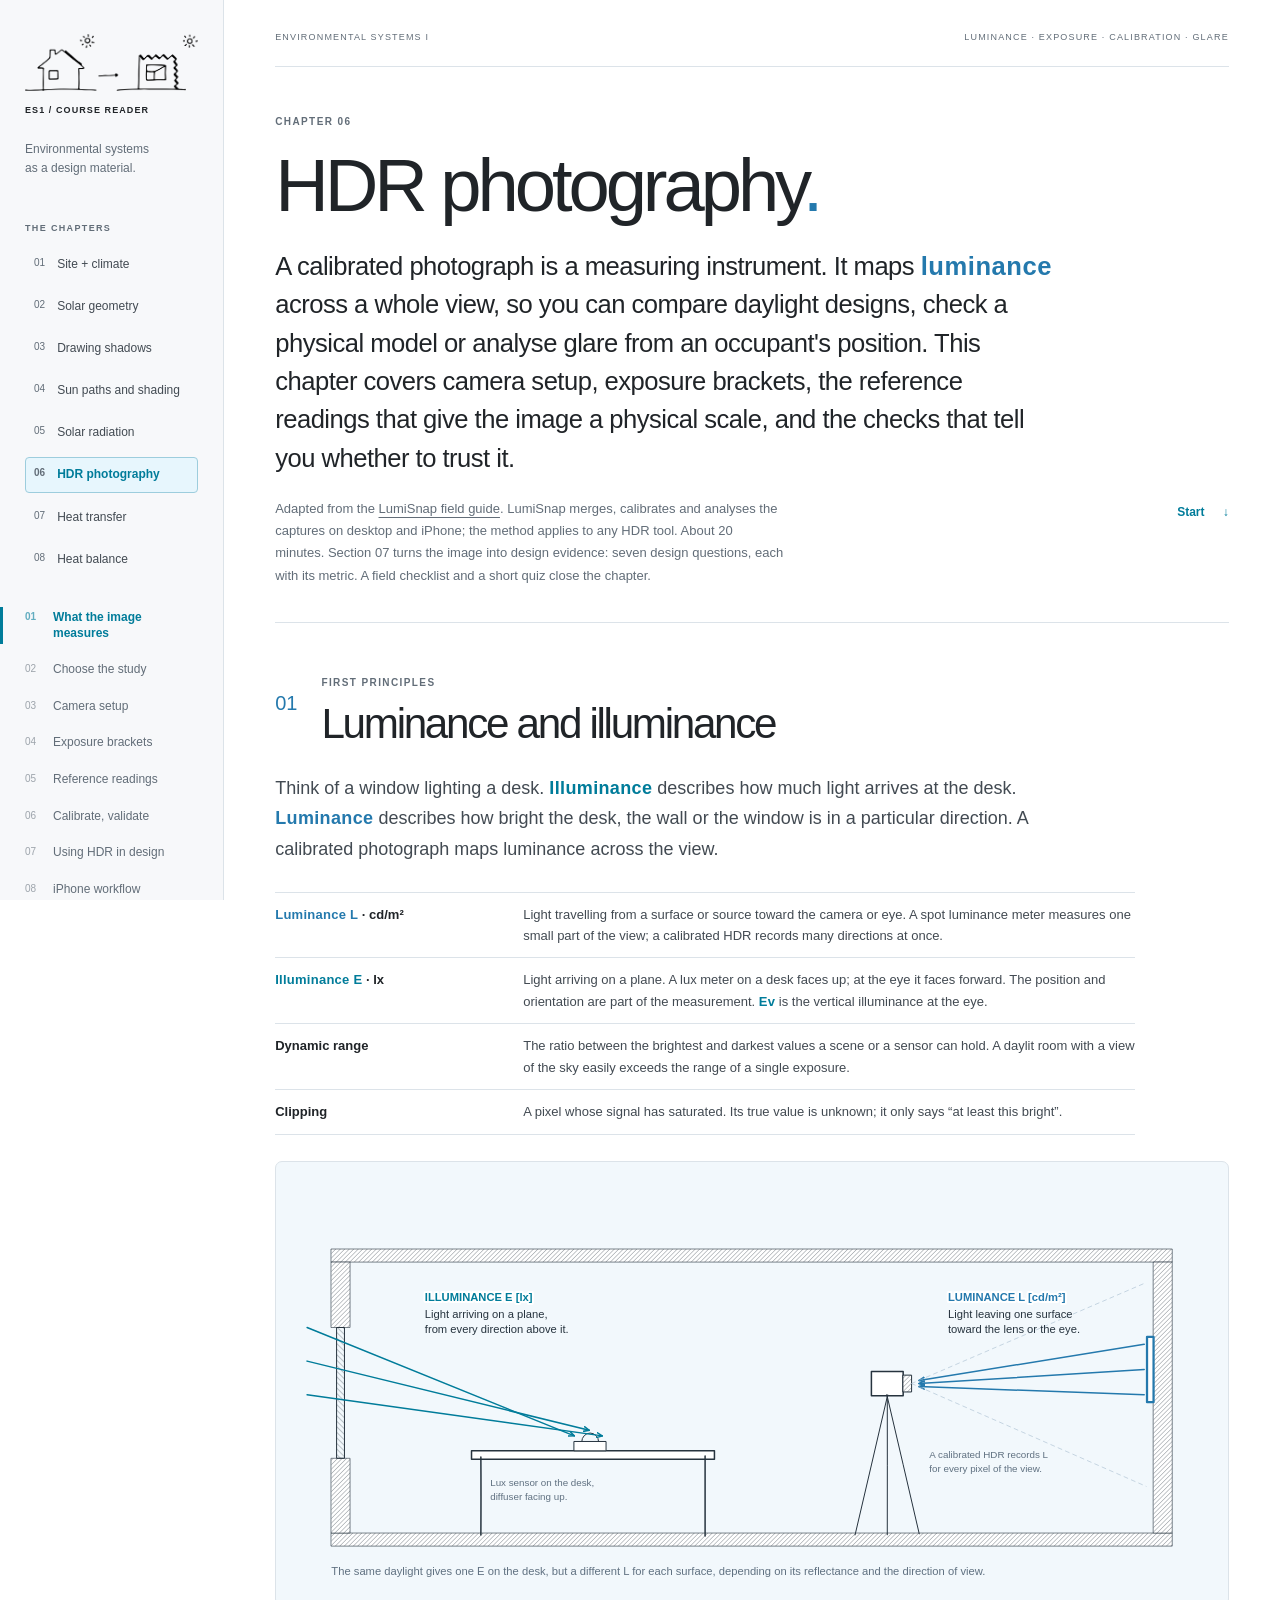
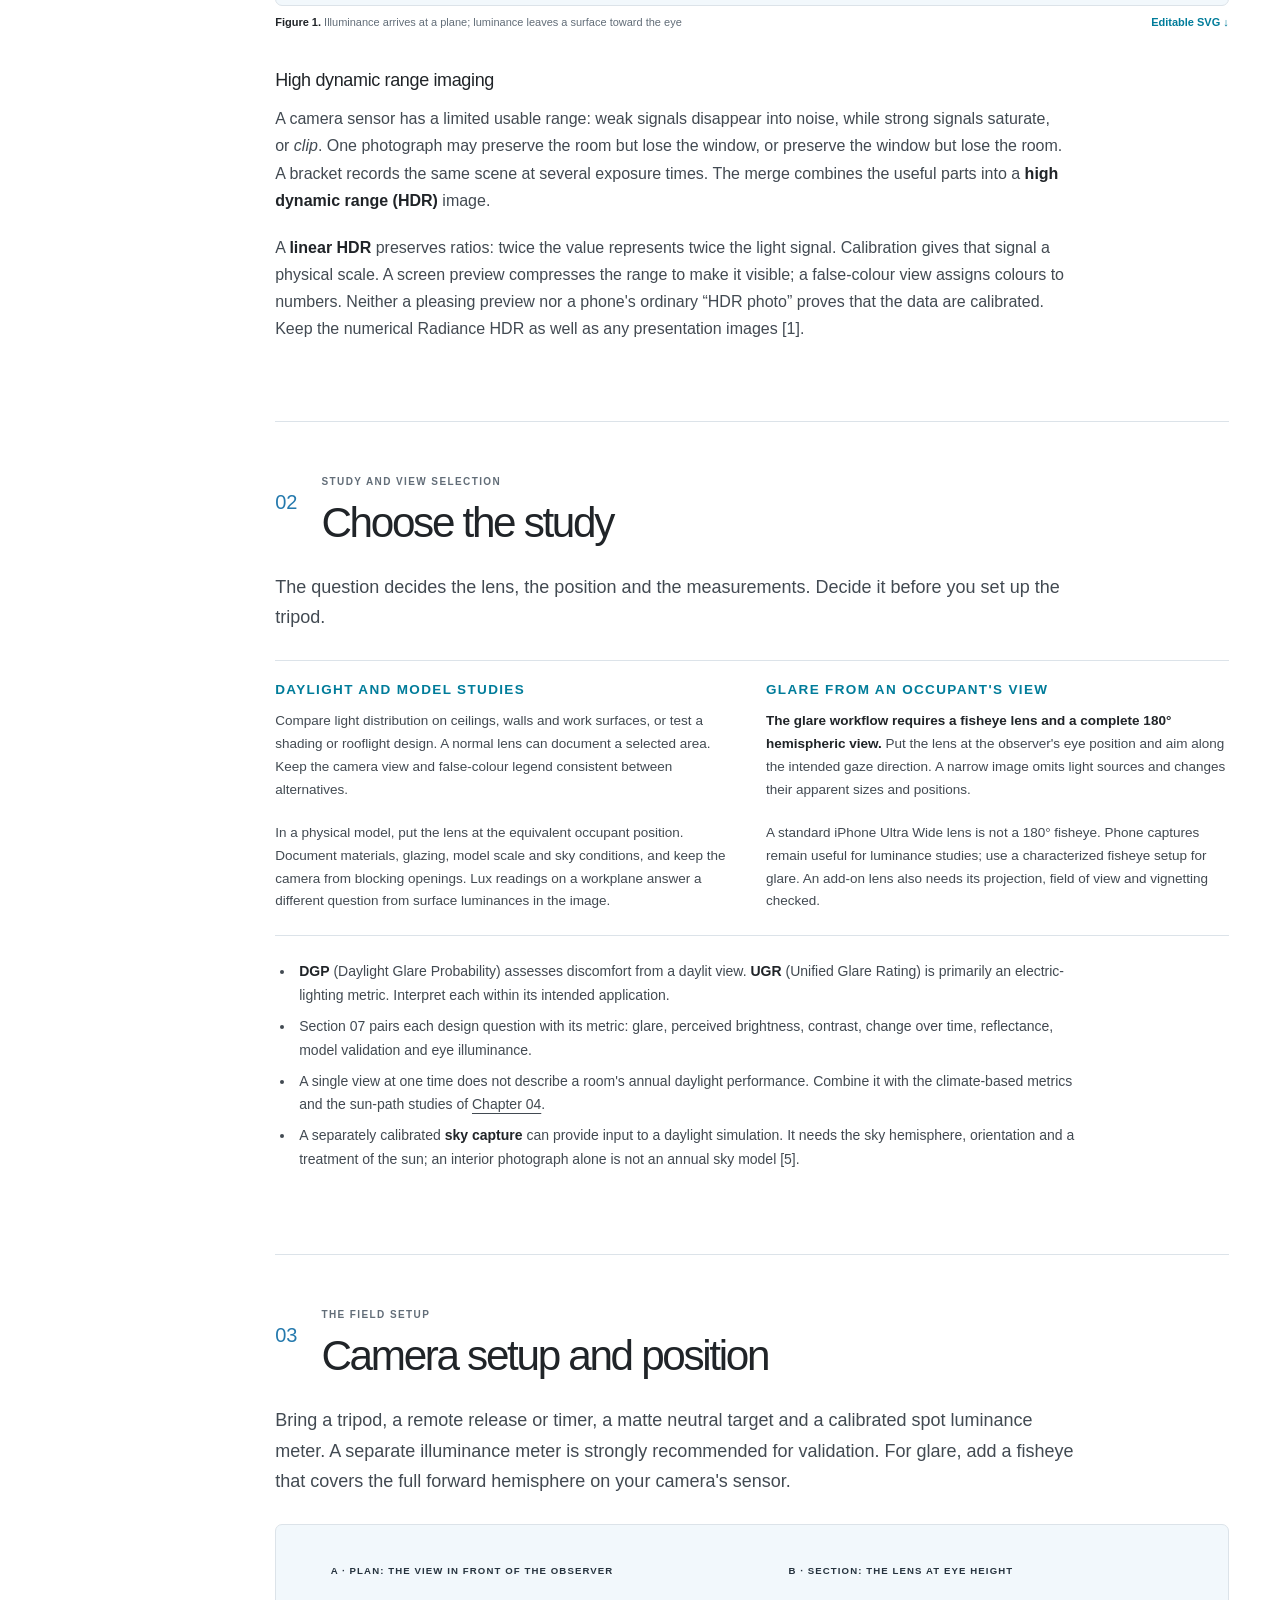
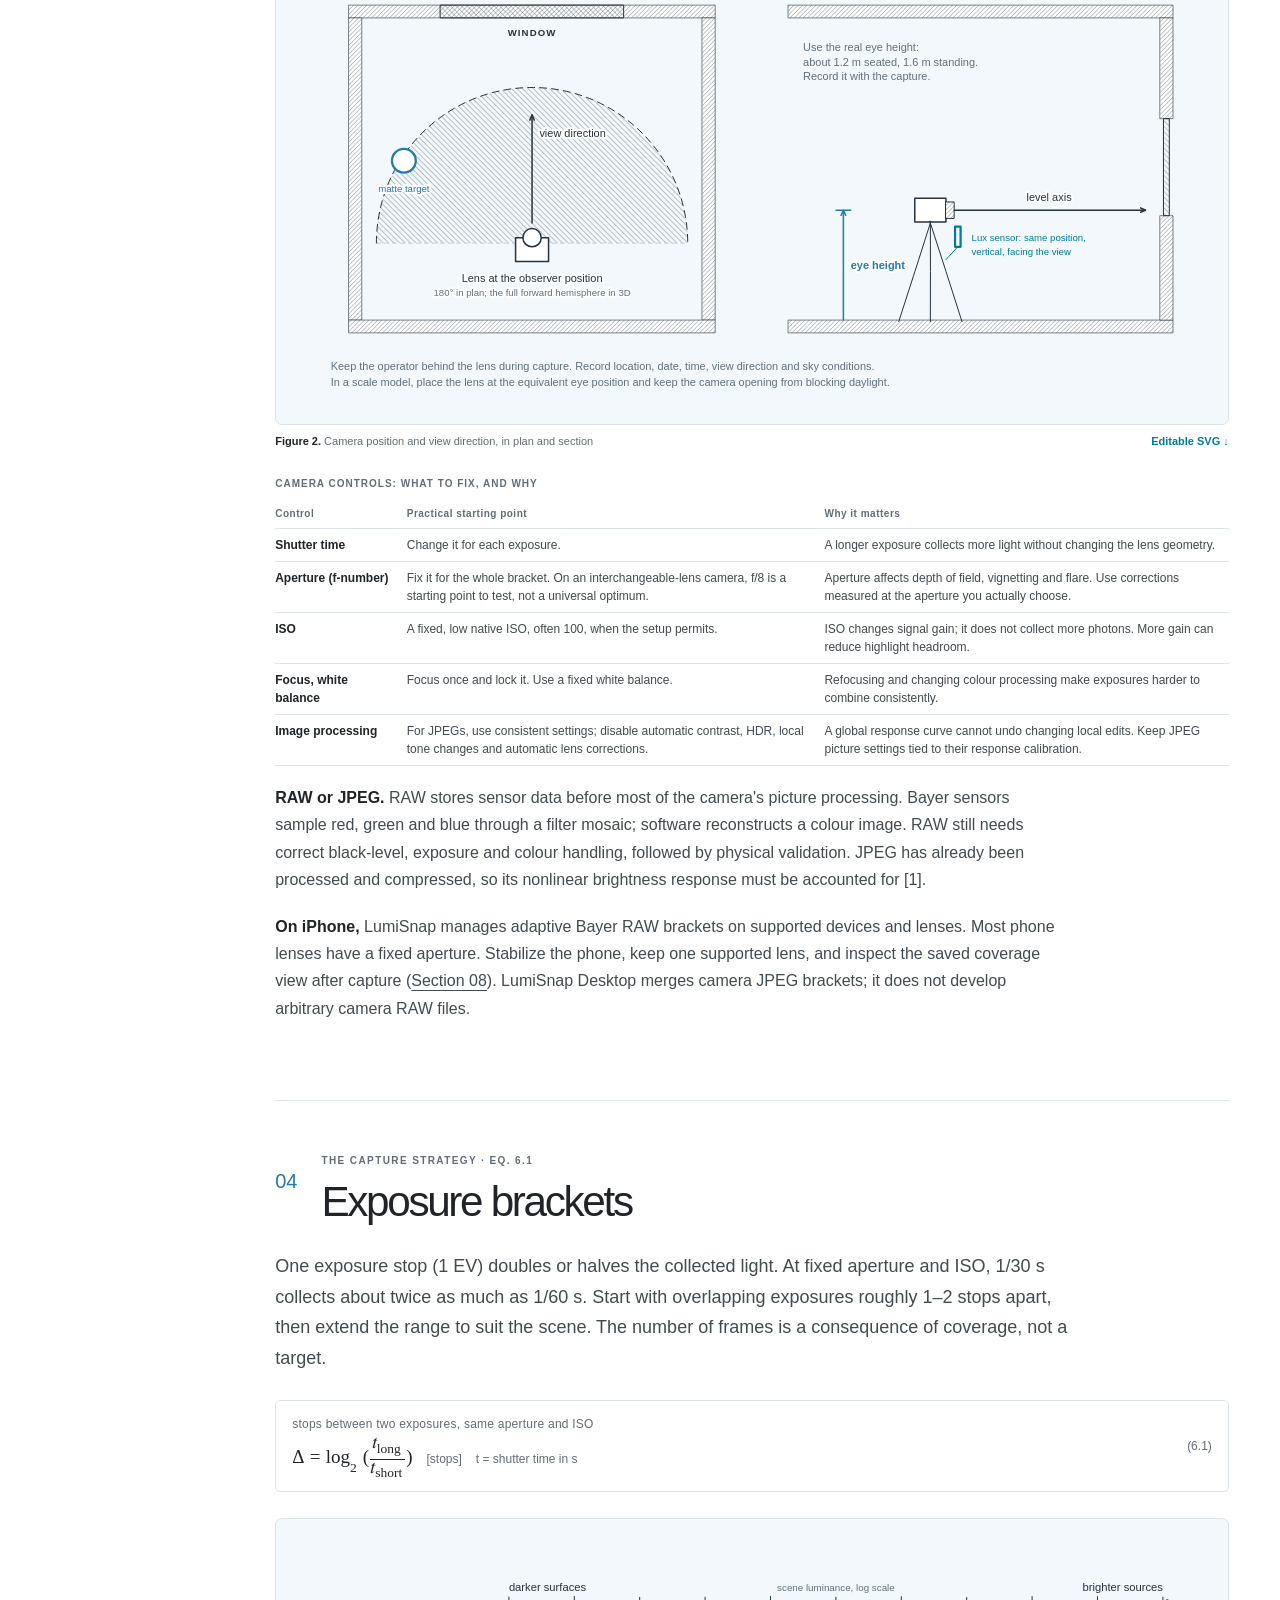
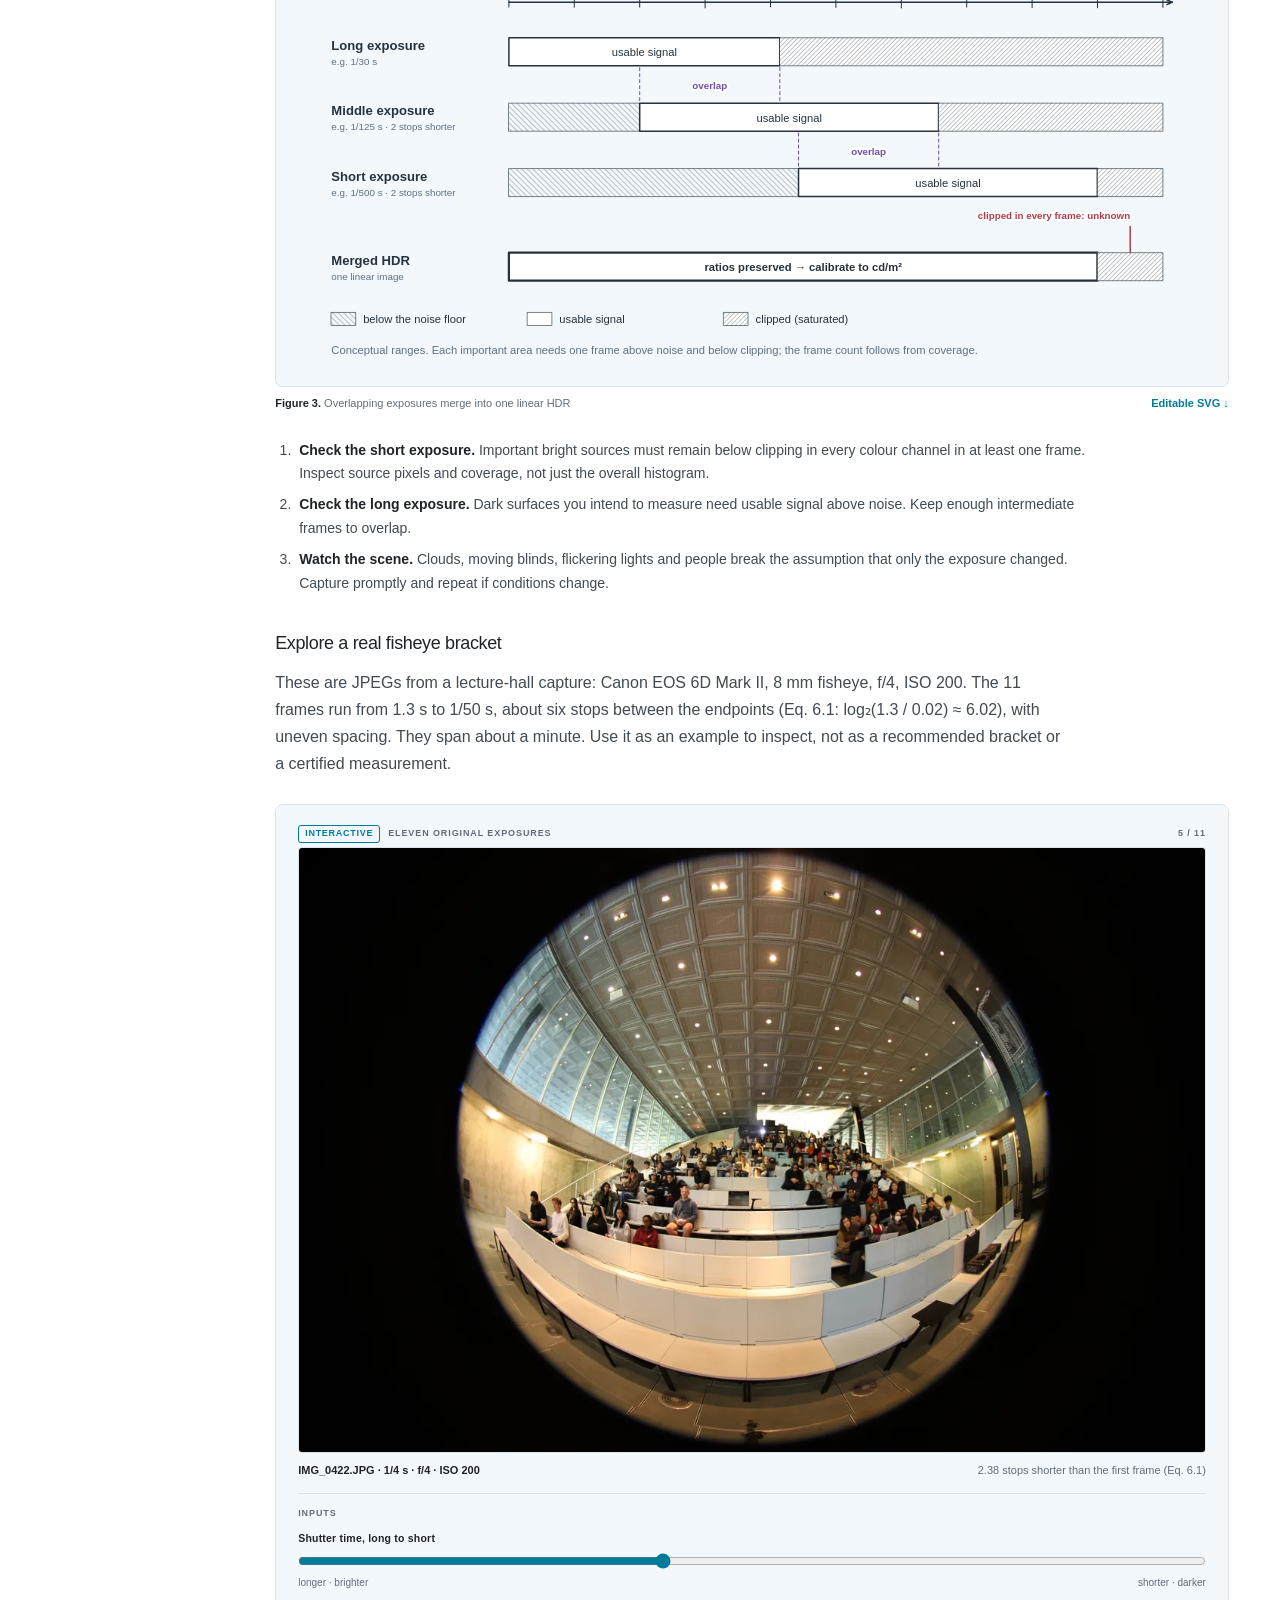
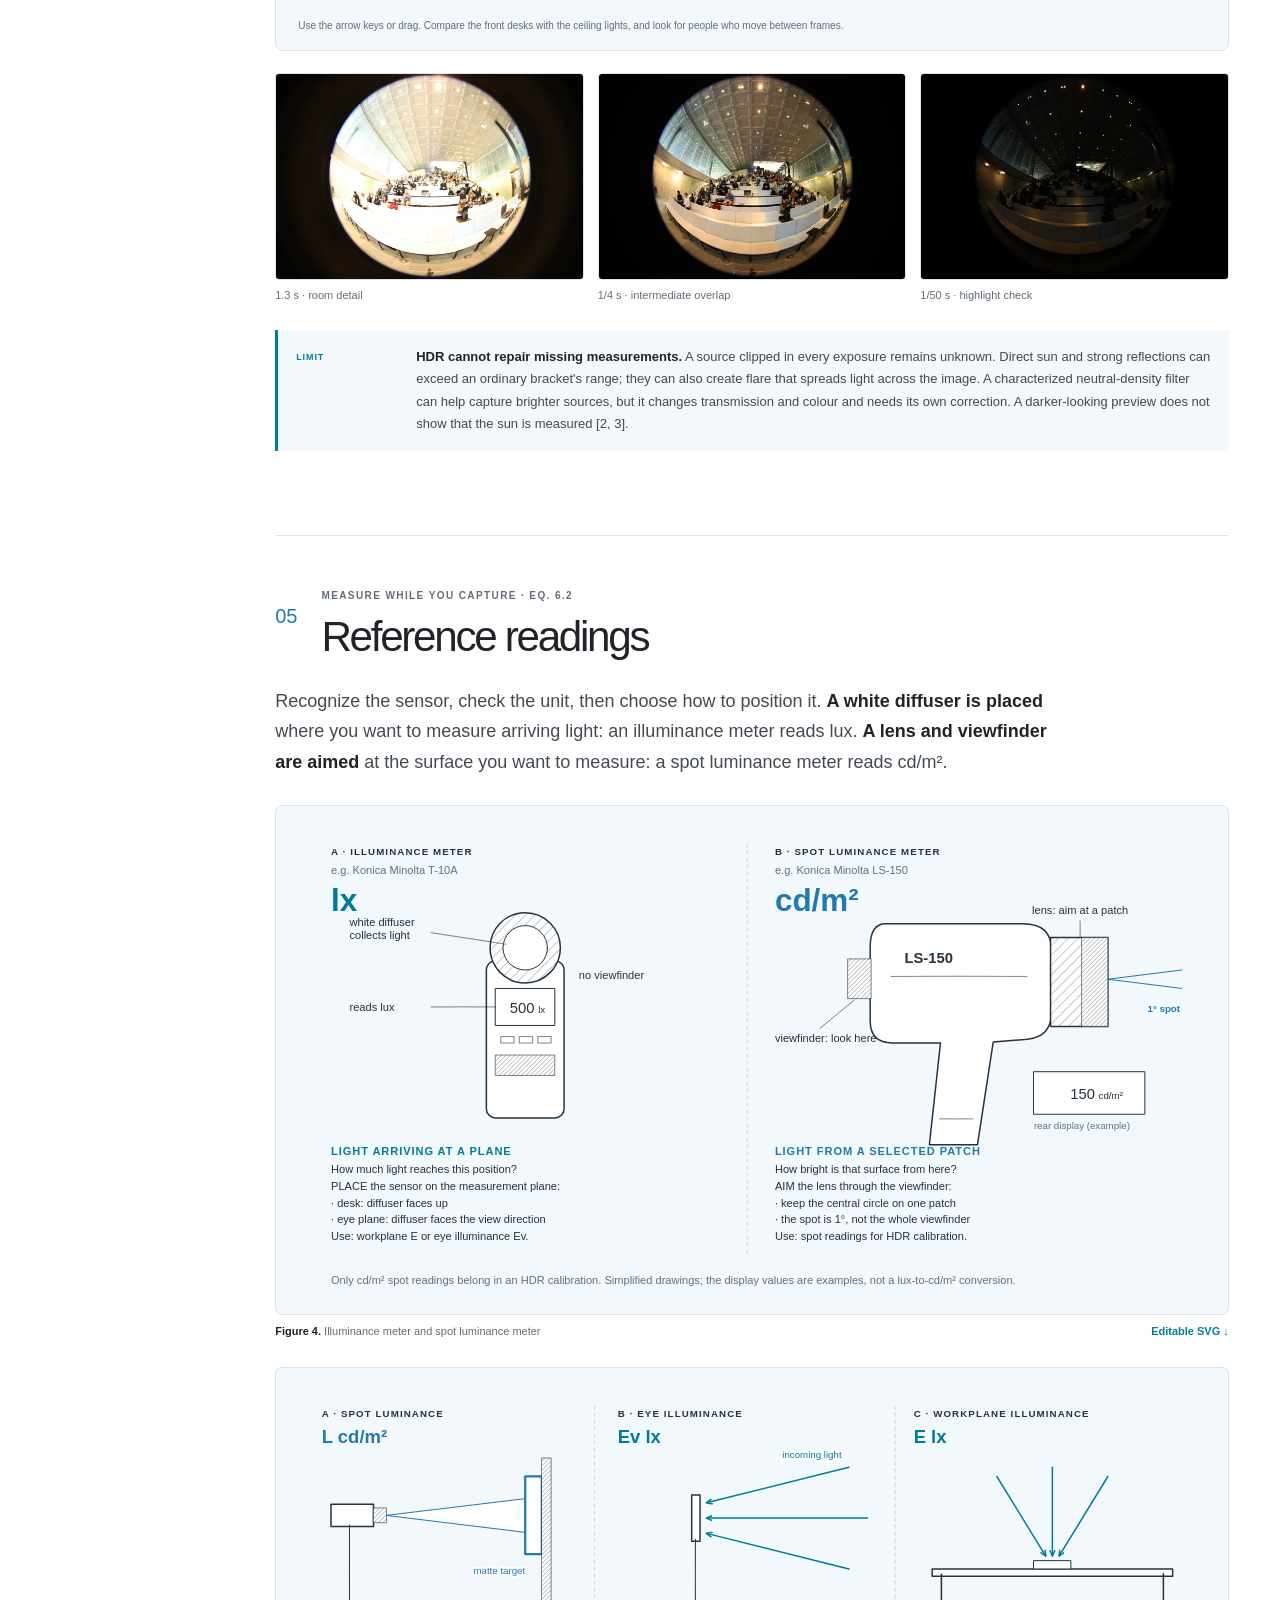
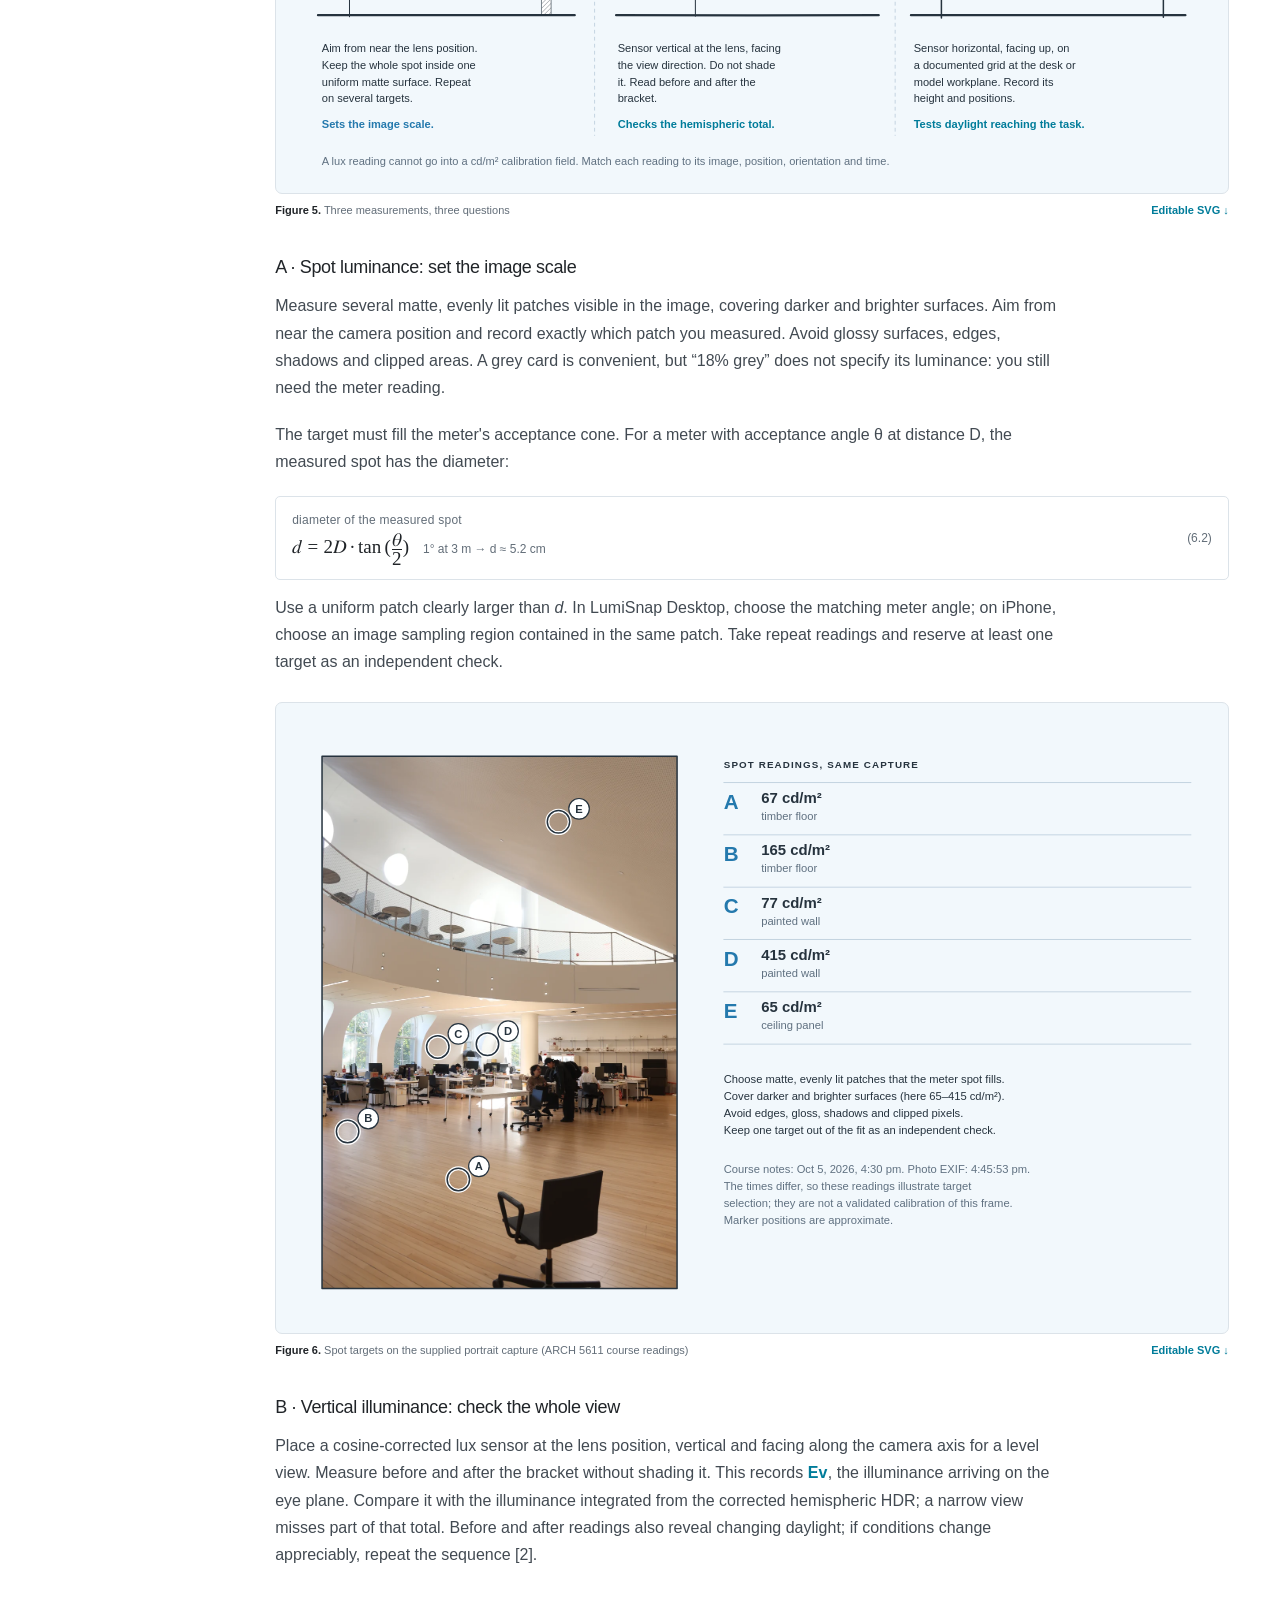
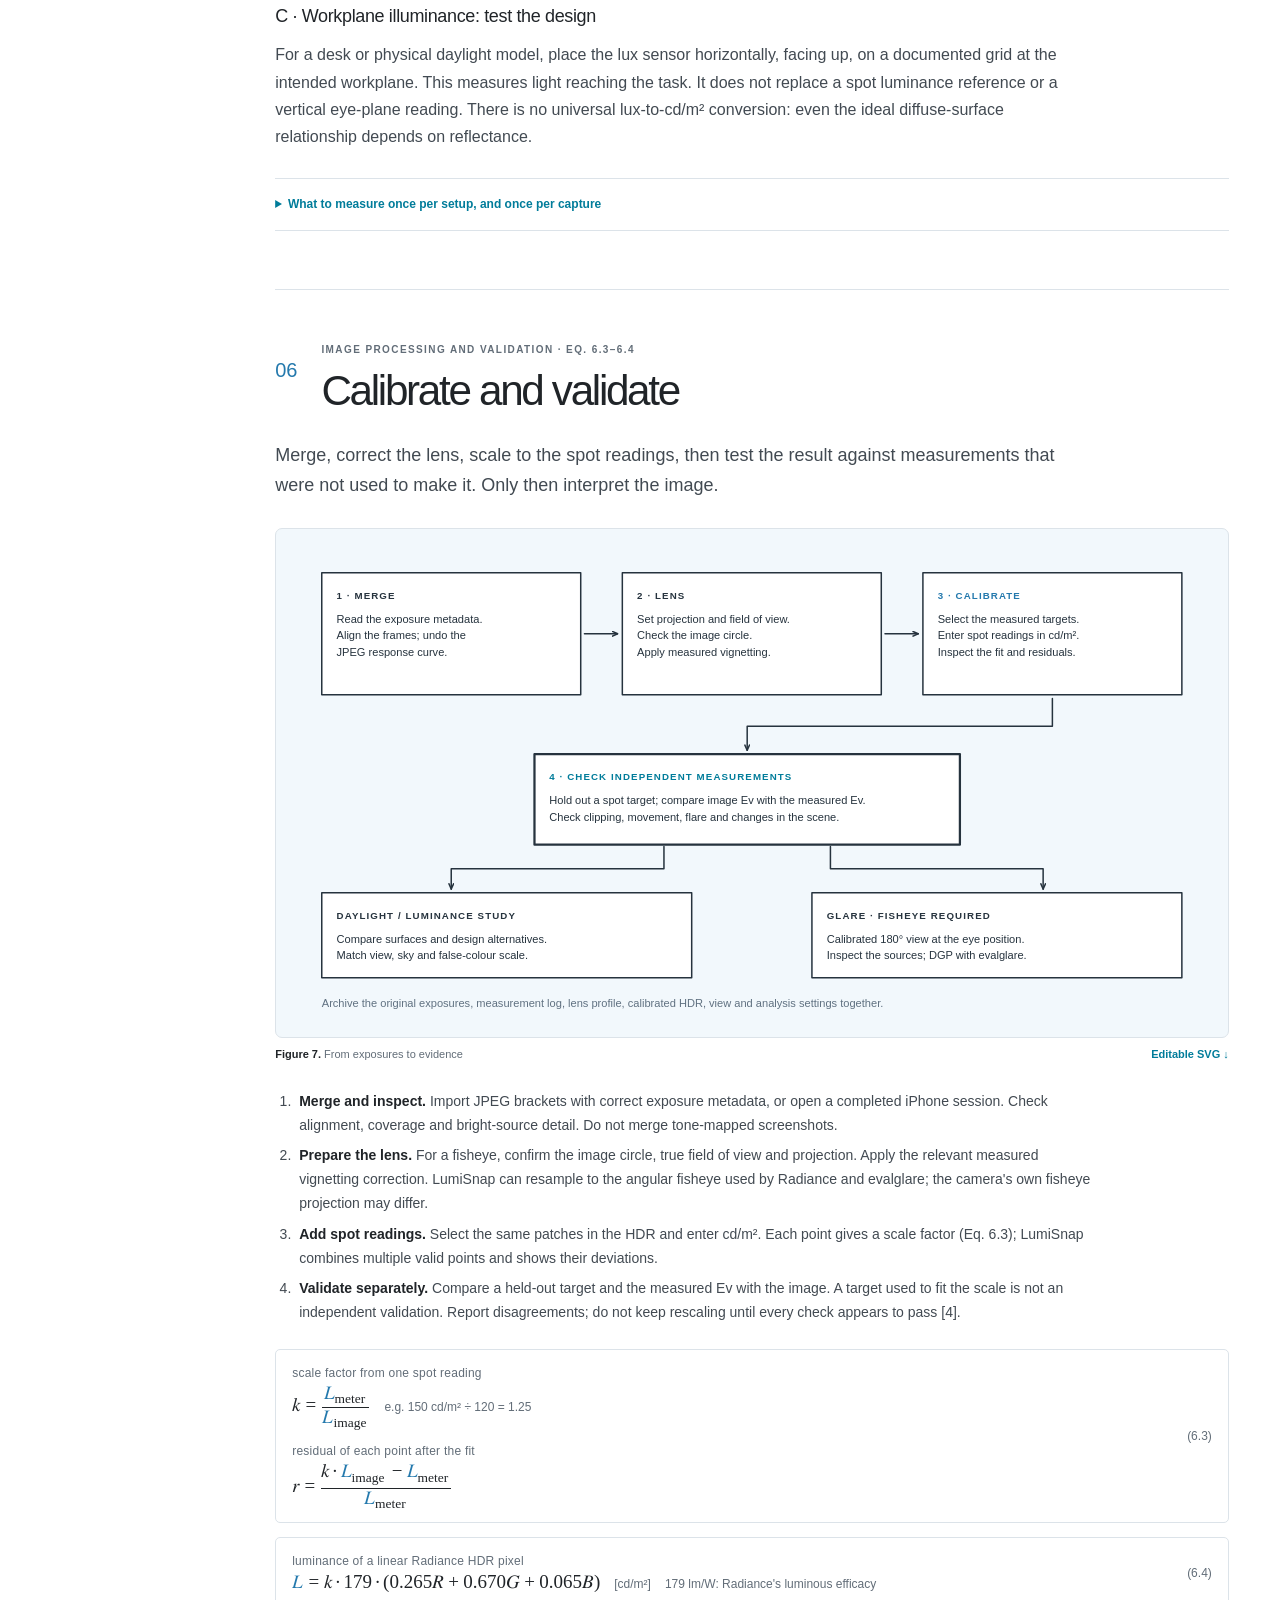
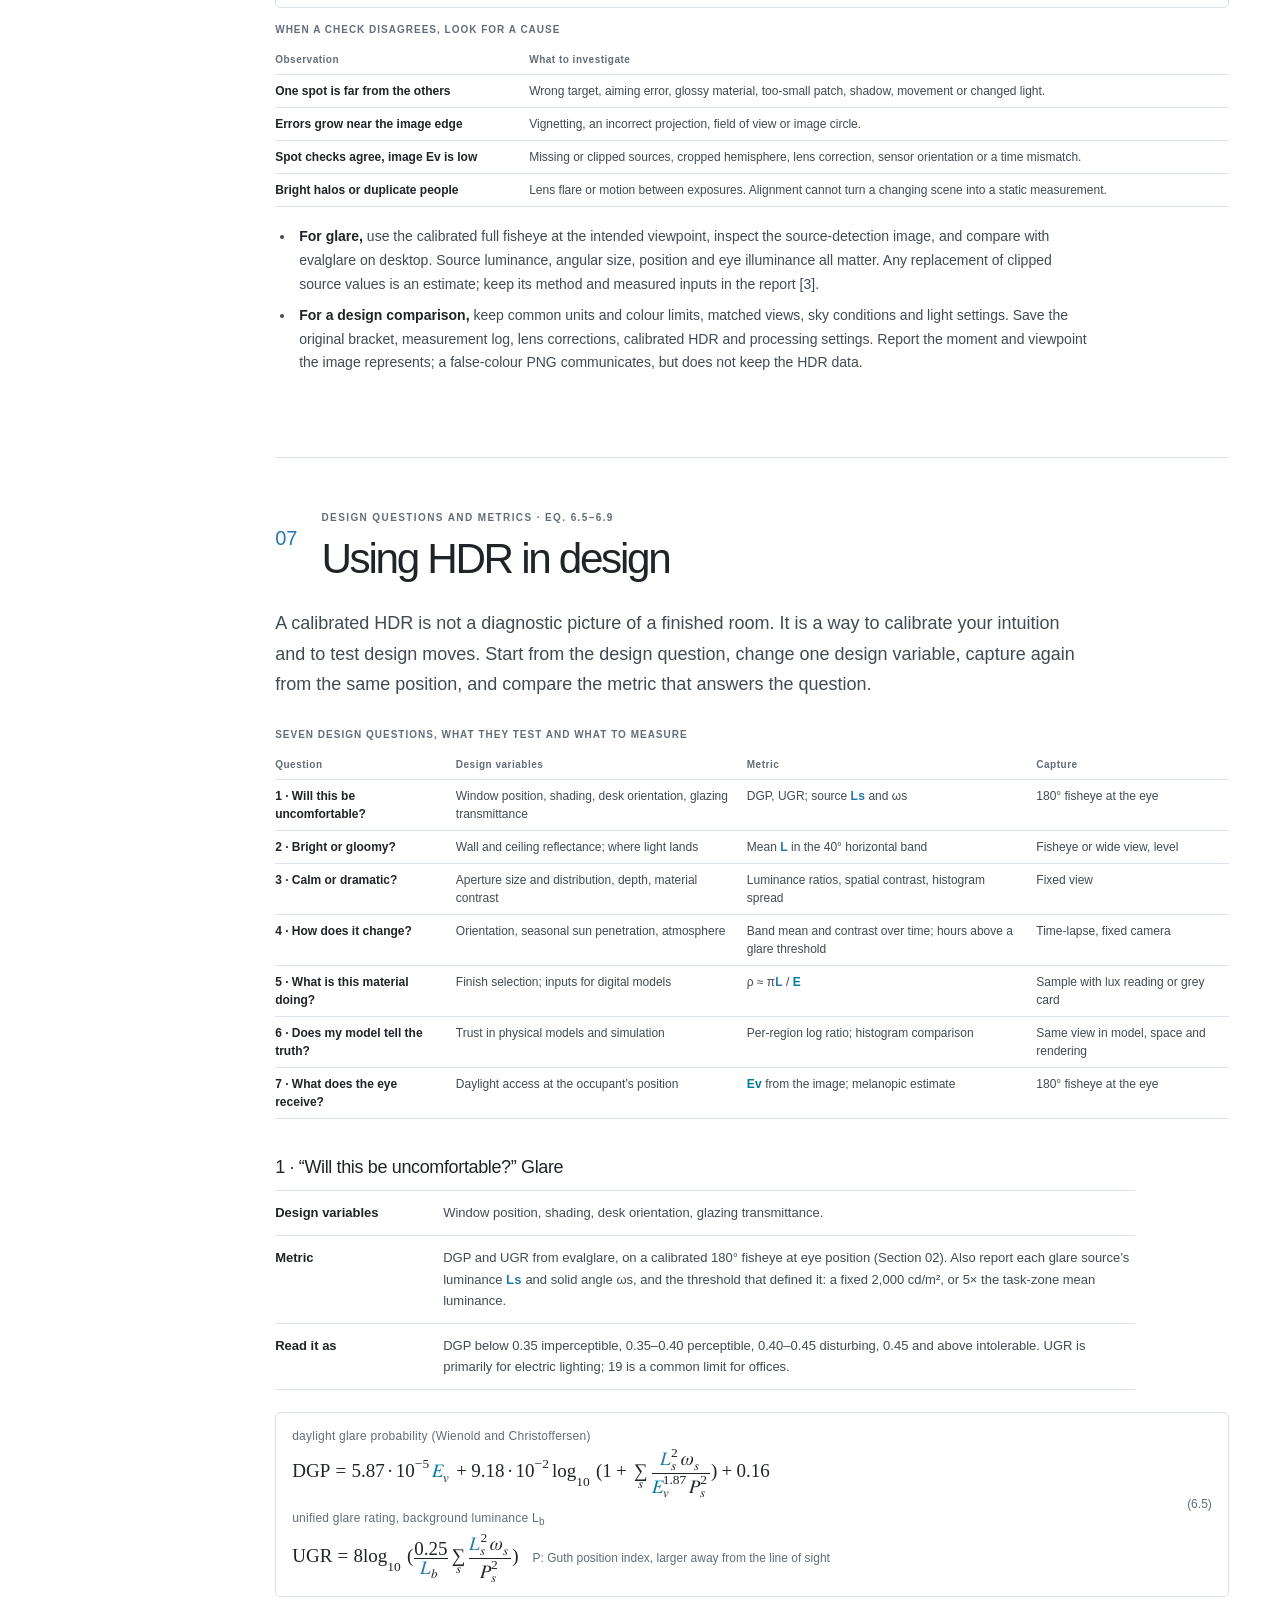
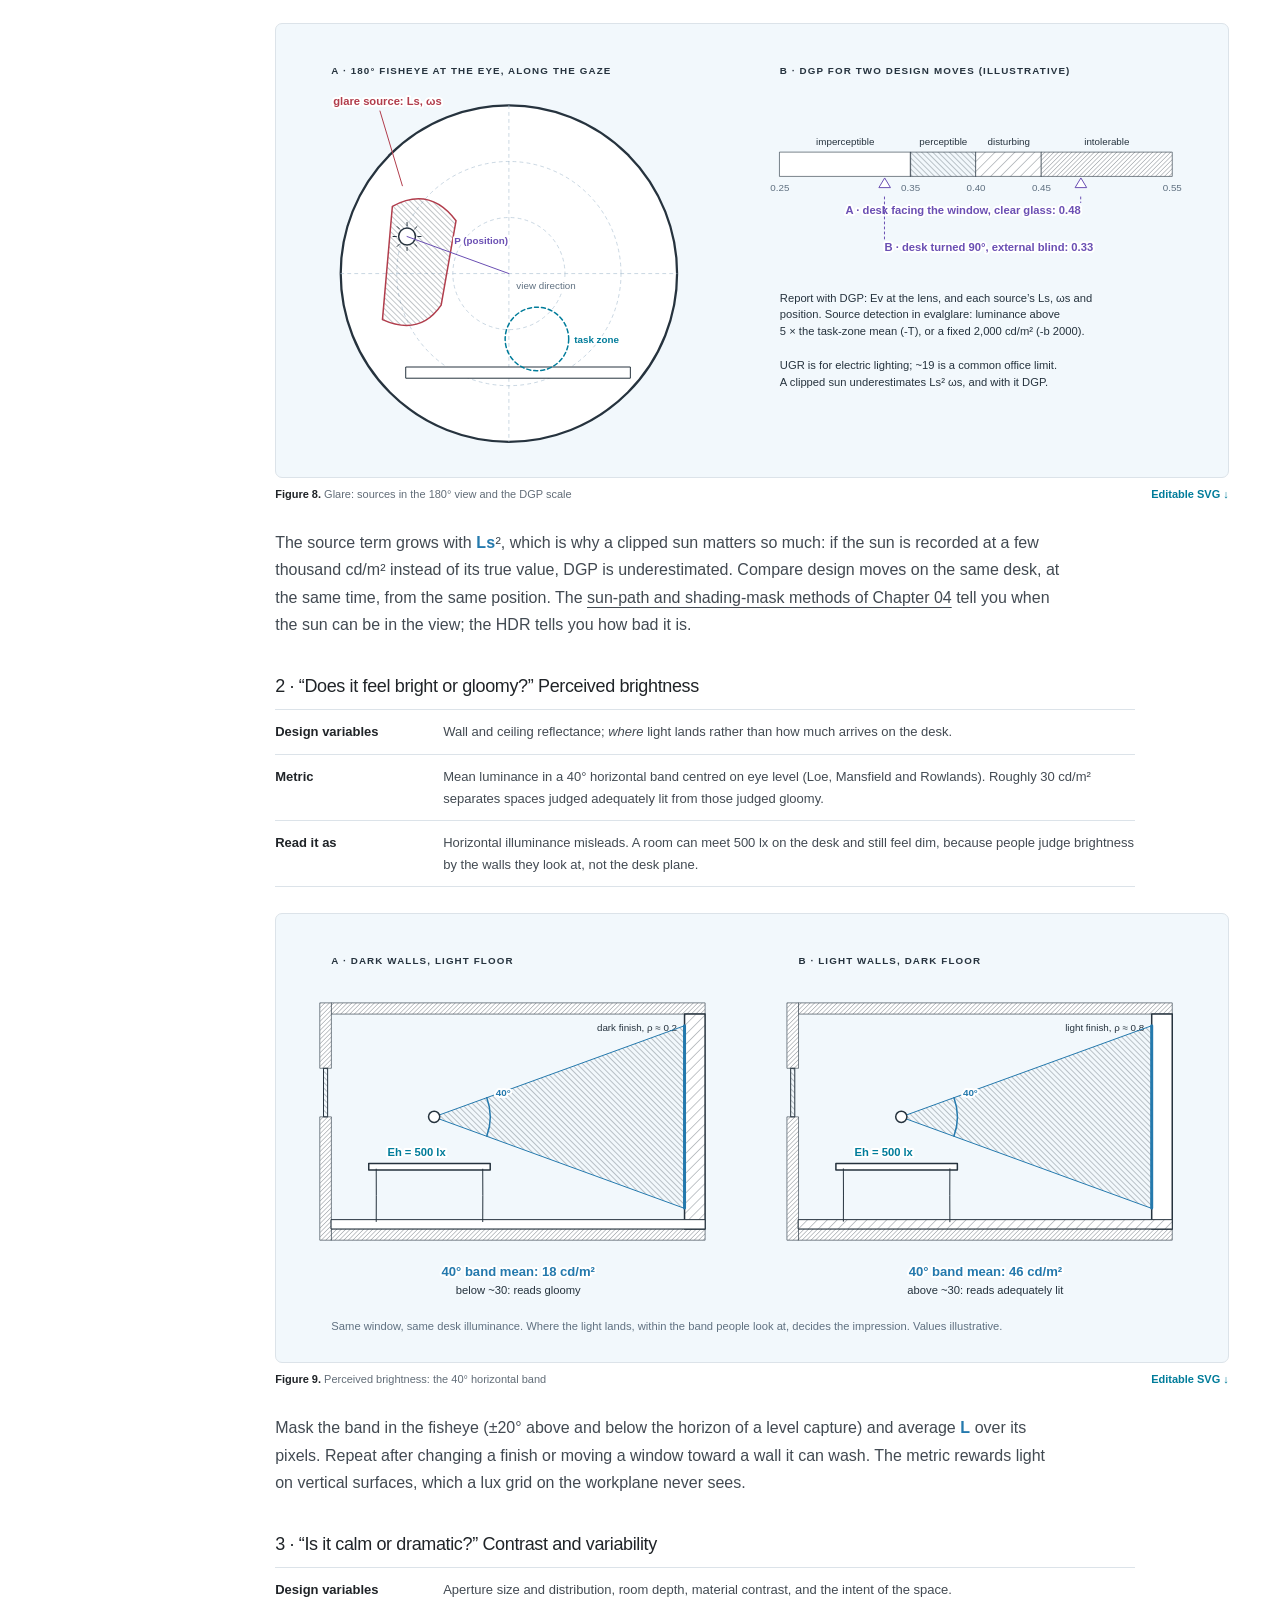
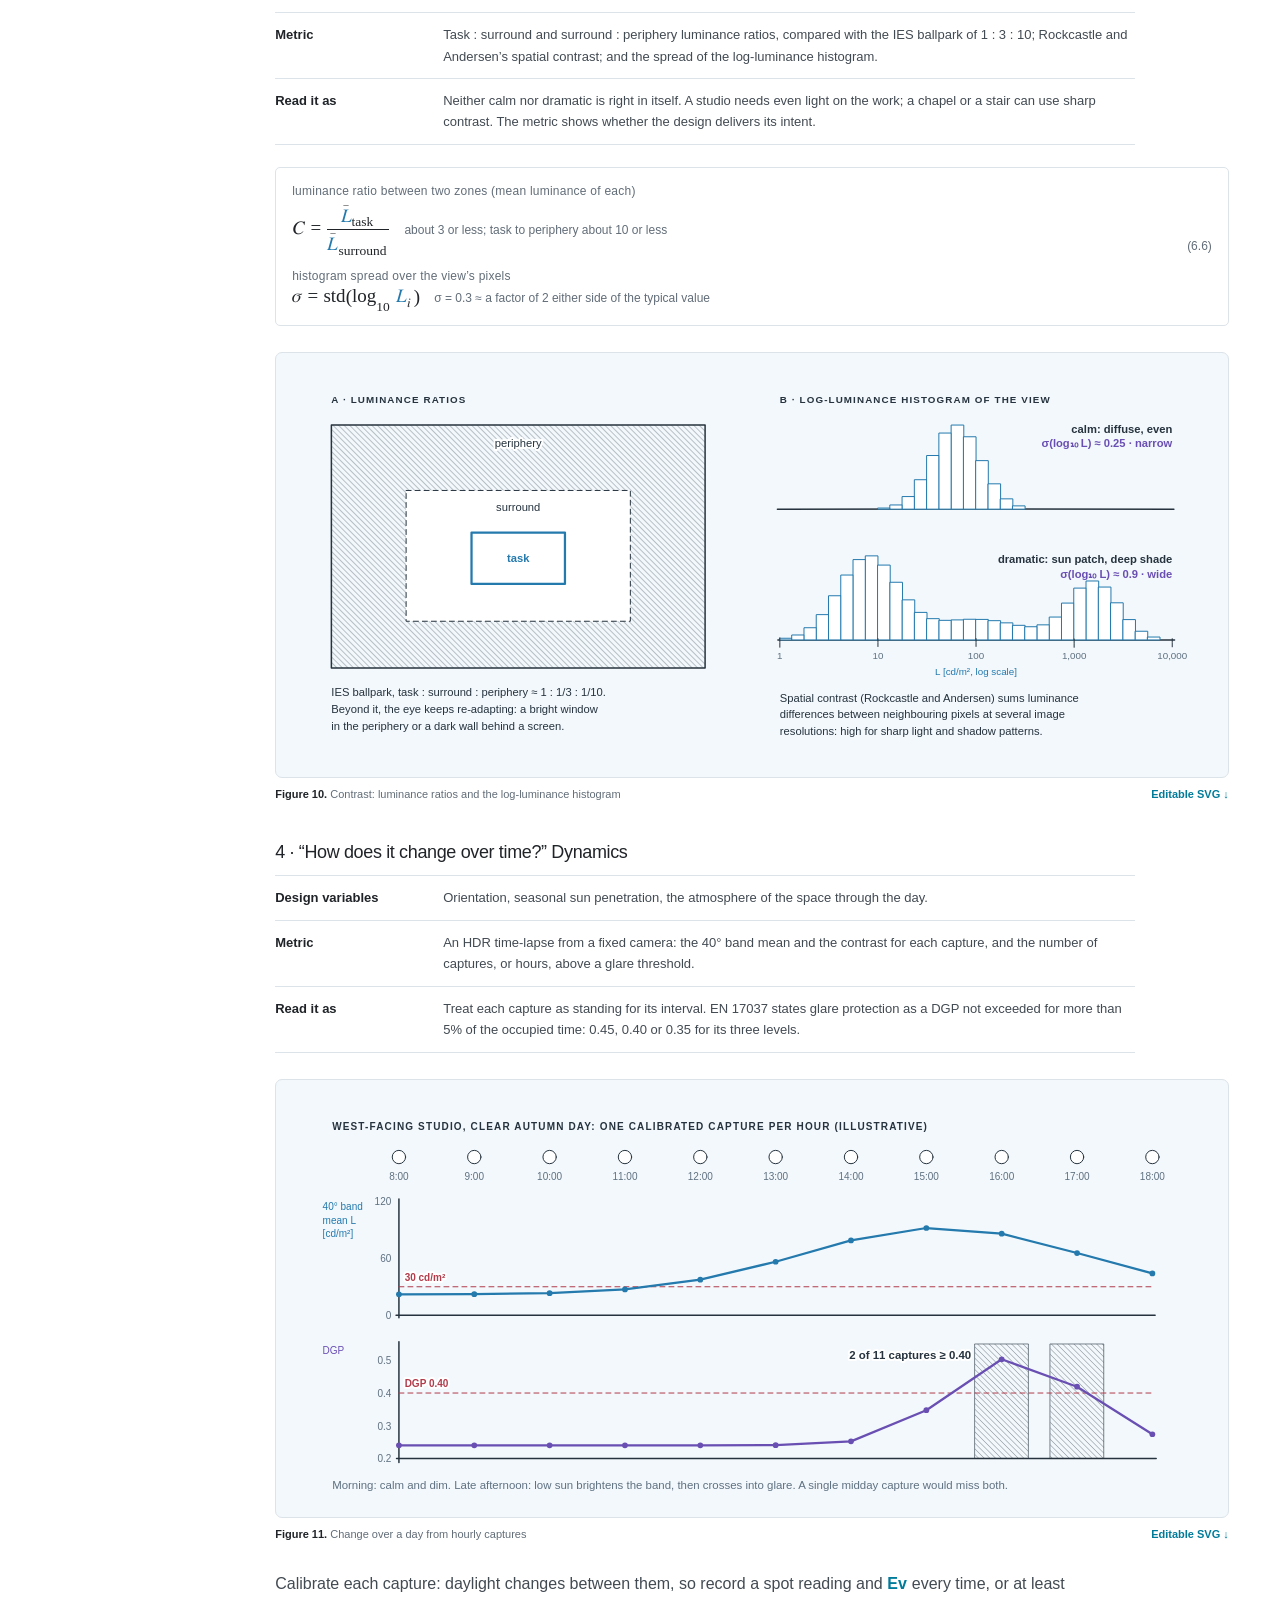
==== hdr-photography.html @ 75ac382b "init" ====
<!doctype html>
<html lang="en">
<head>
  <meta charset="utf-8">
  <meta name="viewport" content="width=device-width, initial-scale=1">
  <meta name="description" content="ES1 course reader, Chapter 06: HDR photography. Luminance and illuminance, camera setup, exposure brackets, spot and illuminance measurements, calibration and validation, an iPhone workflow, a field checklist and a short self-test.">
  <meta name="author" content="Timur Dogan">
  <meta name="theme-color" content="#ffffff">
  <title>HDR photography · ES1 Course Reader</title>
  <link rel="icon" href="./assets/course-logo.png" type="image/png">
  <script src="./src/theme.js"></script>
  <link rel="stylesheet" href="./styles.css">
  <link rel="stylesheet" href="./theme.css">
  <link rel="stylesheet" href="./solar.css">
  <link rel="stylesheet" href="./hdr.css">
  <script defer src="./assets/hdr.bundle.js"></script>
</head>
<body>
<a class="skip-link" href="#main">Skip to chapter</a>
<div class="mobile-bar"><a href="#top" class="wordmark"><img class="course-logo" src="./assets/course-logo.png" alt="ES1" width="372" height="123"><span>Course reader</span></a><div class="mobile-actions"><button type="button" class="theme-toggle" data-theme-toggle aria-label="Switch to dark mode" aria-pressed="false"><svg viewBox="0 0 24 24" fill="none" stroke="currentColor" stroke-width="1.6" aria-hidden="true"><circle cx="12" cy="12" r="8"/><path d="M12 4a8 8 0 0 1 0 16Z" fill="currentColor" stroke="none"/></svg></button><button id="menu-toggle" aria-expanded="false" aria-controls="sidebar">Contents <span aria-hidden="true">☰</span></button></div></div>
<aside class="sidebar" id="sidebar" aria-label="Chapter navigation">
  <a class="brand" href="#top"><img class="course-logo" src="./assets/course-logo.png" alt="ES1" width="372" height="123"><span class="brand-sub">ES1 / COURSE READER</span></a>
  <p class="sidebar-intro">Environmental systems<br>as a design material.</p>
  <div class="chapter-label">THE CHAPTERS</div><div class="course-chapters"><a href="./site-climate.html"><span>01</span>Site + climate</a><a href="./index.html"><span>02</span>Solar geometry</a><a href="./shadow-drawing.html"><span>03</span>Drawing shadows</a><a href="./sun-paths-shading.html"><span>04</span>Sun paths and shading</a><a href="./solar-radiation.html"><span>05</span>Solar radiation</a><a href="./hdr-photography.html" aria-current="page"><span>06</span>HDR photography</a><a href="./heat-transfer.html"><span>07</span>Heat transfer</a><a href="./heat-balance.html"><span>08</span>Heat balance</a></div>
  <nav aria-label="On this page">
    <a href="#light" class="active"><span>01</span>What the image measures</a>
    <a href="#study"><span>02</span>Choose the study</a>
    <a href="#setup"><span>03</span>Camera setup</a>
    <a href="#brackets"><span>04</span>Exposure brackets</a>
    <a href="#measure"><span>05</span>Reference readings</a>
    <a href="#process"><span>06</span>Calibrate, validate</a>
    <a href="#design"><span>07</span>Using HDR in design</a>
    <a href="#iphone"><span>08</span>iPhone workflow</a>
    <a href="#checklist"><span>09</span>Field checklist</a>
    <a href="#quiz"><span>10</span>Mini quiz</a>
  </nav>
  <div class="sidebar-bottom"><button type="button" class="theme-toggle" data-theme-toggle aria-label="Switch to dark mode" aria-pressed="false"><span data-theme-label>Dark mode</span><svg viewBox="0 0 24 24" fill="none" stroke="currentColor" stroke-width="1.6" aria-hidden="true"><circle cx="12" cy="12" r="8"/><path d="M12 4a8 8 0 0 1 0 16Z" fill="currentColor" stroke="none"/></svg></button><div class="reading-label"><span>Reading position</span><span id="progress-number">0%</span></div><div class="progress-track"><div id="reading-progress"></div></div><a href="./index.html#author">About the instructor <span aria-hidden="true">↗</span></a><a href="#figures">Figure files (SVG) <span aria-hidden="true">↗</span></a><a href="#references">Sources and further reading <span aria-hidden="true">↗</span></a><p>Environmental Systems I<br>Cornell AAP</p></div>
</aside>
<main id="main">
  <header class="hero" id="top">
    <div class="topline"><span>ENVIRONMENTAL SYSTEMS I</span><span>LUMINANCE · EXPOSURE · CALIBRATION · GLARE</span></div>
    <div class="hero-heading"><div><p class="eyebrow">CHAPTER 06</p><h1>HDR photography<span class="title-dot">.</span></h1></div></div>
    <p class="hero-lead">A calibrated photograph is a measuring instrument. It maps <b class="sym alt">luminance</b> across a whole view, so you can compare daylight designs, check a physical model or analyse glare from an occupant's position. This chapter covers camera setup, exposure brackets, the reference readings that give the image a physical scale, and the checks that tell you whether to trust it.</p>
    <div class="hero-bottom"><p>Adapted from the <a href="https://lumisnap.io/guide.html">LumiSnap field guide</a>. LumiSnap merges, calibrates and analyses the captures on desktop and iPhone; the method applies to any HDR tool. About 20 minutes. Section 07 turns the image into design evidence: seven design questions, each with its metric. A field checklist and a short quiz close the chapter.</p><a href="#light" class="text-link">Start <span aria-hidden="true">↓</span></a></div>
  </header>
  <noscript><p class="notice">The text, equations and figures work without JavaScript. Enable JavaScript for the exposure explorer and the quiz.</p></noscript>

  <!-- 01 ───────────────────────────────────────────── -->
  <section id="light" class="reader-section">
    <div class="section-heading"><span class="section-number">01</span><div><p class="eyebrow">FIRST PRINCIPLES</p><h2>Luminance and illuminance</h2></div></div>
    <p class="section-lead">Think of a window lighting a desk. <b class="sym azi">Illuminance</b> describes how much light arrives at the desk. <b class="sym alt">Luminance</b> describes how bright the desk, the wall or the window is in a particular direction. A calibrated photograph maps luminance across the view.</p>
    <dl class="defs">
      <div><dt><b class="sym alt">Luminance L</b> · cd/m²</dt><dd>Light travelling from a surface or source toward the camera or eye. A spot luminance meter measures one small part of the view; a calibrated HDR records many directions at once.</dd></div>
      <div><dt><b class="sym azi">Illuminance E</b> · lx</dt><dd>Light arriving on a plane. A lux meter on a desk faces up; at the eye it faces forward. The position and orientation are part of the measurement. <b class="sym azi">Ev</b> is the vertical illuminance at the eye.</dd></div>
      <div><dt>Dynamic range</dt><dd>The ratio between the brightest and darkest values a scene or a sensor can hold. A daylit room with a view of the sky easily exceeds the range of a single exposure.</dd></div>
      <div><dt>Clipping</dt><dd>A pixel whose signal has saturated. Its true value is unknown; it only says “at least this bright”.</dd></div>
    </dl>
    <!-- FIG:hdr-quantities_START -->
<figure class="fig" id="fig-hdr-quantities"><div class="fig-plate"><svg xmlns="http://www.w3.org/2000/svg" viewBox="0 0 980 440" class="diagram" role="img" aria-label="Illuminance on a desk and luminance of a wall seen by a camera"><title>Illuminance on a desk and luminance of a wall seen by a camera</title><defs><marker id="hq-arrow-ink" viewBox="0 0 10 10" refX="9" refY="5" markerWidth="7" markerHeight="7" orient="auto-start-reverse" markerUnits="userSpaceOnUse"><path d="M0,1 L9,5 L0,9" fill="none" stroke="light-dark(#26333e, #edf4fa)" stroke-width="1.5"/></marker><marker id="hq-arrow-alt" viewBox="0 0 10 10" refX="9" refY="5" markerWidth="7" markerHeight="7" orient="auto-start-reverse" markerUnits="userSpaceOnUse"><path d="M0,1 L9,5 L0,9" fill="none" stroke="light-dark(#2479ad, #8bcfff)" stroke-width="1.5"/></marker><marker id="hq-arrow-azi" viewBox="0 0 10 10" refX="9" refY="5" markerWidth="7" markerHeight="7" orient="auto-start-reverse" markerUnits="userSpaceOnUse"><path d="M0,1 L9,5 L0,9" fill="none" stroke="light-dark(#007c9a, #6bd8f0)" stroke-width="1.5"/></marker><marker id="hq-arrow-third" viewBox="0 0 10 10" refX="9" refY="5" markerWidth="7" markerHeight="7" orient="auto-start-reverse" markerUnits="userSpaceOnUse"><path d="M0,1 L9,5 L0,9" fill="none" stroke="light-dark(#6a4fb3, #c3b2ff)" stroke-width="1.5"/></marker><marker id="hq-arrow-muted" viewBox="0 0 10 10" refX="9" refY="5" markerWidth="7" markerHeight="7" orient="auto-start-reverse" markerUnits="userSpaceOnUse"><path d="M0,1 L9,5 L0,9" fill="none" stroke="light-dark(#607181, #aabccb)" stroke-width="1.5"/></marker><marker id="hq-arrow-red" viewBox="0 0 10 10" refX="9" refY="5" markerWidth="7" markerHeight="7" orient="auto-start-reverse" markerUnits="userSpaceOnUse"><path d="M0,1 L9,5 L0,9" fill="none" stroke="light-dark(#b13d4c, #ff9daa)" stroke-width="1.5"/></marker><pattern id="hq-hatch-shadow" patternUnits="userSpaceOnUse" width="3.4" height="3.4" patternTransform="rotate(45)"><rect width="3.4" height="3.4" fill="light-dark(#ffffff, #202124)"/><line x1="0" y1="0" x2="0" y2="3.4" stroke="light-dark(#26333e, #edf4fa)" stroke-width="0.6"/></pattern><pattern id="hq-hatch-shade" patternUnits="userSpaceOnUse" width="7.5" height="7.5" patternTransform="rotate(45)"><rect width="7.5" height="7.5" fill="light-dark(#ffffff, #202124)"/><line x1="0" y1="0" x2="0" y2="7.5" stroke="light-dark(#26333e, #edf4fa)" stroke-width="0.6"/></pattern><pattern id="hq-hatch-screen" patternUnits="userSpaceOnUse" width="4.2" height="4.2" patternTransform="rotate(135)"><line x1="0" y1="0" x2="0" y2="4.2" stroke="light-dark(#26333e, #edf4fa)" stroke-width="0.6"/></pattern></defs><g font-family="Helvetica Neue, Helvetica, Arial, sans-serif"><g id="hq-room"><rect x="40" y="76" width="900" height="14" fill="url(#hq-hatch-shadow)" stroke="light-dark(#26333e, #edf4fa)" stroke-width="0.6" stroke-linecap="round" stroke-linejoin="round"/><rect x="40" y="380" width="900" height="14" fill="url(#hq-hatch-shadow)" stroke="light-dark(#26333e, #edf4fa)" stroke-width="0.6" stroke-linecap="round" stroke-linejoin="round"/><rect x="40" y="90" width="20" height="70" fill="url(#hq-hatch-shadow)" stroke="light-dark(#26333e, #edf4fa)" stroke-width="0.6" stroke-linecap="round" stroke-linejoin="round"/><rect x="40" y="300" width="20" height="80" fill="url(#hq-hatch-shadow)" stroke="light-dark(#26333e, #edf4fa)" stroke-width="0.6" stroke-linecap="round" stroke-linejoin="round"/><rect x="46" y="160" width="8" height="140" fill="url(#hq-hatch-screen)" stroke="light-dark(#26333e, #edf4fa)" stroke-width="1" stroke-linecap="round" stroke-linejoin="round"/><rect x="920" y="90" width="20" height="290" fill="url(#hq-hatch-shadow)" stroke="light-dark(#26333e, #edf4fa)" stroke-width="0.6" stroke-linecap="round" stroke-linejoin="round"/><rect x="190" y="292" width="260" height="9" fill="light-dark(#ffffff, #202124)" stroke="light-dark(#26333e, #edf4fa)" stroke-width="1.5" stroke-linecap="round" stroke-linejoin="round"/><path d="M200,298.75 Q200.27,340.44 200,382.12" fill="none" stroke="light-dark(#26333e, #edf4fa)" stroke-width="1.5" stroke-linecap="round" stroke-linejoin="round"/><path d="M440,297.61 Q440,340.43 440,383.25" fill="none" stroke="light-dark(#26333e, #edf4fa)" stroke-width="1.5" stroke-linecap="round" stroke-linejoin="round"/><rect x="300" y="282" width="34" height="10" fill="light-dark(#ffffff, #202124)" stroke="light-dark(#26333e, #edf4fa)" stroke-width="1" stroke-linecap="round" stroke-linejoin="round"/><path d="M326,282 A9,9 0 0 0 308,282" fill="none" stroke="light-dark(#26333e, #edf4fa)" stroke-width="1" stroke-linecap="round" stroke-linejoin="round"/></g><g id="hq-illuminance"><line x1="14" y1="160" x2="300" y2="276" stroke="light-dark(#007c9a, #6bd8f0)" stroke-width="1.5" stroke-linecap="round" stroke-linejoin="round" marker-end="url(#hq-arrow-azi)"/><line x1="14" y1="196" x2="316" y2="270" stroke="light-dark(#007c9a, #6bd8f0)" stroke-width="1.5" stroke-linecap="round" stroke-linejoin="round" marker-end="url(#hq-arrow-azi)"/><line x1="14" y1="232" x2="330" y2="276" stroke="light-dark(#007c9a, #6bd8f0)" stroke-width="1.5" stroke-linecap="round" stroke-linejoin="round" marker-end="url(#hq-arrow-azi)"/><text paint-order="stroke" stroke="light-dark(#ffffff, #202124)" stroke-width="4" stroke-linejoin="round" x="140" y="132" font-size="12" style="--fs:12" fill="light-dark(#007c9a, #6bd8f0)" font-weight="700">ILLUMINANCE  E  [lx]</text><text x="140" y="150" font-size="12" style="--fs:12" fill="light-dark(#26333e, #edf4fa)">Light arriving on a plane,</text><text x="140" y="166" font-size="12" style="--fs:12" fill="light-dark(#26333e, #edf4fa)">from every direction above it.</text><text x="210" y="330" font-size="10.5" style="--fs:10.5" fill="light-dark(#607181, #aabccb)">Lux sensor on the desk,</text><text x="210" y="345" font-size="10.5" style="--fs:10.5" fill="light-dark(#607181, #aabccb)">diffuser facing up.</text></g><g id="hq-luminance"><rect x="618" y="207" width="34" height="26" fill="light-dark(#ffffff, #202124)" stroke="light-dark(#26333e, #edf4fa)" stroke-width="1.5" stroke-linecap="round" stroke-linejoin="round"/><rect x="652" y="211" width="9" height="18" fill="url(#hq-hatch-shadow)" stroke="light-dark(#26333e, #edf4fa)" stroke-width="1" stroke-linecap="round" stroke-linejoin="round"/><path d="M635.41,232.22 Q618.06,307.16 600.52,382.06" fill="none" stroke="light-dark(#26333e, #edf4fa)" stroke-width="1" stroke-linecap="round" stroke-linejoin="round"/><path d="M635,232.84 Q635.09,307.35 635,381.87" fill="none" stroke="light-dark(#26333e, #edf4fa)" stroke-width="1" stroke-linecap="round" stroke-linejoin="round"/><path d="M634.5,231.84 Q651.94,306.34 669.21,380.88" fill="none" stroke="light-dark(#26333e, #edf4fa)" stroke-width="1" stroke-linecap="round" stroke-linejoin="round"/><rect x="913" y="170" width="7" height="70" fill="light-dark(#ffffff, #202124)" stroke="light-dark(#2479ad, #8bcfff)" stroke-width="2.25" stroke-linecap="round" stroke-linejoin="round"/><line x1="910" y1="178" x2="669" y2="216.76" stroke="light-dark(#2479ad, #8bcfff)" stroke-width="1.5" stroke-linecap="round" stroke-linejoin="round" marker-end="url(#hq-arrow-alt)"/><line x1="910" y1="205" x2="669" y2="220" stroke="light-dark(#2479ad, #8bcfff)" stroke-width="1.5" stroke-linecap="round" stroke-linejoin="round" marker-end="url(#hq-arrow-alt)"/><line x1="910" y1="232" x2="669" y2="223.24" stroke="light-dark(#2479ad, #8bcfff)" stroke-width="1.5" stroke-linecap="round" stroke-linejoin="round" marker-end="url(#hq-arrow-alt)"/><line x1="661" y1="220" x2="912" y2="112" stroke="light-dark(#a6bdce, #6b879b)" stroke-width="0.6" stroke-dasharray="4 4" stroke-linecap="round" stroke-linejoin="round"/><line x1="661" y1="220" x2="912" y2="330" stroke="light-dark(#a6bdce, #6b879b)" stroke-width="0.6" stroke-dasharray="4 4" stroke-linecap="round" stroke-linejoin="round"/><text paint-order="stroke" stroke="light-dark(#ffffff, #202124)" stroke-width="4" stroke-linejoin="round" x="700" y="132" font-size="12" style="--fs:12" fill="light-dark(#2479ad, #8bcfff)" font-weight="700">LUMINANCE  L  [cd/m²]</text><text x="700" y="150" font-size="12" style="--fs:12" fill="light-dark(#26333e, #edf4fa)">Light leaving one surface</text><text x="700" y="166" font-size="12" style="--fs:12" fill="light-dark(#26333e, #edf4fa)">toward the lens or the eye.</text><text x="680" y="300" font-size="10.5" style="--fs:10.5" fill="light-dark(#607181, #aabccb)">A calibrated HDR records L</text><text x="680" y="315" font-size="10.5" style="--fs:10.5" fill="light-dark(#607181, #aabccb)">for every pixel of the view.</text></g><g id="hq-note"><text x="40" y="425" font-size="12" style="--fs:12" fill="light-dark(#607181, #aabccb)">The same daylight gives one E on the desk, but a different L for each surface, depending on its reflectance and the direction of view.</text></g></g></svg></div><figcaption><span><strong>Figure 1.</strong> Illuminance arrives at a plane; luminance leaves a surface toward the eye</span><a href="./assets/diagrams/hdr/hdr-quantities.svg" download>Editable SVG ↓</a></figcaption></figure>
<!-- FIG:hdr-quantities_END -->
    <h3 class="sub">High dynamic range imaging</h3>
    <p class="measure">A camera sensor has a limited usable range: weak signals disappear into noise, while strong signals saturate, or <em>clip</em>. One photograph may preserve the room but lose the window, or preserve the window but lose the room. A bracket records the same scene at several exposure times. The merge combines the useful parts into a <strong>high dynamic range (HDR)</strong> image.</p>
    <p class="measure">A <strong>linear HDR</strong> preserves ratios: twice the value represents twice the light signal. Calibration gives that signal a physical scale. A screen preview compresses the range to make it visible; a false-colour view assigns colours to numbers. Neither a pleasing preview nor a phone's ordinary “HDR photo” proves that the data are calibrated. Keep the numerical Radiance HDR as well as any presentation images [1].</p>
  </section>

  <!-- 02 ───────────────────────────────────────────── -->
  <section id="study" class="reader-section">
    <div class="section-heading"><span class="section-number">02</span><div><p class="eyebrow">STUDY AND VIEW SELECTION</p><h2>Choose the study</h2></div></div>
    <p class="section-lead">The question decides the lens, the position and the measurements. Decide it before you set up the tripod.</p>
    <div class="study-grid">
      <article><p class="control-kicker">DAYLIGHT AND MODEL STUDIES</p><p>Compare light distribution on ceilings, walls and work surfaces, or test a shading or rooflight design. A normal lens can document a selected area. Keep the camera view and false-colour legend consistent between alternatives.</p><p>In a physical model, put the lens at the equivalent occupant position. Document materials, glazing, model scale and sky conditions, and keep the camera from blocking openings. Lux readings on a workplane answer a different question from surface luminances in the image.</p></article>
      <article><p class="control-kicker">GLARE FROM AN OCCUPANT'S VIEW</p><p><strong>The glare workflow requires a fisheye lens and a complete 180° hemispheric view.</strong> Put the lens at the observer's eye position and aim along the intended gaze direction. A narrow image omits light sources and changes their apparent sizes and positions.</p><p>A standard iPhone Ultra Wide lens is not a 180° fisheye. Phone captures remain useful for luminance studies; use a characterized fisheye setup for glare. An add-on lens also needs its projection, field of view and vignetting checked.</p></article>
    </div>
    <ul class="facts">
      <li><strong>DGP</strong> (Daylight Glare Probability) assesses discomfort from a daylit view. <strong>UGR</strong> (Unified Glare Rating) is primarily an electric-lighting metric. Interpret each within its intended application.</li>
      <li>Section 07 pairs each design question with its metric: glare, perceived brightness, contrast, change over time, reflectance, model validation and eye illuminance.</li>
      <li>A single view at one time does not describe a room's annual daylight performance. Combine it with the climate-based metrics and the sun-path studies of <a href="./sun-paths-shading.html">Chapter 04</a>.</li>
      <li>A separately calibrated <strong>sky capture</strong> can provide input to a daylight simulation. It needs the sky hemisphere, orientation and a treatment of the sun; an interior photograph alone is not an annual sky model [5].</li>
    </ul>
  </section>

  <!-- 03 ───────────────────────────────────────────── -->
  <section id="setup" class="reader-section">
    <div class="section-heading"><span class="section-number">03</span><div><p class="eyebrow">THE FIELD SETUP</p><h2>Camera setup and position</h2></div></div>
    <p class="section-lead">Bring a tripod, a remote release or timer, a matte neutral target and a calibrated spot luminance meter. A separate illuminance meter is strongly recommended for validation. For glare, add a fisheye that covers the full forward hemisphere on your camera's sensor.</p>
    <!-- FIG:hdr-capture-setup_START -->
<figure class="fig" id="fig-hdr-capture-setup"><div class="fig-plate"><svg xmlns="http://www.w3.org/2000/svg" viewBox="0 0 1000 510" class="diagram" role="img" aria-label="Camera setup for a lighting study, in plan and section"><title>Camera setup for a lighting study, in plan and section</title><defs><marker id="hcs-arrow-ink" viewBox="0 0 10 10" refX="9" refY="5" markerWidth="7" markerHeight="7" orient="auto-start-reverse" markerUnits="userSpaceOnUse"><path d="M0,1 L9,5 L0,9" fill="none" stroke="light-dark(#26333e, #edf4fa)" stroke-width="1.5"/></marker><marker id="hcs-arrow-alt" viewBox="0 0 10 10" refX="9" refY="5" markerWidth="7" markerHeight="7" orient="auto-start-reverse" markerUnits="userSpaceOnUse"><path d="M0,1 L9,5 L0,9" fill="none" stroke="light-dark(#2479ad, #8bcfff)" stroke-width="1.5"/></marker><marker id="hcs-arrow-azi" viewBox="0 0 10 10" refX="9" refY="5" markerWidth="7" markerHeight="7" orient="auto-start-reverse" markerUnits="userSpaceOnUse"><path d="M0,1 L9,5 L0,9" fill="none" stroke="light-dark(#007c9a, #6bd8f0)" stroke-width="1.5"/></marker><marker id="hcs-arrow-third" viewBox="0 0 10 10" refX="9" refY="5" markerWidth="7" markerHeight="7" orient="auto-start-reverse" markerUnits="userSpaceOnUse"><path d="M0,1 L9,5 L0,9" fill="none" stroke="light-dark(#6a4fb3, #c3b2ff)" stroke-width="1.5"/></marker><marker id="hcs-arrow-muted" viewBox="0 0 10 10" refX="9" refY="5" markerWidth="7" markerHeight="7" orient="auto-start-reverse" markerUnits="userSpaceOnUse"><path d="M0,1 L9,5 L0,9" fill="none" stroke="light-dark(#607181, #aabccb)" stroke-width="1.5"/></marker><marker id="hcs-arrow-red" viewBox="0 0 10 10" refX="9" refY="5" markerWidth="7" markerHeight="7" orient="auto-start-reverse" markerUnits="userSpaceOnUse"><path d="M0,1 L9,5 L0,9" fill="none" stroke="light-dark(#b13d4c, #ff9daa)" stroke-width="1.5"/></marker><pattern id="hcs-hatch-shadow" patternUnits="userSpaceOnUse" width="3.4" height="3.4" patternTransform="rotate(45)"><rect width="3.4" height="3.4" fill="light-dark(#ffffff, #202124)"/><line x1="0" y1="0" x2="0" y2="3.4" stroke="light-dark(#26333e, #edf4fa)" stroke-width="0.6"/></pattern><pattern id="hcs-hatch-shade" patternUnits="userSpaceOnUse" width="7.5" height="7.5" patternTransform="rotate(45)"><rect width="7.5" height="7.5" fill="light-dark(#ffffff, #202124)"/><line x1="0" y1="0" x2="0" y2="7.5" stroke="light-dark(#26333e, #edf4fa)" stroke-width="0.6"/></pattern><pattern id="hcs-hatch-screen" patternUnits="userSpaceOnUse" width="4.2" height="4.2" patternTransform="rotate(135)"><line x1="0" y1="0" x2="0" y2="4.2" stroke="light-dark(#26333e, #edf4fa)" stroke-width="0.6"/></pattern></defs><g font-family="Helvetica Neue, Helvetica, Arial, sans-serif"><g id="hcs-plan"><text x="40" y="36" font-size="10.5" style="--fs:10.5" fill="light-dark(#26333e, #edf4fa)" font-weight="700" letter-spacing="1.2">A · PLAN: THE VIEW IN FRONT OF THE OBSERVER</text><rect x="60" y="70" width="400" height="14" fill="url(#hcs-hatch-shadow)" stroke="light-dark(#26333e, #edf4fa)" stroke-width="0.6" stroke-linecap="round" stroke-linejoin="round"/><rect x="160" y="70" width="200" height="14" fill="url(#hcs-hatch-screen)" stroke="light-dark(#26333e, #edf4fa)" stroke-width="1" stroke-linecap="round" stroke-linejoin="round"/><rect x="60" y="84" width="14" height="330" fill="url(#hcs-hatch-shadow)" stroke="light-dark(#26333e, #edf4fa)" stroke-width="0.6" stroke-linecap="round" stroke-linejoin="round"/><rect x="446" y="84" width="14" height="330" fill="url(#hcs-hatch-shadow)" stroke="light-dark(#26333e, #edf4fa)" stroke-width="0.6" stroke-linecap="round" stroke-linejoin="round"/><rect x="60" y="414" width="400" height="14" fill="url(#hcs-hatch-shadow)" stroke="light-dark(#26333e, #edf4fa)" stroke-width="0.6" stroke-linecap="round" stroke-linejoin="round"/><path d="M90,330 A170,170 0 0 1 430,330 Z" fill="url(#hcs-hatch-screen)" stroke="none"/><path d="M90,330 A170,170 0 0 1 430,330" fill="none" stroke="light-dark(#26333e, #edf4fa)" stroke-width="1" stroke-dasharray="7 5" stroke-linecap="round" stroke-linejoin="round"/><line x1="90" y1="330" x2="430" y2="330" stroke="light-dark(#a6bdce, #6b879b)" stroke-width="0.6" stroke-dasharray="4 4" stroke-linecap="round" stroke-linejoin="round"/><rect x="242" y="324" width="36" height="26" fill="light-dark(#ffffff, #202124)" stroke="light-dark(#26333e, #edf4fa)" stroke-width="1.5" stroke-linecap="round" stroke-linejoin="round"/><circle cx="260" cy="324" r="10" fill="light-dark(#ffffff, #202124)" stroke="light-dark(#26333e, #edf4fa)" stroke-width="1.5" stroke-linecap="round" stroke-linejoin="round"/><line x1="260" y1="308" x2="260" y2="190" stroke="light-dark(#26333e, #edf4fa)" stroke-width="1.5" stroke-linecap="round" stroke-linejoin="round" marker-end="url(#hcs-arrow-ink)"/><text paint-order="stroke" stroke="light-dark(#ffffff, #202124)" stroke-width="4" stroke-linejoin="round" x="268" y="214" font-size="12" style="--fs:12" fill="light-dark(#26333e, #edf4fa)">view direction</text><text paint-order="stroke" stroke="light-dark(#ffffff, #202124)" stroke-width="4" stroke-linejoin="round" x="260" y="372" font-size="12" style="--fs:12" fill="light-dark(#26333e, #edf4fa)" text-anchor="middle">Lens at the observer position</text><text paint-order="stroke" stroke="light-dark(#ffffff, #202124)" stroke-width="4" stroke-linejoin="round" x="260" y="388" font-size="10.5" style="--fs:10.5" fill="light-dark(#607181, #aabccb)" text-anchor="middle">180° in plan; the full forward hemisphere in 3D</text><circle cx="120" cy="240" r="13" fill="light-dark(#ffffff, #202124)" stroke="light-dark(#2479ad, #8bcfff)" stroke-width="2.25" stroke-linecap="round" stroke-linejoin="round"/><text paint-order="stroke" stroke="light-dark(#ffffff, #202124)" stroke-width="4" stroke-linejoin="round" x="120" y="274" font-size="10.5" style="--fs:10.5" fill="light-dark(#2479ad, #8bcfff)" text-anchor="middle">matte target</text><text x="260" y="104" font-size="10.5" style="--fs:10.5" fill="light-dark(#26333e, #edf4fa)" text-anchor="middle" font-weight="700" letter-spacing="1.2">WINDOW</text></g><g id="hcs-section"><text x="540" y="36" font-size="10.5" style="--fs:10.5" fill="light-dark(#26333e, #edf4fa)" font-weight="700" letter-spacing="1.2">B · SECTION: THE LENS AT EYE HEIGHT</text><rect x="540" y="414" width="420" height="14" fill="url(#hcs-hatch-shadow)" stroke="light-dark(#26333e, #edf4fa)" stroke-width="0.6" stroke-linecap="round" stroke-linejoin="round"/><rect x="540" y="70" width="420" height="14" fill="url(#hcs-hatch-shadow)" stroke="light-dark(#26333e, #edf4fa)" stroke-width="0.6" stroke-linecap="round" stroke-linejoin="round"/><rect x="946" y="84" width="14" height="110" fill="url(#hcs-hatch-shadow)" stroke="light-dark(#26333e, #edf4fa)" stroke-width="0.6" stroke-linecap="round" stroke-linejoin="round"/><rect x="946" y="300" width="14" height="114" fill="url(#hcs-hatch-shadow)" stroke="light-dark(#26333e, #edf4fa)" stroke-width="0.6" stroke-linecap="round" stroke-linejoin="round"/><rect x="950" y="194" width="6" height="106" fill="url(#hcs-hatch-screen)" stroke="light-dark(#26333e, #edf4fa)" stroke-width="1" stroke-linecap="round" stroke-linejoin="round"/><rect x="678" y="281" width="34" height="26" fill="light-dark(#ffffff, #202124)" stroke="light-dark(#26333e, #edf4fa)" stroke-width="1.5" stroke-linecap="round" stroke-linejoin="round"/><rect x="712" y="285" width="9" height="18" fill="url(#hcs-hatch-shadow)" stroke="light-dark(#26333e, #edf4fa)" stroke-width="1" stroke-linecap="round" stroke-linejoin="round"/><path d="M695.48,306.5 Q678.17,361.12 660.48,415.62" fill="none" stroke="light-dark(#26333e, #edf4fa)" stroke-width="1" stroke-linecap="round" stroke-linejoin="round"/><path d="M695,305.95 Q695.19,360.86 695,415.77" fill="none" stroke="light-dark(#26333e, #edf4fa)" stroke-width="1" stroke-linecap="round" stroke-linejoin="round"/><path d="M694.43,306.23 Q712.17,360.88 729.53,415.65" fill="none" stroke="light-dark(#26333e, #edf4fa)" stroke-width="1" stroke-linecap="round" stroke-linejoin="round"/><line x1="721" y1="294" x2="930" y2="294" stroke="light-dark(#26333e, #edf4fa)" stroke-width="1.5" stroke-linecap="round" stroke-linejoin="round" marker-end="url(#hcs-arrow-ink)"/><text paint-order="stroke" stroke="light-dark(#ffffff, #202124)" stroke-width="4" stroke-linejoin="round" x="800" y="284" font-size="12" style="--fs:12" fill="light-dark(#26333e, #edf4fa)">level axis</text><rect x="722" y="312" width="6" height="22" fill="light-dark(#ffffff, #202124)" stroke="light-dark(#007c9a, #6bd8f0)" stroke-width="2.25" stroke-linecap="round" stroke-linejoin="round"/><line x1="725" y1="334" x2="712" y2="348" stroke="light-dark(#007c9a, #6bd8f0)" stroke-width="1" stroke-linecap="round" stroke-linejoin="round"/><text x="740" y="328" font-size="10.5" style="--fs:10.5" fill="light-dark(#007c9a, #6bd8f0)">Lux sensor: same position,</text><text x="740" y="343" font-size="10.5" style="--fs:10.5" fill="light-dark(#007c9a, #6bd8f0)">vertical, facing the view</text><line x1="600" y1="414" x2="600" y2="294" stroke="light-dark(#2479ad, #8bcfff)" stroke-width="1.5" stroke-linecap="round" stroke-linejoin="round" marker-end="url(#hcs-arrow-alt)"/><line x1="592" y1="294" x2="608" y2="294" stroke="light-dark(#2479ad, #8bcfff)" stroke-width="1.5" stroke-linecap="round" stroke-linejoin="round"/><text paint-order="stroke" stroke="light-dark(#ffffff, #202124)" stroke-width="4" stroke-linejoin="round" x="608" y="358" font-size="12" style="--fs:12" fill="light-dark(#2479ad, #8bcfff)" font-weight="600">eye height</text><text x="556" y="120" font-size="12" style="--fs:12" fill="light-dark(#607181, #aabccb)">Use the real eye height:</text><text x="556" y="136" font-size="12" style="--fs:12" fill="light-dark(#607181, #aabccb)">about 1.2 m seated, 1.6 m standing.</text><text x="556" y="152" font-size="12" style="--fs:12" fill="light-dark(#607181, #aabccb)">Record it with the capture.</text></g><g id="hcs-note"><text x="40" y="468" font-size="12" style="--fs:12" fill="light-dark(#607181, #aabccb)">Keep the operator behind the lens during capture. Record location, date, time, view direction and sky conditions.</text><text x="40" y="486" font-size="12" style="--fs:12" fill="light-dark(#607181, #aabccb)">In a scale model, place the lens at the equivalent eye position and keep the camera opening from blocking daylight.</text></g></g></svg></div><figcaption><span><strong>Figure 2.</strong> Camera position and view direction, in plan and section</span><a href="./assets/diagrams/hdr/hdr-capture-setup.svg" download>Editable SVG ↓</a></figcaption></figure>
<!-- FIG:hdr-capture-setup_END -->
    <div class="table-wrap"><table class="nomenclature hdr-table"><caption>Camera controls: what to fix, and why</caption><thead><tr><th scope="col">Control</th><th scope="col">Practical starting point</th><th scope="col">Why it matters</th></tr></thead><tbody>
      <tr><th scope="row">Shutter time</th><td>Change it for each exposure.</td><td>A longer exposure collects more light without changing the lens geometry.</td></tr>
      <tr><th scope="row">Aperture (f-number)</th><td>Fix it for the whole bracket. On an interchangeable-lens camera, f/8 is a starting point to test, not a universal optimum.</td><td>Aperture affects depth of field, vignetting and flare. Use corrections measured at the aperture you actually choose.</td></tr>
      <tr><th scope="row">ISO</th><td>A fixed, low native ISO, often 100, when the setup permits.</td><td>ISO changes signal gain; it does not collect more photons. More gain can reduce highlight headroom.</td></tr>
      <tr><th scope="row">Focus, white balance</th><td>Focus once and lock it. Use a fixed white balance.</td><td>Refocusing and changing colour processing make exposures harder to combine consistently.</td></tr>
      <tr><th scope="row">Image processing</th><td>For JPEGs, use consistent settings; disable automatic contrast, HDR, local tone changes and automatic lens corrections.</td><td>A global response curve cannot undo changing local edits. Keep JPEG picture settings tied to their response calibration.</td></tr>
    </tbody></table></div>
    <p class="measure"><strong>RAW or JPEG.</strong> RAW stores sensor data before most of the camera's picture processing. Bayer sensors sample red, green and blue through a filter mosaic; software reconstructs a colour image. RAW still needs correct black-level, exposure and colour handling, followed by physical validation. JPEG has already been processed and compressed, so its nonlinear brightness response must be accounted for [1].</p>
    <p class="measure"><strong>On iPhone,</strong> LumiSnap manages adaptive Bayer RAW brackets on supported devices and lenses. Most phone lenses have a fixed aperture. Stabilize the phone, keep one supported lens, and inspect the saved coverage view after capture (<a href="#iphone">Section 08</a>). LumiSnap Desktop merges camera JPEG brackets; it does not develop arbitrary camera RAW files.</p>
  </section>

  <!-- 04 ───────────────────────────────────────────── -->
  <section id="brackets" class="reader-section">
    <div class="section-heading"><span class="section-number">04</span><div><p class="eyebrow">THE CAPTURE STRATEGY · EQ. 6.1</p><h2>Exposure brackets</h2></div></div>
    <p class="section-lead">One exposure stop (1 EV) doubles or halves the collected light. At fixed aperture and ISO, 1/30 s collects about twice as much as 1/60 s. Start with overlapping exposures roughly 1–2 stops apart, then extend the range to suit the scene. The number of frames is a consequence of coverage, not a target.</p>
    <div class="eq" id="eq-6-1"><span class="eq-math"><span class="eq-line"><span class="eq-label">stops between two exposures, same aperture and ISO</span><math><mi mathvariant="normal">Δ</mi><mo>=</mo><msub><mi>log</mi><mn>2</mn></msub><mo lspace="0" rspace="0.1667em">&#x2061;</mo><mrow><mo>(</mo><mfrac><msub><mi>t</mi><mtext>long</mtext></msub><msub><mi>t</mi><mtext>short</mtext></msub></mfrac><mo>)</mo></mrow></math><span class="eq-unit">stops</span><span class="eq-note">t = shutter time in s</span></span></span><span class="eq-n">(6.1)</span></div>
    <!-- FIG:hdr-exposure-overlap_START -->
<figure class="fig" id="fig-hdr-exposure-overlap"><div class="fig-plate"><svg xmlns="http://www.w3.org/2000/svg" viewBox="0 0 980 465" class="diagram" role="img" aria-label="Exposure bracket: overlapping usable ranges merge into one linear HDR"><title>Exposure bracket: overlapping usable ranges merge into one linear HDR</title><defs><marker id="hex-arrow-ink" viewBox="0 0 10 10" refX="9" refY="5" markerWidth="7" markerHeight="7" orient="auto-start-reverse" markerUnits="userSpaceOnUse"><path d="M0,1 L9,5 L0,9" fill="none" stroke="light-dark(#26333e, #edf4fa)" stroke-width="1.5"/></marker><marker id="hex-arrow-alt" viewBox="0 0 10 10" refX="9" refY="5" markerWidth="7" markerHeight="7" orient="auto-start-reverse" markerUnits="userSpaceOnUse"><path d="M0,1 L9,5 L0,9" fill="none" stroke="light-dark(#2479ad, #8bcfff)" stroke-width="1.5"/></marker><marker id="hex-arrow-azi" viewBox="0 0 10 10" refX="9" refY="5" markerWidth="7" markerHeight="7" orient="auto-start-reverse" markerUnits="userSpaceOnUse"><path d="M0,1 L9,5 L0,9" fill="none" stroke="light-dark(#007c9a, #6bd8f0)" stroke-width="1.5"/></marker><marker id="hex-arrow-third" viewBox="0 0 10 10" refX="9" refY="5" markerWidth="7" markerHeight="7" orient="auto-start-reverse" markerUnits="userSpaceOnUse"><path d="M0,1 L9,5 L0,9" fill="none" stroke="light-dark(#6a4fb3, #c3b2ff)" stroke-width="1.5"/></marker><marker id="hex-arrow-muted" viewBox="0 0 10 10" refX="9" refY="5" markerWidth="7" markerHeight="7" orient="auto-start-reverse" markerUnits="userSpaceOnUse"><path d="M0,1 L9,5 L0,9" fill="none" stroke="light-dark(#607181, #aabccb)" stroke-width="1.5"/></marker><marker id="hex-arrow-red" viewBox="0 0 10 10" refX="9" refY="5" markerWidth="7" markerHeight="7" orient="auto-start-reverse" markerUnits="userSpaceOnUse"><path d="M0,1 L9,5 L0,9" fill="none" stroke="light-dark(#b13d4c, #ff9daa)" stroke-width="1.5"/></marker><pattern id="hex-hatch-shadow" patternUnits="userSpaceOnUse" width="3.4" height="3.4" patternTransform="rotate(45)"><rect width="3.4" height="3.4" fill="light-dark(#ffffff, #202124)"/><line x1="0" y1="0" x2="0" y2="3.4" stroke="light-dark(#26333e, #edf4fa)" stroke-width="0.6"/></pattern><pattern id="hex-hatch-shade" patternUnits="userSpaceOnUse" width="7.5" height="7.5" patternTransform="rotate(45)"><rect width="7.5" height="7.5" fill="light-dark(#ffffff, #202124)"/><line x1="0" y1="0" x2="0" y2="7.5" stroke="light-dark(#26333e, #edf4fa)" stroke-width="0.6"/></pattern><pattern id="hex-hatch-screen" patternUnits="userSpaceOnUse" width="4.2" height="4.2" patternTransform="rotate(135)"><line x1="0" y1="0" x2="0" y2="4.2" stroke="light-dark(#26333e, #edf4fa)" stroke-width="0.6"/></pattern></defs><g font-family="Helvetica Neue, Helvetica, Arial, sans-serif"><g id="hex-axis"><line x1="230" y1="72" x2="940" y2="72" stroke="light-dark(#26333e, #edf4fa)" stroke-width="1.5" stroke-linecap="round" stroke-linejoin="round" marker-end="url(#hex-arrow-ink)"/><text x="230" y="60" font-size="12" style="--fs:12" fill="light-dark(#26333e, #edf4fa)">darker surfaces</text><text x="930" y="60" font-size="12" style="--fs:12" fill="light-dark(#26333e, #edf4fa)" text-anchor="end">brighter sources</text><text x="580" y="60" font-size="10.5" style="--fs:10.5" fill="light-dark(#607181, #aabccb)" text-anchor="middle">scene luminance, log scale</text><path d="M230,66.38 Q230,71.77 230,77.16" fill="none" stroke="light-dark(#26333e, #edf4fa)" stroke-width="1" stroke-linecap="round" stroke-linejoin="round"/><path d="M300,65.69 Q300.03,71.44 300,77.18" fill="none" stroke="light-dark(#26333e, #edf4fa)" stroke-width="1" stroke-linecap="round" stroke-linejoin="round"/><path d="M370,66.74 Q370.01,71.97 370,77.19" fill="none" stroke="light-dark(#26333e, #edf4fa)" stroke-width="1" stroke-linecap="round" stroke-linejoin="round"/><path d="M440,66.59 Q440.01,72.29 440,77.98" fill="none" stroke="light-dark(#26333e, #edf4fa)" stroke-width="1" stroke-linecap="round" stroke-linejoin="round"/><path d="M510,65.8 Q510,71.36 510,76.92" fill="none" stroke="light-dark(#26333e, #edf4fa)" stroke-width="1" stroke-linecap="round" stroke-linejoin="round"/><path d="M580,66.67 Q579.98,72.11 580,77.55" fill="none" stroke="light-dark(#26333e, #edf4fa)" stroke-width="1" stroke-linecap="round" stroke-linejoin="round"/><path d="M650,66.06 Q650.03,72.12 650,78.18" fill="none" stroke="light-dark(#26333e, #edf4fa)" stroke-width="1" stroke-linecap="round" stroke-linejoin="round"/><path d="M720,66.88 Q720.03,72.01 720,77.13" fill="none" stroke="light-dark(#26333e, #edf4fa)" stroke-width="1" stroke-linecap="round" stroke-linejoin="round"/><path d="M790,65.93 Q790.02,71.82 790,77.71" fill="none" stroke="light-dark(#26333e, #edf4fa)" stroke-width="1" stroke-linecap="round" stroke-linejoin="round"/><path d="M860,66.05 Q860,71.95 860,77.85" fill="none" stroke="light-dark(#26333e, #edf4fa)" stroke-width="1" stroke-linecap="round" stroke-linejoin="round"/><path d="M930,66.52 Q929.98,72.02 930,77.51" fill="none" stroke="light-dark(#26333e, #edf4fa)" stroke-width="1" stroke-linecap="round" stroke-linejoin="round"/></g><g id="hex-exposures"><text x="40" y="123" font-size="14" style="--fs:14" fill="light-dark(#26333e, #edf4fa)" font-weight="700">Long exposure</text><text x="40" y="139" font-size="10.5" style="--fs:10.5" fill="light-dark(#607181, #aabccb)">e.g. 1/30 s</text><rect x="230" y="110" width="290" height="30" fill="light-dark(#ffffff, #202124)" stroke="light-dark(#26333e, #edf4fa)" stroke-width="1.5" stroke-linecap="round" stroke-linejoin="round"/><text x="375" y="130" font-size="12" style="--fs:12" fill="light-dark(#26333e, #edf4fa)" text-anchor="middle">usable signal</text><rect x="520" y="110" width="410" height="30" fill="url(#hex-hatch-shadow)" stroke="light-dark(#26333e, #edf4fa)" stroke-width="0.6" stroke-linecap="round" stroke-linejoin="round"/><text x="40" y="193" font-size="14" style="--fs:14" fill="light-dark(#26333e, #edf4fa)" font-weight="700">Middle exposure</text><text x="40" y="209" font-size="10.5" style="--fs:10.5" fill="light-dark(#607181, #aabccb)">e.g. 1/125 s · 2 stops shorter</text><rect x="230" y="180" width="140" height="30" fill="url(#hex-hatch-screen)" stroke="light-dark(#26333e, #edf4fa)" stroke-width="0.6" stroke-linecap="round" stroke-linejoin="round"/><rect x="370" y="180" width="320" height="30" fill="light-dark(#ffffff, #202124)" stroke="light-dark(#26333e, #edf4fa)" stroke-width="1.5" stroke-linecap="round" stroke-linejoin="round"/><text x="530" y="200" font-size="12" style="--fs:12" fill="light-dark(#26333e, #edf4fa)" text-anchor="middle">usable signal</text><rect x="690" y="180" width="240" height="30" fill="url(#hex-hatch-shadow)" stroke="light-dark(#26333e, #edf4fa)" stroke-width="0.6" stroke-linecap="round" stroke-linejoin="round"/><text x="40" y="263" font-size="14" style="--fs:14" fill="light-dark(#26333e, #edf4fa)" font-weight="700">Short exposure</text><text x="40" y="279" font-size="10.5" style="--fs:10.5" fill="light-dark(#607181, #aabccb)">e.g. 1/500 s · 2 stops shorter</text><rect x="230" y="250" width="310" height="30" fill="url(#hex-hatch-screen)" stroke="light-dark(#26333e, #edf4fa)" stroke-width="0.6" stroke-linecap="round" stroke-linejoin="round"/><rect x="540" y="250" width="320" height="30" fill="light-dark(#ffffff, #202124)" stroke="light-dark(#26333e, #edf4fa)" stroke-width="1.5" stroke-linecap="round" stroke-linejoin="round"/><text x="700" y="270" font-size="12" style="--fs:12" fill="light-dark(#26333e, #edf4fa)" text-anchor="middle">usable signal</text><rect x="860" y="250" width="70" height="30" fill="url(#hex-hatch-shadow)" stroke="light-dark(#26333e, #edf4fa)" stroke-width="0.6" stroke-linecap="round" stroke-linejoin="round"/><line x1="370" y1="142" x2="370" y2="178" stroke="light-dark(#6a4fb3, #c3b2ff)" stroke-width="1" stroke-dasharray="3 3" stroke-linecap="round" stroke-linejoin="round"/><line x1="520" y1="142" x2="520" y2="178" stroke="light-dark(#6a4fb3, #c3b2ff)" stroke-width="1" stroke-dasharray="3 3" stroke-linecap="round" stroke-linejoin="round"/><text paint-order="stroke" stroke="light-dark(#ffffff, #202124)" stroke-width="4" stroke-linejoin="round" x="445" y="165" font-size="10.5" style="--fs:10.5" fill="light-dark(#6a4fb3, #c3b2ff)" text-anchor="middle" font-weight="600">overlap</text><line x1="540" y1="212" x2="540" y2="248" stroke="light-dark(#6a4fb3, #c3b2ff)" stroke-width="1" stroke-dasharray="3 3" stroke-linecap="round" stroke-linejoin="round"/><line x1="690" y1="212" x2="690" y2="248" stroke="light-dark(#6a4fb3, #c3b2ff)" stroke-width="1" stroke-dasharray="3 3" stroke-linecap="round" stroke-linejoin="round"/><text paint-order="stroke" stroke="light-dark(#ffffff, #202124)" stroke-width="4" stroke-linejoin="round" x="615" y="235" font-size="10.5" style="--fs:10.5" fill="light-dark(#6a4fb3, #c3b2ff)" text-anchor="middle" font-weight="600">overlap</text></g><g id="hex-merge"><text x="40" y="353" font-size="14" style="--fs:14" fill="light-dark(#26333e, #edf4fa)" font-weight="700">Merged HDR</text><text x="40" y="369" font-size="10.5" style="--fs:10.5" fill="light-dark(#607181, #aabccb)">one linear image</text><rect x="230" y="340" width="630" height="30" fill="light-dark(#ffffff, #202124)" stroke="light-dark(#26333e, #edf4fa)" stroke-width="2.25" stroke-linecap="round" stroke-linejoin="round"/><text x="545" y="360" font-size="12" style="--fs:12" fill="light-dark(#26333e, #edf4fa)" text-anchor="middle" font-weight="600">ratios preserved → calibrate to cd/m²</text><rect x="860" y="340" width="70" height="30" fill="url(#hex-hatch-shadow)" stroke="light-dark(#26333e, #edf4fa)" stroke-width="0.6" stroke-linecap="round" stroke-linejoin="round"/><line x1="895" y1="340" x2="895" y2="312" stroke="light-dark(#b13d4c, #ff9daa)" stroke-width="1.5" stroke-linecap="round" stroke-linejoin="round"/><text paint-order="stroke" stroke="light-dark(#ffffff, #202124)" stroke-width="4" stroke-linejoin="round" x="895" y="304" font-size="10.5" style="--fs:10.5" fill="light-dark(#b13d4c, #ff9daa)" text-anchor="end" font-weight="600">clipped in every frame: unknown</text></g><g id="hex-key"><rect x="40" y="404" width="26" height="14" fill="url(#hex-hatch-screen)" stroke="light-dark(#26333e, #edf4fa)" stroke-width="0.6" stroke-linecap="round" stroke-linejoin="round"/><text x="74" y="415" font-size="12" style="--fs:12" fill="light-dark(#26333e, #edf4fa)">below the noise floor</text><rect x="250" y="404" width="26" height="14" fill="light-dark(#ffffff, #202124)" stroke="light-dark(#26333e, #edf4fa)" stroke-width="0.6" stroke-linecap="round" stroke-linejoin="round"/><text x="284" y="415" font-size="12" style="--fs:12" fill="light-dark(#26333e, #edf4fa)">usable signal</text><rect x="460" y="404" width="26" height="14" fill="url(#hex-hatch-shadow)" stroke="light-dark(#26333e, #edf4fa)" stroke-width="0.6" stroke-linecap="round" stroke-linejoin="round"/><text x="494" y="415" font-size="12" style="--fs:12" fill="light-dark(#26333e, #edf4fa)">clipped (saturated)</text><text x="40" y="448" font-size="12" style="--fs:12" fill="light-dark(#607181, #aabccb)">Conceptual ranges. Each important area needs one frame above noise and below clipping; the frame count follows from coverage.</text></g></g></svg></div><figcaption><span><strong>Figure 3.</strong> Overlapping exposures merge into one linear HDR</span><a href="./assets/diagrams/hdr/hdr-exposure-overlap.svg" download>Editable SVG ↓</a></figcaption></figure>
<!-- FIG:hdr-exposure-overlap_END -->
    <ol class="facts">
      <li><strong>Check the short exposure.</strong> Important bright sources must remain below clipping in every colour channel in at least one frame. Inspect source pixels and coverage, not just the overall histogram.</li>
      <li><strong>Check the long exposure.</strong> Dark surfaces you intend to measure need usable signal above noise. Keep enough intermediate frames to overlap.</li>
      <li><strong>Watch the scene.</strong> Clouds, moving blinds, flickering lights and people break the assumption that only the exposure changed. Capture promptly and repeat if conditions change.</li>
    </ol>
    <h3 class="sub">Explore a real fisheye bracket</h3>
    <p class="measure">These are JPEGs from a lecture-hall capture: Canon EOS 6D Mark II, 8 mm fisheye, f/4, ISO 200. The 11 frames run from 1.3 s to 1/50 s, about six stops between the endpoints (Eq. 6.1: log₂(1.3 / 0.02) ≈ 6.02), with uneven spacing. They span about a minute. Use it as an example to inspect, not as a recommended bracket or a certified measurement.</p>
    <div class="lab lab-wide is-interactive exposure-lab" id="exposure-explorer" hidden>
      <div class="lab-canvas"><div class="canvas-heading"><span class="small-label">ELEVEN ORIGINAL EXPOSURES</span><span class="small-label" id="exposure-position" aria-live="polite">5 / 11</span></div>
        <figure class="exposure-frame"><img id="exposure-image" src="./assets/hdr/fisheye-0422.webp" alt="Example fisheye exposure IMG_0422.JPG at 1/4 s" width="1200" height="800" loading="lazy"><figcaption><span id="exposure-label">IMG_0422.JPG · 1/4 s · f/4 · ISO 200</span><span id="exposure-stops"></span></figcaption></figure>
        <div class="diagram-inputs"><p class="inputs-label">INPUTS</p><div class="input-wide"><label for="exposure-range">Shutter time, long to short</label><input id="exposure-range" type="range" min="0" max="10" value="4" step="1" aria-describedby="exposure-help"><div class="range-ends"><span>longer · brighter</span><span>shorter · darker</span></div></div><p id="exposure-help" class="control-note input-wide">Use the arrow keys or drag. Compare the front desks with the ceiling lights, and look for people who move between frames.</p></div>
      </div>
    </div>
    <div class="bracket-contact">
      <figure><img src="./assets/hdr/fisheye-0418.webp" alt="Long exposure: front desks are bright and some highlight detail is lost" width="1200" height="800" loading="lazy"><figcaption>1.3 s · room detail</figcaption></figure>
      <figure><img src="./assets/hdr/fisheye-0422.webp" alt="Middle exposure with darker desks and ceiling" width="1200" height="800" loading="lazy"><figcaption>1/4 s · intermediate overlap</figcaption></figure>
      <figure><img src="./assets/hdr/fisheye-0428.webp" alt="Short exposure preserving more detail near the bright ceiling lights" width="1200" height="800" loading="lazy"><figcaption>1/50 s · highlight check</figcaption></figure>
    </div>
    <div class="callout"><span>LIMIT</span><p><strong>HDR cannot repair missing measurements.</strong> A source clipped in every exposure remains unknown. Direct sun and strong reflections can exceed an ordinary bracket's range; they can also create flare that spreads light across the image. A characterized neutral-density filter can help capture brighter sources, but it changes transmission and colour and needs its own correction. A darker-looking preview does not show that the sun is measured [2, 3].</p></div>
  </section>

  <!-- 05 ───────────────────────────────────────────── -->
  <section id="measure" class="reader-section">
    <div class="section-heading"><span class="section-number">05</span><div><p class="eyebrow">MEASURE WHILE YOU CAPTURE · EQ. 6.2</p><h2>Reference readings</h2></div></div>
    <p class="section-lead">Recognize the sensor, check the unit, then choose how to position it. <strong>A white diffuser is placed</strong> where you want to measure arriving light: an illuminance meter reads lux. <strong>A lens and viewfinder are aimed</strong> at the surface you want to measure: a spot luminance meter reads cd/m².</p>
    <!-- FIG:hdr-meters_START -->
<figure class="fig" id="fig-hdr-meters"><div class="fig-plate"><svg xmlns="http://www.w3.org/2000/svg" viewBox="0 0 990 515" class="diagram" role="img" aria-label="An illuminance meter reads lux on a plane; a spot luminance meter reads cd/m² from a patch"><title>An illuminance meter reads lux on a plane; a spot luminance meter reads cd/m² from a patch</title><defs><marker id="hm-arrow-ink" viewBox="0 0 10 10" refX="9" refY="5" markerWidth="7" markerHeight="7" orient="auto-start-reverse" markerUnits="userSpaceOnUse"><path d="M0,1 L9,5 L0,9" fill="none" stroke="light-dark(#26333e, #edf4fa)" stroke-width="1.5"/></marker><marker id="hm-arrow-alt" viewBox="0 0 10 10" refX="9" refY="5" markerWidth="7" markerHeight="7" orient="auto-start-reverse" markerUnits="userSpaceOnUse"><path d="M0,1 L9,5 L0,9" fill="none" stroke="light-dark(#2479ad, #8bcfff)" stroke-width="1.5"/></marker><marker id="hm-arrow-azi" viewBox="0 0 10 10" refX="9" refY="5" markerWidth="7" markerHeight="7" orient="auto-start-reverse" markerUnits="userSpaceOnUse"><path d="M0,1 L9,5 L0,9" fill="none" stroke="light-dark(#007c9a, #6bd8f0)" stroke-width="1.5"/></marker><marker id="hm-arrow-third" viewBox="0 0 10 10" refX="9" refY="5" markerWidth="7" markerHeight="7" orient="auto-start-reverse" markerUnits="userSpaceOnUse"><path d="M0,1 L9,5 L0,9" fill="none" stroke="light-dark(#6a4fb3, #c3b2ff)" stroke-width="1.5"/></marker><marker id="hm-arrow-muted" viewBox="0 0 10 10" refX="9" refY="5" markerWidth="7" markerHeight="7" orient="auto-start-reverse" markerUnits="userSpaceOnUse"><path d="M0,1 L9,5 L0,9" fill="none" stroke="light-dark(#607181, #aabccb)" stroke-width="1.5"/></marker><marker id="hm-arrow-red" viewBox="0 0 10 10" refX="9" refY="5" markerWidth="7" markerHeight="7" orient="auto-start-reverse" markerUnits="userSpaceOnUse"><path d="M0,1 L9,5 L0,9" fill="none" stroke="light-dark(#b13d4c, #ff9daa)" stroke-width="1.5"/></marker><pattern id="hm-hatch-shadow" patternUnits="userSpaceOnUse" width="3.4" height="3.4" patternTransform="rotate(45)"><rect width="3.4" height="3.4" fill="light-dark(#ffffff, #202124)"/><line x1="0" y1="0" x2="0" y2="3.4" stroke="light-dark(#26333e, #edf4fa)" stroke-width="0.6"/></pattern><pattern id="hm-hatch-shade" patternUnits="userSpaceOnUse" width="7.5" height="7.5" patternTransform="rotate(45)"><rect width="7.5" height="7.5" fill="light-dark(#ffffff, #202124)"/><line x1="0" y1="0" x2="0" y2="7.5" stroke="light-dark(#26333e, #edf4fa)" stroke-width="0.6"/></pattern><pattern id="hm-hatch-screen" patternUnits="userSpaceOnUse" width="4.2" height="4.2" patternTransform="rotate(135)"><line x1="0" y1="0" x2="0" y2="4.2" stroke="light-dark(#26333e, #edf4fa)" stroke-width="0.6"/></pattern></defs><g font-family="Helvetica Neue, Helvetica, Arial, sans-serif"><g id="hm-illuminance-meter"><text x="40" y="36" font-size="10.5" style="--fs:10.5" fill="light-dark(#26333e, #edf4fa)" font-weight="700" letter-spacing="1.2">A · ILLUMINANCE METER</text><text x="40" y="56" font-size="12" style="--fs:12" fill="light-dark(#607181, #aabccb)">e.g. Konica Minolta T-10A</text><text x="40" y="96" font-size="34" style="--fs:34" fill="light-dark(#007c9a, #6bd8f0)" font-weight="700">lx</text><rect x="208" y="150" width="84" height="170" rx="10" fill="light-dark(#ffffff, #202124)" stroke="light-dark(#26333e, #edf4fa)" stroke-width="1.5" stroke-linecap="round" stroke-linejoin="round"/><circle cx="250" cy="136" r="38" fill="url(#hm-hatch-shade)" stroke="light-dark(#26333e, #edf4fa)" stroke-width="1.5" stroke-linecap="round" stroke-linejoin="round"/><circle cx="250" cy="136" r="24" fill="light-dark(#ffffff, #202124)" stroke="light-dark(#26333e, #edf4fa)" stroke-width="1" stroke-linecap="round" stroke-linejoin="round"/><rect x="218" y="180" width="64" height="40" fill="light-dark(#ffffff, #202124)" stroke="light-dark(#26333e, #edf4fa)" stroke-width="1" stroke-linecap="round" stroke-linejoin="round"/><text x="260" y="207" font-size="16" style="--fs:16" fill="light-dark(#26333e, #edf4fa)" text-anchor="end">500</text><text x="264" y="207" font-size="10.5" style="--fs:10.5" fill="light-dark(#26333e, #edf4fa)">lx</text><rect x="224" y="232" width="14" height="7" fill="light-dark(#ffffff, #202124)" stroke="light-dark(#26333e, #edf4fa)" stroke-width="0.6" stroke-linecap="round" stroke-linejoin="round"/><rect x="244" y="232" width="14" height="7" fill="light-dark(#ffffff, #202124)" stroke="light-dark(#26333e, #edf4fa)" stroke-width="0.6" stroke-linecap="round" stroke-linejoin="round"/><rect x="264" y="232" width="14" height="7" fill="light-dark(#ffffff, #202124)" stroke="light-dark(#26333e, #edf4fa)" stroke-width="0.6" stroke-linecap="round" stroke-linejoin="round"/><rect x="218" y="252" width="64" height="22" fill="url(#hm-hatch-shadow)" stroke="light-dark(#26333e, #edf4fa)" stroke-width="0.6" stroke-linecap="round" stroke-linejoin="round"/><path d="M148.03,119.7 Q188.5,125.68 228.89,132.14" fill="none" stroke="light-dark(#26333e, #edf4fa)" stroke-width="0.6" stroke-linecap="round" stroke-linejoin="round"/><text x="60" y="112" font-size="12" style="--fs:12" fill="light-dark(#26333e, #edf4fa)">white diffuser</text><text x="60" y="127" font-size="12" style="--fs:12" fill="light-dark(#26333e, #edf4fa)">collects light</text><path d="M148.31,200 Q183.01,199.76 217.71,200" fill="none" stroke="light-dark(#26333e, #edf4fa)" stroke-width="0.6" stroke-linecap="round" stroke-linejoin="round"/><text x="60" y="204" font-size="12" style="--fs:12" fill="light-dark(#26333e, #edf4fa)">reads lux</text><text x="308" y="170" font-size="12" style="--fs:12" fill="light-dark(#26333e, #edf4fa)">no viewfinder</text><text x="40" y="360" font-size="12" style="--fs:12" fill="light-dark(#007c9a, #6bd8f0)" font-weight="700" letter-spacing="1">LIGHT ARRIVING AT A PLANE</text><text x="40" y="380" font-size="12" style="--fs:12" fill="light-dark(#26333e, #edf4fa)">How much light reaches this position?</text><text x="40" y="398" font-size="12" style="--fs:12" fill="light-dark(#26333e, #edf4fa)">PLACE the sensor on the measurement plane:</text><text x="40" y="416" font-size="12" style="--fs:12" fill="light-dark(#26333e, #edf4fa)">· desk: diffuser faces up</text><text x="40" y="434" font-size="12" style="--fs:12" fill="light-dark(#26333e, #edf4fa)">· eye plane: diffuser faces the view direction</text><text x="40" y="452" font-size="12" style="--fs:12" fill="light-dark(#26333e, #edf4fa)">Use: workplane E or eye illuminance Ev.</text></g><g id="hm-luminance-meter"><text x="520" y="36" font-size="10.5" style="--fs:10.5" fill="light-dark(#26333e, #edf4fa)" font-weight="700" letter-spacing="1.2">B · SPOT LUMINANCE METER</text><text x="520" y="56" font-size="12" style="--fs:12" fill="light-dark(#607181, #aabccb)">e.g. Konica Minolta LS-150</text><text x="520" y="96" font-size="34" style="--fs:34" fill="light-dark(#2479ad, #8bcfff)" font-weight="700">cd/m²</text><g transform="translate(640 110)"><path d="M 0 0 H 148 Q 179 0 179 28 V 96 Q 179 122 153 125 L 116 128 L 99 239 H 47 L 59 129 H 7 Q -17 129 -17 105 V 25 Q -17 0 0 0 Z" fill="light-dark(#ffffff, #202124)" stroke="light-dark(#26333e, #edf4fa)" stroke-width="1.5" stroke-linecap="round" stroke-linejoin="round"/><rect x="-41" y="38" width="25" height="43" fill="url(#hm-hatch-shadow)" stroke="light-dark(#26333e, #edf4fa)" stroke-width="0.6" stroke-linecap="round" stroke-linejoin="round"/><rect x="178" y="15" width="62" height="96" fill="url(#hm-hatch-shade)" stroke="light-dark(#26333e, #edf4fa)" stroke-width="1.5" stroke-linecap="round" stroke-linejoin="round"/><rect x="212" y="15" width="28" height="96" fill="url(#hm-hatch-shadow)" stroke="light-dark(#26333e, #edf4fa)" stroke-width="0.6" stroke-linecap="round" stroke-linejoin="round"/><text x="20" y="42" font-size="16" style="--fs:16" fill="light-dark(#26333e, #edf4fa)" font-weight="700">LS-150</text><path d="M5.64,57 Q79.09,56.5 152.53,57" fill="none" stroke="light-dark(#26333e, #edf4fa)" stroke-width="0.6" stroke-linecap="round" stroke-linejoin="round"/><path d="M57.98,211 Q76.11,211.04 94.25,211" fill="none" stroke="light-dark(#26333e, #edf4fa)" stroke-width="0.6" stroke-linecap="round" stroke-linejoin="round"/></g><path d="M568.74,223.03 Q587.23,207.78 605.75,192.56" fill="none" stroke="light-dark(#26333e, #edf4fa)" stroke-width="0.6" stroke-linecap="round" stroke-linejoin="round"/><text x="520" y="238" font-size="12" style="--fs:12" fill="light-dark(#26333e, #edf4fa)">viewfinder: look here</text><path d="M850,106.93 Q850.01,115.89 850,124.86" fill="none" stroke="light-dark(#26333e, #edf4fa)" stroke-width="0.6" stroke-linecap="round" stroke-linejoin="round"/><text x="850" y="100" font-size="12" style="--fs:12" fill="light-dark(#26333e, #edf4fa)" text-anchor="middle">lens: aim at a patch</text><line x1="880" y1="170" x2="960" y2="160" stroke="light-dark(#2479ad, #8bcfff)" stroke-width="1" stroke-linecap="round" stroke-linejoin="round"/><line x1="880" y1="170" x2="960" y2="180" stroke="light-dark(#2479ad, #8bcfff)" stroke-width="1" stroke-linecap="round" stroke-linejoin="round"/><text x="958" y="205" font-size="10.5" style="--fs:10.5" fill="light-dark(#2479ad, #8bcfff)" text-anchor="end" font-weight="600">1° spot</text><rect x="800" y="270" width="120" height="46" fill="light-dark(#ffffff, #202124)" stroke="light-dark(#26333e, #edf4fa)" stroke-width="1" stroke-linecap="round" stroke-linejoin="round"/><text x="866" y="300" font-size="16" style="--fs:16" fill="light-dark(#26333e, #edf4fa)" text-anchor="end">150</text><text x="870" y="300" font-size="10.5" style="--fs:10.5" fill="light-dark(#26333e, #edf4fa)">cd/m²</text><text x="800" y="332" font-size="10.5" style="--fs:10.5" fill="light-dark(#607181, #aabccb)">rear display (example)</text><text x="520" y="360" font-size="12" style="--fs:12" fill="light-dark(#2479ad, #8bcfff)" font-weight="700" letter-spacing="1">LIGHT FROM A SELECTED PATCH</text><text x="520" y="380" font-size="12" style="--fs:12" fill="light-dark(#26333e, #edf4fa)">How bright is that surface from here?</text><text x="520" y="398" font-size="12" style="--fs:12" fill="light-dark(#26333e, #edf4fa)">AIM the lens through the viewfinder:</text><text x="520" y="416" font-size="12" style="--fs:12" fill="light-dark(#26333e, #edf4fa)">· keep the central circle on one patch</text><text x="520" y="434" font-size="12" style="--fs:12" fill="light-dark(#26333e, #edf4fa)">· the spot is 1°, not the whole viewfinder</text><text x="520" y="452" font-size="12" style="--fs:12" fill="light-dark(#26333e, #edf4fa)">Use: spot readings for HDR calibration.</text></g><g id="hm-divider"><line x1="490" y1="24" x2="490" y2="470" stroke="light-dark(#a6bdce, #6b879b)" stroke-width="0.6" stroke-dasharray="3 4" stroke-linecap="round" stroke-linejoin="round"/></g><g id="hm-note"><text x="40" y="500" font-size="12" style="--fs:12" fill="light-dark(#607181, #aabccb)">Only cd/m² spot readings belong in an HDR calibration. Simplified drawings; the display values are examples, not a lux-to-cd/m² conversion.</text></g></g></svg></div><figcaption><span><strong>Figure 4.</strong> Illuminance meter and spot luminance meter</span><a href="./assets/diagrams/hdr/hdr-meters.svg" download>Editable SVG ↓</a></figcaption></figure>
<!-- FIG:hdr-meters_END -->
    <!-- FIG:hdr-methods_START -->
<figure class="fig" id="fig-hdr-methods"><div class="fig-plate"><svg xmlns="http://www.w3.org/2000/svg" viewBox="0 0 990 425" class="diagram" role="img" aria-label="Three measurements: spot luminance, eye illuminance and workplane illuminance"><title>Three measurements: spot luminance, eye illuminance and workplane illuminance</title><defs><marker id="hmm-arrow-ink" viewBox="0 0 10 10" refX="9" refY="5" markerWidth="7" markerHeight="7" orient="auto-start-reverse" markerUnits="userSpaceOnUse"><path d="M0,1 L9,5 L0,9" fill="none" stroke="light-dark(#26333e, #edf4fa)" stroke-width="1.5"/></marker><marker id="hmm-arrow-alt" viewBox="0 0 10 10" refX="9" refY="5" markerWidth="7" markerHeight="7" orient="auto-start-reverse" markerUnits="userSpaceOnUse"><path d="M0,1 L9,5 L0,9" fill="none" stroke="light-dark(#2479ad, #8bcfff)" stroke-width="1.5"/></marker><marker id="hmm-arrow-azi" viewBox="0 0 10 10" refX="9" refY="5" markerWidth="7" markerHeight="7" orient="auto-start-reverse" markerUnits="userSpaceOnUse"><path d="M0,1 L9,5 L0,9" fill="none" stroke="light-dark(#007c9a, #6bd8f0)" stroke-width="1.5"/></marker><marker id="hmm-arrow-third" viewBox="0 0 10 10" refX="9" refY="5" markerWidth="7" markerHeight="7" orient="auto-start-reverse" markerUnits="userSpaceOnUse"><path d="M0,1 L9,5 L0,9" fill="none" stroke="light-dark(#6a4fb3, #c3b2ff)" stroke-width="1.5"/></marker><marker id="hmm-arrow-muted" viewBox="0 0 10 10" refX="9" refY="5" markerWidth="7" markerHeight="7" orient="auto-start-reverse" markerUnits="userSpaceOnUse"><path d="M0,1 L9,5 L0,9" fill="none" stroke="light-dark(#607181, #aabccb)" stroke-width="1.5"/></marker><marker id="hmm-arrow-red" viewBox="0 0 10 10" refX="9" refY="5" markerWidth="7" markerHeight="7" orient="auto-start-reverse" markerUnits="userSpaceOnUse"><path d="M0,1 L9,5 L0,9" fill="none" stroke="light-dark(#b13d4c, #ff9daa)" stroke-width="1.5"/></marker><pattern id="hmm-hatch-shadow" patternUnits="userSpaceOnUse" width="3.4" height="3.4" patternTransform="rotate(45)"><rect width="3.4" height="3.4" fill="light-dark(#ffffff, #202124)"/><line x1="0" y1="0" x2="0" y2="3.4" stroke="light-dark(#26333e, #edf4fa)" stroke-width="0.6"/></pattern><pattern id="hmm-hatch-shade" patternUnits="userSpaceOnUse" width="7.5" height="7.5" patternTransform="rotate(45)"><rect width="7.5" height="7.5" fill="light-dark(#ffffff, #202124)"/><line x1="0" y1="0" x2="0" y2="7.5" stroke="light-dark(#26333e, #edf4fa)" stroke-width="0.6"/></pattern><pattern id="hmm-hatch-screen" patternUnits="userSpaceOnUse" width="4.2" height="4.2" patternTransform="rotate(135)"><line x1="0" y1="0" x2="0" y2="4.2" stroke="light-dark(#26333e, #edf4fa)" stroke-width="0.6"/></pattern></defs><g font-family="Helvetica Neue, Helvetica, Arial, sans-serif"><g id="hmm-spot-luminance"><text x="30" y="36" font-size="10.5" style="--fs:10.5" fill="light-dark(#26333e, #edf4fa)" font-weight="700" letter-spacing="1.2">A · SPOT LUMINANCE</text><text x="30" y="64" font-size="20" style="--fs:20" fill="light-dark(#2479ad, #8bcfff)" font-weight="700">L  cd/m²</text><text x="30" y="290" font-size="12" style="--fs:12" fill="light-dark(#26333e, #edf4fa)">Aim from near the lens position.</text><text x="30" y="308" font-size="12" style="--fs:12" fill="light-dark(#26333e, #edf4fa)">Keep the whole spot inside one</text><text x="30" y="326" font-size="12" style="--fs:12" fill="light-dark(#26333e, #edf4fa)">uniform matte surface. Repeat</text><text x="30" y="344" font-size="12" style="--fs:12" fill="light-dark(#26333e, #edf4fa)">on several targets.</text><text x="30" y="372" font-size="12" style="--fs:12" fill="light-dark(#2479ad, #8bcfff)" font-weight="600">Sets the image scale.</text><rect x="40" y="130" width="46" height="24" fill="light-dark(#ffffff, #202124)" stroke="light-dark(#26333e, #edf4fa)" stroke-width="1.5" stroke-linecap="round" stroke-linejoin="round"/><rect x="86" y="134" width="14" height="16" fill="url(#hmm-hatch-shadow)" stroke="light-dark(#26333e, #edf4fa)" stroke-width="0.6" stroke-linecap="round" stroke-linejoin="round"/><path d="M60,152.51 Q59.87,202.1 60,251.7" fill="none" stroke="light-dark(#26333e, #edf4fa)" stroke-width="1" stroke-linecap="round" stroke-linejoin="round"/><polygon points="100,142 250,124 250,160" fill="light-dark(#ffffff, #202124)" stroke="none"/><polygon points="100,142 250,124 250,160" fill="none" stroke="light-dark(#2479ad, #8bcfff)" stroke-width="1" stroke-linecap="round" stroke-linejoin="round"/><rect x="250" y="100" width="18" height="84" fill="light-dark(#ffffff, #202124)" stroke="light-dark(#2479ad, #8bcfff)" stroke-width="2.25" stroke-linecap="round" stroke-linejoin="round"/><rect x="268" y="80" width="10" height="170" fill="url(#hmm-hatch-shadow)" stroke="light-dark(#26333e, #edf4fa)" stroke-width="0.6" stroke-linecap="round" stroke-linejoin="round"/><text paint-order="stroke" stroke="light-dark(#ffffff, #202124)" stroke-width="4" stroke-linejoin="round" x="250" y="205" font-size="10.5" style="--fs:10.5" fill="light-dark(#2479ad, #8bcfff)" text-anchor="end">matte target</text></g><g id="hmm-eye-illuminance"><text x="350" y="36" font-size="10.5" style="--fs:10.5" fill="light-dark(#26333e, #edf4fa)" font-weight="700" letter-spacing="1.2">B · EYE ILLUMINANCE</text><text x="350" y="64" font-size="20" style="--fs:20" fill="light-dark(#007c9a, #6bd8f0)" font-weight="700">Ev  lx</text><text x="350" y="290" font-size="12" style="--fs:12" fill="light-dark(#26333e, #edf4fa)">Sensor vertical at the lens, facing</text><text x="350" y="308" font-size="12" style="--fs:12" fill="light-dark(#26333e, #edf4fa)">the view direction. Do not shade</text><text x="350" y="326" font-size="12" style="--fs:12" fill="light-dark(#26333e, #edf4fa)">it. Read before and after the</text><text x="350" y="344" font-size="12" style="--fs:12" fill="light-dark(#26333e, #edf4fa)">bracket.</text><text x="350" y="372" font-size="12" style="--fs:12" fill="light-dark(#007c9a, #6bd8f0)" font-weight="600">Checks the hemispheric total.</text><rect x="430" y="120" width="9" height="50" fill="light-dark(#ffffff, #202124)" stroke="light-dark(#26333e, #edf4fa)" stroke-width="1.5" stroke-linecap="round" stroke-linejoin="round"/><path d="M434,167.79 Q433.84,209.42 434,251.06" fill="none" stroke="light-dark(#26333e, #edf4fa)" stroke-width="1" stroke-linecap="round" stroke-linejoin="round"/><line x1="600" y1="90" x2="446" y2="128.5" stroke="light-dark(#007c9a, #6bd8f0)" stroke-width="1.5" stroke-linecap="round" stroke-linejoin="round" marker-end="url(#hmm-arrow-azi)"/><line x1="620" y1="145" x2="446" y2="145" stroke="light-dark(#007c9a, #6bd8f0)" stroke-width="1.5" stroke-linecap="round" stroke-linejoin="round" marker-end="url(#hmm-arrow-azi)"/><line x1="600" y1="200" x2="446" y2="161.5" stroke="light-dark(#007c9a, #6bd8f0)" stroke-width="1.5" stroke-linecap="round" stroke-linejoin="round" marker-end="url(#hmm-arrow-azi)"/><text paint-order="stroke" stroke="light-dark(#ffffff, #202124)" stroke-width="4" stroke-linejoin="round" x="560" y="80" font-size="10.5" style="--fs:10.5" fill="light-dark(#007c9a, #6bd8f0)" text-anchor="middle">incoming light</text></g><g id="hmm-workplane-illuminance"><text x="670" y="36" font-size="10.5" style="--fs:10.5" fill="light-dark(#26333e, #edf4fa)" font-weight="700" letter-spacing="1.2">C · WORKPLANE ILLUMINANCE</text><text x="670" y="64" font-size="20" style="--fs:20" fill="light-dark(#007c9a, #6bd8f0)" font-weight="700">E  lx</text><text x="670" y="290" font-size="12" style="--fs:12" fill="light-dark(#26333e, #edf4fa)">Sensor horizontal, facing up, on</text><text x="670" y="308" font-size="12" style="--fs:12" fill="light-dark(#26333e, #edf4fa)">a documented grid at the desk or</text><text x="670" y="326" font-size="12" style="--fs:12" fill="light-dark(#26333e, #edf4fa)">model workplane. Record its</text><text x="670" y="344" font-size="12" style="--fs:12" fill="light-dark(#26333e, #edf4fa)">height and positions.</text><text x="670" y="372" font-size="12" style="--fs:12" fill="light-dark(#007c9a, #6bd8f0)" font-weight="600">Tests daylight reaching the task.</text><rect x="690" y="200" width="260" height="8" fill="light-dark(#ffffff, #202124)" stroke="light-dark(#26333e, #edf4fa)" stroke-width="1.5" stroke-linecap="round" stroke-linejoin="round"/><path d="M700,205.81 Q700.01,229.35 700,252.89" fill="none" stroke="light-dark(#26333e, #edf4fa)" stroke-width="1.5" stroke-linecap="round" stroke-linejoin="round"/><path d="M940,205.23 Q939.91,228.72 940,252.22" fill="none" stroke="light-dark(#26333e, #edf4fa)" stroke-width="1.5" stroke-linecap="round" stroke-linejoin="round"/><rect x="800" y="191" width="40" height="9" fill="light-dark(#ffffff, #202124)" stroke="light-dark(#26333e, #edf4fa)" stroke-width="1" stroke-linecap="round" stroke-linejoin="round"/><line x1="760" y1="100" x2="812.8" y2="186" stroke="light-dark(#007c9a, #6bd8f0)" stroke-width="1.5" stroke-linecap="round" stroke-linejoin="round" marker-end="url(#hmm-arrow-azi)"/><line x1="820" y1="90" x2="820" y2="186" stroke="light-dark(#007c9a, #6bd8f0)" stroke-width="1.5" stroke-linecap="round" stroke-linejoin="round" marker-end="url(#hmm-arrow-azi)"/><line x1="880" y1="100" x2="827.2" y2="186" stroke="light-dark(#007c9a, #6bd8f0)" stroke-width="1.5" stroke-linecap="round" stroke-linejoin="round" marker-end="url(#hmm-arrow-azi)"/></g><g id="hmm-ground"><path d="M25.91,250 Q164.73,249.87 303.55,250" fill="none" stroke="light-dark(#26333e, #edf4fa)" stroke-width="2.25" stroke-linecap="round" stroke-linejoin="round"/><path d="M348.26,250 Q490.24,250.57 632.22,250" fill="none" stroke="light-dark(#26333e, #edf4fa)" stroke-width="2.25" stroke-linecap="round" stroke-linejoin="round"/><path d="M667.04,250 Q815.43,250.19 963.83,250" fill="none" stroke="light-dark(#26333e, #edf4fa)" stroke-width="2.25" stroke-linecap="round" stroke-linejoin="round"/><line x1="325" y1="24" x2="325" y2="380" stroke="light-dark(#a6bdce, #6b879b)" stroke-width="0.6" stroke-dasharray="3 4" stroke-linecap="round" stroke-linejoin="round"/><line x1="650" y1="24" x2="650" y2="380" stroke="light-dark(#a6bdce, #6b879b)" stroke-width="0.6" stroke-dasharray="3 4" stroke-linecap="round" stroke-linejoin="round"/></g><g id="hmm-note"><text x="30" y="412" font-size="12" style="--fs:12" fill="light-dark(#607181, #aabccb)">A lux reading cannot go into a cd/m² calibration field. Match each reading to its image, position, orientation and time.</text></g></g></svg></div><figcaption><span><strong>Figure 5.</strong> Three measurements, three questions</span><a href="./assets/diagrams/hdr/hdr-methods.svg" download>Editable SVG ↓</a></figcaption></figure>
<!-- FIG:hdr-methods_END -->
    <h3 class="sub">A · Spot luminance: set the image scale</h3>
    <p class="measure">Measure several matte, evenly lit patches visible in the image, covering darker and brighter surfaces. Aim from near the camera position and record exactly which patch you measured. Avoid glossy surfaces, edges, shadows and clipped areas. A grey card is convenient, but “18% grey” does not specify its luminance: you still need the meter reading.</p>
    <p class="measure">The target must fill the meter's acceptance cone. For a meter with acceptance angle θ at distance D, the measured spot has the diameter:</p>
    <div class="eq" id="eq-6-2"><span class="eq-math"><span class="eq-line"><span class="eq-label">diameter of the measured spot</span><math><mi>d</mi><mo>=</mo><mn>2</mn><mi>D</mi><mo>·</mo><mrow><mi>tan</mi><mo lspace="0" rspace="0.1667em">&#x2061;</mo><mrow><mo>(</mo><mfrac><mi>θ</mi><mn>2</mn></mfrac><mo>)</mo></mrow></mrow></math><span class="eq-note">1° at 3 m → d ≈ 5.2 cm</span></span></span><span class="eq-n">(6.2)</span></div>
    <p class="measure">Use a uniform patch clearly larger than <i>d</i>. In LumiSnap Desktop, choose the matching meter angle; on iPhone, choose an image sampling region contained in the same patch. Take repeat readings and reserve at least one target as an independent check.</p>
    <!-- FIG:hdr-calibration-targets_START -->
<figure class="fig" id="fig-hdr-calibration-targets"><div class="fig-plate"><svg xmlns="http://www.w3.org/2000/svg" viewBox="0 0 980 640" class="diagram" role="img" aria-label="Portrait capture with five spot-luminance targets"><title>Portrait capture with five spot-luminance targets</title><defs><marker id="hcal-arrow-ink" viewBox="0 0 10 10" refX="9" refY="5" markerWidth="7" markerHeight="7" orient="auto-start-reverse" markerUnits="userSpaceOnUse"><path d="M0,1 L9,5 L0,9" fill="none" stroke="light-dark(#26333e, #edf4fa)" stroke-width="1.5"/></marker><marker id="hcal-arrow-alt" viewBox="0 0 10 10" refX="9" refY="5" markerWidth="7" markerHeight="7" orient="auto-start-reverse" markerUnits="userSpaceOnUse"><path d="M0,1 L9,5 L0,9" fill="none" stroke="light-dark(#2479ad, #8bcfff)" stroke-width="1.5"/></marker><marker id="hcal-arrow-azi" viewBox="0 0 10 10" refX="9" refY="5" markerWidth="7" markerHeight="7" orient="auto-start-reverse" markerUnits="userSpaceOnUse"><path d="M0,1 L9,5 L0,9" fill="none" stroke="light-dark(#007c9a, #6bd8f0)" stroke-width="1.5"/></marker><marker id="hcal-arrow-third" viewBox="0 0 10 10" refX="9" refY="5" markerWidth="7" markerHeight="7" orient="auto-start-reverse" markerUnits="userSpaceOnUse"><path d="M0,1 L9,5 L0,9" fill="none" stroke="light-dark(#6a4fb3, #c3b2ff)" stroke-width="1.5"/></marker><marker id="hcal-arrow-muted" viewBox="0 0 10 10" refX="9" refY="5" markerWidth="7" markerHeight="7" orient="auto-start-reverse" markerUnits="userSpaceOnUse"><path d="M0,1 L9,5 L0,9" fill="none" stroke="light-dark(#607181, #aabccb)" stroke-width="1.5"/></marker><marker id="hcal-arrow-red" viewBox="0 0 10 10" refX="9" refY="5" markerWidth="7" markerHeight="7" orient="auto-start-reverse" markerUnits="userSpaceOnUse"><path d="M0,1 L9,5 L0,9" fill="none" stroke="light-dark(#b13d4c, #ff9daa)" stroke-width="1.5"/></marker><pattern id="hcal-hatch-shadow" patternUnits="userSpaceOnUse" width="3.4" height="3.4" patternTransform="rotate(45)"><rect width="3.4" height="3.4" fill="light-dark(#ffffff, #202124)"/><line x1="0" y1="0" x2="0" y2="3.4" stroke="light-dark(#26333e, #edf4fa)" stroke-width="0.6"/></pattern><pattern id="hcal-hatch-shade" patternUnits="userSpaceOnUse" width="7.5" height="7.5" patternTransform="rotate(45)"><rect width="7.5" height="7.5" fill="light-dark(#ffffff, #202124)"/><line x1="0" y1="0" x2="0" y2="7.5" stroke="light-dark(#26333e, #edf4fa)" stroke-width="0.6"/></pattern><pattern id="hcal-hatch-screen" patternUnits="userSpaceOnUse" width="4.2" height="4.2" patternTransform="rotate(135)"><line x1="0" y1="0" x2="0" y2="4.2" stroke="light-dark(#26333e, #edf4fa)" stroke-width="0.6"/></pattern></defs><g font-family="Helvetica Neue, Helvetica, Arial, sans-serif"><g id="hcal-photo"><image x="30" y="40" width="380" height="569.6" href="./assets/hdr/portrait-2043.webp" preserveAspectRatio="xMidYMid slice"/><rect x="30" y="40" width="380" height="569.58" fill="none" stroke="light-dark(#26333e, #edf4fa)" stroke-width="1.5" stroke-linecap="round" stroke-linejoin="round"/></g><g id="hcal-targets"><circle cx="175.9" cy="492.8" r="12" fill="none" stroke="#ffffff" stroke-width="4"/><circle cx="175.92" cy="492.81" r="12" fill="none" stroke="light-dark(#26333e, #edf4fa)" stroke-width="1.5" stroke-linecap="round" stroke-linejoin="round"/><circle cx="197.9" cy="478.8" r="11" fill="#ffffff" stroke="#26333e" stroke-width="1.2"/><text x="197.9" y="482.8" font-size="12" font-weight="700" fill="#26333e" text-anchor="middle">A</text><circle cx="57.4" cy="441.6" r="12" fill="none" stroke="#ffffff" stroke-width="4"/><circle cx="57.36" cy="441.55" r="12" fill="none" stroke="light-dark(#26333e, #edf4fa)" stroke-width="1.5" stroke-linecap="round" stroke-linejoin="round"/><circle cx="79.4" cy="427.6" r="11" fill="#ffffff" stroke="#26333e" stroke-width="1.2"/><text x="79.4" y="431.6" font-size="12" font-weight="700" fill="#26333e" text-anchor="middle">B</text><circle cx="153.9" cy="351.0" r="12" fill="none" stroke="#ffffff" stroke-width="4"/><circle cx="153.88" cy="350.99" r="12" fill="none" stroke="light-dark(#26333e, #edf4fa)" stroke-width="1.5" stroke-linecap="round" stroke-linejoin="round"/><circle cx="175.9" cy="337.0" r="11" fill="#ffffff" stroke="#26333e" stroke-width="1.2"/><text x="175.9" y="341.0" font-size="12" font-weight="700" fill="#26333e" text-anchor="middle">C</text><circle cx="207.1" cy="348.1" r="12" fill="none" stroke="#ffffff" stroke-width="4"/><circle cx="207.08" cy="348.14" r="12" fill="none" stroke="light-dark(#26333e, #edf4fa)" stroke-width="1.5" stroke-linecap="round" stroke-linejoin="round"/><circle cx="229.1" cy="334.1" r="11" fill="#ffffff" stroke="#26333e" stroke-width="1.2"/><text x="229.1" y="338.1" font-size="12" font-weight="700" fill="#26333e" text-anchor="middle">D</text><circle cx="283.1" cy="110.1" r="12" fill="none" stroke="#ffffff" stroke-width="4"/><circle cx="283.08" cy="110.06" r="12" fill="none" stroke="light-dark(#26333e, #edf4fa)" stroke-width="1.5" stroke-linecap="round" stroke-linejoin="round"/><circle cx="305.1" cy="96.1" r="11" fill="#ffffff" stroke="#26333e" stroke-width="1.2"/><text x="305.1" y="100.1" font-size="12" font-weight="700" fill="#26333e" text-anchor="middle">E</text></g><g id="hcal-readings"><text x="460" y="52" font-size="10.5" style="--fs:10.5" fill="light-dark(#26333e, #edf4fa)" font-weight="700" letter-spacing="1.2">SPOT READINGS, SAME CAPTURE</text><line x1="460" y1="68" x2="960" y2="68" stroke="light-dark(#a6bdce, #6b879b)" stroke-width="0.6" stroke-linecap="round" stroke-linejoin="round"/><text x="460" y="96" font-size="22" style="--fs:22" fill="light-dark(#2479ad, #8bcfff)" font-weight="700">A</text><text x="500" y="90" font-size="16" style="--fs:16" fill="light-dark(#26333e, #edf4fa)" font-weight="700">67 cd/m²</text><text x="500" y="108" font-size="12" style="--fs:12" fill="light-dark(#607181, #aabccb)">timber floor</text><line x1="460" y1="124" x2="960" y2="124" stroke="light-dark(#a6bdce, #6b879b)" stroke-width="0.6" stroke-linecap="round" stroke-linejoin="round"/><text x="460" y="152" font-size="22" style="--fs:22" fill="light-dark(#2479ad, #8bcfff)" font-weight="700">B</text><text x="500" y="146" font-size="16" style="--fs:16" fill="light-dark(#26333e, #edf4fa)" font-weight="700">165 cd/m²</text><text x="500" y="164" font-size="12" style="--fs:12" fill="light-dark(#607181, #aabccb)">timber floor</text><line x1="460" y1="180" x2="960" y2="180" stroke="light-dark(#a6bdce, #6b879b)" stroke-width="0.6" stroke-linecap="round" stroke-linejoin="round"/><text x="460" y="208" font-size="22" style="--fs:22" fill="light-dark(#2479ad, #8bcfff)" font-weight="700">C</text><text x="500" y="202" font-size="16" style="--fs:16" fill="light-dark(#26333e, #edf4fa)" font-weight="700">77 cd/m²</text><text x="500" y="220" font-size="12" style="--fs:12" fill="light-dark(#607181, #aabccb)">painted wall</text><line x1="460" y1="236" x2="960" y2="236" stroke="light-dark(#a6bdce, #6b879b)" stroke-width="0.6" stroke-linecap="round" stroke-linejoin="round"/><text x="460" y="264" font-size="22" style="--fs:22" fill="light-dark(#2479ad, #8bcfff)" font-weight="700">D</text><text x="500" y="258" font-size="16" style="--fs:16" fill="light-dark(#26333e, #edf4fa)" font-weight="700">415 cd/m²</text><text x="500" y="276" font-size="12" style="--fs:12" fill="light-dark(#607181, #aabccb)">painted wall</text><line x1="460" y1="292" x2="960" y2="292" stroke="light-dark(#a6bdce, #6b879b)" stroke-width="0.6" stroke-linecap="round" stroke-linejoin="round"/><text x="460" y="320" font-size="22" style="--fs:22" fill="light-dark(#2479ad, #8bcfff)" font-weight="700">E</text><text x="500" y="314" font-size="16" style="--fs:16" fill="light-dark(#26333e, #edf4fa)" font-weight="700">65 cd/m²</text><text x="500" y="332" font-size="12" style="--fs:12" fill="light-dark(#607181, #aabccb)">ceiling panel</text><line x1="460" y1="348" x2="960" y2="348" stroke="light-dark(#a6bdce, #6b879b)" stroke-width="0.6" stroke-linecap="round" stroke-linejoin="round"/><text x="460" y="390" font-size="12" style="--fs:12" fill="light-dark(#26333e, #edf4fa)">Choose matte, evenly lit patches that the meter spot fills.</text><text x="460" y="408" font-size="12" style="--fs:12" fill="light-dark(#26333e, #edf4fa)">Cover darker and brighter surfaces (here 65–415 cd/m²).</text><text x="460" y="426" font-size="12" style="--fs:12" fill="light-dark(#26333e, #edf4fa)">Avoid edges, gloss, shadows and clipped pixels.</text><text x="460" y="444" font-size="12" style="--fs:12" fill="light-dark(#26333e, #edf4fa)">Keep one target out of the fit as an independent check.</text><text x="460" y="486" font-size="12" style="--fs:12" fill="light-dark(#607181, #aabccb)">Course notes: Oct 5, 2026, 4:30 pm. Photo EXIF: 4:45:53 pm.</text><text x="460" y="504" font-size="12" style="--fs:12" fill="light-dark(#607181, #aabccb)">The times differ, so these readings illustrate target</text><text x="460" y="522" font-size="12" style="--fs:12" fill="light-dark(#607181, #aabccb)">selection; they are not a validated calibration of this frame.</text><text x="460" y="540" font-size="12" style="--fs:12" fill="light-dark(#607181, #aabccb)">Marker positions are approximate.</text></g></g></svg></div><figcaption><span><strong>Figure 6.</strong> Spot targets on the supplied portrait capture (ARCH 5611 course readings)</span><a href="./assets/diagrams/hdr/hdr-calibration-targets.svg" download>Editable SVG ↓</a></figcaption></figure>
<!-- FIG:hdr-calibration-targets_END -->
    <h3 class="sub">B · Vertical illuminance: check the whole view</h3>
    <p class="measure">Place a cosine-corrected lux sensor at the lens position, vertical and facing along the camera axis for a level view. Measure before and after the bracket without shading it. This records <b class="sym azi">Ev</b>, the illuminance arriving on the eye plane. Compare it with the illuminance integrated from the corrected hemispheric HDR; a narrow view misses part of that total. Before and after readings also reveal changing daylight; if conditions change appreciably, repeat the sequence [2].</p>
    <h3 class="sub">C · Workplane illuminance: test the design</h3>
    <p class="measure">For a desk or physical daylight model, place the lux sensor horizontally, facing up, on a documented grid at the intended workplane. This measures light reaching the task. It does not replace a spot luminance reference or a vertical eye-plane reading. There is no universal lux-to-cd/m² conversion: even the ideal diffuse-surface relationship depends on reflectance.</p>
    <details class="math-details"><summary>What to measure once per setup, and once per capture</summary>
      <p><strong>Characterize the camera and lens:</strong> JPEG response, usable luminous range, projection, field of view, image circle and vignetting. Vignetting is the lens's gradual darkening toward the edge. Under stable controlled lighting, a lab can track the same target at different off-axis positions by rotating the camera about the lens's entrance pupil; the measured fall-off gives a correction for that lens and aperture. Recheck after changing relevant settings, filters or equipment.</p>
      <p><strong>For each scene:</strong> record the spot readings, before and after Ev, timestamps and view, together with clipping and movement checks. Workplane readings are additional evidence for a daylight study. A global scale factor cannot correct spatially varying lens fall-off, flare or missing highlights [1, 2, 4].</p>
    </details>
  </section>

  <!-- 06 ───────────────────────────────────────────── -->
  <section id="process" class="reader-section">
    <div class="section-heading"><span class="section-number">06</span><div><p class="eyebrow">IMAGE PROCESSING AND VALIDATION · EQ. 6.3–6.4</p><h2>Calibrate and validate</h2></div></div>
    <p class="section-lead">Merge, correct the lens, scale to the spot readings, then test the result against measurements that were not used to make it. Only then interpret the image.</p>
    <!-- FIG:hdr-workflow_START -->
<figure class="fig" id="fig-hdr-workflow"><div class="fig-plate"><svg xmlns="http://www.w3.org/2000/svg" viewBox="0 0 990 515" class="diagram" role="img" aria-label="Processing and validation workflow for a calibrated HDR"><title>Processing and validation workflow for a calibrated HDR</title><defs><marker id="hwf-arrow-ink" viewBox="0 0 10 10" refX="9" refY="5" markerWidth="7" markerHeight="7" orient="auto-start-reverse" markerUnits="userSpaceOnUse"><path d="M0,1 L9,5 L0,9" fill="none" stroke="light-dark(#26333e, #edf4fa)" stroke-width="1.5"/></marker><marker id="hwf-arrow-alt" viewBox="0 0 10 10" refX="9" refY="5" markerWidth="7" markerHeight="7" orient="auto-start-reverse" markerUnits="userSpaceOnUse"><path d="M0,1 L9,5 L0,9" fill="none" stroke="light-dark(#2479ad, #8bcfff)" stroke-width="1.5"/></marker><marker id="hwf-arrow-azi" viewBox="0 0 10 10" refX="9" refY="5" markerWidth="7" markerHeight="7" orient="auto-start-reverse" markerUnits="userSpaceOnUse"><path d="M0,1 L9,5 L0,9" fill="none" stroke="light-dark(#007c9a, #6bd8f0)" stroke-width="1.5"/></marker><marker id="hwf-arrow-third" viewBox="0 0 10 10" refX="9" refY="5" markerWidth="7" markerHeight="7" orient="auto-start-reverse" markerUnits="userSpaceOnUse"><path d="M0,1 L9,5 L0,9" fill="none" stroke="light-dark(#6a4fb3, #c3b2ff)" stroke-width="1.5"/></marker><marker id="hwf-arrow-muted" viewBox="0 0 10 10" refX="9" refY="5" markerWidth="7" markerHeight="7" orient="auto-start-reverse" markerUnits="userSpaceOnUse"><path d="M0,1 L9,5 L0,9" fill="none" stroke="light-dark(#607181, #aabccb)" stroke-width="1.5"/></marker><marker id="hwf-arrow-red" viewBox="0 0 10 10" refX="9" refY="5" markerWidth="7" markerHeight="7" orient="auto-start-reverse" markerUnits="userSpaceOnUse"><path d="M0,1 L9,5 L0,9" fill="none" stroke="light-dark(#b13d4c, #ff9daa)" stroke-width="1.5"/></marker><pattern id="hwf-hatch-shadow" patternUnits="userSpaceOnUse" width="3.4" height="3.4" patternTransform="rotate(45)"><rect width="3.4" height="3.4" fill="light-dark(#ffffff, #202124)"/><line x1="0" y1="0" x2="0" y2="3.4" stroke="light-dark(#26333e, #edf4fa)" stroke-width="0.6"/></pattern><pattern id="hwf-hatch-shade" patternUnits="userSpaceOnUse" width="7.5" height="7.5" patternTransform="rotate(45)"><rect width="7.5" height="7.5" fill="light-dark(#ffffff, #202124)"/><line x1="0" y1="0" x2="0" y2="7.5" stroke="light-dark(#26333e, #edf4fa)" stroke-width="0.6"/></pattern><pattern id="hwf-hatch-screen" patternUnits="userSpaceOnUse" width="4.2" height="4.2" patternTransform="rotate(135)"><line x1="0" y1="0" x2="0" y2="4.2" stroke="light-dark(#26333e, #edf4fa)" stroke-width="0.6"/></pattern></defs><g font-family="Helvetica Neue, Helvetica, Arial, sans-serif"><g id="hwf-workflow"><rect x="30" y="30" width="280" height="132" fill="light-dark(#ffffff, #202124)" stroke="light-dark(#26333e, #edf4fa)" stroke-width="1.5" stroke-linecap="round" stroke-linejoin="round"/><text x="46" y="58" font-size="10.5" style="--fs:10.5" fill="light-dark(#26333e, #edf4fa)" font-weight="700" letter-spacing="1.2">1 · MERGE</text><text x="46" y="84" font-size="12" style="--fs:12" fill="light-dark(#26333e, #edf4fa)">Read the exposure metadata.</text><text x="46" y="102" font-size="12" style="--fs:12" fill="light-dark(#26333e, #edf4fa)">Align the frames; undo the</text><text x="46" y="120" font-size="12" style="--fs:12" fill="light-dark(#26333e, #edf4fa)">JPEG response curve.</text><rect x="355" y="30" width="280" height="132" fill="light-dark(#ffffff, #202124)" stroke="light-dark(#26333e, #edf4fa)" stroke-width="1.5" stroke-linecap="round" stroke-linejoin="round"/><text x="371" y="58" font-size="10.5" style="--fs:10.5" fill="light-dark(#26333e, #edf4fa)" font-weight="700" letter-spacing="1.2">2 · LENS</text><text x="371" y="84" font-size="12" style="--fs:12" fill="light-dark(#26333e, #edf4fa)">Set projection and field of view.</text><text x="371" y="102" font-size="12" style="--fs:12" fill="light-dark(#26333e, #edf4fa)">Check the image circle.</text><text x="371" y="120" font-size="12" style="--fs:12" fill="light-dark(#26333e, #edf4fa)">Apply measured vignetting.</text><rect x="680" y="30" width="280" height="132" fill="light-dark(#ffffff, #202124)" stroke="light-dark(#26333e, #edf4fa)" stroke-width="1.5" stroke-linecap="round" stroke-linejoin="round"/><text x="696" y="58" font-size="10.5" style="--fs:10.5" fill="light-dark(#2479ad, #8bcfff)" font-weight="700" letter-spacing="1.2">3 · CALIBRATE</text><text x="696" y="84" font-size="12" style="--fs:12" fill="light-dark(#26333e, #edf4fa)">Select the measured targets.</text><text x="696" y="102" font-size="12" style="--fs:12" fill="light-dark(#26333e, #edf4fa)">Enter spot readings in cd/m².</text><text x="696" y="120" font-size="12" style="--fs:12" fill="light-dark(#26333e, #edf4fa)">Inspect the fit and residuals.</text><line x1="314" y1="96" x2="350" y2="96" stroke="light-dark(#26333e, #edf4fa)" stroke-width="1.5" stroke-linecap="round" stroke-linejoin="round" marker-end="url(#hwf-arrow-ink)"/><line x1="639" y1="96" x2="675" y2="96" stroke="light-dark(#26333e, #edf4fa)" stroke-width="1.5" stroke-linecap="round" stroke-linejoin="round" marker-end="url(#hwf-arrow-ink)"/><path d="M820,166 V196 H490 V222" fill="none" stroke="light-dark(#26333e, #edf4fa)" stroke-width="1.5" stroke-linecap="round" stroke-linejoin="round" marker-end="url(#hwf-arrow-ink)"/><rect x="260" y="226" width="460" height="98" fill="light-dark(#ffffff, #202124)" stroke="light-dark(#26333e, #edf4fa)" stroke-width="2.25" stroke-linecap="round" stroke-linejoin="round"/><text x="276" y="254" font-size="10.5" style="--fs:10.5" fill="light-dark(#007c9a, #6bd8f0)" font-weight="700" letter-spacing="1.2">4 · CHECK INDEPENDENT MEASUREMENTS</text><text x="276" y="280" font-size="12" style="--fs:12" fill="light-dark(#26333e, #edf4fa)">Hold out a spot target; compare image Ev with the measured Ev.</text><text x="276" y="298" font-size="12" style="--fs:12" fill="light-dark(#26333e, #edf4fa)">Check clipping, movement, flare and changes in the scene.</text><path d="M400,326 V350 H170 V372" fill="none" stroke="light-dark(#26333e, #edf4fa)" stroke-width="1.5" stroke-linecap="round" stroke-linejoin="round" marker-end="url(#hwf-arrow-ink)"/><path d="M580,326 V350 H810 V372" fill="none" stroke="light-dark(#26333e, #edf4fa)" stroke-width="1.5" stroke-linecap="round" stroke-linejoin="round" marker-end="url(#hwf-arrow-ink)"/><rect x="30" y="376" width="400" height="92" fill="light-dark(#ffffff, #202124)" stroke="light-dark(#26333e, #edf4fa)" stroke-width="1.5" stroke-linecap="round" stroke-linejoin="round"/><text x="46" y="404" font-size="10.5" style="--fs:10.5" fill="light-dark(#26333e, #edf4fa)" font-weight="700" letter-spacing="1.2">DAYLIGHT / LUMINANCE STUDY</text><text x="46" y="430" font-size="12" style="--fs:12" fill="light-dark(#26333e, #edf4fa)">Compare surfaces and design alternatives.</text><text x="46" y="448" font-size="12" style="--fs:12" fill="light-dark(#26333e, #edf4fa)">Match view, sky and false-colour scale.</text><rect x="560" y="376" width="400" height="92" fill="light-dark(#ffffff, #202124)" stroke="light-dark(#26333e, #edf4fa)" stroke-width="1.5" stroke-linecap="round" stroke-linejoin="round"/><text x="576" y="404" font-size="10.5" style="--fs:10.5" fill="light-dark(#26333e, #edf4fa)" font-weight="700" letter-spacing="1.2">GLARE · FISHEYE REQUIRED</text><text x="576" y="430" font-size="12" style="--fs:12" fill="light-dark(#26333e, #edf4fa)">Calibrated 180° view at the eye position.</text><text x="576" y="448" font-size="12" style="--fs:12" fill="light-dark(#26333e, #edf4fa)">Inspect the sources; DGP with evalglare.</text></g><g id="hwf-note"><text x="30" y="500" font-size="12" style="--fs:12" fill="light-dark(#607181, #aabccb)">Archive the original exposures, measurement log, lens profile, calibrated HDR, view and analysis settings together.</text></g></g></svg></div><figcaption><span><strong>Figure 7.</strong> From exposures to evidence</span><a href="./assets/diagrams/hdr/hdr-workflow.svg" download>Editable SVG ↓</a></figcaption></figure>
<!-- FIG:hdr-workflow_END -->
    <ol class="facts">
      <li><strong>Merge and inspect.</strong> Import JPEG brackets with correct exposure metadata, or open a completed iPhone session. Check alignment, coverage and bright-source detail. Do not merge tone-mapped screenshots.</li>
      <li><strong>Prepare the lens.</strong> For a fisheye, confirm the image circle, true field of view and projection. Apply the relevant measured vignetting correction. LumiSnap can resample to the angular fisheye used by Radiance and evalglare; the camera's own fisheye projection may differ.</li>
      <li><strong>Add spot readings.</strong> Select the same patches in the HDR and enter cd/m². Each point gives a scale factor (Eq. 6.3); LumiSnap combines multiple valid points and shows their deviations.</li>
      <li><strong>Validate separately.</strong> Compare a held-out target and the measured Ev with the image. A target used to fit the scale is not an independent validation. Report disagreements; do not keep rescaling until every check appears to pass [4].</li>
    </ol>
    <div class="eq" id="eq-6-3"><span class="eq-math"><span class="eq-line"><span class="eq-label">scale factor from one spot reading</span><math><mi>k</mi><mo>=</mo><mfrac><msub><mi class="sym alt">L</mi><mtext>meter</mtext></msub><msub><mi class="sym alt">L</mi><mtext>image</mtext></msub></mfrac></math><span class="eq-note">e.g. 150 cd/m² ÷ 120 = 1.25</span></span><span class="eq-line"><span class="eq-label">residual of each point after the fit</span><math><mi>r</mi><mo>=</mo><mfrac><mrow><mi>k</mi><mo>·</mo><msub><mi class="sym alt">L</mi><mtext>image</mtext></msub><mo>−</mo><msub><mi class="sym alt">L</mi><mtext>meter</mtext></msub></mrow><msub><mi class="sym alt">L</mi><mtext>meter</mtext></msub></mfrac></math></span></span><span class="eq-n">(6.3)</span></div>
    <div class="eq" id="eq-6-4"><span class="eq-math"><span class="eq-line"><span class="eq-label">luminance of a linear Radiance HDR pixel</span><math><mi class="sym alt">L</mi><mo>=</mo><mi>k</mi><mo>·</mo><mn>179</mn><mo>·</mo><mo>(</mo><mn>0.265</mn><mi>R</mi><mo>+</mo><mn>0.670</mn><mi>G</mi><mo>+</mo><mn>0.065</mn><mi>B</mi><mo>)</mo></math><span class="eq-unit">cd/m²</span><span class="eq-note">179 lm/W: Radiance's luminous efficacy</span></span></span><span class="eq-n">(6.4)</span></div>
    <div class="table-wrap"><table class="nomenclature hdr-table"><caption>When a check disagrees, look for a cause</caption><thead><tr><th scope="col">Observation</th><th scope="col">What to investigate</th></tr></thead><tbody>
      <tr><th scope="row">One spot is far from the others</th><td>Wrong target, aiming error, glossy material, too-small patch, shadow, movement or changed light.</td></tr>
      <tr><th scope="row">Errors grow near the image edge</th><td>Vignetting, an incorrect projection, field of view or image circle.</td></tr>
      <tr><th scope="row">Spot checks agree, image Ev is low</th><td>Missing or clipped sources, cropped hemisphere, lens correction, sensor orientation or a time mismatch.</td></tr>
      <tr><th scope="row">Bright halos or duplicate people</th><td>Lens flare or motion between exposures. Alignment cannot turn a changing scene into a static measurement.</td></tr>
    </tbody></table></div>
    <ul class="facts">
      <li><strong>For glare,</strong> use the calibrated full fisheye at the intended viewpoint, inspect the source-detection image, and compare with evalglare on desktop. Source luminance, angular size, position and eye illuminance all matter. Any replacement of clipped source values is an estimate; keep its method and measured inputs in the report [3].</li>
      <li><strong>For a design comparison,</strong> keep common units and colour limits, matched views, sky conditions and light settings. Save the original bracket, measurement log, lens corrections, calibrated HDR and processing settings. Report the moment and viewpoint the image represents; a false-colour PNG communicates, but does not keep the HDR data.</li>
    </ul>
  </section>

  <!-- 07 ───────────────────────────────────────────── -->
  <section id="design" class="reader-section">
    <div class="section-heading"><span class="section-number">07</span><div><p class="eyebrow">DESIGN QUESTIONS AND METRICS · EQ. 6.5–6.9</p><h2>Using HDR in design</h2></div></div>
    <p class="section-lead">A calibrated HDR is not a diagnostic picture of a finished room. It is a way to calibrate your intuition and to test design moves. Start from the design question, change one design variable, capture again from the same position, and compare the metric that answers the question.</p>
    <div class="table-wrap"><table class="nomenclature hdr-table usecase-table"><caption>Seven design questions, what they test and what to measure</caption><thead><tr><th scope="col">Question</th><th scope="col">Design variables</th><th scope="col">Metric</th><th scope="col">Capture</th></tr></thead><tbody>
      <tr><th scope="row"><a href="#use-glare">1 · Will this be uncomfortable?</a></th><td>Window position, shading, desk orientation, glazing transmittance</td><td>DGP, UGR; source <b class="sym alt">Ls</b> and ωs</td><td>180° fisheye at the eye</td></tr>
      <tr><th scope="row"><a href="#use-brightness">2 · Bright or gloomy?</a></th><td>Wall and ceiling reflectance; where light lands</td><td>Mean <b class="sym alt">L</b> in the 40° horizontal band</td><td>Fisheye or wide view, level</td></tr>
      <tr><th scope="row"><a href="#use-contrast">3 · Calm or dramatic?</a></th><td>Aperture size and distribution, depth, material contrast</td><td>Luminance ratios, spatial contrast, histogram spread</td><td>Fixed view</td></tr>
      <tr><th scope="row"><a href="#use-dynamics">4 · How does it change?</a></th><td>Orientation, seasonal sun penetration, atmosphere</td><td>Band mean and contrast over time; hours above a glare threshold</td><td>Time-lapse, fixed camera</td></tr>
      <tr><th scope="row"><a href="#use-reflectance">5 · What is this material doing?</a></th><td>Finish selection; inputs for digital models</td><td>ρ ≈ π<b class="sym alt">L</b> / <b class="sym azi">E</b></td><td>Sample with lux reading or grey card</td></tr>
      <tr><th scope="row"><a href="#use-validation">6 · Does my model tell the truth?</a></th><td>Trust in physical models and simulation</td><td>Per-region log ratio; histogram comparison</td><td>Same view in model, space and rendering</td></tr>
      <tr><th scope="row"><a href="#use-eye">7 · What does the eye receive?</a></th><td>Daylight access at the occupant’s position</td><td><b class="sym azi">Ev</b> from the image; melanopic estimate</td><td>180° fisheye at the eye</td></tr>
    </tbody></table></div>

    <h3 class="sub" id="use-glare">1 · “Will this be uncomfortable?” Glare</h3>
    <dl class="defs usecase">
      <div><dt>Design variables</dt><dd>Window position, shading, desk orientation, glazing transmittance.</dd></div>
      <div><dt>Metric</dt><dd>DGP and UGR from evalglare, on a calibrated 180° fisheye at eye position (Section 02). Also report each glare source’s luminance <b class="sym alt">Ls</b> and solid angle ωs, and the threshold that defined it: a fixed 2,000 cd/m², or 5× the task-zone mean luminance.</dd></div>
      <div><dt>Read it as</dt><dd>DGP below 0.35 imperceptible, 0.35–0.40 perceptible, 0.40–0.45 disturbing, 0.45 and above intolerable. UGR is primarily for electric lighting; 19 is a common limit for offices.</dd></div>
    </dl>
    <div class="eq" id="eq-6-5"><span class="eq-math"><span class="eq-line"><span class="eq-label">daylight glare probability (Wienold and Christoffersen)</span><math><mtext>DGP</mtext><mo>=</mo><mn>5.87</mn><mo>·</mo><msup><mn>10</mn><mrow><mo>−</mo><mn>5</mn></mrow></msup><msub><mi class="sym azi">E</mi><mi>v</mi></msub><mo>+</mo><mn>9.18</mn><mo>·</mo><msup><mn>10</mn><mrow><mo>−</mo><mn>2</mn></mrow></msup><msub><mi>log</mi><mn>10</mn></msub><mo lspace="0" rspace="0.1667em">&#x2061;</mo><mrow><mo>(</mo><mn>1</mn><mo>+</mo><munder><mo>∑</mo><mi>s</mi></munder><mfrac><mrow><msubsup><mi class="sym alt">L</mi><mi>s</mi><mn>2</mn></msubsup><msub><mi>ω</mi><mi>s</mi></msub></mrow><mrow><msubsup><mi class="sym azi">E</mi><mi>v</mi><mn>1.87</mn></msubsup><msubsup><mi>P</mi><mi>s</mi><mn>2</mn></msubsup></mrow></mfrac><mo>)</mo></mrow><mo>+</mo><mn>0.16</mn></math></span><span class="eq-line"><span class="eq-label">unified glare rating, background luminance L<sub>b</sub></span><math><mtext>UGR</mtext><mo>=</mo><mn>8</mn><msub><mi>log</mi><mn>10</mn></msub><mo lspace="0" rspace="0.1667em">&#x2061;</mo><mrow><mo>(</mo><mfrac><mn>0.25</mn><msub><mi class="sym alt">L</mi><mi>b</mi></msub></mfrac><munder><mo>∑</mo><mi>s</mi></munder><mfrac><mrow><msubsup><mi class="sym alt">L</mi><mi>s</mi><mn>2</mn></msubsup><msub><mi>ω</mi><mi>s</mi></msub></mrow><msubsup><mi>P</mi><mi>s</mi><mn>2</mn></msubsup></mfrac><mo>)</mo></mrow></math><span class="eq-note">P: Guth position index, larger away from the line of sight</span></span></span><span class="eq-n">(6.5)</span></div>
    <!-- FIG:hdr-use-glare_START -->
<figure class="fig" id="fig-hdr-use-glare"><div class="fig-plate"><svg xmlns="http://www.w3.org/2000/svg" viewBox="0 0 980 450" class="diagram" role="img" aria-label="Glare: sources in the fisheye view and the DGP scale"><title>Glare: sources in the fisheye view and the DGP scale</title><defs><marker id="ug-arrow-ink" viewBox="0 0 10 10" refX="9" refY="5" markerWidth="7" markerHeight="7" orient="auto-start-reverse" markerUnits="userSpaceOnUse"><path d="M0,1 L9,5 L0,9" fill="none" stroke="light-dark(#26333e, #edf4fa)" stroke-width="1.5"/></marker><marker id="ug-arrow-alt" viewBox="0 0 10 10" refX="9" refY="5" markerWidth="7" markerHeight="7" orient="auto-start-reverse" markerUnits="userSpaceOnUse"><path d="M0,1 L9,5 L0,9" fill="none" stroke="light-dark(#2479ad, #8bcfff)" stroke-width="1.5"/></marker><marker id="ug-arrow-azi" viewBox="0 0 10 10" refX="9" refY="5" markerWidth="7" markerHeight="7" orient="auto-start-reverse" markerUnits="userSpaceOnUse"><path d="M0,1 L9,5 L0,9" fill="none" stroke="light-dark(#007c9a, #6bd8f0)" stroke-width="1.5"/></marker><marker id="ug-arrow-third" viewBox="0 0 10 10" refX="9" refY="5" markerWidth="7" markerHeight="7" orient="auto-start-reverse" markerUnits="userSpaceOnUse"><path d="M0,1 L9,5 L0,9" fill="none" stroke="light-dark(#6a4fb3, #c3b2ff)" stroke-width="1.5"/></marker><marker id="ug-arrow-muted" viewBox="0 0 10 10" refX="9" refY="5" markerWidth="7" markerHeight="7" orient="auto-start-reverse" markerUnits="userSpaceOnUse"><path d="M0,1 L9,5 L0,9" fill="none" stroke="light-dark(#607181, #aabccb)" stroke-width="1.5"/></marker><marker id="ug-arrow-red" viewBox="0 0 10 10" refX="9" refY="5" markerWidth="7" markerHeight="7" orient="auto-start-reverse" markerUnits="userSpaceOnUse"><path d="M0,1 L9,5 L0,9" fill="none" stroke="light-dark(#b13d4c, #ff9daa)" stroke-width="1.5"/></marker><pattern id="ug-hatch-shadow" patternUnits="userSpaceOnUse" width="3.4" height="3.4" patternTransform="rotate(45)"><rect width="3.4" height="3.4" fill="light-dark(#ffffff, #202124)"/><line x1="0" y1="0" x2="0" y2="3.4" stroke="light-dark(#26333e, #edf4fa)" stroke-width="0.6"/></pattern><pattern id="ug-hatch-shade" patternUnits="userSpaceOnUse" width="7.5" height="7.5" patternTransform="rotate(45)"><rect width="7.5" height="7.5" fill="light-dark(#ffffff, #202124)"/><line x1="0" y1="0" x2="0" y2="7.5" stroke="light-dark(#26333e, #edf4fa)" stroke-width="0.6"/></pattern><pattern id="ug-hatch-screen" patternUnits="userSpaceOnUse" width="4.2" height="4.2" patternTransform="rotate(135)"><line x1="0" y1="0" x2="0" y2="4.2" stroke="light-dark(#26333e, #edf4fa)" stroke-width="0.6"/></pattern></defs><g font-family="Helvetica Neue, Helvetica, Arial, sans-serif"><g id="ug-fisheye"><text x="40" y="36" font-size="10.5" style="--fs:10.5" fill="light-dark(#26333e, #edf4fa)" font-weight="700" letter-spacing="1.2">A · 180° FISHEYE AT THE EYE, ALONG THE GAZE</text><circle cx="230" cy="250" r="180" fill="light-dark(#ffffff, #202124)" stroke="light-dark(#26333e, #edf4fa)" stroke-width="2.25" stroke-linecap="round" stroke-linejoin="round"/><circle cx="230" cy="250" r="60" fill="none" stroke="light-dark(#a6bdce, #6b879b)" stroke-width="0.6" stroke-dasharray="3 4" stroke-linecap="round" stroke-linejoin="round"/><circle cx="230" cy="250" r="120" fill="none" stroke="light-dark(#a6bdce, #6b879b)" stroke-width="0.6" stroke-dasharray="3 4" stroke-linecap="round" stroke-linejoin="round"/><line x1="50" y1="250" x2="410" y2="250" stroke="light-dark(#a6bdce, #6b879b)" stroke-width="0.6" stroke-dasharray="3 4" stroke-linecap="round" stroke-linejoin="round"/><line x1="230" y1="70" x2="230" y2="430" stroke="light-dark(#a6bdce, #6b879b)" stroke-width="0.6" stroke-dasharray="3 4" stroke-linecap="round" stroke-linejoin="round"/><path d="M105.29,178 Q145.29,156 173.43,193.43 L157.5,283.81 Q134.68,317.25 94.68,299.25 Z" fill="url(#ug-hatch-screen)" stroke="light-dark(#b13d4c, #ff9daa)" stroke-width="1.5" stroke-linecap="round" stroke-linejoin="round"/><circle cx="121" cy="210.33" r="9" fill="light-dark(#ffffff, #202124)" stroke="light-dark(#26333e, #edf4fa)" stroke-width="1.5" stroke-linecap="round" stroke-linejoin="round"/><path d="M132.5,210.33 L136,210.33 M129.13,218.46 L131.6,220.93 M121,221.83 L121,225.33 M112.86,218.46 L110.39,220.93 M109.5,210.33 L106,210.33 M112.86,202.19 L110.39,199.72 M121,198.83 L121,195.33 M129.13,202.19 L131.6,199.72" fill="none" stroke="light-dark(#26333e, #edf4fa)" stroke-width="1" stroke-linecap="round" stroke-linejoin="round"/><line x1="230" y1="250" x2="121" y2="210.33" stroke="light-dark(#6a4fb3, #c3b2ff)" stroke-width="1" stroke-linecap="round" stroke-linejoin="round"/><text paint-order="stroke" stroke="light-dark(#ffffff, #202124)" stroke-width="4" stroke-linejoin="round" x="171.5" y="218.16" font-size="10.5" style="--fs:10.5" fill="light-dark(#6a4fb3, #c3b2ff)" font-weight="600">P (position)</text><rect x="120" y="350" width="240" height="12" fill="light-dark(#ffffff, #202124)" stroke="light-dark(#26333e, #edf4fa)" stroke-width="1" stroke-linecap="round" stroke-linejoin="round"/><circle cx="260" cy="320" r="34" fill="none" stroke="light-dark(#007c9a, #6bd8f0)" stroke-width="1.5" stroke-dasharray="4 3" stroke-linecap="round" stroke-linejoin="round"/><text paint-order="stroke" stroke="light-dark(#ffffff, #202124)" stroke-width="4" stroke-linejoin="round" x="300" y="324" font-size="10.5" style="--fs:10.5" fill="light-dark(#007c9a, #6bd8f0)" font-weight="600">task zone</text><text paint-order="stroke" stroke="light-dark(#ffffff, #202124)" stroke-width="4" stroke-linejoin="round" x="42" y="70" font-size="12" style="--fs:12" fill="light-dark(#b13d4c, #ff9daa)" font-weight="700">glare source: Ls, ωs</text><line x1="92" y1="76" x2="116" y2="156" stroke="light-dark(#b13d4c, #ff9daa)" stroke-width="1" stroke-linecap="round" stroke-linejoin="round"/><text paint-order="stroke" stroke="light-dark(#ffffff, #202124)" stroke-width="4" stroke-linejoin="round" x="238" y="266" font-size="10.5" style="--fs:10.5" fill="light-dark(#607181, #aabccb)">view direction</text></g><g id="ug-dgp-scale"><text x="520" y="36" font-size="10.5" style="--fs:10.5" fill="light-dark(#26333e, #edf4fa)" font-weight="700" letter-spacing="1.2">B · DGP FOR TWO DESIGN MOVES (ILLUSTRATIVE)</text><rect x="520" y="120" width="140" height="26" fill="light-dark(#ffffff, #202124)" stroke="light-dark(#26333e, #edf4fa)" stroke-width="0.6" stroke-linecap="round" stroke-linejoin="round"/><text x="590" y="112" font-size="10.5" style="--fs:10.5" fill="light-dark(#26333e, #edf4fa)" text-anchor="middle">imperceptible</text><rect x="660" y="120" width="70" height="26" fill="url(#ug-hatch-screen)" stroke="light-dark(#26333e, #edf4fa)" stroke-width="0.6" stroke-linecap="round" stroke-linejoin="round"/><text x="695" y="112" font-size="10.5" style="--fs:10.5" fill="light-dark(#26333e, #edf4fa)" text-anchor="middle">perceptible</text><rect x="730" y="120" width="70" height="26" fill="url(#ug-hatch-shade)" stroke="light-dark(#26333e, #edf4fa)" stroke-width="0.6" stroke-linecap="round" stroke-linejoin="round"/><text x="765" y="112" font-size="10.5" style="--fs:10.5" fill="light-dark(#26333e, #edf4fa)" text-anchor="middle">disturbing</text><rect x="800" y="120" width="140" height="26" fill="url(#ug-hatch-shadow)" stroke="light-dark(#26333e, #edf4fa)" stroke-width="0.6" stroke-linecap="round" stroke-linejoin="round"/><text x="870" y="112" font-size="10.5" style="--fs:10.5" fill="light-dark(#26333e, #edf4fa)" text-anchor="middle">intolerable</text><text x="520" y="162" font-size="10.5" style="--fs:10.5" fill="light-dark(#607181, #aabccb)" text-anchor="middle">0.25</text><text x="660" y="162" font-size="10.5" style="--fs:10.5" fill="light-dark(#607181, #aabccb)" text-anchor="middle">0.35</text><text x="730" y="162" font-size="10.5" style="--fs:10.5" fill="light-dark(#607181, #aabccb)" text-anchor="middle">0.40</text><text x="800" y="162" font-size="10.5" style="--fs:10.5" fill="light-dark(#607181, #aabccb)" text-anchor="middle">0.45</text><text x="940" y="162" font-size="10.5" style="--fs:10.5" fill="light-dark(#607181, #aabccb)" text-anchor="middle">0.55</text><polygon points="842,148 836,158 848,158" fill="light-dark(#ffffff, #202124)" stroke="none"/><polygon points="842,148 836,158 848,158" fill="none" stroke="light-dark(#6a4fb3, #c3b2ff)" stroke-width="1" stroke-linecap="round" stroke-linejoin="round"/><line x1="842" y1="168" x2="842" y2="174" stroke="light-dark(#6a4fb3, #c3b2ff)" stroke-width="1" stroke-dasharray="2 3" stroke-linecap="round" stroke-linejoin="round"/><text paint-order="stroke" stroke="light-dark(#ffffff, #202124)" stroke-width="4" stroke-linejoin="round" x="842" y="186" font-size="12" style="--fs:12" fill="light-dark(#6a4fb3, #c3b2ff)" text-anchor="end" font-weight="600">A · desk facing the window, clear glass: 0.48</text><polygon points="632,148 626,158 638,158" fill="light-dark(#ffffff, #202124)" stroke="none"/><polygon points="632,148 626,158 638,158" fill="none" stroke="light-dark(#6a4fb3, #c3b2ff)" stroke-width="1" stroke-linecap="round" stroke-linejoin="round"/><line x1="632" y1="168" x2="632" y2="214" stroke="light-dark(#6a4fb3, #c3b2ff)" stroke-width="1" stroke-dasharray="2 3" stroke-linecap="round" stroke-linejoin="round"/><text paint-order="stroke" stroke="light-dark(#ffffff, #202124)" stroke-width="4" stroke-linejoin="round" x="632" y="226" font-size="12" style="--fs:12" fill="light-dark(#6a4fb3, #c3b2ff)" text-anchor="start" font-weight="600">B · desk turned 90°, external blind: 0.33</text><text x="520" y="280" font-size="12" style="--fs:12" fill="light-dark(#26333e, #edf4fa)">Report with DGP: Ev at the lens, and each source’s Ls, ωs and</text><text x="520" y="298" font-size="12" style="--fs:12" fill="light-dark(#26333e, #edf4fa)">position. Source detection in evalglare: luminance above</text><text x="520" y="316" font-size="12" style="--fs:12" fill="light-dark(#26333e, #edf4fa)">5 × the task-zone mean (-T), or a fixed 2,000 cd/m² (-b 2000).</text><text x="520" y="334" font-size="12" style="--fs:12" fill="light-dark(#26333e, #edf4fa)"></text><text x="520" y="352" font-size="12" style="--fs:12" fill="light-dark(#26333e, #edf4fa)">UGR is for electric lighting; ~19 is a common office limit.</text><text x="520" y="370" font-size="12" style="--fs:12" fill="light-dark(#26333e, #edf4fa)">A clipped sun underestimates Ls² ωs, and with it DGP.</text></g></g></svg></div><figcaption><span><strong>Figure 8.</strong> Glare: sources in the 180° view and the DGP scale</span><a href="./assets/diagrams/hdr/hdr-use-glare.svg" download>Editable SVG ↓</a></figcaption></figure>
<!-- FIG:hdr-use-glare_END -->
    <p class="measure">The source term grows with <b class="sym alt">Ls</b>², which is why a clipped sun matters so much: if the sun is recorded at a few thousand cd/m² instead of its true value, DGP is underestimated. Compare design moves on the same desk, at the same time, from the same position. The <a href="./sun-paths-shading.html">sun-path and shading-mask methods of Chapter 04</a> tell you when the sun can be in the view; the HDR tells you how bad it is.</p>

    <h3 class="sub" id="use-brightness">2 · “Does it feel bright or gloomy?” Perceived brightness</h3>
    <dl class="defs usecase">
      <div><dt>Design variables</dt><dd>Wall and ceiling reflectance; <em>where</em> light lands rather than how much arrives on the desk.</dd></div>
      <div><dt>Metric</dt><dd>Mean luminance in a 40° horizontal band centred on eye level (Loe, Mansfield and Rowlands). Roughly 30 cd/m² separates spaces judged adequately lit from those judged gloomy.</dd></div>
      <div><dt>Read it as</dt><dd>Horizontal illuminance misleads. A room can meet 500 lx on the desk and still feel dim, because people judge brightness by the walls they look at, not the desk plane.</dd></div>
    </dl>
    <!-- FIG:hdr-use-brightness_START -->
<figure class="fig" id="fig-hdr-use-brightness"><div class="fig-plate"><svg xmlns="http://www.w3.org/2000/svg" viewBox="0 0 980 445" class="diagram" role="img" aria-label="Perceived brightness: mean luminance in the 40° horizontal band"><title>Perceived brightness: mean luminance in the 40° horizontal band</title><defs><marker id="ub-arrow-ink" viewBox="0 0 10 10" refX="9" refY="5" markerWidth="7" markerHeight="7" orient="auto-start-reverse" markerUnits="userSpaceOnUse"><path d="M0,1 L9,5 L0,9" fill="none" stroke="light-dark(#26333e, #edf4fa)" stroke-width="1.5"/></marker><marker id="ub-arrow-alt" viewBox="0 0 10 10" refX="9" refY="5" markerWidth="7" markerHeight="7" orient="auto-start-reverse" markerUnits="userSpaceOnUse"><path d="M0,1 L9,5 L0,9" fill="none" stroke="light-dark(#2479ad, #8bcfff)" stroke-width="1.5"/></marker><marker id="ub-arrow-azi" viewBox="0 0 10 10" refX="9" refY="5" markerWidth="7" markerHeight="7" orient="auto-start-reverse" markerUnits="userSpaceOnUse"><path d="M0,1 L9,5 L0,9" fill="none" stroke="light-dark(#007c9a, #6bd8f0)" stroke-width="1.5"/></marker><marker id="ub-arrow-third" viewBox="0 0 10 10" refX="9" refY="5" markerWidth="7" markerHeight="7" orient="auto-start-reverse" markerUnits="userSpaceOnUse"><path d="M0,1 L9,5 L0,9" fill="none" stroke="light-dark(#6a4fb3, #c3b2ff)" stroke-width="1.5"/></marker><marker id="ub-arrow-muted" viewBox="0 0 10 10" refX="9" refY="5" markerWidth="7" markerHeight="7" orient="auto-start-reverse" markerUnits="userSpaceOnUse"><path d="M0,1 L9,5 L0,9" fill="none" stroke="light-dark(#607181, #aabccb)" stroke-width="1.5"/></marker><marker id="ub-arrow-red" viewBox="0 0 10 10" refX="9" refY="5" markerWidth="7" markerHeight="7" orient="auto-start-reverse" markerUnits="userSpaceOnUse"><path d="M0,1 L9,5 L0,9" fill="none" stroke="light-dark(#b13d4c, #ff9daa)" stroke-width="1.5"/></marker><pattern id="ub-hatch-shadow" patternUnits="userSpaceOnUse" width="3.4" height="3.4" patternTransform="rotate(45)"><rect width="3.4" height="3.4" fill="light-dark(#ffffff, #202124)"/><line x1="0" y1="0" x2="0" y2="3.4" stroke="light-dark(#26333e, #edf4fa)" stroke-width="0.6"/></pattern><pattern id="ub-hatch-shade" patternUnits="userSpaceOnUse" width="7.5" height="7.5" patternTransform="rotate(45)"><rect width="7.5" height="7.5" fill="light-dark(#ffffff, #202124)"/><line x1="0" y1="0" x2="0" y2="7.5" stroke="light-dark(#26333e, #edf4fa)" stroke-width="0.6"/></pattern><pattern id="ub-hatch-screen" patternUnits="userSpaceOnUse" width="4.2" height="4.2" patternTransform="rotate(135)"><line x1="0" y1="0" x2="0" y2="4.2" stroke="light-dark(#26333e, #edf4fa)" stroke-width="0.6"/></pattern></defs><g font-family="Helvetica Neue, Helvetica, Arial, sans-serif"><g id="ub-dark-walls"><text x="40" y="36" font-size="10.5" style="--fs:10.5" fill="light-dark(#26333e, #edf4fa)" font-weight="700" letter-spacing="1.2">A · DARK WALLS, LIGHT FLOOR</text><rect x="40" y="320" width="400" height="12" fill="url(#ub-hatch-shadow)" stroke="light-dark(#26333e, #edf4fa)" stroke-width="0.6" stroke-linecap="round" stroke-linejoin="round"/><rect x="40" y="78" width="400" height="12" fill="url(#ub-hatch-shadow)" stroke="light-dark(#26333e, #edf4fa)" stroke-width="0.6" stroke-linecap="round" stroke-linejoin="round"/><rect x="28" y="78" width="12" height="70" fill="url(#ub-hatch-shadow)" stroke="light-dark(#26333e, #edf4fa)" stroke-width="0.6" stroke-linecap="round" stroke-linejoin="round"/><rect x="28" y="200" width="12" height="132" fill="url(#ub-hatch-shadow)" stroke="light-dark(#26333e, #edf4fa)" stroke-width="0.6" stroke-linecap="round" stroke-linejoin="round"/><rect x="32" y="148" width="4" height="52" fill="url(#ub-hatch-screen)" stroke="light-dark(#26333e, #edf4fa)" stroke-width="1" stroke-linecap="round" stroke-linejoin="round"/><rect x="418" y="90" width="22" height="230" fill="url(#ub-hatch-shade)" stroke="light-dark(#26333e, #edf4fa)" stroke-width="1.5" stroke-linecap="round" stroke-linejoin="round"/><text x="410" y="108" font-size="10.5" style="--fs:10.5" fill="light-dark(#26333e, #edf4fa)" text-anchor="end">dark finish, ρ ≈ 0.2</text><rect x="40" y="310" width="400" height="10" fill="light-dark(#ffffff, #202124)" stroke="light-dark(#26333e, #edf4fa)" stroke-width="1" stroke-linecap="round" stroke-linejoin="round"/><rect x="80" y="250" width="130" height="7" fill="light-dark(#ffffff, #202124)" stroke="light-dark(#26333e, #edf4fa)" stroke-width="1.5" stroke-linecap="round" stroke-linejoin="round"/><path d="M88,255.93 Q88.13,283.95 88,311.98" fill="none" stroke="light-dark(#26333e, #edf4fa)" stroke-width="1" stroke-linecap="round" stroke-linejoin="round"/><path d="M202,256 Q202.21,284.07 202,312.14" fill="none" stroke="light-dark(#26333e, #edf4fa)" stroke-width="1" stroke-linecap="round" stroke-linejoin="round"/><text paint-order="stroke" stroke="light-dark(#ffffff, #202124)" stroke-width="4" stroke-linejoin="round" x="100" y="242" font-size="12" style="--fs:12" fill="light-dark(#007c9a, #6bd8f0)" font-weight="700">Eh = 500 lx</text><polygon points="150,200 418,102.46 418,297.54" fill="url(#ub-hatch-screen)" stroke="none"/><polygon points="150,200 418,102.46 418,297.54" fill="none" stroke="light-dark(#2479ad, #8bcfff)" stroke-width="1" stroke-linecap="round" stroke-linejoin="round"/><circle cx="150" cy="200" r="6" fill="light-dark(#ffffff, #202124)" stroke="light-dark(#26333e, #edf4fa)" stroke-width="1.5" stroke-linecap="round" stroke-linejoin="round"/><line x1="418" y1="102.46" x2="418" y2="297.54" stroke="light-dark(#2479ad, #8bcfff)" stroke-width="3" stroke-linecap="round" stroke-linejoin="round"/><path d="M206.38,220.52 A60,60 0 0 0 206.38,179.48" fill="none" stroke="light-dark(#2479ad, #8bcfff)" stroke-width="1.5" stroke-linecap="round" stroke-linejoin="round"/><text paint-order="stroke" stroke="light-dark(#ffffff, #202124)" stroke-width="4" stroke-linejoin="round" x="216" y="178" font-size="10.5" style="--fs:10.5" fill="light-dark(#2479ad, #8bcfff)" font-weight="700">40°</text><text paint-order="stroke" stroke="light-dark(#ffffff, #202124)" stroke-width="4" stroke-linejoin="round" x="240" y="370" font-size="14" style="--fs:14" fill="light-dark(#2479ad, #8bcfff)" text-anchor="middle" font-weight="700">40° band mean: 18 cd/m²</text><text x="240" y="390" font-size="12" style="--fs:12" fill="light-dark(#26333e, #edf4fa)" text-anchor="middle">below ~30: reads gloomy</text></g><g id="ub-light-walls"><text x="540" y="36" font-size="10.5" style="--fs:10.5" fill="light-dark(#26333e, #edf4fa)" font-weight="700" letter-spacing="1.2">B · LIGHT WALLS, DARK FLOOR</text><rect x="540" y="320" width="400" height="12" fill="url(#ub-hatch-shadow)" stroke="light-dark(#26333e, #edf4fa)" stroke-width="0.6" stroke-linecap="round" stroke-linejoin="round"/><rect x="540" y="78" width="400" height="12" fill="url(#ub-hatch-shadow)" stroke="light-dark(#26333e, #edf4fa)" stroke-width="0.6" stroke-linecap="round" stroke-linejoin="round"/><rect x="528" y="78" width="12" height="70" fill="url(#ub-hatch-shadow)" stroke="light-dark(#26333e, #edf4fa)" stroke-width="0.6" stroke-linecap="round" stroke-linejoin="round"/><rect x="528" y="200" width="12" height="132" fill="url(#ub-hatch-shadow)" stroke="light-dark(#26333e, #edf4fa)" stroke-width="0.6" stroke-linecap="round" stroke-linejoin="round"/><rect x="532" y="148" width="4" height="52" fill="url(#ub-hatch-screen)" stroke="light-dark(#26333e, #edf4fa)" stroke-width="1" stroke-linecap="round" stroke-linejoin="round"/><rect x="918" y="90" width="22" height="230" fill="light-dark(#ffffff, #202124)" stroke="light-dark(#26333e, #edf4fa)" stroke-width="1.5" stroke-linecap="round" stroke-linejoin="round"/><text x="910" y="108" font-size="10.5" style="--fs:10.5" fill="light-dark(#26333e, #edf4fa)" text-anchor="end">light finish, ρ ≈ 0.8</text><rect x="540" y="310" width="400" height="10" fill="url(#ub-hatch-shade)" stroke="light-dark(#26333e, #edf4fa)" stroke-width="1" stroke-linecap="round" stroke-linejoin="round"/><rect x="580" y="250" width="130" height="7" fill="light-dark(#ffffff, #202124)" stroke="light-dark(#26333e, #edf4fa)" stroke-width="1.5" stroke-linecap="round" stroke-linejoin="round"/><path d="M588,255.65 Q588.19,283.68 588,311.7" fill="none" stroke="light-dark(#26333e, #edf4fa)" stroke-width="1" stroke-linecap="round" stroke-linejoin="round"/><path d="M702,255.59 Q701.8,283.94 702,312.29" fill="none" stroke="light-dark(#26333e, #edf4fa)" stroke-width="1" stroke-linecap="round" stroke-linejoin="round"/><text paint-order="stroke" stroke="light-dark(#ffffff, #202124)" stroke-width="4" stroke-linejoin="round" x="600" y="242" font-size="12" style="--fs:12" fill="light-dark(#007c9a, #6bd8f0)" font-weight="700">Eh = 500 lx</text><polygon points="650,200 918,102.46 918,297.54" fill="url(#ub-hatch-screen)" stroke="none"/><polygon points="650,200 918,102.46 918,297.54" fill="none" stroke="light-dark(#2479ad, #8bcfff)" stroke-width="1" stroke-linecap="round" stroke-linejoin="round"/><circle cx="650" cy="200" r="6" fill="light-dark(#ffffff, #202124)" stroke="light-dark(#26333e, #edf4fa)" stroke-width="1.5" stroke-linecap="round" stroke-linejoin="round"/><line x1="918" y1="102.46" x2="918" y2="297.54" stroke="light-dark(#2479ad, #8bcfff)" stroke-width="3" stroke-linecap="round" stroke-linejoin="round"/><path d="M706.38,220.52 A60,60 0 0 0 706.38,179.48" fill="none" stroke="light-dark(#2479ad, #8bcfff)" stroke-width="1.5" stroke-linecap="round" stroke-linejoin="round"/><text paint-order="stroke" stroke="light-dark(#ffffff, #202124)" stroke-width="4" stroke-linejoin="round" x="716" y="178" font-size="10.5" style="--fs:10.5" fill="light-dark(#2479ad, #8bcfff)" font-weight="700">40°</text><text paint-order="stroke" stroke="light-dark(#ffffff, #202124)" stroke-width="4" stroke-linejoin="round" x="740" y="370" font-size="14" style="--fs:14" fill="light-dark(#2479ad, #8bcfff)" text-anchor="middle" font-weight="700">40° band mean: 46 cd/m²</text><text x="740" y="390" font-size="12" style="--fs:12" fill="light-dark(#26333e, #edf4fa)" text-anchor="middle">above ~30: reads adequately lit</text></g><g id="ub-note"><text x="40" y="428" font-size="12" style="--fs:12" fill="light-dark(#607181, #aabccb)">Same window, same desk illuminance. Where the light lands, within the band people look at, decides the impression. Values illustrative.</text></g></g></svg></div><figcaption><span><strong>Figure 9.</strong> Perceived brightness: the 40° horizontal band</span><a href="./assets/diagrams/hdr/hdr-use-brightness.svg" download>Editable SVG ↓</a></figcaption></figure>
<!-- FIG:hdr-use-brightness_END -->
    <p class="measure">Mask the band in the fisheye (±20° above and below the horizon of a level capture) and average <b class="sym alt">L</b> over its pixels. Repeat after changing a finish or moving a window toward a wall it can wash. The metric rewards light on vertical surfaces, which a lux grid on the workplane never sees.</p>

    <h3 class="sub" id="use-contrast">3 · “Is it calm or dramatic?” Contrast and variability</h3>
    <dl class="defs usecase">
      <div><dt>Design variables</dt><dd>Aperture size and distribution, room depth, material contrast, and the intent of the space.</dd></div>
      <div><dt>Metric</dt><dd>Task : surround and surround : periphery luminance ratios, compared with the IES ballpark of 1 : 3 : 10; Rockcastle and Andersen’s spatial contrast; and the spread of the log-luminance histogram.</dd></div>
      <div><dt>Read it as</dt><dd>Neither calm nor dramatic is right in itself. A studio needs even light on the work; a chapel or a stair can use sharp contrast. The metric shows whether the design delivers its intent.</dd></div>
    </dl>
    <div class="eq" id="eq-6-6"><span class="eq-math"><span class="eq-line"><span class="eq-label">luminance ratio between two zones (mean luminance of each)</span><math><mi>C</mi><mo>=</mo><mfrac><msub><mover><mi class="sym alt">L</mi><mo>‾</mo></mover><mtext>task</mtext></msub><msub><mover><mi class="sym alt">L</mi><mo>‾</mo></mover><mtext>surround</mtext></msub></mfrac></math><span class="eq-note">about 3 or less; task to periphery about 10 or less</span></span><span class="eq-line"><span class="eq-label">histogram spread over the view’s pixels</span><math><mi>σ</mi><mo>=</mo><mtext>std</mtext><mo>(</mo><msub><mi>log</mi><mn>10</mn></msub><mo lspace="0" rspace="0.1667em">&#x2061;</mo><msub><mi class="sym alt">L</mi><mi>i</mi></msub><mo>)</mo></math><span class="eq-note">σ = 0.3 ≈ a factor of 2 either side of the typical value</span></span></span><span class="eq-n">(6.6)</span></div>
    <!-- FIG:hdr-use-contrast_START -->
<figure class="fig" id="fig-hdr-use-contrast"><div class="fig-plate"><svg xmlns="http://www.w3.org/2000/svg" viewBox="0 0 980 420" class="diagram" role="img" aria-label="Contrast: luminance ratios and the spread of the log-luminance histogram"><title>Contrast: luminance ratios and the spread of the log-luminance histogram</title><defs><marker id="uc-arrow-ink" viewBox="0 0 10 10" refX="9" refY="5" markerWidth="7" markerHeight="7" orient="auto-start-reverse" markerUnits="userSpaceOnUse"><path d="M0,1 L9,5 L0,9" fill="none" stroke="light-dark(#26333e, #edf4fa)" stroke-width="1.5"/></marker><marker id="uc-arrow-alt" viewBox="0 0 10 10" refX="9" refY="5" markerWidth="7" markerHeight="7" orient="auto-start-reverse" markerUnits="userSpaceOnUse"><path d="M0,1 L9,5 L0,9" fill="none" stroke="light-dark(#2479ad, #8bcfff)" stroke-width="1.5"/></marker><marker id="uc-arrow-azi" viewBox="0 0 10 10" refX="9" refY="5" markerWidth="7" markerHeight="7" orient="auto-start-reverse" markerUnits="userSpaceOnUse"><path d="M0,1 L9,5 L0,9" fill="none" stroke="light-dark(#007c9a, #6bd8f0)" stroke-width="1.5"/></marker><marker id="uc-arrow-third" viewBox="0 0 10 10" refX="9" refY="5" markerWidth="7" markerHeight="7" orient="auto-start-reverse" markerUnits="userSpaceOnUse"><path d="M0,1 L9,5 L0,9" fill="none" stroke="light-dark(#6a4fb3, #c3b2ff)" stroke-width="1.5"/></marker><marker id="uc-arrow-muted" viewBox="0 0 10 10" refX="9" refY="5" markerWidth="7" markerHeight="7" orient="auto-start-reverse" markerUnits="userSpaceOnUse"><path d="M0,1 L9,5 L0,9" fill="none" stroke="light-dark(#607181, #aabccb)" stroke-width="1.5"/></marker><marker id="uc-arrow-red" viewBox="0 0 10 10" refX="9" refY="5" markerWidth="7" markerHeight="7" orient="auto-start-reverse" markerUnits="userSpaceOnUse"><path d="M0,1 L9,5 L0,9" fill="none" stroke="light-dark(#b13d4c, #ff9daa)" stroke-width="1.5"/></marker><pattern id="uc-hatch-shadow" patternUnits="userSpaceOnUse" width="3.4" height="3.4" patternTransform="rotate(45)"><rect width="3.4" height="3.4" fill="light-dark(#ffffff, #202124)"/><line x1="0" y1="0" x2="0" y2="3.4" stroke="light-dark(#26333e, #edf4fa)" stroke-width="0.6"/></pattern><pattern id="uc-hatch-shade" patternUnits="userSpaceOnUse" width="7.5" height="7.5" patternTransform="rotate(45)"><rect width="7.5" height="7.5" fill="light-dark(#ffffff, #202124)"/><line x1="0" y1="0" x2="0" y2="7.5" stroke="light-dark(#26333e, #edf4fa)" stroke-width="0.6"/></pattern><pattern id="uc-hatch-screen" patternUnits="userSpaceOnUse" width="4.2" height="4.2" patternTransform="rotate(135)"><line x1="0" y1="0" x2="0" y2="4.2" stroke="light-dark(#26333e, #edf4fa)" stroke-width="0.6"/></pattern></defs><g font-family="Helvetica Neue, Helvetica, Arial, sans-serif"><g id="uc-ratios"><text x="40" y="36" font-size="10.5" style="--fs:10.5" fill="light-dark(#26333e, #edf4fa)" font-weight="700" letter-spacing="1.2">A · LUMINANCE RATIOS</text><rect x="40" y="60" width="400" height="260" fill="url(#uc-hatch-screen)" stroke="light-dark(#26333e, #edf4fa)" stroke-width="1.5" stroke-linecap="round" stroke-linejoin="round"/><rect x="120" y="130" width="240" height="140" fill="light-dark(#ffffff, #202124)" stroke="light-dark(#26333e, #edf4fa)" stroke-width="1" stroke-dasharray="5 4" stroke-linecap="round" stroke-linejoin="round"/><rect x="190" y="175" width="100" height="55" fill="light-dark(#ffffff, #202124)" stroke="light-dark(#2479ad, #8bcfff)" stroke-width="2.25" stroke-linecap="round" stroke-linejoin="round"/><text x="240" y="207" font-size="12" style="--fs:12" fill="light-dark(#2479ad, #8bcfff)" text-anchor="middle" font-weight="700">task</text><text paint-order="stroke" stroke="light-dark(#ffffff, #202124)" stroke-width="4" stroke-linejoin="round" x="240" y="152" font-size="12" style="--fs:12" fill="light-dark(#26333e, #edf4fa)" text-anchor="middle">surround</text><text paint-order="stroke" stroke="light-dark(#ffffff, #202124)" stroke-width="4" stroke-linejoin="round" x="240" y="84" font-size="12" style="--fs:12" fill="light-dark(#26333e, #edf4fa)" text-anchor="middle">periphery</text><text x="40" y="350" font-size="12" style="--fs:12" fill="light-dark(#26333e, #edf4fa)">IES ballpark, task : surround : periphery ≈ 1 : 1/3 : 1/10.</text><text x="40" y="368" font-size="12" style="--fs:12" fill="light-dark(#26333e, #edf4fa)">Beyond it, the eye keeps re-adapting: a bright window</text><text x="40" y="386" font-size="12" style="--fs:12" fill="light-dark(#26333e, #edf4fa)">in the periphery or a dark wall behind a screen.</text></g><g id="uc-histograms"><text x="520" y="36" font-size="10.5" style="--fs:10.5" fill="light-dark(#26333e, #edf4fa)" font-weight="700" letter-spacing="1.2">B · LOG-LUMINANCE HISTOGRAM OF THE VIEW</text><path d="M517.39,150 Q729.58,149.8 941.77,150" fill="none" stroke="light-dark(#26333e, #edf4fa)" stroke-width="1.5" stroke-linecap="round" stroke-linejoin="round"/><rect x="625" y="148.84" width="13.13" height="1.16" fill="light-dark(#ffffff, #202124)" stroke="light-dark(#2479ad, #8bcfff)" stroke-width="1" stroke-linecap="round" stroke-linejoin="round"/><rect x="638.13" y="145.52" width="13.13" height="4.48" fill="light-dark(#ffffff, #202124)" stroke="light-dark(#2479ad, #8bcfff)" stroke-width="1" stroke-linecap="round" stroke-linejoin="round"/><rect x="651.25" y="136.54" width="13.13" height="13.46" fill="light-dark(#ffffff, #202124)" stroke="light-dark(#2479ad, #8bcfff)" stroke-width="1" stroke-linecap="round" stroke-linejoin="round"/><rect x="664.38" y="118.51" width="13.13" height="31.49" fill="light-dark(#ffffff, #202124)" stroke="light-dark(#2479ad, #8bcfff)" stroke-width="1" stroke-linecap="round" stroke-linejoin="round"/><rect x="677.5" y="92.61" width="13.13" height="57.39" fill="light-dark(#ffffff, #202124)" stroke="light-dark(#2479ad, #8bcfff)" stroke-width="1" stroke-linecap="round" stroke-linejoin="round"/><rect x="690.63" y="68.56" width="13.13" height="81.44" fill="light-dark(#ffffff, #202124)" stroke="light-dark(#2479ad, #8bcfff)" stroke-width="1" stroke-linecap="round" stroke-linejoin="round"/><rect x="703.75" y="60" width="13.13" height="90" fill="light-dark(#ffffff, #202124)" stroke="light-dark(#2479ad, #8bcfff)" stroke-width="1" stroke-linecap="round" stroke-linejoin="round"/><rect x="716.88" y="72.54" width="13.13" height="77.46" fill="light-dark(#ffffff, #202124)" stroke="light-dark(#2479ad, #8bcfff)" stroke-width="1" stroke-linecap="round" stroke-linejoin="round"/><rect x="730" y="98.07" width="13.13" height="51.93" fill="light-dark(#ffffff, #202124)" stroke="light-dark(#2479ad, #8bcfff)" stroke-width="1" stroke-linecap="round" stroke-linejoin="round"/><rect x="743.13" y="122.89" width="13.13" height="27.11" fill="light-dark(#ffffff, #202124)" stroke="light-dark(#2479ad, #8bcfff)" stroke-width="1" stroke-linecap="round" stroke-linejoin="round"/><rect x="756.25" y="138.98" width="13.13" height="11.02" fill="light-dark(#ffffff, #202124)" stroke="light-dark(#2479ad, #8bcfff)" stroke-width="1" stroke-linecap="round" stroke-linejoin="round"/><rect x="769.38" y="146.51" width="13.13" height="3.49" fill="light-dark(#ffffff, #202124)" stroke="light-dark(#2479ad, #8bcfff)" stroke-width="1" stroke-linecap="round" stroke-linejoin="round"/><text x="940" y="68" font-size="12" style="--fs:12" fill="light-dark(#26333e, #edf4fa)" text-anchor="end" font-weight="700">calm: diffuse, even</text><text x="940" y="84" font-size="12" style="--fs:12" fill="light-dark(#6a4fb3, #c3b2ff)" text-anchor="end" font-weight="600">σ(log₁₀ L) ≈ 0.25 · narrow</text><path d="M517.87,290 Q730.17,289.92 942.48,290" fill="none" stroke="light-dark(#26333e, #edf4fa)" stroke-width="1.5" stroke-linecap="round" stroke-linejoin="round"/><rect x="520" y="288.19" width="13.13" height="1.81" fill="light-dark(#ffffff, #202124)" stroke="light-dark(#2479ad, #8bcfff)" stroke-width="1" stroke-linecap="round" stroke-linejoin="round"/><rect x="533.13" y="284.7" width="13.13" height="5.3" fill="light-dark(#ffffff, #202124)" stroke="light-dark(#2479ad, #8bcfff)" stroke-width="1" stroke-linecap="round" stroke-linejoin="round"/><rect x="546.25" y="276.94" width="13.13" height="13.06" fill="light-dark(#ffffff, #202124)" stroke="light-dark(#2479ad, #8bcfff)" stroke-width="1" stroke-linecap="round" stroke-linejoin="round"/><rect x="559.38" y="262.9" width="13.13" height="27.1" fill="light-dark(#ffffff, #202124)" stroke="light-dark(#2479ad, #8bcfff)" stroke-width="1" stroke-linecap="round" stroke-linejoin="round"/><rect x="572.5" y="242.71" width="13.13" height="47.29" fill="light-dark(#ffffff, #202124)" stroke="light-dark(#2479ad, #8bcfff)" stroke-width="1" stroke-linecap="round" stroke-linejoin="round"/><rect x="585.63" y="220.53" width="13.13" height="69.47" fill="light-dark(#ffffff, #202124)" stroke="light-dark(#2479ad, #8bcfff)" stroke-width="1" stroke-linecap="round" stroke-linejoin="round"/><rect x="598.75" y="203.99" width="13.13" height="86.01" fill="light-dark(#ffffff, #202124)" stroke="light-dark(#2479ad, #8bcfff)" stroke-width="1" stroke-linecap="round" stroke-linejoin="round"/><rect x="611.88" y="200" width="13.13" height="90" fill="light-dark(#ffffff, #202124)" stroke="light-dark(#2479ad, #8bcfff)" stroke-width="1" stroke-linecap="round" stroke-linejoin="round"/><rect x="625" y="209.87" width="13.13" height="80.13" fill="light-dark(#ffffff, #202124)" stroke="light-dark(#2479ad, #8bcfff)" stroke-width="1" stroke-linecap="round" stroke-linejoin="round"/><rect x="638.13" y="228.26" width="13.13" height="61.74" fill="light-dark(#ffffff, #202124)" stroke="light-dark(#2479ad, #8bcfff)" stroke-width="1" stroke-linecap="round" stroke-linejoin="round"/><rect x="651.25" y="247.08" width="13.13" height="42.92" fill="light-dark(#ffffff, #202124)" stroke="light-dark(#2479ad, #8bcfff)" stroke-width="1" stroke-linecap="round" stroke-linejoin="round"/><rect x="664.38" y="260.51" width="13.13" height="29.49" fill="light-dark(#ffffff, #202124)" stroke="light-dark(#2479ad, #8bcfff)" stroke-width="1" stroke-linecap="round" stroke-linejoin="round"/><rect x="677.5" y="267.22" width="13.13" height="22.78" fill="light-dark(#ffffff, #202124)" stroke="light-dark(#2479ad, #8bcfff)" stroke-width="1" stroke-linecap="round" stroke-linejoin="round"/><rect x="690.63" y="269.01" width="13.13" height="20.99" fill="light-dark(#ffffff, #202124)" stroke="light-dark(#2479ad, #8bcfff)" stroke-width="1" stroke-linecap="round" stroke-linejoin="round"/><rect x="703.75" y="268.54" width="13.13" height="21.46" fill="light-dark(#ffffff, #202124)" stroke="light-dark(#2479ad, #8bcfff)" stroke-width="1" stroke-linecap="round" stroke-linejoin="round"/><rect x="716.88" y="267.85" width="13.13" height="22.15" fill="light-dark(#ffffff, #202124)" stroke="light-dark(#2479ad, #8bcfff)" stroke-width="1" stroke-linecap="round" stroke-linejoin="round"/><rect x="730" y="268.03" width="13.13" height="21.97" fill="light-dark(#ffffff, #202124)" stroke="light-dark(#2479ad, #8bcfff)" stroke-width="1" stroke-linecap="round" stroke-linejoin="round"/><rect x="743.13" y="269.38" width="13.13" height="20.62" fill="light-dark(#ffffff, #202124)" stroke="light-dark(#2479ad, #8bcfff)" stroke-width="1" stroke-linecap="round" stroke-linejoin="round"/><rect x="756.25" y="271.71" width="13.13" height="18.29" fill="light-dark(#ffffff, #202124)" stroke="light-dark(#2479ad, #8bcfff)" stroke-width="1" stroke-linecap="round" stroke-linejoin="round"/><rect x="769.38" y="274.34" width="13.13" height="15.66" fill="light-dark(#ffffff, #202124)" stroke="light-dark(#2479ad, #8bcfff)" stroke-width="1" stroke-linecap="round" stroke-linejoin="round"/><rect x="782.5" y="275.87" width="13.13" height="14.13" fill="light-dark(#ffffff, #202124)" stroke="light-dark(#2479ad, #8bcfff)" stroke-width="1" stroke-linecap="round" stroke-linejoin="round"/><rect x="795.63" y="273.85" width="13.13" height="16.15" fill="light-dark(#ffffff, #202124)" stroke="light-dark(#2479ad, #8bcfff)" stroke-width="1" stroke-linecap="round" stroke-linejoin="round"/><rect x="808.75" y="265.49" width="13.13" height="24.51" fill="light-dark(#ffffff, #202124)" stroke="light-dark(#2479ad, #8bcfff)" stroke-width="1" stroke-linecap="round" stroke-linejoin="round"/><rect x="821.88" y="250.54" width="13.13" height="39.46" fill="light-dark(#ffffff, #202124)" stroke="light-dark(#2479ad, #8bcfff)" stroke-width="1" stroke-linecap="round" stroke-linejoin="round"/><rect x="835" y="234.51" width="13.13" height="55.49" fill="light-dark(#ffffff, #202124)" stroke="light-dark(#2479ad, #8bcfff)" stroke-width="1" stroke-linecap="round" stroke-linejoin="round"/><rect x="848.13" y="226.9" width="13.13" height="63.1" fill="light-dark(#ffffff, #202124)" stroke="light-dark(#2479ad, #8bcfff)" stroke-width="1" stroke-linecap="round" stroke-linejoin="round"/><rect x="861.25" y="233.39" width="13.13" height="56.61" fill="light-dark(#ffffff, #202124)" stroke="light-dark(#2479ad, #8bcfff)" stroke-width="1" stroke-linecap="round" stroke-linejoin="round"/><rect x="874.38" y="250.25" width="13.13" height="39.75" fill="light-dark(#ffffff, #202124)" stroke="light-dark(#2479ad, #8bcfff)" stroke-width="1" stroke-linecap="round" stroke-linejoin="round"/><rect x="887.5" y="268.21" width="13.13" height="21.79" fill="light-dark(#ffffff, #202124)" stroke="light-dark(#2479ad, #8bcfff)" stroke-width="1" stroke-linecap="round" stroke-linejoin="round"/><rect x="900.63" y="280.68" width="13.13" height="9.32" fill="light-dark(#ffffff, #202124)" stroke="light-dark(#2479ad, #8bcfff)" stroke-width="1" stroke-linecap="round" stroke-linejoin="round"/><rect x="913.75" y="286.89" width="13.13" height="3.11" fill="light-dark(#ffffff, #202124)" stroke="light-dark(#2479ad, #8bcfff)" stroke-width="1" stroke-linecap="round" stroke-linejoin="round"/><text x="940" y="208" font-size="12" style="--fs:12" fill="light-dark(#26333e, #edf4fa)" text-anchor="end" font-weight="700">dramatic: sun patch, deep shade</text><text x="940" y="224" font-size="12" style="--fs:12" fill="light-dark(#6a4fb3, #c3b2ff)" text-anchor="end" font-weight="600">σ(log₁₀ L) ≈ 0.9 · wide</text><path d="M520,287.72 Q520.01,292.76 520,297.79" fill="none" stroke="light-dark(#26333e, #edf4fa)" stroke-width="1" stroke-linecap="round" stroke-linejoin="round"/><text x="520" y="310" font-size="10.5" style="--fs:10.5" fill="light-dark(#607181, #aabccb)" text-anchor="middle">1</text><path d="M625,288.77 Q625,292.9 625,297.04" fill="none" stroke="light-dark(#26333e, #edf4fa)" stroke-width="1" stroke-linecap="round" stroke-linejoin="round"/><text x="625" y="310" font-size="10.5" style="--fs:10.5" fill="light-dark(#607181, #aabccb)" text-anchor="middle">10</text><path d="M730,288.61 Q730,292.77 730,296.92" fill="none" stroke="light-dark(#26333e, #edf4fa)" stroke-width="1" stroke-linecap="round" stroke-linejoin="round"/><text x="730" y="310" font-size="10.5" style="--fs:10.5" fill="light-dark(#607181, #aabccb)" text-anchor="middle">100</text><path d="M835,288.99 Q835,293.42 835,297.85" fill="none" stroke="light-dark(#26333e, #edf4fa)" stroke-width="1" stroke-linecap="round" stroke-linejoin="round"/><text x="835" y="310" font-size="10.5" style="--fs:10.5" fill="light-dark(#607181, #aabccb)" text-anchor="middle">1,000</text><path d="M940,288.7 Q940,293.03 940,297.35" fill="none" stroke="light-dark(#26333e, #edf4fa)" stroke-width="1" stroke-linecap="round" stroke-linejoin="round"/><text x="940" y="310" font-size="10.5" style="--fs:10.5" fill="light-dark(#607181, #aabccb)" text-anchor="middle">10,000</text><text x="730" y="328" font-size="10.5" style="--fs:10.5" fill="light-dark(#2479ad, #8bcfff)" text-anchor="middle">L  [cd/m², log scale]</text><text x="520" y="356" font-size="12" style="--fs:12" fill="light-dark(#26333e, #edf4fa)">Spatial contrast (Rockcastle and Andersen) sums luminance</text><text x="520" y="374" font-size="12" style="--fs:12" fill="light-dark(#26333e, #edf4fa)">differences between neighbouring pixels at several image</text><text x="520" y="392" font-size="12" style="--fs:12" fill="light-dark(#26333e, #edf4fa)">resolutions: high for sharp light and shadow patterns.</text></g></g></svg></div><figcaption><span><strong>Figure 10.</strong> Contrast: luminance ratios and the log-luminance histogram</span><a href="./assets/diagrams/hdr/hdr-use-contrast.svg" download>Editable SVG ↓</a></figcaption></figure>
<!-- FIG:hdr-use-contrast_END -->

    <h3 class="sub" id="use-dynamics">4 · “How does it change over time?” Dynamics</h3>
    <dl class="defs usecase">
      <div><dt>Design variables</dt><dd>Orientation, seasonal sun penetration, the atmosphere of the space through the day.</dd></div>
      <div><dt>Metric</dt><dd>An HDR time-lapse from a fixed camera: the 40° band mean and the contrast for each capture, and the number of captures, or hours, above a glare threshold.</dd></div>
      <div><dt>Read it as</dt><dd>Treat each capture as standing for its interval. EN 17037 states glare protection as a DGP not exceeded for more than 5% of the occupied time: 0.45, 0.40 or 0.35 for its three levels.</dd></div>
    </dl>
    <!-- FIG:hdr-use-dynamics_START -->
<figure class="fig" id="fig-hdr-use-dynamics"><div class="fig-plate"><svg xmlns="http://www.w3.org/2000/svg" viewBox="0 0 960 425" class="diagram" role="img" aria-label="Change over a day: 40° band luminance and DGP from hourly captures"><title>Change over a day: 40° band luminance and DGP from hourly captures</title><defs><marker id="ud-arrow-ink" viewBox="0 0 10 10" refX="9" refY="5" markerWidth="7" markerHeight="7" orient="auto-start-reverse" markerUnits="userSpaceOnUse"><path d="M0,1 L9,5 L0,9" fill="none" stroke="light-dark(#26333e, #edf4fa)" stroke-width="1.5"/></marker><marker id="ud-arrow-alt" viewBox="0 0 10 10" refX="9" refY="5" markerWidth="7" markerHeight="7" orient="auto-start-reverse" markerUnits="userSpaceOnUse"><path d="M0,1 L9,5 L0,9" fill="none" stroke="light-dark(#2479ad, #8bcfff)" stroke-width="1.5"/></marker><marker id="ud-arrow-azi" viewBox="0 0 10 10" refX="9" refY="5" markerWidth="7" markerHeight="7" orient="auto-start-reverse" markerUnits="userSpaceOnUse"><path d="M0,1 L9,5 L0,9" fill="none" stroke="light-dark(#007c9a, #6bd8f0)" stroke-width="1.5"/></marker><marker id="ud-arrow-third" viewBox="0 0 10 10" refX="9" refY="5" markerWidth="7" markerHeight="7" orient="auto-start-reverse" markerUnits="userSpaceOnUse"><path d="M0,1 L9,5 L0,9" fill="none" stroke="light-dark(#6a4fb3, #c3b2ff)" stroke-width="1.5"/></marker><marker id="ud-arrow-muted" viewBox="0 0 10 10" refX="9" refY="5" markerWidth="7" markerHeight="7" orient="auto-start-reverse" markerUnits="userSpaceOnUse"><path d="M0,1 L9,5 L0,9" fill="none" stroke="light-dark(#607181, #aabccb)" stroke-width="1.5"/></marker><marker id="ud-arrow-red" viewBox="0 0 10 10" refX="9" refY="5" markerWidth="7" markerHeight="7" orient="auto-start-reverse" markerUnits="userSpaceOnUse"><path d="M0,1 L9,5 L0,9" fill="none" stroke="light-dark(#b13d4c, #ff9daa)" stroke-width="1.5"/></marker><pattern id="ud-hatch-shadow" patternUnits="userSpaceOnUse" width="3.4" height="3.4" patternTransform="rotate(45)"><rect width="3.4" height="3.4" fill="light-dark(#ffffff, #202124)"/><line x1="0" y1="0" x2="0" y2="3.4" stroke="light-dark(#26333e, #edf4fa)" stroke-width="0.6"/></pattern><pattern id="ud-hatch-shade" patternUnits="userSpaceOnUse" width="7.5" height="7.5" patternTransform="rotate(45)"><rect width="7.5" height="7.5" fill="light-dark(#ffffff, #202124)"/><line x1="0" y1="0" x2="0" y2="7.5" stroke="light-dark(#26333e, #edf4fa)" stroke-width="0.6"/></pattern><pattern id="ud-hatch-screen" patternUnits="userSpaceOnUse" width="4.2" height="4.2" patternTransform="rotate(135)"><line x1="0" y1="0" x2="0" y2="4.2" stroke="light-dark(#26333e, #edf4fa)" stroke-width="0.6"/></pattern></defs><g font-family="Helvetica Neue, Helvetica, Arial, sans-serif"><g id="ud-timeline"><text x="40" y="36" font-size="10.5" style="--fs:10.5" fill="light-dark(#26333e, #edf4fa)" font-weight="700" letter-spacing="1.2">WEST-FACING STUDIO, CLEAR AUTUMN DAY: ONE CALIBRATED CAPTURE PER HOUR (ILLUSTRATIVE)</text><circle cx="110" cy="64" r="7" fill="light-dark(#ffffff, #202124)" stroke="light-dark(#26333e, #edf4fa)" stroke-width="1" stroke-linecap="round" stroke-linejoin="round"/><text x="110" y="88" font-size="10.5" style="--fs:10.5" fill="light-dark(#607181, #aabccb)" text-anchor="middle">8:00</text><circle cx="189" cy="64" r="7" fill="light-dark(#ffffff, #202124)" stroke="light-dark(#26333e, #edf4fa)" stroke-width="1" stroke-linecap="round" stroke-linejoin="round"/><text x="189" y="88" font-size="10.5" style="--fs:10.5" fill="light-dark(#607181, #aabccb)" text-anchor="middle">9:00</text><circle cx="268" cy="64" r="7" fill="light-dark(#ffffff, #202124)" stroke="light-dark(#26333e, #edf4fa)" stroke-width="1" stroke-linecap="round" stroke-linejoin="round"/><text x="268" y="88" font-size="10.5" style="--fs:10.5" fill="light-dark(#607181, #aabccb)" text-anchor="middle">10:00</text><circle cx="347" cy="64" r="7" fill="light-dark(#ffffff, #202124)" stroke="light-dark(#26333e, #edf4fa)" stroke-width="1" stroke-linecap="round" stroke-linejoin="round"/><text x="347" y="88" font-size="10.5" style="--fs:10.5" fill="light-dark(#607181, #aabccb)" text-anchor="middle">11:00</text><circle cx="426" cy="64" r="7" fill="light-dark(#ffffff, #202124)" stroke="light-dark(#26333e, #edf4fa)" stroke-width="1" stroke-linecap="round" stroke-linejoin="round"/><text x="426" y="88" font-size="10.5" style="--fs:10.5" fill="light-dark(#607181, #aabccb)" text-anchor="middle">12:00</text><circle cx="505" cy="64" r="7" fill="light-dark(#ffffff, #202124)" stroke="light-dark(#26333e, #edf4fa)" stroke-width="1" stroke-linecap="round" stroke-linejoin="round"/><text x="505" y="88" font-size="10.5" style="--fs:10.5" fill="light-dark(#607181, #aabccb)" text-anchor="middle">13:00</text><circle cx="584" cy="64" r="7" fill="light-dark(#ffffff, #202124)" stroke="light-dark(#26333e, #edf4fa)" stroke-width="1" stroke-linecap="round" stroke-linejoin="round"/><text x="584" y="88" font-size="10.5" style="--fs:10.5" fill="light-dark(#607181, #aabccb)" text-anchor="middle">14:00</text><circle cx="663" cy="64" r="7" fill="light-dark(#ffffff, #202124)" stroke="light-dark(#26333e, #edf4fa)" stroke-width="1" stroke-linecap="round" stroke-linejoin="round"/><text x="663" y="88" font-size="10.5" style="--fs:10.5" fill="light-dark(#607181, #aabccb)" text-anchor="middle">15:00</text><circle cx="742" cy="64" r="7" fill="light-dark(#ffffff, #202124)" stroke="light-dark(#26333e, #edf4fa)" stroke-width="1" stroke-linecap="round" stroke-linejoin="round"/><text x="742" y="88" font-size="10.5" style="--fs:10.5" fill="light-dark(#607181, #aabccb)" text-anchor="middle">16:00</text><circle cx="821" cy="64" r="7" fill="light-dark(#ffffff, #202124)" stroke="light-dark(#26333e, #edf4fa)" stroke-width="1" stroke-linecap="round" stroke-linejoin="round"/><text x="821" y="88" font-size="10.5" style="--fs:10.5" fill="light-dark(#607181, #aabccb)" text-anchor="middle">17:00</text><circle cx="900" cy="64" r="7" fill="light-dark(#ffffff, #202124)" stroke="light-dark(#26333e, #edf4fa)" stroke-width="1" stroke-linecap="round" stroke-linejoin="round"/><text x="900" y="88" font-size="10.5" style="--fs:10.5" fill="light-dark(#607181, #aabccb)" text-anchor="middle">18:00</text><path d="M106.97,230 Q504.91,230.24 902.86,230" fill="none" stroke="light-dark(#26333e, #edf4fa)" stroke-width="1.5" stroke-linecap="round" stroke-linejoin="round"/><path d="M110,108.08 Q110.16,170.32 110,232.57" fill="none" stroke="light-dark(#26333e, #edf4fa)" stroke-width="1.5" stroke-linecap="round" stroke-linejoin="round"/><line x1="110" y1="200" x2="900" y2="200" stroke="light-dark(#b13d4c, #ff9daa)" stroke-width="1" stroke-dasharray="5 4" stroke-linecap="round" stroke-linejoin="round"/><text paint-order="stroke" stroke="light-dark(#ffffff, #202124)" stroke-width="4" stroke-linejoin="round" x="116" y="194" font-size="10.5" style="--fs:10.5" fill="light-dark(#b13d4c, #ff9daa)" font-weight="600">30 cd/m²</text><text x="102" y="234" font-size="10.5" style="--fs:10.5" fill="light-dark(#607181, #aabccb)" text-anchor="end">0</text><text x="102" y="174" font-size="10.5" style="--fs:10.5" fill="light-dark(#607181, #aabccb)" text-anchor="end">60</text><text x="102" y="114" font-size="10.5" style="--fs:10.5" fill="light-dark(#607181, #aabccb)" text-anchor="end">120</text><polyline points="110,207.97 189,207.76 268,206.72 347,202.85 426,192.61 505,173.79 584,151.43 663,138.41 742,144.32 821,164.65 900,186.05" fill="none" stroke="light-dark(#2479ad, #8bcfff)" stroke-width="2.25" stroke-linecap="round" stroke-linejoin="round"/><circle cx="110" cy="207.97" r="3" fill="light-dark(#2479ad, #8bcfff)" stroke="none"/><circle cx="189" cy="207.76" r="3" fill="light-dark(#2479ad, #8bcfff)" stroke="none"/><circle cx="268" cy="206.72" r="3" fill="light-dark(#2479ad, #8bcfff)" stroke="none"/><circle cx="347" cy="202.85" r="3" fill="light-dark(#2479ad, #8bcfff)" stroke="none"/><circle cx="426" cy="192.61" r="3" fill="light-dark(#2479ad, #8bcfff)" stroke="none"/><circle cx="505" cy="173.79" r="3" fill="light-dark(#2479ad, #8bcfff)" stroke="none"/><circle cx="584" cy="151.43" r="3" fill="light-dark(#2479ad, #8bcfff)" stroke="none"/><circle cx="663" cy="138.41" r="3" fill="light-dark(#2479ad, #8bcfff)" stroke="none"/><circle cx="742" cy="144.32" r="3" fill="light-dark(#2479ad, #8bcfff)" stroke="none"/><circle cx="821" cy="164.65" r="3" fill="light-dark(#2479ad, #8bcfff)" stroke="none"/><circle cx="900" cy="186.05" r="3" fill="light-dark(#2479ad, #8bcfff)" stroke="none"/><text x="30" y="120" font-size="10.5" style="--fs:10.5" fill="light-dark(#2479ad, #8bcfff)">40° band</text><text x="30" y="134" font-size="10.5" style="--fs:10.5" fill="light-dark(#2479ad, #8bcfff)">mean L</text><text x="30" y="148" font-size="10.5" style="--fs:10.5" fill="light-dark(#2479ad, #8bcfff)">[cd/m²]</text><path d="M107.52,380 Q505.75,379.92 903.97,380" fill="none" stroke="light-dark(#26333e, #edf4fa)" stroke-width="1.5" stroke-linecap="round" stroke-linejoin="round"/><path d="M110,257.55 Q110.12,320.93 110,384.3" fill="none" stroke="light-dark(#26333e, #edf4fa)" stroke-width="1.5" stroke-linecap="round" stroke-linejoin="round"/><rect x="714" y="260" width="56" height="120" fill="url(#ud-hatch-screen)" stroke="light-dark(#26333e, #edf4fa)" stroke-width="0.6" stroke-linecap="round" stroke-linejoin="round"/><rect x="793" y="260" width="56" height="120" fill="url(#ud-hatch-screen)" stroke="light-dark(#26333e, #edf4fa)" stroke-width="0.6" stroke-linecap="round" stroke-linejoin="round"/><line x1="110" y1="311.43" x2="900" y2="311.43" stroke="light-dark(#b13d4c, #ff9daa)" stroke-width="1" stroke-dasharray="5 4" stroke-linecap="round" stroke-linejoin="round"/><text paint-order="stroke" stroke="light-dark(#ffffff, #202124)" stroke-width="4" stroke-linejoin="round" x="116" y="305.43" font-size="10.5" style="--fs:10.5" fill="light-dark(#b13d4c, #ff9daa)" font-weight="600">DGP 0.40</text><polyline points="110,366.29 189,366.29 268,366.29 347,366.29 426,366.28 505,366.15 584,362.11 663,329.45 742,276.05 821,304.83 900,354.65" fill="none" stroke="light-dark(#6a4fb3, #c3b2ff)" stroke-width="2.25" stroke-linecap="round" stroke-linejoin="round"/><circle cx="110" cy="366.29" r="3" fill="light-dark(#6a4fb3, #c3b2ff)" stroke="none"/><circle cx="189" cy="366.29" r="3" fill="light-dark(#6a4fb3, #c3b2ff)" stroke="none"/><circle cx="268" cy="366.29" r="3" fill="light-dark(#6a4fb3, #c3b2ff)" stroke="none"/><circle cx="347" cy="366.29" r="3" fill="light-dark(#6a4fb3, #c3b2ff)" stroke="none"/><circle cx="426" cy="366.28" r="3" fill="light-dark(#6a4fb3, #c3b2ff)" stroke="none"/><circle cx="505" cy="366.15" r="3" fill="light-dark(#6a4fb3, #c3b2ff)" stroke="none"/><circle cx="584" cy="362.11" r="3" fill="light-dark(#6a4fb3, #c3b2ff)" stroke="none"/><circle cx="663" cy="329.45" r="3" fill="light-dark(#6a4fb3, #c3b2ff)" stroke="none"/><circle cx="742" cy="276.05" r="3" fill="light-dark(#6a4fb3, #c3b2ff)" stroke="none"/><circle cx="821" cy="304.83" r="3" fill="light-dark(#6a4fb3, #c3b2ff)" stroke="none"/><circle cx="900" cy="354.65" r="3" fill="light-dark(#6a4fb3, #c3b2ff)" stroke="none"/><text x="30" y="270" font-size="10.5" style="--fs:10.5" fill="light-dark(#6a4fb3, #c3b2ff)">DGP</text><text x="102" y="384" font-size="10.5" style="--fs:10.5" fill="light-dark(#607181, #aabccb)" text-anchor="end">0.2</text><text x="102" y="349.71" font-size="10.5" style="--fs:10.5" fill="light-dark(#607181, #aabccb)" text-anchor="end">0.3</text><text x="102" y="315.43" font-size="10.5" style="--fs:10.5" fill="light-dark(#607181, #aabccb)" text-anchor="end">0.4</text><text x="102" y="281.14" font-size="10.5" style="--fs:10.5" fill="light-dark(#607181, #aabccb)" text-anchor="end">0.5</text><text paint-order="stroke" stroke="light-dark(#ffffff, #202124)" stroke-width="4" stroke-linejoin="round" x="710" y="276" font-size="12" style="--fs:12" fill="light-dark(#26333e, #edf4fa)" text-anchor="end" font-weight="700">2 of 11 captures ≥ 0.40</text><text x="40" y="412" font-size="12" style="--fs:12" fill="light-dark(#607181, #aabccb)">Morning: calm and dim. Late afternoon: low sun brightens the band, then crosses into glare. A single midday capture would miss both.</text></g></g></svg></div><figcaption><span><strong>Figure 11.</strong> Change over a day from hourly captures</span><a href="./assets/diagrams/hdr/hdr-use-dynamics.svg" download>Editable SVG ↓</a></figcaption></figure>
<!-- FIG:hdr-use-dynamics_END -->
    <p class="measure">Calibrate each capture: daylight changes between them, so record a spot reading and <b class="sym azi">Ev</b> every time, or at least check a fixed reference target in the frame. A single day is a sample, not a year; choose the dates with the solstice and equinox sun paths of <a href="./sun-paths-shading.html">Chapter 04</a>, or extend the study with simulation (use 6).</p>

    <h3 class="sub" id="use-reflectance">5 · “What is this material actually doing?” Reflectance</h3>
    <dl class="defs usecase">
      <div><dt>Design variables</dt><dd>Finish selection; reflectances for digital models instead of guessed values.</dd></div>
      <div><dt>Metric</dt><dd>Reflectance of a matte sample from its luminance and the illuminance on it, or against a grey card of known reflectance in the same light.</dd></div>
      <div><dt>Read it as</dt><dd>Valid only for diffuse (matte) surfaces. A glossy or strongly textured finish looks different from every angle; photograph it from the occupants’ viewpoint instead of reducing it to one number.</dd></div>
    </dl>
    <div class="eq" id="eq-6-7"><span class="eq-math"><span class="eq-line"><span class="eq-label">diffuse reflectance from luminance and illuminance on the sample</span><math><mi>ρ</mi><mo>≈</mo><mfrac><mrow><mi>π</mi><mo>·</mo><mi class="sym alt">L</mi></mrow><mi class="sym azi">E</mi></mfrac></math><span class="eq-note">L in cd/m², E in lx, sensor in the plane of the sample</span></span><span class="eq-line"><span class="eq-label">against a grey card in the same light</span><math><msub><mi>ρ</mi><mi>x</mi></msub><mo>≈</mo><msub><mi>ρ</mi><mtext>card</mtext></msub><mo>·</mo><mfrac><msub><mi class="sym alt">L</mi><mi>x</mi></msub><msub><mi class="sym alt">L</mi><mtext>card</mtext></msub></mfrac></math><span class="eq-note">no lux meter needed</span></span></span><span class="eq-n">(6.7)</span></div>
    <!-- FIG:hdr-use-reflectance_START -->
<figure class="fig" id="fig-hdr-use-reflectance"><div class="fig-plate"><svg xmlns="http://www.w3.org/2000/svg" viewBox="0 0 980 420" class="diagram" role="img" aria-label="Reflectance of a matte sample from luminance and illuminance, or against a grey card"><title>Reflectance of a matte sample from luminance and illuminance, or against a grey card</title><defs><marker id="ur-arrow-ink" viewBox="0 0 10 10" refX="9" refY="5" markerWidth="7" markerHeight="7" orient="auto-start-reverse" markerUnits="userSpaceOnUse"><path d="M0,1 L9,5 L0,9" fill="none" stroke="light-dark(#26333e, #edf4fa)" stroke-width="1.5"/></marker><marker id="ur-arrow-alt" viewBox="0 0 10 10" refX="9" refY="5" markerWidth="7" markerHeight="7" orient="auto-start-reverse" markerUnits="userSpaceOnUse"><path d="M0,1 L9,5 L0,9" fill="none" stroke="light-dark(#2479ad, #8bcfff)" stroke-width="1.5"/></marker><marker id="ur-arrow-azi" viewBox="0 0 10 10" refX="9" refY="5" markerWidth="7" markerHeight="7" orient="auto-start-reverse" markerUnits="userSpaceOnUse"><path d="M0,1 L9,5 L0,9" fill="none" stroke="light-dark(#007c9a, #6bd8f0)" stroke-width="1.5"/></marker><marker id="ur-arrow-third" viewBox="0 0 10 10" refX="9" refY="5" markerWidth="7" markerHeight="7" orient="auto-start-reverse" markerUnits="userSpaceOnUse"><path d="M0,1 L9,5 L0,9" fill="none" stroke="light-dark(#6a4fb3, #c3b2ff)" stroke-width="1.5"/></marker><marker id="ur-arrow-muted" viewBox="0 0 10 10" refX="9" refY="5" markerWidth="7" markerHeight="7" orient="auto-start-reverse" markerUnits="userSpaceOnUse"><path d="M0,1 L9,5 L0,9" fill="none" stroke="light-dark(#607181, #aabccb)" stroke-width="1.5"/></marker><marker id="ur-arrow-red" viewBox="0 0 10 10" refX="9" refY="5" markerWidth="7" markerHeight="7" orient="auto-start-reverse" markerUnits="userSpaceOnUse"><path d="M0,1 L9,5 L0,9" fill="none" stroke="light-dark(#b13d4c, #ff9daa)" stroke-width="1.5"/></marker><pattern id="ur-hatch-shadow" patternUnits="userSpaceOnUse" width="3.4" height="3.4" patternTransform="rotate(45)"><rect width="3.4" height="3.4" fill="light-dark(#ffffff, #202124)"/><line x1="0" y1="0" x2="0" y2="3.4" stroke="light-dark(#26333e, #edf4fa)" stroke-width="0.6"/></pattern><pattern id="ur-hatch-shade" patternUnits="userSpaceOnUse" width="7.5" height="7.5" patternTransform="rotate(45)"><rect width="7.5" height="7.5" fill="light-dark(#ffffff, #202124)"/><line x1="0" y1="0" x2="0" y2="7.5" stroke="light-dark(#26333e, #edf4fa)" stroke-width="0.6"/></pattern><pattern id="ur-hatch-screen" patternUnits="userSpaceOnUse" width="4.2" height="4.2" patternTransform="rotate(135)"><line x1="0" y1="0" x2="0" y2="4.2" stroke="light-dark(#26333e, #edf4fa)" stroke-width="0.6"/></pattern></defs><g font-family="Helvetica Neue, Helvetica, Arial, sans-serif"><g id="ur-lux"><text x="40" y="36" font-size="10.5" style="--fs:10.5" fill="light-dark(#26333e, #edf4fa)" font-weight="700" letter-spacing="1.2">A · REFLECTANCE FROM L AND E</text><rect x="420" y="60" width="14" height="300" fill="url(#ur-hatch-shadow)" stroke="light-dark(#26333e, #edf4fa)" stroke-width="0.6" stroke-linecap="round" stroke-linejoin="round"/><rect x="400" y="150" width="20" height="90" fill="light-dark(#ffffff, #202124)" stroke="light-dark(#26333e, #edf4fa)" stroke-width="1.5" stroke-linecap="round" stroke-linejoin="round"/><text x="300" y="146" font-size="12" style="--fs:12" fill="light-dark(#26333e, #edf4fa)" text-anchor="end">matte sample</text><path d="M302.6,142.78 Q351.31,150.89 400.13,158.34" fill="none" stroke="light-dark(#26333e, #edf4fa)" stroke-width="0.6" stroke-linecap="round" stroke-linejoin="round"/><line x1="398" y1="195" x2="374.06" y2="129.22" stroke="light-dark(#2479ad, #8bcfff)" stroke-width="1" stroke-linecap="round" stroke-linejoin="round" marker-end="url(#ur-arrow-alt)"/><line x1="398" y1="195" x2="340.66" y2="154.85" stroke="light-dark(#2479ad, #8bcfff)" stroke-width="1" stroke-linecap="round" stroke-linejoin="round" marker-end="url(#ur-arrow-alt)"/><line x1="398" y1="195" x2="328" y2="195" stroke="light-dark(#2479ad, #8bcfff)" stroke-width="1" stroke-linecap="round" stroke-linejoin="round" marker-end="url(#ur-arrow-alt)"/><line x1="398" y1="195" x2="340.66" y2="235.15" stroke="light-dark(#2479ad, #8bcfff)" stroke-width="1" stroke-linecap="round" stroke-linejoin="round" marker-end="url(#ur-arrow-alt)"/><line x1="398" y1="195" x2="374.06" y2="260.78" stroke="light-dark(#2479ad, #8bcfff)" stroke-width="1" stroke-linecap="round" stroke-linejoin="round" marker-end="url(#ur-arrow-alt)"/><path d="M398,125 A70,70 0 0 0 398,265" fill="none" stroke="light-dark(#2479ad, #8bcfff)" stroke-width="1" stroke-dasharray="3 3" stroke-linecap="round" stroke-linejoin="round"/><text paint-order="stroke" stroke="light-dark(#ffffff, #202124)" stroke-width="4" stroke-linejoin="round" x="300" y="116" font-size="10.5" style="--fs:10.5" fill="light-dark(#2479ad, #8bcfff)" text-anchor="end">diffuse: same L in all directions</text><rect x="408" y="262" width="12" height="34" fill="light-dark(#ffffff, #202124)" stroke="light-dark(#007c9a, #6bd8f0)" stroke-width="2.25" stroke-linecap="round" stroke-linejoin="round"/><text x="398" y="330" font-size="12" style="--fs:12" fill="light-dark(#007c9a, #6bd8f0)" text-anchor="end" font-weight="600">lux sensor on the wall, facing out: E</text><line x1="250" y1="200" x2="404" y2="233" stroke="light-dark(#007c9a, #6bd8f0)" stroke-width="1" stroke-linecap="round" stroke-linejoin="round" marker-end="url(#ur-arrow-azi)"/><line x1="250" y1="230" x2="404" y2="272" stroke="light-dark(#007c9a, #6bd8f0)" stroke-width="1" stroke-linecap="round" stroke-linejoin="round" marker-end="url(#ur-arrow-azi)"/><line x1="250" y1="260" x2="404" y2="311" stroke="light-dark(#007c9a, #6bd8f0)" stroke-width="1" stroke-linecap="round" stroke-linejoin="round" marker-end="url(#ur-arrow-azi)"/><rect x="60" y="180" width="40" height="28" fill="light-dark(#ffffff, #202124)" stroke="light-dark(#26333e, #edf4fa)" stroke-width="1.5" stroke-linecap="round" stroke-linejoin="round"/><rect x="100" y="186" width="10" height="16" fill="url(#ur-hatch-shadow)" stroke="light-dark(#26333e, #edf4fa)" stroke-width="0.6" stroke-linecap="round" stroke-linejoin="round"/><path d="M80,205.91 Q79.46,283.74 80,361.56" fill="none" stroke="light-dark(#26333e, #edf4fa)" stroke-width="1" stroke-linecap="round" stroke-linejoin="round"/><line x1="330" y1="195" x2="116" y2="194" stroke="light-dark(#2479ad, #8bcfff)" stroke-width="1.5" stroke-linecap="round" stroke-linejoin="round" marker-end="url(#ur-arrow-alt)"/><text paint-order="stroke" stroke="light-dark(#ffffff, #202124)" stroke-width="4" stroke-linejoin="round" x="200" y="182" font-size="12" style="--fs:12" fill="light-dark(#2479ad, #8bcfff)" text-anchor="middle" font-weight="600">L from the HDR</text><text x="40" y="400" font-size="14" style="--fs:14" fill="light-dark(#26333e, #edf4fa)" font-weight="700">ρ = π L / E  ·  e.g. π × 40 cd/m² / 250 lx = 0.50</text></g><g id="ur-grey-card"><text x="520" y="36" font-size="10.5" style="--fs:10.5" fill="light-dark(#26333e, #edf4fa)" font-weight="700" letter-spacing="1.2">B · REFLECTANCE AGAINST A GREY CARD IN THE FRAME</text><rect x="540" y="80" width="400" height="230" fill="light-dark(#ffffff, #202124)" stroke="light-dark(#26333e, #edf4fa)" stroke-width="1.5" stroke-linecap="round" stroke-linejoin="round"/><rect x="600" y="140" width="110" height="110" fill="url(#ur-hatch-shade)" stroke="light-dark(#26333e, #edf4fa)" stroke-width="1.5" stroke-linecap="round" stroke-linejoin="round"/><rect x="770" y="140" width="110" height="110" fill="light-dark(#ffffff, #202124)" stroke="light-dark(#2479ad, #8bcfff)" stroke-width="2.25" stroke-linecap="round" stroke-linejoin="round"/><text x="655" y="270" font-size="12" style="--fs:12" fill="light-dark(#26333e, #edf4fa)" text-anchor="middle">grey card ρ = 0.18</text><text x="655" y="287" font-size="12" style="--fs:12" fill="light-dark(#2479ad, #8bcfff)" text-anchor="middle" font-weight="600">L = 14 cd/m²</text><text x="825" y="270" font-size="12" style="--fs:12" fill="light-dark(#26333e, #edf4fa)" text-anchor="middle">sample</text><text x="825" y="287" font-size="12" style="--fs:12" fill="light-dark(#2479ad, #8bcfff)" text-anchor="middle" font-weight="600">L = 49 cd/m²</text><text x="520" y="340" font-size="14" style="--fs:14" fill="light-dark(#26333e, #edf4fa)" font-weight="700">ρx = ρcard · Lx / Lcard = 0.18 × 49 / 14 = 0.63</text><text x="520" y="366" font-size="12" style="--fs:12" fill="light-dark(#26333e, #edf4fa)">Same plane, same light, both matte, view not grazing.</text><text x="520" y="384" font-size="12" style="--fs:12" fill="light-dark(#26333e, #edf4fa)">Glossy or textured finishes: not diffuse, so no single ρ.</text></g></g></svg></div><figcaption><span><strong>Figure 12.</strong> Reflectance of a matte sample</span><a href="./assets/diagrams/hdr/hdr-use-reflectance.svg" download>Editable SVG ↓</a></figcaption></figure>
<!-- FIG:hdr-use-reflectance_END -->

    <h3 class="sub" id="use-validation">6 · “Does my model or simulation tell the truth?” Validation</h3>
    <dl class="defs usecase">
      <div><dt>Design variables</dt><dd>Your trust in the tools: a physical scale model, a Radiance rendering, and when to believe each.</dd></div>
      <div><dt>Metric</dt><dd>For the same view in the real space, the model and the rendering: the log ratio of the mean luminance in each region (ceiling, walls, floor, window), and a comparison of their log-luminance histograms.</dd></div>
      <div><dt>Read it as</dt><dd>Scale models show light leaks, material mismatches and sky problems. Finding them is the lesson, not a failure: each mismatch tells you which part of the model to fix before you use it to decide.</dd></div>
    </dl>
    <div class="eq" id="eq-6-8"><span class="eq-math"><span class="eq-line"><span class="eq-label">per-region agreement</span><math><mi>r</mi><mo>=</mo><msub><mi>log</mi><mn>10</mn></msub><mo lspace="0" rspace="0.1667em">&#x2061;</mo><mfrac><msub><mover><mi class="sym alt">L</mi><mo>‾</mo></mover><mtext>model</mtext></msub><msub><mover><mi class="sym alt">L</mi><mo>‾</mo></mover><mtext>real</mtext></msub></mfrac></math><span class="eq-note">r = 0 agrees; ±0.1 ≈ ±26%; +0.3 ≈ twice as bright</span></span></span><span class="eq-n">(6.8)</span></div>
    <!-- FIG:hdr-use-validation_START -->
<figure class="fig" id="fig-hdr-use-validation"><div class="fig-plate"><svg xmlns="http://www.w3.org/2000/svg" viewBox="0 0 980 515" class="diagram" role="img" aria-label="Validation: per-region log ratios between a scale model, a rendering and the real space"><title>Validation: per-region log ratios between a scale model, a rendering and the real space</title><defs><marker id="uv-arrow-ink" viewBox="0 0 10 10" refX="9" refY="5" markerWidth="7" markerHeight="7" orient="auto-start-reverse" markerUnits="userSpaceOnUse"><path d="M0,1 L9,5 L0,9" fill="none" stroke="light-dark(#26333e, #edf4fa)" stroke-width="1.5"/></marker><marker id="uv-arrow-alt" viewBox="0 0 10 10" refX="9" refY="5" markerWidth="7" markerHeight="7" orient="auto-start-reverse" markerUnits="userSpaceOnUse"><path d="M0,1 L9,5 L0,9" fill="none" stroke="light-dark(#2479ad, #8bcfff)" stroke-width="1.5"/></marker><marker id="uv-arrow-azi" viewBox="0 0 10 10" refX="9" refY="5" markerWidth="7" markerHeight="7" orient="auto-start-reverse" markerUnits="userSpaceOnUse"><path d="M0,1 L9,5 L0,9" fill="none" stroke="light-dark(#007c9a, #6bd8f0)" stroke-width="1.5"/></marker><marker id="uv-arrow-third" viewBox="0 0 10 10" refX="9" refY="5" markerWidth="7" markerHeight="7" orient="auto-start-reverse" markerUnits="userSpaceOnUse"><path d="M0,1 L9,5 L0,9" fill="none" stroke="light-dark(#6a4fb3, #c3b2ff)" stroke-width="1.5"/></marker><marker id="uv-arrow-muted" viewBox="0 0 10 10" refX="9" refY="5" markerWidth="7" markerHeight="7" orient="auto-start-reverse" markerUnits="userSpaceOnUse"><path d="M0,1 L9,5 L0,9" fill="none" stroke="light-dark(#607181, #aabccb)" stroke-width="1.5"/></marker><marker id="uv-arrow-red" viewBox="0 0 10 10" refX="9" refY="5" markerWidth="7" markerHeight="7" orient="auto-start-reverse" markerUnits="userSpaceOnUse"><path d="M0,1 L9,5 L0,9" fill="none" stroke="light-dark(#b13d4c, #ff9daa)" stroke-width="1.5"/></marker><pattern id="uv-hatch-shadow" patternUnits="userSpaceOnUse" width="3.4" height="3.4" patternTransform="rotate(45)"><rect width="3.4" height="3.4" fill="light-dark(#ffffff, #202124)"/><line x1="0" y1="0" x2="0" y2="3.4" stroke="light-dark(#26333e, #edf4fa)" stroke-width="0.6"/></pattern><pattern id="uv-hatch-shade" patternUnits="userSpaceOnUse" width="7.5" height="7.5" patternTransform="rotate(45)"><rect width="7.5" height="7.5" fill="light-dark(#ffffff, #202124)"/><line x1="0" y1="0" x2="0" y2="7.5" stroke="light-dark(#26333e, #edf4fa)" stroke-width="0.6"/></pattern><pattern id="uv-hatch-screen" patternUnits="userSpaceOnUse" width="4.2" height="4.2" patternTransform="rotate(135)"><line x1="0" y1="0" x2="0" y2="4.2" stroke="light-dark(#26333e, #edf4fa)" stroke-width="0.6"/></pattern></defs><g font-family="Helvetica Neue, Helvetica, Arial, sans-serif"><g id="uv-views"><text x="40" y="44" font-size="10.5" style="--fs:10.5" fill="light-dark(#26333e, #edf4fa)" font-weight="700" letter-spacing="1.2">REAL SPACE</text><rect x="40" y="60" width="270" height="160" fill="none" stroke="light-dark(#26333e, #edf4fa)" stroke-width="1.5" stroke-linecap="round" stroke-linejoin="round"/><polygon points="121,104.8 229,104.8 229,175.2 121,175.2" fill="none" stroke="none"/><path d="M119.07,104.8 Q174.94,104.61 230.8,104.8 M229,102.65 Q229.12,139.71 229,176.77 M231.07,175.2 Q175.5,175.49 119.94,175.2 M121,176.11 Q121.2,139.86 121,103.6" fill="none" stroke="light-dark(#26333e, #edf4fa)" stroke-width="1" stroke-linecap="round" stroke-linejoin="round"/><path d="M38.43,59.13 Q80.58,82.62 122.89,105.84" fill="none" stroke="light-dark(#26333e, #edf4fa)" stroke-width="1" stroke-linecap="round" stroke-linejoin="round"/><path d="M311.62,59.11 Q269.69,82.29 227.78,105.48" fill="none" stroke="light-dark(#26333e, #edf4fa)" stroke-width="1" stroke-linecap="round" stroke-linejoin="round"/><path d="M311.64,220.91 Q269.7,197.53 227.6,174.43" fill="none" stroke="light-dark(#26333e, #edf4fa)" stroke-width="1" stroke-linecap="round" stroke-linejoin="round"/><path d="M39.08,220.51 Q80.54,197.77 121.84,174.74" fill="none" stroke="light-dark(#26333e, #edf4fa)" stroke-width="1" stroke-linecap="round" stroke-linejoin="round"/><polygon points="60.25,105.6 100.75,116.8 100.75,158.56 60.25,167.52" fill="url(#uv-hatch-screen)" stroke="none"/><path d="M59.01,105.26 Q80.97,111.19 102.85,117.38 M100.75,115.3 Q100.92,137.97 100.75,160.63 M101.77,158.33 Q80.44,163.2 59.04,167.79 M60.25,169.47 Q60.49,136.44 60.25,103.41" fill="light-dark(#7ac5e6, #76c9f0)" stroke="light-dark(#26333e, #edf4fa)" stroke-width="1" stroke-linecap="round" stroke-linejoin="round"/><circle cx="175" cy="79.2" r="10" fill="light-dark(#ffffff, #202124)" stroke="light-dark(#2479ad, #8bcfff)" stroke-width="1.5" stroke-linecap="round" stroke-linejoin="round"/><text x="175" y="83.2" font-size="10.5" style="--fs:10.5" fill="light-dark(#2479ad, #8bcfff)" text-anchor="middle" font-weight="700">C</text><circle cx="175" cy="140" r="10" fill="light-dark(#ffffff, #202124)" stroke="light-dark(#2479ad, #8bcfff)" stroke-width="1.5" stroke-linecap="round" stroke-linejoin="round"/><text x="175" y="144" font-size="10.5" style="--fs:10.5" fill="light-dark(#2479ad, #8bcfff)" text-anchor="middle" font-weight="700">W</text><circle cx="175" cy="200.8" r="10" fill="light-dark(#ffffff, #202124)" stroke="light-dark(#2479ad, #8bcfff)" stroke-width="1.5" stroke-linecap="round" stroke-linejoin="round"/><text x="175" y="204.8" font-size="10.5" style="--fs:10.5" fill="light-dark(#2479ad, #8bcfff)" text-anchor="middle" font-weight="700">F</text><circle cx="80.5" cy="132.08" r="10" fill="light-dark(#ffffff, #202124)" stroke="light-dark(#2479ad, #8bcfff)" stroke-width="1.5" stroke-linecap="round" stroke-linejoin="round"/><text x="80.5" y="136.08" font-size="10.5" style="--fs:10.5" fill="light-dark(#2479ad, #8bcfff)" text-anchor="middle" font-weight="700">G</text><text x="350" y="44" font-size="10.5" style="--fs:10.5" fill="light-dark(#26333e, #edf4fa)" font-weight="700" letter-spacing="1.2">SCALE MODEL, 1:20</text><rect x="350" y="60" width="270" height="160" fill="none" stroke="light-dark(#26333e, #edf4fa)" stroke-width="1.5" stroke-linecap="round" stroke-linejoin="round"/><polygon points="431,104.8 539,104.8 539,175.2 431,175.2" fill="none" stroke="none"/><path d="M429.71,104.8 Q485.26,104.64 540.81,104.8 M539,103.14 Q538.88,140.15 539,177.16 M540.45,175.2 Q484.82,175.64 429.18,175.2 M431,177.25 Q431.14,139.87 431,102.49" fill="none" stroke="light-dark(#26333e, #edf4fa)" stroke-width="1" stroke-linecap="round" stroke-linejoin="round"/><path d="M349.03,59.46 Q390.57,82.5 432.15,105.44" fill="none" stroke="light-dark(#26333e, #edf4fa)" stroke-width="1" stroke-linecap="round" stroke-linejoin="round"/><path d="M621.36,59.25 Q579.74,82.56 537.88,105.42" fill="none" stroke="light-dark(#26333e, #edf4fa)" stroke-width="1" stroke-linecap="round" stroke-linejoin="round"/><path d="M621.48,220.82 Q579.74,197.26 537.6,174.43" fill="none" stroke="light-dark(#26333e, #edf4fa)" stroke-width="1" stroke-linecap="round" stroke-linejoin="round"/><path d="M348.4,220.89 Q390.75,197.82 432.79,174.21" fill="none" stroke="light-dark(#26333e, #edf4fa)" stroke-width="1" stroke-linecap="round" stroke-linejoin="round"/><polygon points="370.25,105.6 410.75,116.8 410.75,158.56 370.25,167.52" fill="url(#uv-hatch-screen)" stroke="none"/><path d="M368.77,105.19 Q390.66,111.35 412.6,117.31 M410.75,115.56 Q410.8,137.74 410.75,159.91 M411.61,158.37 Q390.32,163.23 368.96,167.8 M370.25,169.46 Q370.09,136.58 370.25,103.7" fill="light-dark(#7ac5e6, #76c9f0)" stroke="light-dark(#26333e, #edf4fa)" stroke-width="1" stroke-linecap="round" stroke-linejoin="round"/><polygon points="350,220 431,175.2 539,175.2 620,220" fill="url(#uv-hatch-shade)" stroke="none"/><path d="M348.4,220.89 Q390.75,197.82 432.79,174.21 M428.95,175.2 Q484.83,174.9 540.72,175.2 M537.48,174.36 Q579.68,197.33 621.57,220.87 M621.47,220 Q485.21,220.4 348.95,220" fill="none" stroke="light-dark(#26333e, #edf4fa)" stroke-width="0.6" stroke-linecap="round" stroke-linejoin="round"/><text x="660" y="44" font-size="10.5" style="--fs:10.5" fill="light-dark(#26333e, #edf4fa)" font-weight="700" letter-spacing="1.2">RADIANCE RENDERING</text><rect x="660" y="60" width="270" height="160" fill="none" stroke="light-dark(#26333e, #edf4fa)" stroke-width="1.5" stroke-linecap="round" stroke-linejoin="round"/><polygon points="741,104.8 849,104.8 849,175.2 741,175.2" fill="none" stroke="none"/><path d="M739.38,104.8 Q795.2,104.96 851.01,104.8 M849,103.39 Q849.31,139.88 849,176.37 M851.16,175.2 Q795.39,175.01 739.63,175.2 M741,177.5 Q741.14,140.69 741,103.88" fill="none" stroke="light-dark(#26333e, #edf4fa)" stroke-width="1" stroke-linecap="round" stroke-linejoin="round"/><path d="M659.12,59.51 Q700.72,82.5 742.3,105.52" fill="none" stroke="light-dark(#26333e, #edf4fa)" stroke-width="1" stroke-linecap="round" stroke-linejoin="round"/><path d="M931.35,59.26 Q889.94,82.57 848.18,105.25" fill="none" stroke="light-dark(#26333e, #edf4fa)" stroke-width="1" stroke-linecap="round" stroke-linejoin="round"/><path d="M930.91,220.5 Q889.45,197.77 848.15,174.73" fill="none" stroke="light-dark(#26333e, #edf4fa)" stroke-width="1" stroke-linecap="round" stroke-linejoin="round"/><path d="M658.03,221.09 Q700.35,197.33 742.97,174.11" fill="none" stroke="light-dark(#26333e, #edf4fa)" stroke-width="1" stroke-linecap="round" stroke-linejoin="round"/><polygon points="680.25,105.6 720.75,116.8 720.75,158.56 680.25,167.52" fill="url(#uv-hatch-screen)" stroke="none"/><path d="M678.71,105.17 Q700.21,111.18 721.74,117.07 M720.75,115.16 Q720.69,137.4 720.75,159.64 M721.68,158.35 Q699.95,163.32 678.14,167.99 M680.25,169.69 Q680.2,137.16 680.25,104.62" fill="light-dark(#7ac5e6, #76c9f0)" stroke="light-dark(#26333e, #edf4fa)" stroke-width="1" stroke-linecap="round" stroke-linejoin="round"/><polygon points="660,60 741,104.8 849,104.8 930,60" fill="url(#uv-hatch-screen)" stroke="none"/><path d="M659.12,59.51 Q700.72,82.5 742.3,105.52 M739.38,104.8 Q795.2,104.96 851.01,104.8 M847.21,105.79 Q889.11,82.39 931.19,59.34 M930.99,60 Q794.8,59.4 658.62,60" fill="none" stroke="light-dark(#26333e, #edf4fa)" stroke-width="0.6" stroke-linecap="round" stroke-linejoin="round"/><text x="40" y="244" font-size="12" style="--fs:12" fill="light-dark(#607181, #aabccb)">Same view, same camera position. Regions: C ceiling · W back wall · F floor · G window.</text></g><g id="uv-log-ratios"><rect x="422.5" y="282" width="135" height="148" fill="url(#uv-hatch-screen)" stroke="light-dark(#26333e, #edf4fa)" stroke-width="0.6" stroke-linecap="round" stroke-linejoin="round"/><line x1="220" y1="282" x2="220" y2="434" stroke="light-dark(#a6bdce, #6b879b)" stroke-width="0.6" stroke-dasharray="3 4" stroke-linecap="round" stroke-linejoin="round"/><text x="220" y="450" font-size="10.5" style="--fs:10.5" fill="light-dark(#607181, #aabccb)" text-anchor="middle">−0.4</text><line x1="355" y1="282" x2="355" y2="434" stroke="light-dark(#a6bdce, #6b879b)" stroke-width="0.6" stroke-dasharray="3 4" stroke-linecap="round" stroke-linejoin="round"/><text x="355" y="450" font-size="10.5" style="--fs:10.5" fill="light-dark(#607181, #aabccb)" text-anchor="middle">−0.2</text><path d="M490,280.79 Q489.87,358.52 490,436.24" fill="none" stroke="light-dark(#26333e, #edf4fa)" stroke-width="1" stroke-linecap="round" stroke-linejoin="round"/><text x="490" y="450" font-size="10.5" style="--fs:10.5" fill="light-dark(#607181, #aabccb)" text-anchor="middle">0.0</text><line x1="625" y1="282" x2="625" y2="434" stroke="light-dark(#a6bdce, #6b879b)" stroke-width="0.6" stroke-dasharray="3 4" stroke-linecap="round" stroke-linejoin="round"/><text x="625" y="450" font-size="10.5" style="--fs:10.5" fill="light-dark(#607181, #aabccb)" text-anchor="middle">+0.2</text><line x1="760" y1="282" x2="760" y2="434" stroke="light-dark(#a6bdce, #6b879b)" stroke-width="0.6" stroke-dasharray="3 4" stroke-linecap="round" stroke-linejoin="round"/><text x="760" y="450" font-size="10.5" style="--fs:10.5" fill="light-dark(#607181, #aabccb)" text-anchor="middle">+0.4</text><text x="206" y="306" font-size="12" style="--fs:12" fill="light-dark(#26333e, #edf4fa)" text-anchor="end">ceiling</text><rect x="660.5" y="297" width="10" height="10" fill="light-dark(#6a4fb3, #c3b2ff)" stroke="none"/><circle cx="517" cy="302" r="5" fill="light-dark(#ffffff, #202124)" stroke="light-dark(#2479ad, #8bcfff)" stroke-width="1.5" stroke-linecap="round" stroke-linejoin="round"/><text x="776" y="306" font-size="10.5" style="--fs:10.5" fill="light-dark(#6a4fb3, #c3b2ff)">light leak at the model roof?</text><text x="206" y="342" font-size="12" style="--fs:12" fill="light-dark(#26333e, #edf4fa)" text-anchor="end">back wall</text><rect x="451.25" y="333" width="10" height="10" fill="light-dark(#6a4fb3, #c3b2ff)" stroke="none"/><circle cx="449.5" cy="338" r="5" fill="light-dark(#ffffff, #202124)" stroke="light-dark(#2479ad, #8bcfff)" stroke-width="1.5" stroke-linecap="round" stroke-linejoin="round"/><text x="206" y="378" font-size="12" style="--fs:12" fill="light-dark(#26333e, #edf4fa)" text-anchor="end">floor</text><rect x="356.75" y="369" width="10" height="10" fill="light-dark(#6a4fb3, #c3b2ff)" stroke="none"/><circle cx="544" cy="374" r="5" fill="light-dark(#ffffff, #202124)" stroke="light-dark(#2479ad, #8bcfff)" stroke-width="1.5" stroke-linecap="round" stroke-linejoin="round"/><text x="776" y="378" font-size="10.5" style="--fs:10.5" fill="light-dark(#6a4fb3, #c3b2ff)">model material too dark</text><text x="206" y="414" font-size="12" style="--fs:12" fill="light-dark(#26333e, #edf4fa)" text-anchor="end">window</text><rect x="694.25" y="405" width="10" height="10" fill="light-dark(#6a4fb3, #c3b2ff)" stroke="none"/><circle cx="409" cy="410" r="5" fill="light-dark(#ffffff, #202124)" stroke="light-dark(#2479ad, #8bcfff)" stroke-width="1.5" stroke-linecap="round" stroke-linejoin="round"/><text x="776" y="414" font-size="10.5" style="--fs:10.5" fill="light-dark(#6a4fb3, #c3b2ff)">model sky ≠ real sky</text><text x="490" y="468" font-size="12" style="--fs:12" fill="light-dark(#26333e, #edf4fa)" text-anchor="middle">log₁₀(L / L real), per region.  ±0.1 ≈ ±26 %</text><rect x="220" y="492" width="10" height="10" fill="light-dark(#6a4fb3, #c3b2ff)" stroke="none"/><text x="236" y="501" font-size="12" style="--fs:12" fill="light-dark(#26333e, #edf4fa)">model / real</text><circle cx="355" cy="497" r="5" fill="light-dark(#ffffff, #202124)" stroke="light-dark(#2479ad, #8bcfff)" stroke-width="1.5" stroke-linecap="round" stroke-linejoin="round"/><text x="366" y="501" font-size="12" style="--fs:12" fill="light-dark(#26333e, #edf4fa)">rendering / real (illustrative)</text></g></g></svg></div><figcaption><span><strong>Figure 13.</strong> Scale model, rendering and real space compared by region</span><a href="./assets/diagrams/hdr/hdr-use-validation.svg" download>Editable SVG ↓</a></figcaption></figure>
<!-- FIG:hdr-use-validation_END -->
    <p class="measure">Use the log ratio rather than the difference: luminances span decades, and a 50 cd/m² error means something different on a ceiling than on a window. Render with the same view type (an angular fisheye, <code>-vta</code>, for a fisheye capture), the measured reflectances from use 5, and a sky that matches the capture.</p>

    <h3 class="sub" id="use-eye">7 · “What does the eye receive?” Vertical illuminance</h3>
    <dl class="defs usecase">
      <div><dt>Metric</dt><dd><b class="sym azi">Ev</b> integrated from the calibrated fisheye. A melanopic estimate is possible if you assume a spectrum; flag it as an approximation.</dd></div>
      <div><dt>Read it as</dt><dd><b class="sym azi">Ev</b> drives DGP (Eq. 6.5) and the non-visual effects of light. It is also the check on the whole capture: compare it with the lux sensor at the lens (Section 05).</dd></div>
    </dl>
    <div class="eq" id="eq-6-9"><span class="eq-math"><span class="eq-line"><span class="eq-label">vertical illuminance from the fisheye pixels</span><math><msub><mi class="sym azi">E</mi><mi>v</mi></msub><mo>=</mo><munder><mo>∑</mo><mi>i</mi></munder><msub><mi class="sym alt">L</mi><mi>i</mi></msub><mo>·</mo><mrow><mi>cos</mi><mo lspace="0" rspace="0.1667em">&#x2061;</mo><msub><mi>θ</mi><mi>i</mi></msub></mrow><mo>·</mo><msub><mi>ω</mi><mi>i</mi></msub></math><span class="eq-note">θ from the view direction, ω the pixel’s solid angle</span></span><span class="eq-line"><span class="eq-label">melanopic equivalent daylight illuminance, assumed spectrum</span><math><mtext>m-EDI</mtext><mo>≈</mo><msub><mi class="sym azi">E</mi><mi>v</mi></msub><mo>·</mo><mtext>M-DER</mtext></math><span class="eq-note">approximation; an RGB camera does not measure the spectrum</span></span></span><span class="eq-n">(6.9)</span></div>
    <!-- FIG:hdr-use-eye_START -->
<figure class="fig" id="fig-hdr-use-eye"><div class="fig-plate"><svg xmlns="http://www.w3.org/2000/svg" viewBox="0 0 980 440" class="diagram" role="img" aria-label="Vertical illuminance at the eye from a fisheye HDR, with a melanopic estimate"><title>Vertical illuminance at the eye from a fisheye HDR, with a melanopic estimate</title><defs><marker id="ue-arrow-ink" viewBox="0 0 10 10" refX="9" refY="5" markerWidth="7" markerHeight="7" orient="auto-start-reverse" markerUnits="userSpaceOnUse"><path d="M0,1 L9,5 L0,9" fill="none" stroke="light-dark(#26333e, #edf4fa)" stroke-width="1.5"/></marker><marker id="ue-arrow-alt" viewBox="0 0 10 10" refX="9" refY="5" markerWidth="7" markerHeight="7" orient="auto-start-reverse" markerUnits="userSpaceOnUse"><path d="M0,1 L9,5 L0,9" fill="none" stroke="light-dark(#2479ad, #8bcfff)" stroke-width="1.5"/></marker><marker id="ue-arrow-azi" viewBox="0 0 10 10" refX="9" refY="5" markerWidth="7" markerHeight="7" orient="auto-start-reverse" markerUnits="userSpaceOnUse"><path d="M0,1 L9,5 L0,9" fill="none" stroke="light-dark(#007c9a, #6bd8f0)" stroke-width="1.5"/></marker><marker id="ue-arrow-third" viewBox="0 0 10 10" refX="9" refY="5" markerWidth="7" markerHeight="7" orient="auto-start-reverse" markerUnits="userSpaceOnUse"><path d="M0,1 L9,5 L0,9" fill="none" stroke="light-dark(#6a4fb3, #c3b2ff)" stroke-width="1.5"/></marker><marker id="ue-arrow-muted" viewBox="0 0 10 10" refX="9" refY="5" markerWidth="7" markerHeight="7" orient="auto-start-reverse" markerUnits="userSpaceOnUse"><path d="M0,1 L9,5 L0,9" fill="none" stroke="light-dark(#607181, #aabccb)" stroke-width="1.5"/></marker><marker id="ue-arrow-red" viewBox="0 0 10 10" refX="9" refY="5" markerWidth="7" markerHeight="7" orient="auto-start-reverse" markerUnits="userSpaceOnUse"><path d="M0,1 L9,5 L0,9" fill="none" stroke="light-dark(#b13d4c, #ff9daa)" stroke-width="1.5"/></marker><pattern id="ue-hatch-shadow" patternUnits="userSpaceOnUse" width="3.4" height="3.4" patternTransform="rotate(45)"><rect width="3.4" height="3.4" fill="light-dark(#ffffff, #202124)"/><line x1="0" y1="0" x2="0" y2="3.4" stroke="light-dark(#26333e, #edf4fa)" stroke-width="0.6"/></pattern><pattern id="ue-hatch-shade" patternUnits="userSpaceOnUse" width="7.5" height="7.5" patternTransform="rotate(45)"><rect width="7.5" height="7.5" fill="light-dark(#ffffff, #202124)"/><line x1="0" y1="0" x2="0" y2="7.5" stroke="light-dark(#26333e, #edf4fa)" stroke-width="0.6"/></pattern><pattern id="ue-hatch-screen" patternUnits="userSpaceOnUse" width="4.2" height="4.2" patternTransform="rotate(135)"><line x1="0" y1="0" x2="0" y2="4.2" stroke="light-dark(#26333e, #edf4fa)" stroke-width="0.6"/></pattern></defs><g font-family="Helvetica Neue, Helvetica, Arial, sans-serif"><g id="ue-fisheye"><text x="40" y="36" font-size="10.5" style="--fs:10.5" fill="light-dark(#26333e, #edf4fa)" font-weight="700" letter-spacing="1.2">A · EV FROM THE FISHEYE IMAGE</text><circle cx="230" cy="230" r="170" fill="light-dark(#ffffff, #202124)" stroke="light-dark(#26333e, #edf4fa)" stroke-width="2.25" stroke-linecap="round" stroke-linejoin="round"/><circle cx="230" cy="230" r="28.33" fill="none" stroke="light-dark(#a6bdce, #6b879b)" stroke-width="0.6" stroke-dasharray="3 4" stroke-linecap="round" stroke-linejoin="round"/><circle cx="230" cy="230" r="56.67" fill="none" stroke="light-dark(#a6bdce, #6b879b)" stroke-width="0.6" stroke-dasharray="3 4" stroke-linecap="round" stroke-linejoin="round"/><circle cx="230" cy="230" r="85" fill="none" stroke="light-dark(#a6bdce, #6b879b)" stroke-width="0.6" stroke-dasharray="3 4" stroke-linecap="round" stroke-linejoin="round"/><circle cx="230" cy="230" r="113.33" fill="none" stroke="light-dark(#a6bdce, #6b879b)" stroke-width="0.6" stroke-dasharray="3 4" stroke-linecap="round" stroke-linejoin="round"/><circle cx="230" cy="230" r="141.67" fill="none" stroke="light-dark(#a6bdce, #6b879b)" stroke-width="0.6" stroke-dasharray="3 4" stroke-linecap="round" stroke-linejoin="round"/><line x1="60" y1="230" x2="400" y2="230" stroke="light-dark(#a6bdce, #6b879b)" stroke-width="0.6" stroke-dasharray="3 4" stroke-linecap="round" stroke-linejoin="round"/><line x1="230" y1="60" x2="230" y2="400" stroke="light-dark(#a6bdce, #6b879b)" stroke-width="0.6" stroke-dasharray="3 4" stroke-linecap="round" stroke-linejoin="round"/><text paint-order="stroke" stroke="light-dark(#ffffff, #202124)" stroke-width="4" stroke-linejoin="round" x="234" y="244" font-size="10.5" style="--fs:10.5" fill="light-dark(#007c9a, #6bd8f0)">cos 0° = 1.00</text><text paint-order="stroke" stroke="light-dark(#ffffff, #202124)" stroke-width="4" stroke-linejoin="round" x="280.42" y="276.5" font-size="10.5" style="--fs:10.5" fill="light-dark(#007c9a, #6bd8f0)">cos 30° = 0.87</text><text paint-order="stroke" stroke="light-dark(#ffffff, #202124)" stroke-width="4" stroke-linejoin="round" x="326.84" y="309.01" font-size="10.5" style="--fs:10.5" fill="light-dark(#007c9a, #6bd8f0)">cos 60° = 0.50</text><text paint-order="stroke" stroke="light-dark(#ffffff, #202124)" stroke-width="4" stroke-linejoin="round" x="373.26" y="341.51" font-size="10.5" style="--fs:10.5" fill="light-dark(#007c9a, #6bd8f0)">cos 90° = 0</text><rect x="168.83" y="145.64" width="14" height="14" fill="light-dark(#ffffff, #202124)" stroke="light-dark(#2479ad, #8bcfff)" stroke-width="2.25" stroke-linecap="round" stroke-linejoin="round"/><line x1="230" y1="230" x2="175.83" y2="152.64" stroke="light-dark(#6a4fb3, #c3b2ff)" stroke-width="1" stroke-linecap="round" stroke-linejoin="round"/><text paint-order="stroke" stroke="light-dark(#ffffff, #202124)" stroke-width="4" stroke-linejoin="round" x="163.83" y="138.64" font-size="12" style="--fs:12" fill="light-dark(#2479ad, #8bcfff)" text-anchor="end" font-weight="600">pixel i: Li, ωi, θi</text><text paint-order="stroke" stroke="light-dark(#ffffff, #202124)" stroke-width="4" stroke-linejoin="round" x="210.91" y="195.32" font-size="10.5" style="--fs:10.5" fill="light-dark(#6a4fb3, #c3b2ff)" font-weight="700">θi</text><text x="230" y="430" font-size="12" style="--fs:12" fill="light-dark(#607181, #aabccb)" text-anchor="middle">Centre pixels count fully; the rim counts nothing.</text></g><g id="ue-reading"><text x="520" y="36" font-size="10.5" style="--fs:10.5" fill="light-dark(#26333e, #edf4fa)" font-weight="700" letter-spacing="1.2">B · READ IT AS</text><text x="520" y="66" font-size="12" style="--fs:12" fill="light-dark(#26333e, #edf4fa)">Ev = Σ Li · cos θi · ωi  over the whole hemisphere</text><text x="520" y="84" font-size="12" style="--fs:12" fill="light-dark(#26333e, #edf4fa)">Check it against the lux sensor at the lens (Section 05).</text><text x="520" y="102" font-size="12" style="--fs:12" fill="light-dark(#26333e, #edf4fa)">A large gap points to clipped sources, a cropped view</text><text x="520" y="120" font-size="12" style="--fs:12" fill="light-dark(#26333e, #edf4fa)">or the wrong lens projection.</text><text x="520" y="160" font-size="10.5" style="--fs:10.5" fill="light-dark(#6a4fb3, #c3b2ff)" font-weight="700" letter-spacing="1">MELANOPIC ESTIMATE · APPROXIMATION</text><text x="520" y="182" font-size="12" style="--fs:12" fill="light-dark(#26333e, #edf4fa)">m-EDI ≈ Ev × M-DER of an assumed spectrum</text><text x="520" y="200" font-size="12" style="--fs:12" fill="light-dark(#26333e, #edf4fa)">daylight through glazing: M-DER ≈ 0.9–1.0</text><text x="520" y="218" font-size="12" style="--fs:12" fill="light-dark(#26333e, #edf4fa)">warm-white LED, ~2700 K: roughly 0.4–0.5</text><text x="520" y="236" font-size="12" style="--fs:12" fill="light-dark(#26333e, #edf4fa)">An RGB camera does not measure the spectrum. State the</text><text x="520" y="254" font-size="12" style="--fs:12" fill="light-dark(#26333e, #edf4fa)">assumed source; use a spectrometer for real numbers.</text><rect x="520" y="300" width="248" height="18" fill="light-dark(#ffffff, #202124)" stroke="light-dark(#007c9a, #6bd8f0)" stroke-width="2.25" stroke-linecap="round" stroke-linejoin="round"/><text x="776" y="313" font-size="12" style="--fs:12" fill="light-dark(#007c9a, #6bd8f0)" font-weight="600">Ev = 620 lx</text><rect x="520" y="330" width="224" height="18" fill="url(#ue-hatch-screen)" stroke="light-dark(#6a4fb3, #c3b2ff)" stroke-width="2.25" stroke-linecap="round" stroke-linejoin="round"/><text x="752" y="343" font-size="12" style="--fs:12" fill="light-dark(#6a4fb3, #c3b2ff)" font-weight="600">m-EDI ≈ 560 lx (daylight, M-DER 0.9)</text><line x1="620" y1="290" x2="620" y2="360" stroke="light-dark(#b13d4c, #ff9daa)" stroke-width="1" stroke-dasharray="4 3" stroke-linecap="round" stroke-linejoin="round"/><text x="620" y="378" font-size="10.5" style="--fs:10.5" fill="light-dark(#b13d4c, #ff9daa)" text-anchor="middle">250 lx m-EDI: daytime recommendation (Brown et al. 2022)</text></g></g></svg></div><figcaption><span><strong>Figure 14.</strong> What the eye receives: Ev and a melanopic estimate</span><a href="./assets/diagrams/hdr/hdr-use-eye.svg" download>Editable SVG ↓</a></figcaption></figure>
<!-- FIG:hdr-use-eye_END -->

    <div class="callout pitfalls"><span>CAPTURE PITFALLS · DRILL EARLY</span><ul>
      <li><strong>The sun needs an ND filter.</strong> Without one, the sun clips in every frame and DGP is underestimated (Eq. 6.5). The filter needs its own transmission correction.</li>
      <li><strong>Correct vignetting.</strong> Fisheye fall-off darkens the periphery, exactly where windows and glare sources often sit.</li>
      <li><strong>Fisheye at eye height for metrics.</strong> Glare, the 40° band and <b class="sym azi">Ev</b> need the full hemisphere from the occupant’s eye. Use perspective views for composition only.</li>
      <li><strong>Fix the camera for A/B tests.</strong> Same position, height, direction, lens and settings. Moving the camera changes the metric more than many design moves do.</li>
    </ul></div>
  </section>

  <!-- 08 ───────────────────────────────────────────── -->
  <section id="iphone" class="reader-section">
    <div class="section-heading"><span class="section-number">08</span><div><p class="eyebrow">IPHONE · CAPTURE TO DESKTOP</p><h2>iPhone workflow and examples</h2></div></div>
    <p class="section-lead">Both sessions below were captured with LumiSnap on iPhone, Ultra Wide lens. Each includes its original Bayer RAW exposures, a merged HDR and saved luminance reference points. Follow them from capture to desktop analysis.</p>
    <ol class="facts">
      <li><strong>Capture a bracket.</strong> In <strong>Capture</strong>, select a lens that supports Bayer RAW. Keep the phone fixed and the scene static; a tripod is preferable. Automatic capture adjusts the bracket to cover the scene. Wait until capture and processing finish before moving the phone.</li>
      <li><strong>Review the merged session.</strong> Open <strong>Sessions</strong>. The HDR merges automatically. Inspect <strong>HDR</strong>, <strong>Coverage</strong> and the individual <strong>Frames</strong> for clipping, dark areas, alignment errors or movement before measuring.</li>
      <li><strong>Enter reference readings.</strong> In <strong>Calibration</strong>, tap uniform patches and enter the matching spot-meter readings in cd/m². Review the sampling radius, then tap <strong>Apply calibration</strong>. Points save automatically. Review the residuals and check a separate target not used in the fit.</li>
      <li><strong>Inspect luminance.</strong> Open <strong>False colour</strong>. Tap the image for a readout; set the minimum, maximum and logarithmic or linear range. Grey pixels are excluded from measurement. Display settings change the view, not the HDR values.</li>
      <li><strong>Export or continue on desktop.</strong> Use the up-arrow in <strong>Sessions</strong> to export a calibrated HDR or a bracket-series ZIP. The ZIP keeps the RAW originals, the working HDR and the calibration. In LumiSnap Desktop, choose <strong>Open project…</strong> and select the ZIP, or extract it and open <code>session.hlab.json</code>.</li>
    </ol>
    <div class="iphone-examples">
      <article class="iphone-example">
        <p class="control-kicker">5 RAW EXPOSURES · LANDSCAPE · 4 REFERENCE POINTS</p><h3>Design Tech Space</h3>
        <figure><div class="iphone-frame"><img src="./assets/hdr/iphone/designtechspace-preview.webp" alt="Landscape iPhone HDR preview of an architecture workspace with arched windows, desks and a mezzanine" width="1200" height="900" loading="lazy"><!-- POINTS:designtechspace_START -->
<svg xmlns="http://www.w3.org/2000/svg" viewBox="0 0 1200 900" class="point-overlay" aria-hidden="true"><circle cx="626.6" cy="228.2" r="26.666666666666668" fill="#ffffff" stroke="#26333e" stroke-width="3.8095238095238098"/><text x="626.6" y="228.2" dy=".35em" text-anchor="middle" font-family="Helvetica Neue, Helvetica, Arial, sans-serif" font-size="29.333333333333336" font-weight="700" fill="#26333e">1</text><circle cx="536.6" cy="648.3" r="26.666666666666668" fill="#ffffff" stroke="#26333e" stroke-width="3.8095238095238098"/><text x="536.6" y="648.3" dy=".35em" text-anchor="middle" font-family="Helvetica Neue, Helvetica, Arial, sans-serif" font-size="29.333333333333336" font-weight="700" fill="#26333e">2</text><circle cx="278.2" cy="57.8" r="26.666666666666668" fill="#ffffff" stroke="#26333e" stroke-width="3.8095238095238098"/><text x="278.2" y="57.8" dy=".35em" text-anchor="middle" font-family="Helvetica Neue, Helvetica, Arial, sans-serif" font-size="29.333333333333336" font-weight="700" fill="#26333e">3</text><circle cx="952.5" cy="753.7" r="26.666666666666668" fill="#ffffff" stroke="#26333e" stroke-width="3.8095238095238098"/><text x="952.5" y="753.7" dy=".35em" text-anchor="middle" font-family="Helvetica Neue, Helvetica, Arial, sans-serif" font-size="29.333333333333336" font-weight="700" fill="#26333e">4</text></svg>
<!-- POINTS:designtechspace_END --></div><figcaption>Tone-mapped HDR preview. Numbers mark the saved reference points.</figcaption></figure>
        <details><summary>Luminance map and reference readings</summary><div class="example-data">
          <figure><div class="iphone-frame"><img src="./assets/hdr/iphone/designtechspace-luminance.webp" alt="Calibrated false-colour luminance map of Design Tech Space, with brighter windows and lower luminance across the interior" width="1200" height="900" loading="lazy"></div><figcaption>Rendered from the working HDR with its saved calibration factor, k = 1.0267 (Eq. 6.3–6.4).</figcaption></figure>
          <table class="nomenclature compact"><caption>Saved calibration readings</caption><thead><tr><th scope="col">Point</th><th scope="col">Meter (cd/m²)</th><th scope="col">Fit residual</th></tr></thead><tbody><tr><th scope="row">1</th><td>111.0</td><td>+2.7%</td></tr><tr><th scope="row">2</th><td>161</td><td>+2.2%</td></tr><tr><th scope="row">3</th><td>131.5</td><td>−7.7%</td></tr><tr><th scope="row">4</th><td>83.5</td><td>+3.1%</td></tr></tbody></table>
          <p class="caption">The saved merge excludes 1.2% of pixels from measurement; they appear grey in the map.</p>
        </div></details>
      </article>
      <article class="iphone-example">
        <p class="control-kicker">6 RAW EXPOSURES · PORTRAIT · 3 REFERENCE POINTS</p><h3>Milstein Dome</h3>
        <figure><div class="iphone-frame"><img src="./assets/hdr/iphone/milsteindome-preview.webp" alt="Portrait iPhone HDR preview of the Milstein Dome interior with skylights, concrete ramps and glazed railings" width="900" height="1200" loading="lazy"><!-- POINTS:milsteindome_START -->
<svg xmlns="http://www.w3.org/2000/svg" viewBox="0 0 900 1200" class="point-overlay" aria-hidden="true"><circle cx="517.8" cy="162.8" r="26.666666666666668" fill="#ffffff" stroke="#26333e" stroke-width="3.8095238095238098"/><text x="517.8" y="162.8" dy=".35em" text-anchor="middle" font-family="Helvetica Neue, Helvetica, Arial, sans-serif" font-size="29.333333333333336" font-weight="700" fill="#26333e">1</text><circle cx="324.1" cy="1035.7" r="26.666666666666668" fill="#ffffff" stroke="#26333e" stroke-width="3.8095238095238098"/><text x="324.1" y="1035.7" dy=".35em" text-anchor="middle" font-family="Helvetica Neue, Helvetica, Arial, sans-serif" font-size="29.333333333333336" font-weight="700" fill="#26333e">2</text><circle cx="511.8" cy="428.1" r="26.666666666666668" fill="#ffffff" stroke="#26333e" stroke-width="3.8095238095238098"/><text x="511.8" y="428.1" dy=".35em" text-anchor="middle" font-family="Helvetica Neue, Helvetica, Arial, sans-serif" font-size="29.333333333333336" font-weight="700" fill="#26333e">3</text></svg>
<!-- POINTS:milsteindome_END --></div><figcaption>Tone-mapped HDR preview. Numbers mark the saved reference points.</figcaption></figure>
        <details><summary>Luminance map and reference readings</summary><div class="example-data">
          <figure><div class="iphone-frame"><img src="./assets/hdr/iphone/milsteindome-luminance.webp" alt="Calibrated false-colour luminance map of Milstein Dome, with high contrast between skylights, light fixtures and concrete surfaces" width="900" height="1200" loading="lazy"></div><figcaption>Rendered from the working HDR with its saved calibration factor, k = 0.9090 (Eq. 6.3–6.4).</figcaption></figure>
          <table class="nomenclature compact"><caption>Saved calibration readings</caption><thead><tr><th scope="col">Point</th><th scope="col">Meter (cd/m²)</th><th scope="col">Fit residual</th></tr></thead><tbody><tr><th scope="row">1</th><td>1,266</td><td>+15.7%</td></tr><tr><th scope="row">2</th><td>35.9</td><td>−8.0%</td></tr><tr><th scope="row">3</th><td>55.3</td><td>−6.0%</td></tr></tbody></table>
          <p class="caption">The saved merge excludes 3.8% of pixels from measurement; they appear grey in the map.</p>
        </div></details>
      </article>
    </div>
    <div class="luminance-legend"><!-- LEGEND_START --><svg xmlns="http://www.w3.org/2000/svg" viewBox="0 0 400 14" preserveAspectRatio="none" class="turbo-bar" aria-hidden="true"><defs><linearGradient id="hdr-turbo"><stop offset="0.0000" stop-color="rgb(35, 23, 27)"/><stop offset="0.0625" stop-color="rgb(73, 62, 175)"/><stop offset="0.1250" stop-color="rgb(68, 106, 238)"/><stop offset="0.1875" stop-color="rgb(50, 149, 247)"/><stop offset="0.2500" stop-color="rgb(38, 189, 225)"/><stop offset="0.3125" stop-color="rgb(41, 221, 187)"/><stop offset="0.3750" stop-color="rgb(64, 243, 146)"/><stop offset="0.4375" stop-color="rgb(102, 253, 109)"/><stop offset="0.5000" stop-color="rgb(150, 250, 80)"/><stop offset="0.5625" stop-color="rgb(198, 235, 59)"/><stop offset="0.6250" stop-color="rgb(238, 208, 45)"/><stop offset="0.6875" stop-color="rgb(255, 171, 36)"/><stop offset="0.7500" stop-color="rgb(255, 128, 29)"/><stop offset="0.8125" stop-color="rgb(238, 84, 21)"/><stop offset="0.8750" stop-color="rgb(201, 45, 12)"/><stop offset="0.9375" stop-color="rgb(161, 18, 2)"/><stop offset="1.0000" stop-color="rgb(144, 13, 0)"/></linearGradient></defs><rect width="400" height="14" rx="2" fill="url(#hdr-turbo)"/></svg><!-- LEGEND_END --><div><span>10</span><span>100</span><span>1,000</span><span>10,000</span></div><p class="caption">Both luminance maps · cd/m² · logarithmic Turbo scale, as in the reader's other quantitative maps · out-of-range values in the end colours</p></div>
    <p class="measure caption">The previews and luminance maps are rendered from the exported HDR data; they are not app screenshots. Residuals describe the saved fit to its own reference readings, not independent accuracy. The meter model was not recorded in these exports.</p>
    <div class="callout"><span>ULTRA WIDE</span><p><strong>These captures are for luminance studies.</strong> They are not complete 180° fisheye views and should not be used for the glare workflow. Calibration does not replace validation of the camera, lens and measurement setup.</p></div>
  </section>

  <!-- 09 ───────────────────────────────────────────── -->
  <section id="checklist" class="reader-section">
    <div class="section-heading"><span class="section-number">09</span><div><p class="eyebrow">BEFORE YOU LEAVE THE ROOM</p><h2>Field checklist</h2></div></div>
    <ul class="field-checklist">
      <li>Record the design question and the metric that answers it (Section 07), the camera position, eye height, gaze direction, date, time and sky conditions.</li>
      <li>Use a tripod, fixed settings and overlapping exposures. Glare, the 40° band and Ev need a complete, characterized 180° fisheye view at eye height.</li><li>With the sun in view, add a characterized ND filter. For A/B comparisons, do not move the camera between captures.</li>
      <li>Confirm usable shadows in a long exposure and unclipped important sources in a short one.</li>
      <li>Measure and label several luminance targets in cd/m²; keep one for an independent check.</li>
      <li>Record vertical Ev in lux at the lens before and after capture. Repeat if the scene changes.</li>
      <li>For daylight models or task lighting, record a separate upward-facing workplane illuminance grid.</li>
      <li>Check for motion and flare. Keep the originals and a measurement log with instrument details.</li>
      <li>After processing, check the calibration residuals and the independent measurements before reporting results.</li>
    </ul>
    <a class="button button-outline" href="./assets/hdr/field-log.csv" download>Download the field measurement log (CSV) ↓</a>
  </section>

  <!-- 10 ───────────────────────────────────────────── -->
  <section id="quiz" class="reader-section quiz-section">
    <div class="section-heading"><span class="section-number">10</span><div><p class="eyebrow">10 QUESTIONS · UNITS, EXPOSURE, CALIBRATION, DESIGN</p><h2>Mini quiz</h2></div></div>
    <p class="section-lead">Check the method before you capture. Calculation questions take a number; “New values” generates a new variant. Each answer shows the equation or reasoning behind it.</p>
    <form id="quiz-form" novalidate><div id="quiz-questions"></div><div class="quiz-actions"><button class="button" type="submit">Check all answers</button><button id="reset-quiz" class="quiet-button" type="button">Clear</button><p id="quiz-score" role="status"></p></div></form>
    <p class="caption">Practice only. Responses stay in this browser.</p>
  </section>

  <section id="figures" class="reader-section references-section">
    <p class="eyebrow">EDITABLE VECTOR FILES</p><h2>Figure files</h2>
    <p>Each figure is available as SVG with plain colours, named groups and live text, for editing in Illustrator, Inkscape or Keynote. The calibration figure embeds its photograph. The files are generated from the same code as the page (<code>npm run generate:hdr</code>).</p>
    <!-- FIGLIST_START -->
<ol class="fig-list"><li><a href="./assets/diagrams/hdr/hdr-quantities.svg" download>hdr-quantities.svg</a> <span>· Fig. 1 · Illuminance arrives at a plane; luminance leaves a surface toward the eye</span></li><li><a href="./assets/diagrams/hdr/hdr-capture-setup.svg" download>hdr-capture-setup.svg</a> <span>· Fig. 2 · Camera position and view direction, in plan and section</span></li><li><a href="./assets/diagrams/hdr/hdr-exposure-overlap.svg" download>hdr-exposure-overlap.svg</a> <span>· Fig. 3 · Overlapping exposures merge into one linear HDR</span></li><li><a href="./assets/diagrams/hdr/hdr-meters.svg" download>hdr-meters.svg</a> <span>· Fig. 4 · Illuminance meter and spot luminance meter</span></li><li><a href="./assets/diagrams/hdr/hdr-methods.svg" download>hdr-methods.svg</a> <span>· Fig. 5 · Three measurements, three questions</span></li><li><a href="./assets/diagrams/hdr/hdr-calibration-targets.svg" download>hdr-calibration-targets.svg</a> <span>· Fig. 6 · Spot targets on the supplied portrait capture (ARCH 5611 course readings)</span></li><li><a href="./assets/diagrams/hdr/hdr-workflow.svg" download>hdr-workflow.svg</a> <span>· Fig. 7 · From exposures to evidence</span></li><li><a href="./assets/diagrams/hdr/hdr-use-glare.svg" download>hdr-use-glare.svg</a> <span>· Fig. 8 · Glare: sources in the 180° view and the DGP scale</span></li><li><a href="./assets/diagrams/hdr/hdr-use-brightness.svg" download>hdr-use-brightness.svg</a> <span>· Fig. 9 · Perceived brightness: the 40° horizontal band</span></li><li><a href="./assets/diagrams/hdr/hdr-use-contrast.svg" download>hdr-use-contrast.svg</a> <span>· Fig. 10 · Contrast: luminance ratios and the log-luminance histogram</span></li><li><a href="./assets/diagrams/hdr/hdr-use-dynamics.svg" download>hdr-use-dynamics.svg</a> <span>· Fig. 11 · Change over a day from hourly captures</span></li><li><a href="./assets/diagrams/hdr/hdr-use-reflectance.svg" download>hdr-use-reflectance.svg</a> <span>· Fig. 12 · Reflectance of a matte sample</span></li><li><a href="./assets/diagrams/hdr/hdr-use-validation.svg" download>hdr-use-validation.svg</a> <span>· Fig. 13 · Scale model, rendering and real space compared by region</span></li><li><a href="./assets/diagrams/hdr/hdr-use-eye.svg" download>hdr-use-eye.svg</a> <span>· Fig. 14 · What the eye receives: Ev and a melanopic estimate</span></li></ol>
<!-- FIGLIST_END -->
  </section>

  <section id="references" class="reader-section references-section">
    <p class="eyebrow">SOURCES</p><h2>Sources and further reading</h2>
    <p class="measure">This chapter translates established HDR measurement methods into a student workflow. The papers give the experimental methods, limitations and validation detail. The recommendations are starting points to validate with your own equipment.</p>
    <ol class="source-list">
      <li>M. N. Inanici, <a href="https://faculty.washington.edu/inanici/Publications/LRTPublished.pdf">Evaluation of high dynamic range photography as a luminance data acquisition system</a>, <em>Lighting Research &amp; Technology</em> 38(2), 2006.<span>Camera response, photometric calibration and lens effects.</span></li>
      <li>J. A. Jakubiec, K. Van Den Wymelenberg, M. Inanici, A. Mahic, <a href="https://faculty.washington.edu/inanici/Publications/CIE-HDR-Jakubiecetal.pdf.pdf">Accurate measurement of daylit interior scenes using high dynamic range photography</a>, CIE Lighting Quality &amp; Energy Efficiency, Melbourne, 2016.<span>Aperture, vignetting, scene variability and luminous overflow.</span></li>
      <li>J. A. Jakubiec, M. Inanici, K. Van Den Wymelenberg, A. Mahic, <a href="https://faculty.washington.edu/inanici/Publications/PLEA-HDR.pdf">Improving the accuracy of measurements in daylit interior scenes using high dynamic range photography</a>, PLEA, Los Angeles, 2016.<span>Bright sources, extended capture range and visual comfort.</span></li>
      <li>C. Pierson, C. Cauwerts, M. Bodart, J. Wienold, <a href="https://doi.org/10.1080/15502724.2019.1684319">Tutorial: luminance maps for daylighting studies from high dynamic range photography</a>, <em>LEUKOS</em> 17(2), 140–169, 2021 (<a href="https://research.dial.uclouvain.be/entities/publication/bc596bb7-4249-4f82-ac4b-cc5c4a77341d">open access</a>).<span>A detailed calibration procedure and validation framework.</span></li>
      <li>M. Inanici, <a href="https://faculty.washington.edu/inanici/Publications/BS09_0264_271.pdf">Applications of image based rendering in lighting simulation: development and evaluation of image based sky models</a>, IBPSA Building Simulation, Glasgow, 2009.<span>Measured HDR skies as simulation input.</span></li>
      <li>J. Wienold, J. Christoffersen, Evaluation methods and development of a new glare prediction model for daylight environments with the use of CCD cameras, <em>Energy and Buildings</em> 38(7), 743–757, 2006.<span>DGP (Eq. 6.5); evalglare implements it with UGR and source detection.</span></li>
      <li>D. L. Loe, K. P. Mansfield, E. Rowlands, Appearance of lit environment and its relevance in lighting design: experimental study, <em>Lighting Research &amp; Technology</em> 26(3), 119–133, 1994.<span>The 40° horizontal band and the ~30 cd/m² threshold for an adequately lit impression.</span></li>
      <li>S. Rockcastle, M. Andersen, Measuring the dynamics of contrast and daylight variability in architecture: a proof-of-concept methodology, <em>Building and Environment</em> 81, 320–333, 2014.<span>Spatial contrast and its variation over time.</span></li>
      <li>Illuminating Engineering Society, <em>The Lighting Handbook</em>, 10th ed., 2011.<span>Recommended luminance ratios between task, surround and periphery.</span></li>
      <li>EN 17037:2018, <em>Daylight in buildings</em>.<span>Glare protection levels by DGP exceeded for no more than 5% of the occupied time.</span></li>
      <li>CIE S 026:2018, <em>System for metrology of optical radiation for ipRGC-influenced responses to light</em>; T. M. Brown et al., Recommendations for daytime, evening, and nighttime indoor light exposure, <em>PLOS Biology</em> 20(3), e3001571, 2022.<span>Melanopic EDI, M-DER and the 250 lx daytime recommendation (Eq. 6.9).</span></li>
      <li>T. Dogan, <a href="https://lumisnap.io/guide.html">LumiSnap: a practical guide to HDR measurement</a>, Environmental Systems Lab, Cornell University, 2026.<span>The field guide this chapter adapts; LumiSnap Desktop and iPhone.</span></li>
    </ol>
    <details class="math-details"><summary>Images, readings and drawings</summary><p>The fisheye series (IMG_0418–0428: Canon EOS 6D Mark II, 8 mm, f/4, ISO 200) and the portrait capture (3X6A2043: Canon EOS R5, 24 mm, f/5.6, ISO 100, 1/10 s) are resized display copies of the LumiSnap course captures, without creative edits. The portrait readings A–E come from an ARCH 5611 measurement sheet; photographs and readings are credited to mtc237, Harry Turghan and EZ Wang. Its time (4:30 pm) differs from the photo's EXIF time (4:45:53 pm), so the readings illustrate target selection, not a validated calibration. The iPhone previews use global Reinhard tone mapping; the luminance maps apply Eq. 6.4 with the saved factor k on a shared logarithmic 10–10,000 cd/m² Turbo scale. The meter drawings are simplified schematics of the Konica Minolta <a href="https://sensing.konicaminolta.us/us/products/t-10a_t-10ma-illuminance-meters/">T-10A</a> and <a href="https://sensing.konicaminolta.us/us/products/ls-150-luminance-meter/">LS-150</a>; display values are examples. All diagrams are redrawn for this reader in the fine-liner style of Chapters 02–05. The values in the Section 07 figures marked illustrative explain each metric; they are not measurements.</p></details>
    <p class="measure"><a class="text-link" href="./heat-transfer.html">Continue to Chapter 07: heat transfer through the envelope ↗</a></p>
    <div class="reader-end"><span>ES1 / ENVIRONMENTAL SYSTEMS I</span><a href="#top">Back to top ↑</a></div>
  </section>
</main>
</body>
</html>
---- styles.css ----
@layer reset, base, layout, components, responsive, print;
@layer reset {
  *,*::before,*::after{box-sizing:border-box}html{scroll-behavior:smooth;scroll-padding-top:34px}body{margin:0}button,input,select{font:inherit}button,a,input,select,summary{-webkit-tap-highlight-color:transparent}button{cursor:pointer}svg{display:block;max-width:100%}img{max-width:100%}button:disabled{cursor:default}h1,h2,h3,p{margin-top:0}a{color:inherit}button{color:inherit}
}
@layer base {
  :root{--paper:#f8f7f1;--panel:#fffef9;--sage:#eef1e8;--ink:#243e36;--body:#34443e;--muted:#69766d;--line:#d9dfd3;--green:#3f6854;--gold:#a4722b;--sun:#e6ad43;--orange:#c27442;--blue:#6f8c9a;--red:#a94b3a;--sidebar:224px}
  body{background:var(--paper);color:var(--body);font-family:"Avenir Next",Avenir,-apple-system,BlinkMacSystemFont,"Segoe UI",sans-serif;font-size:16px;line-height:1.7}h1,h2,h3{color:var(--ink);line-height:1.14;font-weight:500}h1,h2{font-family:Georgia,"Times New Roman",serif;letter-spacing:-.045em}h1{font-size:clamp(54px,5.8vw,88px);margin-bottom:18px}h2{font-size:clamp(34px,3.3vw,47px);margin-bottom:0}h3{font-size:20px;letter-spacing:-.02em;line-height:1.4;margin-bottom:12px}p{margin-bottom:20px}strong{font-weight:650;color:var(--ink)}a{text-decoration-thickness:1px;text-underline-offset:4px}a:hover{color:var(--gold)}:focus-visible{outline:3px solid var(--gold);outline-offset:5px;border-radius:3px}button{border:0;background:none}button:hover{color:var(--gold)}select,input[type=date],input[type=time]{width:100%;background:var(--panel);border:1px solid #bdc8ba;border-radius:4px;padding:10px 12px;min-height:44px;color:var(--ink)}input[type=range]{display:block;width:100%;height:22px;margin:6px 0 0;accent-color:var(--green);cursor:pointer}input[type=checkbox],input[type=radio]{accent-color:var(--green);width:18px;height:18px;flex-shrink:0}label{color:var(--ink)}::selection{background:#e7d6ad;color:var(--ink)}
  .sr-only{position:absolute;width:1px;height:1px;padding:0;margin:-1px;overflow:hidden;clip:rect(0,0,0,0);white-space:nowrap;border:0}.skip-link{position:fixed;top:-100px;left:20px;z-index:100;background:var(--ink);color:white;padding:10px 20px}.skip-link:focus{top:10px}
}
@layer layout {
  .sidebar{width:var(--sidebar);position:fixed;inset:0 auto 0 0;padding:34px 25px 24px;background:#efeee5;border-right:1px solid var(--line);display:flex;flex-direction:column;z-index:20;overflow-y:auto}.brand{display:flex;align-items:center;gap:12px;text-decoration:none;color:var(--ink);font-size:29px;font-weight:650;line-height:1.05}.brand-sub{display:block;font-size:8px;letter-spacing:.13em;margin-top:7px}.sidebar-intro{font-size:12px;line-height:1.65;color:var(--muted);margin:24px 0 42px}.chapter-label{font-size:9px;letter-spacing:.15em;color:var(--muted);font-weight:650}.chapter-link{display:flex;justify-content:space-between;text-decoration:none;font-size:14px;font-weight:650;margin:8px 0 27px;color:var(--ink)}.sidebar nav{display:flex;flex-direction:column;gap:3px}.sidebar nav a{display:flex;gap:12px;padding:9px 0;font-size:12px;text-decoration:none;color:var(--muted);line-height:1.3;position:relative}.sidebar nav a span{font-size:10px;min-width:16px;opacity:.6}.sidebar nav a.active{color:var(--ink);font-weight:650}.sidebar nav a.active::before{position:absolute;content:"";left:-25px;top:6px;bottom:6px;width:3px;background:var(--green)}.sidebar-bottom{margin-top:auto;padding-top:36px}.reading-label{display:flex;justify-content:space-between;font-size:10px;color:var(--muted);margin-bottom:7px}.progress-track{height:3px;background:#d8ddce;border-radius:2px;overflow:hidden}#reading-progress{width:0;height:100%;background:var(--green)}.sidebar-bottom>a{display:block;font-size:11px;text-decoration:none;margin-top:20px}.sidebar-bottom>a span{float:right}.sidebar-bottom p{font-size:10px;line-height:1.6;margin:22px 0 0;color:var(--muted)}
  main{max-width:1536px;margin-left:var(--sidebar);padding:0 clamp(28px,4vw,70px)}.hero{padding:30px 0 0}.topline{display:flex;justify-content:space-between;font-size:9px;letter-spacing:.13em;color:var(--muted);border-bottom:1px solid var(--line);padding-bottom:21px;margin-bottom:46px}.hero-heading{display:flex;align-items:center;justify-content:space-between;gap:20px}.eyebrow{font-size:10px;letter-spacing:.14em;font-weight:600;color:var(--muted);margin-bottom:14px}.title-dot{color:var(--gold)}.chapter-symbol{width:90px;flex-shrink:0;align-self:flex-start;padding-top:8px}.chapter-symbol svg{stroke:var(--gold);fill:none;stroke-width:1.3}.hero-lead{font-family:Georgia,serif;font-size:clamp(21px,2vw,28px);line-height:1.5;max-width:780px;color:var(--ink);letter-spacing:-.02em;margin-bottom:21px}.hero-bottom{display:flex;justify-content:space-between;align-items:flex-start;gap:30px;padding-bottom:35px}.hero-bottom p{font-size:13px;max-width:510px;margin-bottom:0;color:var(--muted)}.hero-bottom .text-link{flex-shrink:0;margin-top:4px}.reader-section{border-top:1px solid var(--line);padding:51px 0 58px;scroll-margin-top:15px}.section-heading{display:flex;gap:24px;align-items:flex-start;margin-bottom:25px}.section-number{font-family:Georgia,serif;font-size:20px;line-height:1.5;color:var(--gold);padding-top:14px}.section-heading .eyebrow{margin-bottom:9px}.section-lead{font-size:18px;line-height:1.7;max-width:800px;color:var(--body);margin-bottom:27px}.measure{max-width:790px}.reading-grid{display:grid;grid-template-columns:1fr 1fr;gap:42px;margin-top:29px}.reading-grid p{font-size:14px;margin-bottom:8px}.mobile-bar{display:none}.text-link{font-size:12px;font-weight:600;text-decoration:none;color:var(--green)}.text-link span{padding-left:15px}
}
@layer components {
  .lab{display:grid;grid-template-columns:minmax(0,1fr) 280px;border:1px solid var(--line);border-radius:8px;background:var(--panel);overflow:hidden;margin-top:27px}.lab-canvas{background:var(--sage);min-width:0;padding:20px 22px 13px;display:flex;flex-direction:column;justify-content:space-between}.lab-canvas>svg{width:100%;height:auto}.canvas-heading,.canvas-footer{display:flex;justify-content:space-between;align-items:center;gap:12px}.small-label,.control-kicker{font-size:9px;letter-spacing:.1em;color:var(--muted);font-weight:650;line-height:1.5}.canvas-footer{font-size:10px;color:var(--muted);padding-top:12px}.live-pill{font-size:9px;color:var(--green);display:flex;gap:6px;align-items:center;white-space:nowrap}.live-pill i{width:5px;height:5px;background:var(--green);border-radius:50%}.lab-controls{padding:23px 23px 22px;border-left:1px solid var(--line);font-size:12px;line-height:1.65}.lab-controls .control-kicker{margin-bottom:22px}.lab-controls>label:not(.check-label){display:block;font-size:11px;font-weight:600;margin-bottom:7px}.lab-controls select{font-size:12px;padding:9px 8px;min-height:39px;margin-bottom:12px}.control-row{display:flex;justify-content:space-between;align-items:center;font-size:11px;font-weight:600;margin-top:15px;gap:8px}.control-row output{color:var(--green);font-variant-numeric:tabular-nums;white-space:nowrap}.range-labels{display:flex;justify-content:space-between;font-size:8px;color:var(--muted);padding:0 2px;margin-bottom:4px}.segmented{display:flex;gap:4px;align-items:stretch}.segmented button{flex:1;font-size:10px;line-height:1.4;padding:9px 4px;border:1px solid var(--line);border-radius:3px;min-height:34px;background:var(--panel);transition:background .15s}.segmented button[aria-pressed=true],.segmented button:hover{background:#e5eadc;color:var(--ink);border-color:#a9b99e}.season-buttons{margin-top:12px;margin-bottom:5px}.button{display:inline-flex;align-items:center;justify-content:center;gap:14px;border-radius:4px;background:var(--ink);color:#fffef7;padding:12px 19px;font-size:12px;line-height:1.5;font-weight:600;text-decoration:none;min-height:44px;transition:background .15s}.button:hover{background:var(--green);color:#fffef7}.play-button{width:100%;margin-top:17px}.control-note{font-size:10px;line-height:1.7;color:var(--muted);margin:14px 0 0}.control-note strong{font-weight:600}.quiet-button{font-size:10px;text-decoration:none;padding:3px 0;line-height:1.5}.metric-strip{grid-column:1/-1;display:grid;grid-template-columns:repeat(4,1fr);border-top:1px solid var(--line);padding:21px 0 23px}.metric-strip>div{padding:0 24px;border-right:1px solid var(--line)}.metric-strip>div:last-child{border:0}.metric-strip span{display:block;font-size:8px;letter-spacing:.12em;font-weight:600;color:var(--muted)}.metric-strip strong{display:block;font-family:Georgia,serif;font-size:32px;font-weight:400;line-height:1.4;letter-spacing:-.035em;font-variant-numeric:tabular-nums}.metric-strip small{display:block;font-size:9px;color:var(--muted);line-height:1.5}.try-it,.design-note{display:grid;grid-template-columns:88px 1fr;gap:20px;border-top:1px solid var(--line);padding-top:22px;margin-top:27px}.try-it>span,.design-note>span{font-size:9px;letter-spacing:.1em;color:var(--gold);font-weight:700;padding-top:4px}.try-it p,.design-note p{font-size:14px;margin-bottom:0;max-width:760px}.design-note>span{color:var(--green)}.season-panel{margin:25px 0;background:var(--sage);border:1px solid var(--line);border-radius:7px;padding:22px 25px}.season-panel>svg{width:100%}.season-comparison{display:grid;grid-template-columns:repeat(3,1fr);gap:10px;border-top:1px solid var(--line);padding-top:16px}.season-comparison>div{display:flex;flex-direction:column;gap:3px}.season-comparison>div>span{font-size:10px;font-weight:650}.season-comparison strong{font-family:Georgia,serif;font-size:28px;font-weight:400;line-height:1.3}.season-comparison small{font-size:10px;color:var(--muted)}.formula{font-family:Georgia,serif;font-size:21px;line-height:1.6;color:var(--green);margin:22px 0;overflow-wrap:anywhere}.reference{font-size:10px;vertical-align:super;text-decoration:none;color:var(--gold);padding-left:3px}.clock-lab{display:grid;grid-template-columns:1.15fr 1fr;gap:40px;border:1px solid var(--line);border-radius:7px;background:var(--panel);padding:28px 32px;margin:28px 0}.clock-inputs{display:grid;grid-template-columns:1fr 1fr;gap:15px}.clock-inputs label{display:block;font-size:12px;margin-bottom:6px}.clock-inputs input{font-size:14px}.check-label{display:flex;align-items:center;gap:9px;font-size:11px;line-height:1.6;margin:15px 0}.clock-result{display:flex;flex-direction:column;justify-content:center;padding-left:25px;border-left:1px solid var(--line)}.clock-result>strong{font-family:Georgia,serif;font-size:63px;font-weight:400;line-height:1.25;letter-spacing:-.04em;font-variant-numeric:tabular-nums}.clock-result>span:not(.small-label){font-size:11px;color:var(--green)}.clock-breakdown{display:flex;gap:10px;font-size:9px;color:var(--muted);margin-top:15px;flex-wrap:wrap}.math-details{border-top:1px solid var(--line);border-bottom:1px solid var(--line);padding:15px 0;margin-top:28px}.math-details summary{font-size:12px;font-weight:600;color:var(--green);cursor:pointer}.math-details[open] summary{margin-bottom:15px}.math-details p{font-size:13px;max-width:790px;margin-bottom:14px}.math-details p.formula{font-size:18px}.large-result{margin-top:24px;padding-top:18px;border-top:1px solid var(--line);display:flex;flex-direction:column;gap:4px}.large-result strong{font-family:Georgia,serif;font-size:43px;line-height:1.2;font-weight:400;letter-spacing:-.04em}.large-result>span{font-size:11px;color:var(--muted);line-height:1.6}.small-metrics{margin-top:19px;margin-bottom:0;font-size:11px}.small-metrics>div{display:flex;justify-content:space-between;gap:12px;margin:8px 0}.small-metrics dt{color:var(--muted)}.small-metrics dd{margin:0;color:var(--ink);font-variant-numeric:tabular-nums}.preset-label{margin-top:25px;margin-bottom:9px}.path-key{display:flex;flex-direction:column;gap:10px;margin:25px 0;font-size:10px;color:var(--muted)}.path-key>span{display:flex;align-items:center;gap:10px}.key-line{width:20px;height:0;border-top:2px solid}.june{color:var(--gold)}.march{color:var(--green)}.december{color:var(--blue)}.key-mask{width:20px;height:10px;background:#c5cbbd;border:1px solid #96a28a}.status-message{font-size:13px;font-weight:600;line-height:1.6;color:var(--green)}.status-message.blocked{color:var(--red)}.reading-steps{font-size:14px;margin:29px 0 0;padding-left:22px;max-width:800px}.reading-steps li{padding-left:7px;margin-bottom:12px}.massing-checks{grid-column:1/-1;display:grid;grid-template-columns:repeat(5,1fr);border-top:1px solid var(--line)}.massing-checks>div{display:flex;flex-direction:column;align-items:center;padding:14px 7px 16px;border-right:1px solid var(--line);gap:3px;font-size:10px}.massing-checks>div:last-child{border:0}.massing-checks strong{font-size:11px;font-variant-numeric:tabular-nums}.massing-checks span{color:var(--red)}.massing-checks .clear span{color:var(--green)}.caption{font-size:11px;line-height:1.8;color:var(--muted);margin-top:15px;max-width:850px}.quiz-section{padding-bottom:50px}.quiz-question{border:0;border-top:1px solid var(--line);padding:24px 0 25px;margin:0;min-width:0}.quiz-question legend{float:left;width:100%;font-size:16px;font-weight:600;line-height:1.65;color:var(--ink);margin-bottom:13px;padding:0}.quiz-question legend span{font-size:11px;color:var(--gold);padding-right:13px}.quiz-options{clear:both;display:grid;grid-template-columns:1fr 1fr;gap:8px 12px}.quiz-option{display:flex;align-items:center;gap:11px;border:1px solid var(--line);border-radius:4px;padding:10px 13px;font-size:12px;line-height:1.6;cursor:pointer;background:var(--panel)}.quiz-option:has(input:checked){border-color:var(--green);background:#eef2e8}.quiz-feedback{clear:both;margin:13px 0 0;font-size:12px;color:var(--green);display:none}.quiz-feedback:not(:empty){display:block}.quiz-feedback.incorrect{color:var(--red)}.quiz-actions{display:flex;align-items:center;gap:23px;border-top:1px solid var(--line);padding-top:25px}.quiz-actions .quiet-button{font-size:12px}.quiz-actions>p{font-size:13px;margin:0 0 0 auto;font-weight:600;color:var(--green)}.button-outline{color:var(--green);border:1px solid var(--green);background:transparent;white-space:nowrap;margin-top:8px}.button-outline:hover{background:var(--green);color:white}.references-section{padding-bottom:20px}.references-section>h2{margin-bottom:23px;font-size:37px}.references-section>p:not(.eyebrow){max-width:800px;font-size:13px}.source-list{padding-left:20px;font-size:12px;margin:26px 0}.source-list li{padding-left:8px;margin-bottom:16px}.source-list span{display:block;color:var(--muted);font-size:11px}.source-list a{text-decoration:none;color:var(--green);font-weight:600}.reader-end{display:flex;justify-content:space-between;padding-top:30px;margin-top:40px;border-top:1px solid var(--line);font-size:9px;letter-spacing:.07em;color:var(--muted)}.reader-end a{text-decoration:none}.notice{padding:20px;border:1px solid var(--line)}
}
@layer components {
  .author-profile{display:grid;grid-template-columns:180px minmax(0,1fr);gap:32px;align-items:start;margin-top:29px;max-width:900px}.author-portrait{display:block;width:180px;height:180px;object-fit:cover;border:1px solid var(--line);border-radius:7px}.author-bio h3{font-family:Georgia,"Times New Roman",serif;font-size:31px;font-weight:400;line-height:1.2;margin-bottom:8px}.author-bio .author-role{font-size:12px;color:var(--muted);margin-bottom:20px}.author-bio p{font-size:14px;margin-bottom:16px}.author-bio .text-link{display:inline-block;margin-top:3px}
}
@layer responsive {
  @media(max-width:650px){.author-profile{grid-template-columns:1fr;gap:21px;margin-top:24px}.author-portrait{width:128px;height:128px}.author-bio h3{font-size:28px}.author-bio .author-role{font-size:11px}.author-bio p{font-size:13px}}
  .path-time-controls{display:grid;grid-template-columns:230px 1fr;gap:30px;margin-top:18px;align-items:center}.path-time-controls .control-row{margin-top:0}
  @media(min-width:1700px){main{margin-right:auto}.lab{grid-template-columns:minmax(0,1fr) 300px}}
  @media(max-width:1150px){:root{--sidebar:200px}.sidebar{padding-left:21px;padding-right:21px}.sidebar nav a.active::before{left:-21px}main{padding-left:30px;padding-right:30px}.lab{grid-template-columns:minmax(0,1fr) 245px}.lab-controls{padding:20px 17px}.lab-canvas{padding:17px 15px 12px}.metric-strip>div{padding:0 16px}.chapter-symbol{width:70px}.topline{font-size:8px}.section-heading{gap:17px}.hero-bottom{gap:20px}.hero-bottom p{max-width:410px}.clock-lab{gap:20px;padding:24px}.reading-grid{gap:25px}.canvas-heading .small-label{font-size:8px}}
  @media(max-width:900px){:root{--sidebar:224px}html{scroll-padding-top:78px}.mobile-bar{display:flex;position:sticky;top:0;z-index:30;justify-content:space-between;align-items:center;padding:13px 23px;border-bottom:1px solid var(--line);background:var(--paper)}.wordmark{font-weight:700;font-size:22px;line-height:1;text-decoration:none;color:var(--ink)}.wordmark span{font-size:11px;font-weight:400;margin-left:8px}.mobile-bar button{font-size:12px}.mobile-bar button span{margin-left:10px}.sidebar{top:56px;transform:translateX(-100%);transition:transform .2s}.sidebar.open{transform:translateX(0);box-shadow:10px 0 40px #243e3620}main{margin-left:0;padding-left:30px;padding-right:30px;max-width:1000px}.reader-section{scroll-margin-top:65px}.topline{margin-bottom:33px}.hero{padding-top:22px}.sidebar-intro{margin-bottom:25px}.brand{font-size:26px}.sidebar-bottom{padding-top:25px}.lab{grid-template-columns:minmax(0,1fr) 260px}}
  @media(max-width:650px){main{padding:0 20px}.hero{padding-top:18px}.topline{font-size:8px;letter-spacing:.06em;margin-bottom:29px}.topline>span:last-child{display:none}.hero h1{font-size:54px}.hero-heading{gap:5px}.hero .eyebrow{font-size:8px;letter-spacing:.1em}.chapter-symbol{width:57px;padding-top:12px}.hero-lead{font-size:23px}.hero-bottom{display:block}.hero-bottom p{font-size:12px;margin-bottom:20px}.reader-section{padding-top:36px;padding-bottom:40px}.section-heading{gap:14px;margin-bottom:21px}.section-heading .eyebrow{font-size:8px}.section-number{font-size:17px;padding-top:11px}h2{font-size:35px}.section-lead{font-size:16px}.lab{grid-template-columns:1fr;margin-top:23px}.lab-canvas{padding:17px 15px 12px}.lab-controls{border-left:0;border-top:1px solid var(--line);padding:22px}.sun-lab .lab-controls{display:grid;grid-template-columns:1fr 1fr;gap:0 20px}.sun-lab .lab-controls>*{grid-column:1/-1}.lab-controls .control-kicker{margin-bottom:13px}.lab-controls>label:not(.check-label),.control-row{font-size:12px}.lab-controls select{font-size:13px}.control-note{font-size:11px}.canvas-heading .small-label{font-size:8px}.metric-strip{grid-template-columns:1fr 1fr;padding:0}.metric-strip>div{padding:16px 20px;border-bottom:1px solid var(--line)}.metric-strip>div:nth-child(2){border-right:0}.metric-strip>div:nth-child(n+3){border-bottom:0}.metric-strip>div:last-child{border-left:1px solid var(--line)}.metric-strip strong{font-size:32px}.metric-strip small{font-size:9px}.metric-strip span{font-size:8px}.reading-grid{grid-template-columns:1fr;gap:20px;margin-top:24px}.reading-grid p{font-size:14px}.reading-grid h3{font-size:19px;margin-bottom:8px}.try-it,.design-note{grid-template-columns:1fr;gap:8px;margin-top:22px}.try-it p,.design-note p{font-size:13px}.clock-lab{grid-template-columns:1fr;padding:24px;gap:22px}.clock-result{border-left:0;border-top:1px solid var(--line);padding:20px 0 0}.clock-result>strong{font-size:57px}.clock-inputs{gap:12px}.clock-inputs input{padding:9px 6px;font-size:13px}.check-label{font-size:12px}.season-panel{padding:18px 13px}.season-comparison>div>span{font-size:9px}.season-comparison strong{font-size:25px}.season-comparison small{font-size:8px}.formula{font-size:19px}.large-result strong{font-size:40px}.path-key{display:grid;grid-template-columns:1fr 1fr;gap:10px}.massing-checks>div{font-size:8px;padding:12px 3px}.massing-checks strong{font-size:10px}.quiz-options{grid-template-columns:1fr}.quiz-question legend{font-size:15px}.quiz-option{font-size:12px}.quiz-actions{flex-wrap:wrap;gap:17px}.quiz-actions>p{width:100%;margin-left:0}.reader-end{gap:20px;font-size:8px}.references-section>h2{font-size:32px}}
  @media(max-width:650px){.path-time-controls{grid-template-columns:1fr;gap:17px}}
  @media(prefers-reduced-motion:reduce){html{scroll-behavior:auto}*,*::before,*::after{transition:none!important;animation:none!important}}
}
@layer print {
  @media print{html{scroll-behavior:auto}body{background:#fff;color:#111;font-size:10pt;line-height:1.5}.sidebar,.mobile-bar,.skip-link,.button,.quiet-button,.reader-end,.source-list{display:none!important}main{margin:0;padding:0;max-width:none}.reader-section{padding:15px 0;break-before:auto}.hero{padding:0}.topline{margin-bottom:15px}.chapter-symbol{display:none}.lab{break-inside:avoid;grid-template-columns:1fr 200px}.lab-controls{font-size:9pt}.lab-canvas{background:#f3f4ef!important;print-color-adjust:exact}.try-it,.design-note{break-inside:avoid}.hero h1{font-size:36pt}h2{font-size:25pt}h3{break-after:avoid;font-size:14pt}.measure{orphans:3;widows:3}.section-lead{font-size:13pt}.section-number{font-size:16pt}.quiz-feedback{display:block!important}@page{size:A4 portrait;margin:16mm}}
}
---- theme.css ----
/* Course identity. Keep these tokens shared by the reader and future chapters. */
@layer base {
  :root {
    color-scheme: light;
    --font-sans: "Helvetica Neue", Helvetica, Arial, sans-serif;
    --paper: light-dark(#ffffff, #202124);
    --panel: light-dark(#ffffff, #292b2e);
    --sidebar-surface: light-dark(#f7f8fa, #252629);
    --sage: light-dark(#f2f8fc, #242a30);
    --ink: light-dark(#202428, #f4f6f8);
    --body: light-dark(#424a52, #d5d9de);
    --muted: light-dark(#626d78, #aab3be);
    --line: light-dark(#dce3e9, #41464d);
    --accent: light-dark(#007c9a, #6bd8f0);
    --accent-blue: light-dark(#2479ad, #8bcfff);
    --accent-soft: light-dark(#e7f6fd, #173b49);
    --accent-border: light-dark(#9dcddd, #3b879c);
    --button-surface: light-dark(#252a2e, #c9f3ff);
    --button-text: light-dark(#ffffff, #15333e);
    --mask: light-dark(#c2cbd4, #53616f);
    /* Compatibility with the original chapter's component tokens. */
    --green: var(--accent);
    --gold: var(--accent-blue);
    --sun: light-dark(#65c9f2, #9de8ff);
    --orange: var(--accent);
    --blue: var(--accent-blue);
    --red: light-dark(#b13d4c, #ff9daa);
  }
  :root[data-theme="dark"] { color-scheme: dark; }
  @media (prefers-color-scheme: dark) {
    :root:not([data-theme]) { color-scheme: dark; }
  }
  body { font-family: var(--font-sans); }
  h1, h2 { font-family: var(--font-sans); }
  h1, h2 { font-weight: 500; letter-spacing: -.055em; }
  .hero-lead { font-weight: 400; letter-spacing: -.025em; }
  .metric-strip strong, .clock-result > strong, .large-result strong {
    font-weight: 400;
  }
  select, input[type="date"], input[type="time"] { border-color: var(--line); }
  ::selection { background: var(--accent-soft); color: var(--ink); }
  :focus-visible { outline-color: var(--accent); }
}

@layer layout {
  .sidebar { background: var(--sidebar-surface); }
  .brand { display: block; }
  .brand .course-logo { display: block; width: 174px; height: auto; }
  .brand .brand-sub { margin-top: 15px; font-size: 9px; letter-spacing: .12em; }
  .course-logo { object-fit: contain; }
  :root[data-theme="dark"] .course-logo { filter: invert(1); }
  .wordmark { display: flex; align-items: center; gap: 12px; }
  .wordmark .course-logo { width: 91px; height: 30px; }
  .wordmark span { margin-left: 0; }
  .mobile-actions { display: flex; gap: 14px; align-items: center; }
  .progress-track { background: var(--line); }
  .sidebar-bottom { padding-top: 24px; }
  .sidebar nav a.active { color: var(--accent); }
  .course-chapters { display: grid; gap: 7px; margin: 10px 0 24px; }
  .course-chapters a { display: flex; gap: 12px; font-size: 12px; line-height: 1.6; text-decoration: none; padding: 7px 8px; border: 1px solid transparent; border-radius: 4px; }
  .course-chapters a span { font-size: 10px; color: var(--muted); }
  .course-chapters a[aria-current="page"] { background: var(--accent-soft); border-color: var(--accent-border); color: var(--accent); font-weight: 600; }
  .topline { align-items: center; }
}

@layer components {
  .hero-lead, .section-number, .metric-strip strong,
  .season-comparison strong, .formula, .clock-result > strong,
  .large-result strong, .author-bio h3 {
    font-family: var(--font-sans);
  }
  .theme-toggle {
    display: flex;
    width: 100%;
    min-height: 42px;
    align-items: center;
    justify-content: space-between;
    gap: 12px;
    margin: 0 0 20px;
    padding: 9px 11px;
    border: 1px solid var(--line);
    border-radius: 5px;
    background: var(--panel);
    color: var(--body);
    font-size: 11px;
    line-height: 1.5;
  }
  .theme-toggle svg { width: 16px; height: 16px; flex-shrink: 0; }
  .theme-toggle:hover { background: var(--accent-soft); color: var(--accent); }
  .mobile-actions .theme-toggle { width: 36px; min-height: 36px; margin: 0; padding: 8px; }
  .segmented button[aria-pressed="true"], .segmented button:hover {
    background: var(--accent-soft);
    border-color: var(--accent-border);
    color: var(--ink);
  }
  .button { background: var(--button-surface); color: var(--button-text); }
  .button:hover { background: var(--accent); color: var(--paper); }
  .button-outline { background: transparent; color: var(--accent); border-color: var(--accent); }
  .button-outline:hover { background: var(--accent-soft); color: var(--ink); }
  .quiz-option:has(input:checked){ background: var(--accent-soft); }
  .key-mask { background: var(--mask); border-color: var(--muted); }
  .june { color: var(--accent-blue); }
  .march { color: var(--accent); }
  .december { color: light-dark(#52748f, #a7c2d8); }
}

@layer responsive {
  @media (max-width: 1150px) and (min-width: 901px) {
    .brand .course-logo { width: 157px; }
  }
  @media (max-width: 900px) {
    .mobile-bar { min-height: 57px; }
    .sidebar.open { box-shadow: 10px 0 40px light-dark(#20242818, #00000040); }
  }
  @media (max-width: 650px) {
    .hero h1 { font-size: clamp(43px, 10.6vw, 54px); }
    .wordmark span { font-size: 10px; }
    .mobile-bar { padding-left: 20px; padding-right: 20px; }
    .mobile-actions { gap: 9px; }
  }
}

@layer print {
  @media print {
    :root, :root[data-theme] { color-scheme: light !important; }
    .theme-toggle { display: none !important; }
    .lab-canvas { background: #f2f8fc !important; }
    .course-logo { filter: none !important; }
  }
}
---- solar.css ----
/* Chapter 01 components. Loaded after styles.css and theme.css. */
@layer components {
  :root {
    --alt: light-dark(#2479ad, #8bcfff);
    --azi: light-dark(#007c9a, #6bd8f0);
    --third: light-dark(#6a4fb3, #c3b2ff);
    --calc-surface: light-dark(#f6f9fb, #25282c);
  }
  .sym { font-weight: 650; letter-spacing: .02em; color: var(--ink); }
  .sym.alt { color: var(--alt); }
  .sym.azi { color: var(--azi); }
  .sym.third { color: var(--third); }

  /* Inputs directly below each interactive drawing */
  .diagram-inputs { display: grid; grid-template-columns: repeat(auto-fill, minmax(190px, 1fr)); gap: 12px 22px; align-items: start;
    margin-top: 14px; padding-top: 12px; border-top: 1px solid var(--line); font-size: 11px; }
  .inputs-label { grid-column: 1 / -1; margin: 0 0 -4px; font-size: 9px; letter-spacing: .1em; color: var(--muted); font-weight: 650; }
  .diagram-inputs label { font-size: 10.5px; font-weight: 650; color: var(--ink); letter-spacing: .02em; }
  .diagram-inputs .control-row { margin-top: 0; }
  .diagram-inputs input[type=range] { margin-top: 2px; }
  .diagram-inputs select { width: 100%; min-height: 32px; padding: 5px 8px; font-size: 11.5px; margin: 4px 0 0; }
  .diagram-inputs .input-preset { min-height: 28px; font-size: 10.5px; color: var(--muted); }
  .diagram-inputs .segmented { margin: 4px 0 0; }
  .diagram-inputs .segmented button { min-height: 24px; padding: 3px 2px; font-size: 9.5px; }
  .diagram-inputs .input-check { align-self: center; }
  .diagram-inputs .input-check .check-label { margin: 0; }
  .diagram-inputs .input-wide { grid-column: 1 / -1; }
  .diagram-inputs .input-wide .small-label { margin: 0 0 4px; }
  .diagram-inputs output { font-variant-numeric: tabular-nums; }
  .play-toggle { font-size: 10px; margin-top: 4px; color: var(--accent); font-weight: 600; }
  /* Interactive panels are tagged; numbered figures are static. */
  .lab.is-interactive .canvas-heading > .small-label:first-child::before { content: "INTERACTIVE"; display: inline-block; margin-right: 8px; padding: 1px 6px; border: 1px solid var(--accent); border-radius: 3px; color: var(--accent); font-weight: 700; letter-spacing: .08em; }
  .lab.is-interactive .canvas-heading-next > .small-label:first-child::before { content: none; }
  .canvas-heading-next { margin-top: 18px; padding-top: 14px; border-top: 1px dashed var(--line); }
  /* Inputs stay directly under the drawing, whatever the height of the side panel. */
  .lab.is-interactive .lab-canvas { justify-content: flex-start; }
  .lab-calc .calc { max-width: 760px; }

  /* Dashboard: several drawings driven by one input strip, which stays in view while the card scrolls past. */
  .lab-dashboard { overflow: clip; }
  .dash-grid { display: grid; grid-template-columns: repeat(2, minmax(0, 1fr)); gap: 18px 26px; margin-top: 6px; }
  .dash-panel { min-width: 0; padding-top: 12px; border-top: 1px dashed var(--line); }
  .lab.is-interactive .dash-panel .canvas-heading > .small-label:first-child::before { content: none; }
  .dash-calc { grid-column: 1 / -1; }
  /* Section 03 time-zone dashboard: city picker on top, drawings stacked, values at the side. */
  .lab-timezones .diagram-inputs { display: flex; flex-wrap: wrap; align-items: end; gap: 8px 18px; margin: 8px 0 4px; }
  .lab-timezones .diagram-inputs .inputs-label { display: none; }
  .lab-timezones .diagram-inputs .input:first-of-type { flex: 0 1 230px; }
  .lab-timezones .diagram-inputs .input-wide { flex: 1 1 360px; }
  .lab-timezones .diagram-inputs .segmented-wrap { flex-wrap: nowrap; }
  .lab-timezones .diagram-inputs .segmented-wrap button { flex: 1 1 auto; padding: 3px 6px; }
  .lab-timezones .lab-controls .control-kicker { margin-bottom: 8px; }
  .lab-timezones .tz-key { margin: 0; }
  .tz-panel { min-width: 0; padding-top: 8px; margin-top: 8px; border-top: 1px dashed var(--line); }
  .lab.is-interactive .tz-panel .canvas-heading > .small-label:first-child::before { content: none; }
  .tz-map svg { cursor: crosshair; }
  .lab-timezones .control-note p { margin: 0 0 8px; }
  .dash-calc .calc { max-width: 620px; }
  .lab-dashboard .diagram-inputs { position: sticky; bottom: 0; z-index: 2; margin: 14px -22px -13px; padding: 12px 22px 13px; background: var(--sage); box-shadow: 0 -6px 12px -10px rgb(0 0 0 / .35); }

  /* Text blocks */
  .precedents { display: grid; grid-template-columns: repeat(4, 1fr); gap: 20px; border-top: 1px solid var(--line); border-bottom: 1px solid var(--line); padding: 18px 0 6px; margin: 6px 0 26px; }
  .precedents h3 { font-size: 14px; margin-bottom: 4px; }
  .precedents p { font-size: 12px; line-height: 1.6; color: var(--body); }
  .facts { max-width: 820px; font-size: 14px; padding-left: 20px; margin: 0 0 24px; }
  .facts li { padding-left: 4px; margin-bottom: 7px; }
  .defs { display: grid; gap: 0; max-width: 860px; margin: 0 0 22px; border-top: 1px solid var(--line); }
  .defs > div { display: grid; grid-template-columns: 230px 1fr; gap: 18px; padding: 11px 0; border-bottom: 1px solid var(--line); }
  .defs dt { font-size: 13px; font-weight: 650; color: var(--ink); }
  .defs dd { margin: 0; font-size: 13px; line-height: 1.65; }
  h3.sub { font-size: 18px; margin: 36px 0 12px; }
  .callout { display: grid; grid-template-columns: 100px 1fr; gap: 20px; margin: 26px 0; padding: 16px 18px; border-left: 3px solid var(--accent); background: var(--sage); }
  .callout > span { font-size: 9px; font-weight: 700; letter-spacing: .1em; color: var(--accent); padding-top: 4px; }
  .callout p { margin: 0; font-size: 13px; max-width: 820px; }
  .table-wrap { overflow-x: auto; margin: 10px 0 18px; }
  .nomenclature { border-collapse: collapse; width: 100%; max-width: 980px; font-size: 12px; line-height: 1.5; }
  .nomenclature caption { text-align: left; font-size: 10px; letter-spacing: .1em; font-weight: 650; color: var(--muted); padding-bottom: 8px; text-transform: uppercase; }
  .nomenclature th, .nomenclature td { text-align: left; vertical-align: top; padding: 7px 12px 7px 0; border-bottom: 1px solid var(--line); }
  .nomenclature thead th { font-size: 10px; color: var(--muted); font-weight: 650; letter-spacing: .05em; }
  .nomenclature tbody th { color: var(--ink); font-weight: 650; white-space: nowrap; }
  .nomenclature td:nth-child(2) { font-style: italic; white-space: nowrap; }
  .nomenclature.compact { max-width: 720px; }
  .nomenclature.compact td:nth-child(2) { font-style: normal; font-variant-numeric: tabular-nums; }

  /* Equations */
  .eq { display: flex; justify-content: space-between; align-items: center; gap: 20px; max-width: 980px; margin: 14px 0; padding: 12px 16px; border: 1px solid var(--line); border-radius: 5px; background: var(--panel); }
  .eq-math { display: flex; flex-direction: column; gap: 8px; min-width: 0; max-width: 100%; color: var(--ink); }
  .eq-line { display: flex; flex-wrap: wrap; align-items: baseline; gap: 4px 14px; max-width: 100%; overflow-x: auto; overflow-y: hidden; padding-block: 2px; }
  .eq-math math { font-family: "STIX Two Math", "Cambria Math", "Latin Modern Math", math; font-size: 19px; math-style: normal; }
  .eq-math math .sym { font-weight: 400; letter-spacing: 0; }
  .eq-label, .eq-note, .eq-unit { font-size: 12px; line-height: 1.5; color: var(--muted); }
  .eq-label { flex-basis: 100%; letter-spacing: .02em; }
  .eq-unit::before { content: "["; } .eq-unit::after { content: "]"; }
  .eq-n { font-size: 12px; color: var(--muted); white-space: nowrap; }
  .eq:target { border-color: var(--accent); }

  /* Calculation panels */
  .calc { font-size: 11.5px; line-height: 1.5; font-variant-numeric: tabular-nums; }
  .calc hr { border: 0; border-top: 1px solid var(--line); margin: 6px 0; }
  .calc-row { display: grid; grid-template-columns: 74px minmax(0, 1fr) auto; gap: 8px; padding: 4px 0; align-items: baseline; }
  .calc-k { font-weight: 650; color: var(--ink); }
  .calc-e { color: var(--muted); overflow-wrap: anywhere; }
  .calc-v { color: var(--ink); text-align: right; white-space: nowrap; }
  .calc-key .calc-v { color: var(--accent); font-weight: 700; }
  .calc-warn .calc-e { color: var(--red); }
  .calc-wide, .calc-inline { max-width: 980px; margin: 14px 0; padding: 12px 16px; border: 1px solid var(--line); border-radius: 5px; background: var(--calc-surface); }
  .calc-wide .calc-row, .calc-inline .calc-row { grid-template-columns: 140px minmax(0, 1fr) auto; }
  .lab-controls .calc { margin-top: 12px; }
  .clock-lab .calc { padding-left: 25px; border-left: 1px solid var(--line); }
  .clock-inputs input[type=number] { width: 100%; min-height: 44px; padding: 10px 12px; border: 1px solid var(--line); border-radius: 4px; background: var(--panel); color: var(--ink); }

  /* Drawings */
  .diagram-host svg, .fig svg { width: 100%; height: auto; display: block; }
  /* One line weight and type size across figures drawn at different scales (src/svg.js LINE, TYPE).
     Strokes keep their width in screen pixels; text takes its size from --fs, corrected by --u
     (src/diagram-scale.js). Hatch tiles scale with the drawing; the sundial stays true to size. */
  svg.diagram:not(.exact) :is(line, polyline, polygon, path, circle, rect, ellipse, text):not(pattern *) { vector-effect: non-scaling-stroke; }
  svg.diagram text[style*="--fs"] { font-size: calc(var(--fs) * var(--u, 1) * 1px); }
  .diagram-host.narrow svg { max-width: 420px; margin: 0 auto; }
  #d-sundial svg { max-width: 860px; margin: 0 auto; }
  .lab-wide { grid-template-columns: 1fr; }
  .lab-wide .lab-canvas { padding-bottom: 16px; }
  .steps { font-size: 12px; padding-left: 18px; margin: 0 0 10px; }
  .steps li { margin-bottom: 5px; }
  .segmented-wrap { flex-wrap: wrap; }
  .segmented-wrap button { flex: 1 1 45%; }
  .fig { margin: 26px 0; max-width: 1100px; }
  .fig-plate { background: var(--sage); border: 1px solid var(--line); border-radius: 7px; padding: 16px 18px; }
  .fig figcaption { display: flex; justify-content: space-between; gap: 18px; font-size: 11px; color: var(--muted); padding-top: 8px; line-height: 1.6; }
  .fig figcaption strong { color: var(--ink); font-weight: 650; }
  .fig figcaption a { white-space: nowrap; text-decoration: none; color: var(--accent); font-weight: 600; }
  .math-details .fig { margin: 8px 0; }
  .mask-year { margin-top: 18px; font-size: 10px; font-variant-numeric: tabular-nums; }
  .bar-row { display: grid; grid-template-columns: 26px 1fr 28px; gap: 6px; align-items: center; margin: 2px 0; }
  .bar-row > span:last-child { text-align: right; }
  .bar { position: relative; height: 7px; background: var(--line); border-radius: 2px; overflow: hidden; }
  .bar i, .bar b { position: absolute; inset: 0 auto 0 0; }
  .bar i { background: var(--accent-soft); }
  .bar b { background: var(--accent); }
  .fig-list { columns: 2; column-gap: 40px; font-size: 12px; padding-left: 18px; }
  .fig-list li { margin-bottom: 6px; break-inside: avoid; }
  .fig-list a { color: var(--accent); text-decoration: none; font-weight: 600; }
  .fig-list span { color: var(--muted); }
  /* Figure 1: the site is dragged on the world map or typed as LAT and LONG. */
  .coord-stage { position: relative; }
  .coord-hit { position: absolute; cursor: crosshair; touch-action: none; }
  /* Figure 1 spans the full width of a lab (drawing plus calculation panel), not the 1100px figure cap. */
  #fig-coordinates { max-width: none; }
  #fig-coordinates .fig-plate { padding: 10px 12px; }
  #fig-coordinates .fig-plate:focus-visible { outline: 2px solid var(--accent); outline-offset: 2px; }
  /* One line of inputs above the plate: location, LAT, LONG. */
  #fig-coordinates .diagram-inputs { grid-template-columns: minmax(220px, 1.6fr) repeat(2, minmax(160px, 1fr)); align-items: end; margin: 0 0 10px; padding-top: 0; border-top: 0; }
  #fig-coordinates .inputs-label { display: none; }
  #fig-coordinates .diagram-inputs .input-preset { color: var(--ink); }
  /* The location dropdown, the number fields and the hemisphere selects share one height. */
  #fig-coordinates .diagram-inputs :is(select, input) { box-sizing: border-box; height: 34px; min-height: 0; margin: 0; padding: 0 8px; font-size: 12px; line-height: 1; }
  #fig-coordinates .diagram-inputs .input > select { margin-top: 4px; }
  @media (max-width: 700px) { #fig-coordinates .diagram-inputs { grid-template-columns: 1fr; } }
  #fig-coordinates figcaption .quiet-button { font-size: 11px; }
  .coord-entry { display: flex; gap: 6px; margin-top: 4px; }
  .coord-entry input { flex: 1; min-width: 0; min-height: 32px; padding: 5px 8px; border: 1px solid var(--line); border-radius: 4px; background: var(--panel); color: var(--ink); font-size: 12px; font-variant-numeric: tabular-nums; }
  .coord-entry input[aria-invalid] { border-color: var(--red); }
  .diagram-inputs .coord-entry select { width: auto; margin: 0; }

  /* Self-test */
  .quiz-ref { clear: both; font-size: 10px; letter-spacing: .06em; color: var(--muted); margin: 0 0 10px; }
  .quiz-numeric { display: flex; align-items: center; gap: 12px; }
  .quiz-numeric input { width: 150px; min-height: 40px; padding: 8px 10px; font-size: 14px; border: 1px solid var(--line); border-radius: 4px; background: var(--panel); color: var(--ink); font-variant-numeric: tabular-nums; }
  .quiz-numeric .unit { font-size: 13px; color: var(--muted); min-width: 30px; }
  .quiz-feedback { display: block; margin-top: 12px; font-size: 12px; }
  .quiz-feedback:empty { display: none; }
  .quiz-feedback p { margin-bottom: 6px; }
  .quiz-feedback.correct { color: var(--body); border-left: 3px solid var(--accent); padding-left: 12px; }
  .quiz-feedback.correct strong { color: var(--accent); }
  .quiz-feedback.incorrect { color: var(--body); border-left: 3px solid var(--red); padding-left: 12px; }
  .quiz-feedback.incorrect strong { color: var(--red); }
  .quiz-feedback.empty { color: var(--muted); }
  .quiz-eq { font-variant-numeric: tabular-nums; color: var(--ink); background: var(--calc-surface); padding: 6px 10px; border-radius: 3px; display: inline-block; margin: 2px 0 6px; }
}

@layer responsive {
  @media (max-width: 1150px) {
    .precedents { grid-template-columns: 1fr 1fr; }
    .lab-dashboard .diagram-inputs { margin: 14px -15px -12px; padding: 12px 15px; }
  }
  @media (max-width: 1000px) {
    .dash-grid { grid-template-columns: 1fr; }
  }
  @media (max-width: 650px) {
    .diagram-inputs { grid-template-columns: 1fr 1fr; }
    .defs > div { grid-template-columns: 1fr; gap: 3px; }
    .callout { grid-template-columns: 1fr; gap: 6px; }
    .eq { flex-direction: column; align-items: flex-start; gap: 4px; padding: 10px 12px; }
    .eq-math { align-self: stretch; }
    .eq-math math { font-size: 16px; }
    .calc-wide .calc-row, .calc-inline .calc-row, .calc-row { grid-template-columns: 1fr auto; }
    .calc-e { grid-column: 1 / -1; order: 3; }
    .clock-lab .calc { padding: 18px 0 0; border-left: 0; border-top: 1px solid var(--line); }
    .clock-inputs { grid-template-columns: 1fr 1fr; }
    .fig figcaption { flex-direction: column; gap: 4px; }
    .fig-list { columns: 1; }
    .precedents { grid-template-columns: 1fr; gap: 10px; }
  }
}
@layer print {
  @media print { .diagram-inputs, .quiet-button, .play-toggle { display: none !important; } }
}
---- hdr.css ----
/* Chapter 06 components (HDR photography). Loaded after styles.css, theme.css and solar.css. */
@layer components {
  .study-grid { display: grid; grid-template-columns: repeat(2, minmax(0, 1fr)); gap: 0 28px; max-width: 980px; margin: 6px 0 24px; border-top: 1px solid var(--line); border-bottom: 1px solid var(--line); padding: 18px 0 2px; }
  .study-grid p { font-size: 13.5px; line-height: 1.7; }
  .study-grid .control-kicker { margin-bottom: 8px; color: var(--accent); }

  /* Text columns in the camera-control and troubleshooting tables are prose, not symbols. */
  .hdr-table td:nth-child(2) { font-style: normal; white-space: normal; }
  .hdr-table tbody th { white-space: normal; min-width: 130px; }

  /* Exposure explorer: one photograph and its own input strip. */
  .exposure-frame { margin: 4px 0 0; }
  .exposure-frame img { display: block; width: 100%; height: auto; background: #000; border-radius: 4px; border: 1px solid var(--line); }
  .exposure-frame figcaption { display: flex; flex-wrap: wrap; justify-content: space-between; gap: 4px 14px; padding-top: 8px; font-size: 11px; color: var(--muted); font-variant-numeric: tabular-nums; }
  .exposure-frame figcaption span:first-child { color: var(--ink); font-weight: 600; }
  .range-ends { display: flex; justify-content: space-between; font-size: 10px; color: var(--muted); margin-top: 2px; }
  .bracket-contact { display: grid; grid-template-columns: repeat(3, minmax(0, 1fr)); gap: 14px; margin: 22px 0; max-width: 1100px; }
  .bracket-contact figure { margin: 0; }
  .bracket-contact img { display: block; width: 100%; height: auto; border: 1px solid var(--line); border-radius: 4px; }
  .bracket-contact figcaption { font-size: 11px; color: var(--muted); padding-top: 6px; }

  /* iPhone examples */
  .iphone-examples { display: grid; grid-template-columns: repeat(2, minmax(0, 1fr)); gap: 20px; margin: 22px 0 14px; max-width: 1100px; align-items: start; }
  .iphone-example { min-width: 0; padding: 16px 18px; border: 1px solid var(--line); border-radius: 7px; background: var(--sage); }
  .iphone-example h3 { margin: 0 0 12px; }
  .iphone-example .control-kicker { margin-bottom: 4px; }
  .iphone-example figure { margin: 0; }
  .iphone-example figcaption { font-size: 11px; color: var(--muted); padding: 8px 0 4px; line-height: 1.6; }
  .iphone-frame { position: relative; aspect-ratio: 4 / 3; background: #101418; border-radius: 4px; overflow: hidden; }
  .iphone-frame img, .iphone-frame .point-overlay { position: absolute; inset: 0; width: 100%; height: 100%; object-fit: contain; }
  .iphone-frame .point-overlay { pointer-events: none; }
  .iphone-example details { border-top: 1px solid var(--line); margin-top: 8px; }
  .iphone-example summary { cursor: pointer; padding-top: 10px; font-size: 12px; font-weight: 600; color: var(--accent); }
  .example-data { padding-top: 12px; }
  .example-data table { margin-top: 10px; }
  .luminance-legend { max-width: 540px; margin: 6px 0 4px; }
  .luminance-legend .turbo-bar { display: block; width: 100%; height: 12px; }
  .luminance-legend > div { display: flex; justify-content: space-between; font-size: 10.5px; color: var(--muted); margin-top: 4px; font-variant-numeric: tabular-nums; }
  .luminance-legend .caption { margin-top: 4px; }

  /* Field checklist */
  .field-checklist { list-style: none; padding: 0; margin: 0 0 22px; max-width: 860px; border-top: 1px solid var(--line); }
  .field-checklist li { position: relative; padding: 10px 0 10px 30px; border-bottom: 1px solid var(--line); font-size: 14px; }
  .field-checklist li::before { content: ""; position: absolute; left: 2px; top: 15px; width: 13px; height: 13px; border: 1.5px solid var(--ink); border-radius: 2px; }

  @media (max-width: 900px) {
    .study-grid, .iphone-examples { grid-template-columns: 1fr; }
  }
  @media (max-width: 560px) {
    .bracket-contact { grid-template-columns: 1fr; }
  }
  @media print {
    #exposure-explorer { display: none !important; }
    .iphone-example details > :not(summary) { display: block; }
  }
}
/* Outside the layer: the responsive .lab column rules in styles.css are unlayered. */
.lab.exposure-lab { grid-template-columns: 1fr; }
/* Section 07: use-case blocks and the pitfalls list. */
@layer components {
  .usecase { margin-top: -2px; }
  .usecase > div { grid-template-columns: 150px 1fr; }
  .usecase-table tbody th a { color: var(--ink); text-decoration: none; }
  .usecase-table tbody th a:hover { color: var(--accent); }
  .callout ul { margin: 0; padding-left: 18px; font-size: 13px; max-width: 820px; }
  .callout li { margin-bottom: 6px; }
  .callout li:last-child { margin-bottom: 0; }
  @media (max-width: 650px) { .usecase > div { grid-template-columns: 1fr; gap: 2px; } .callout { grid-template-columns: 1fr; gap: 8px; } }
}
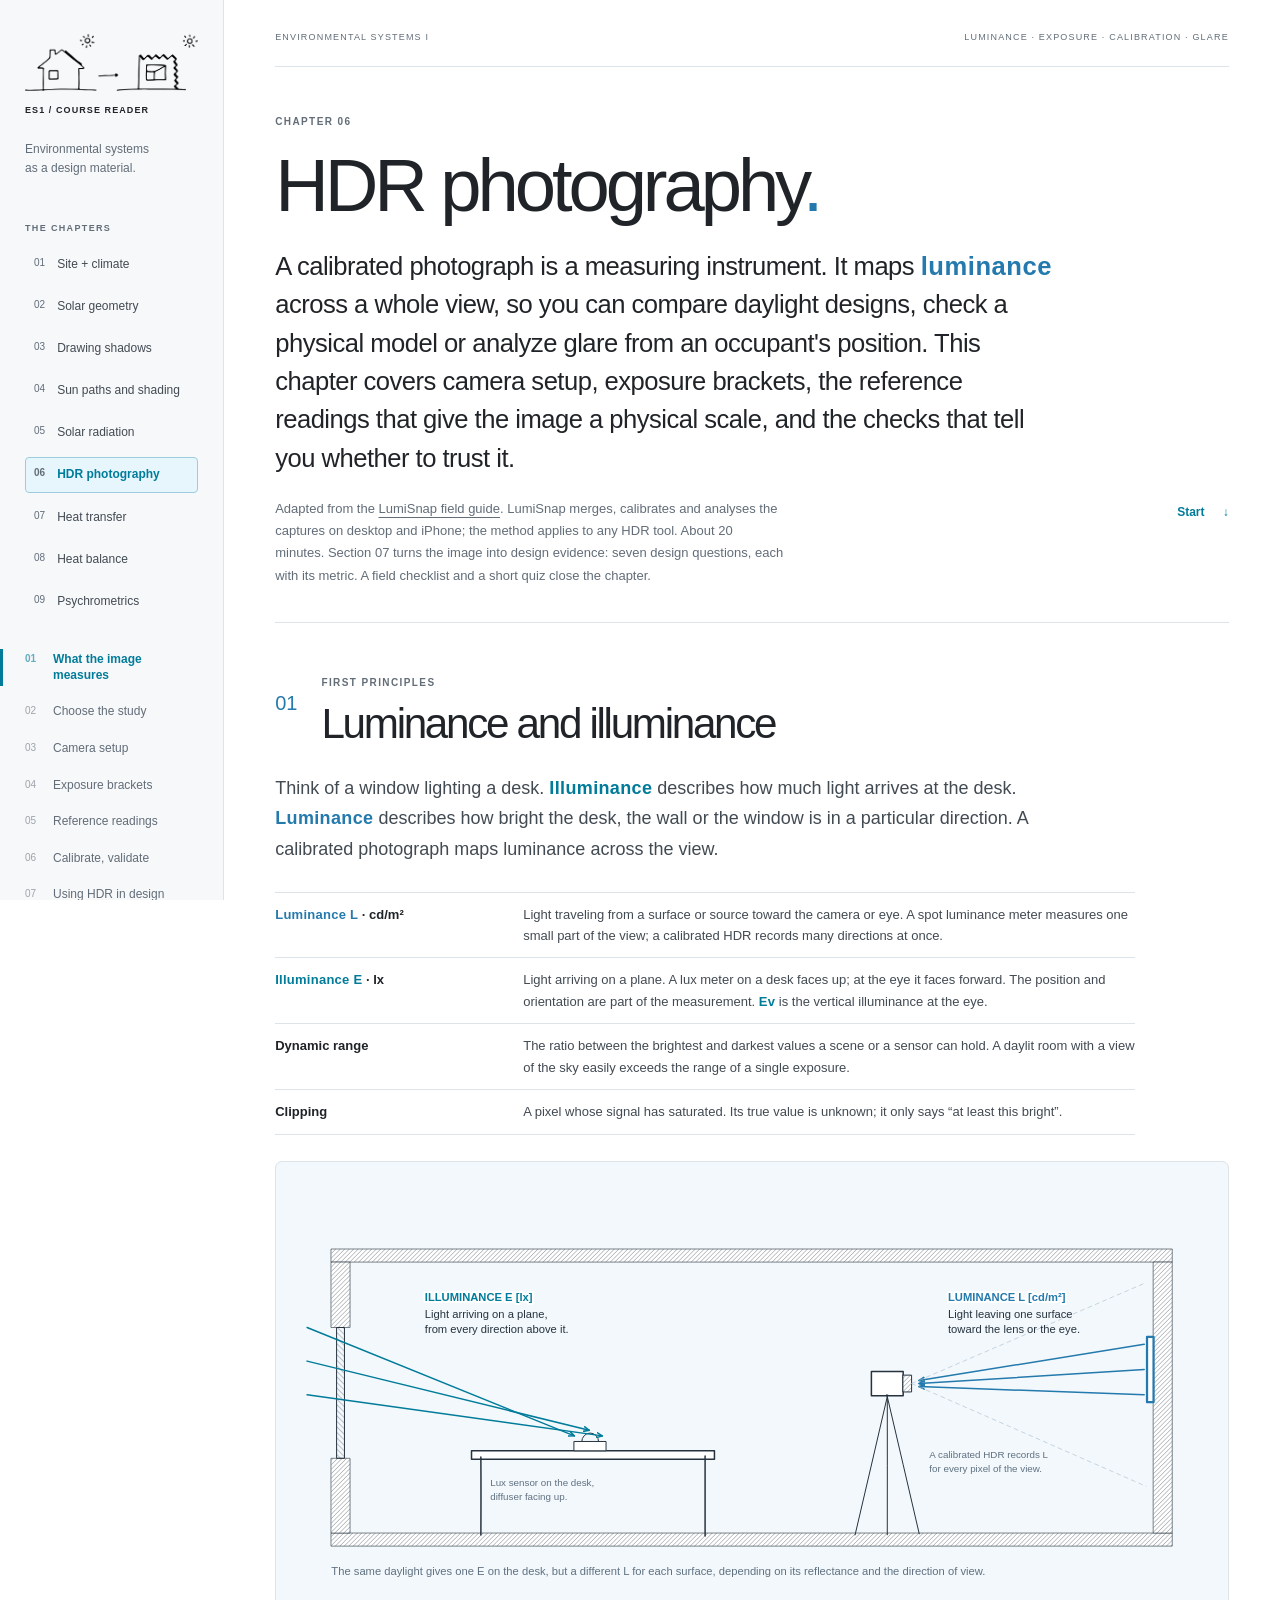
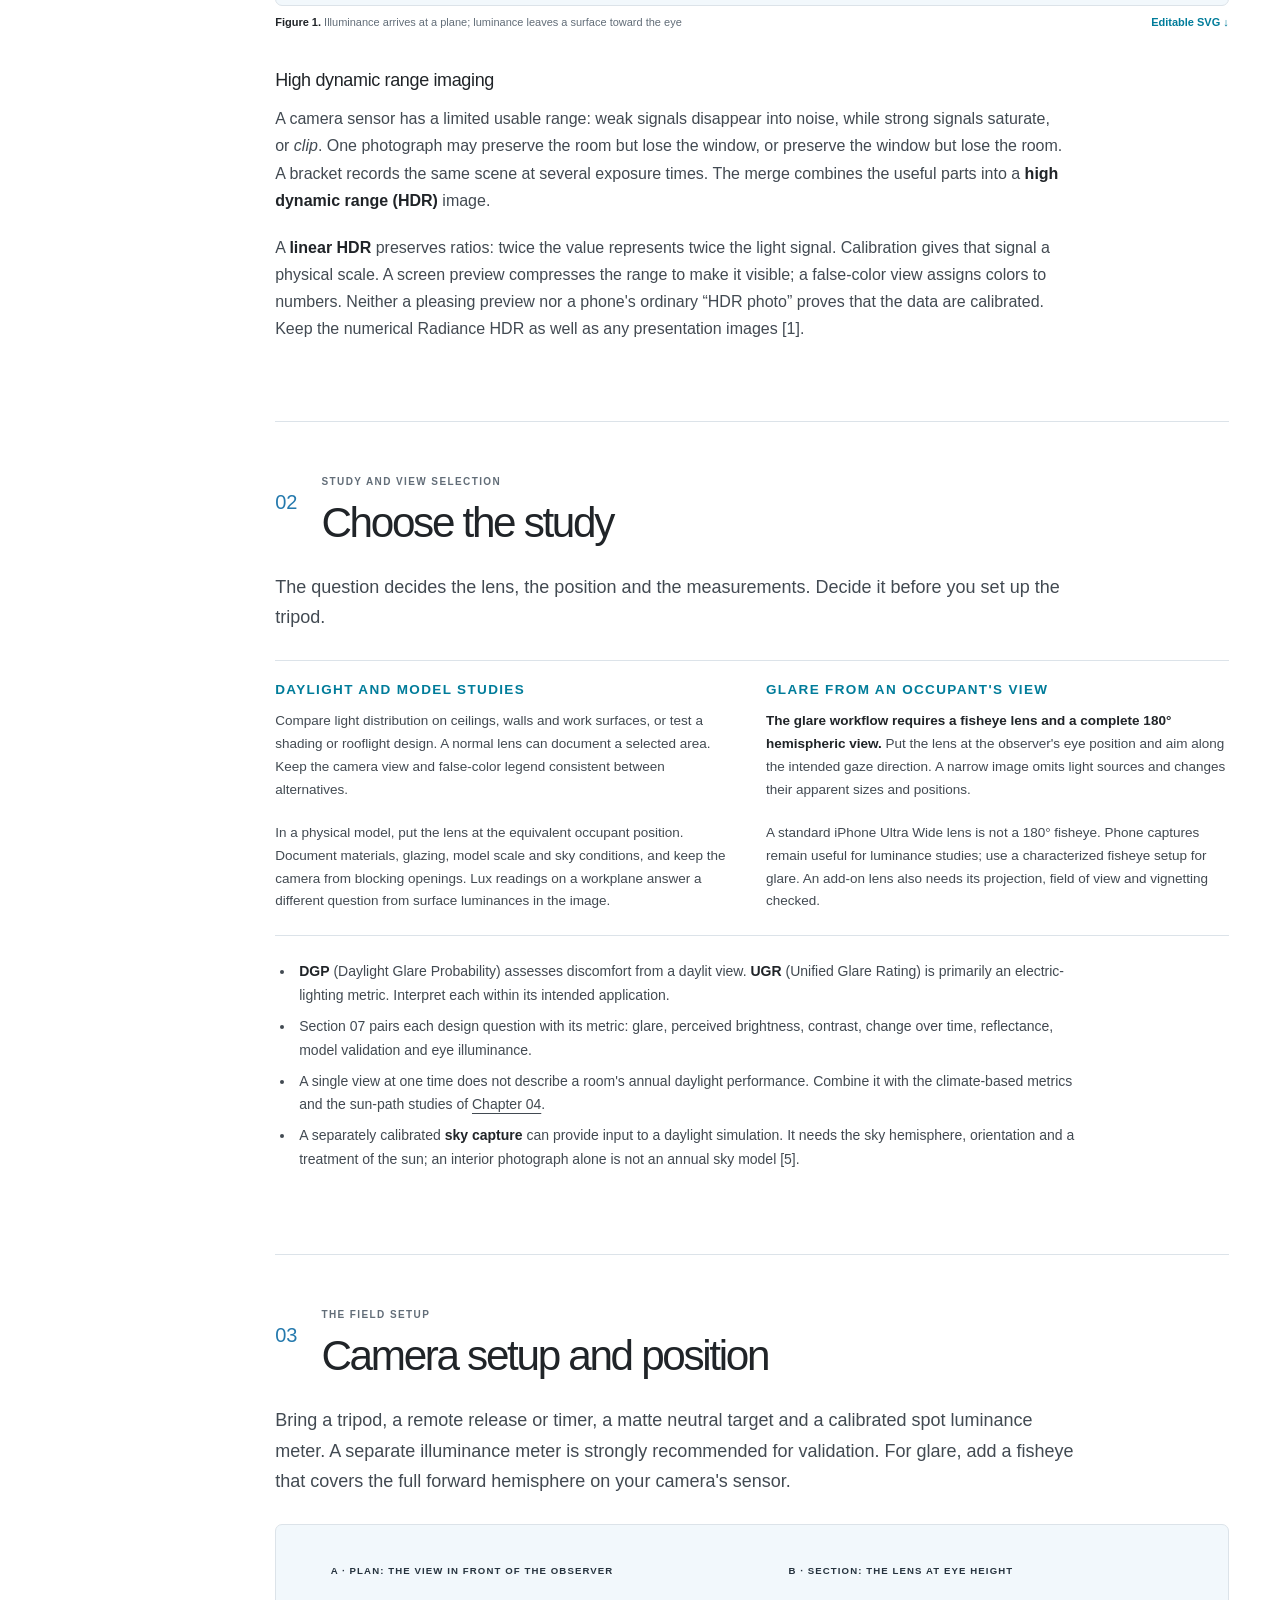
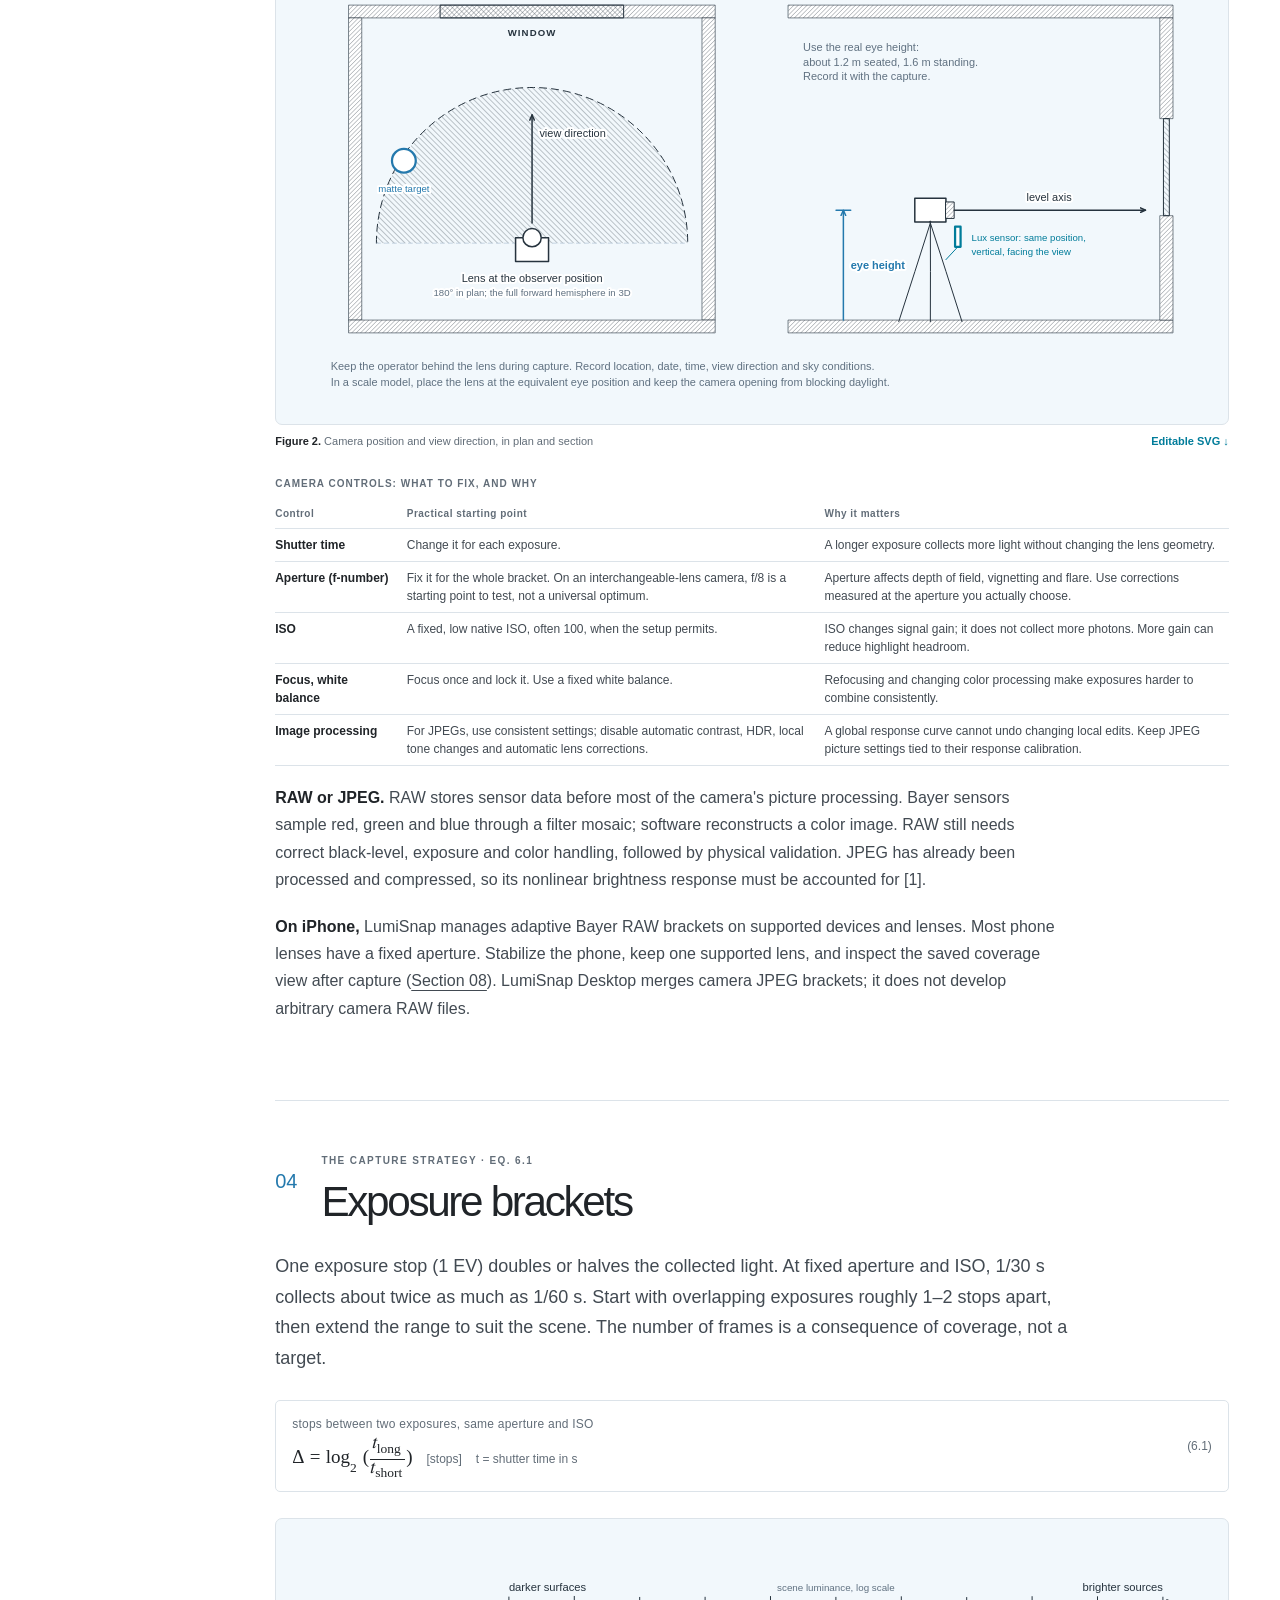
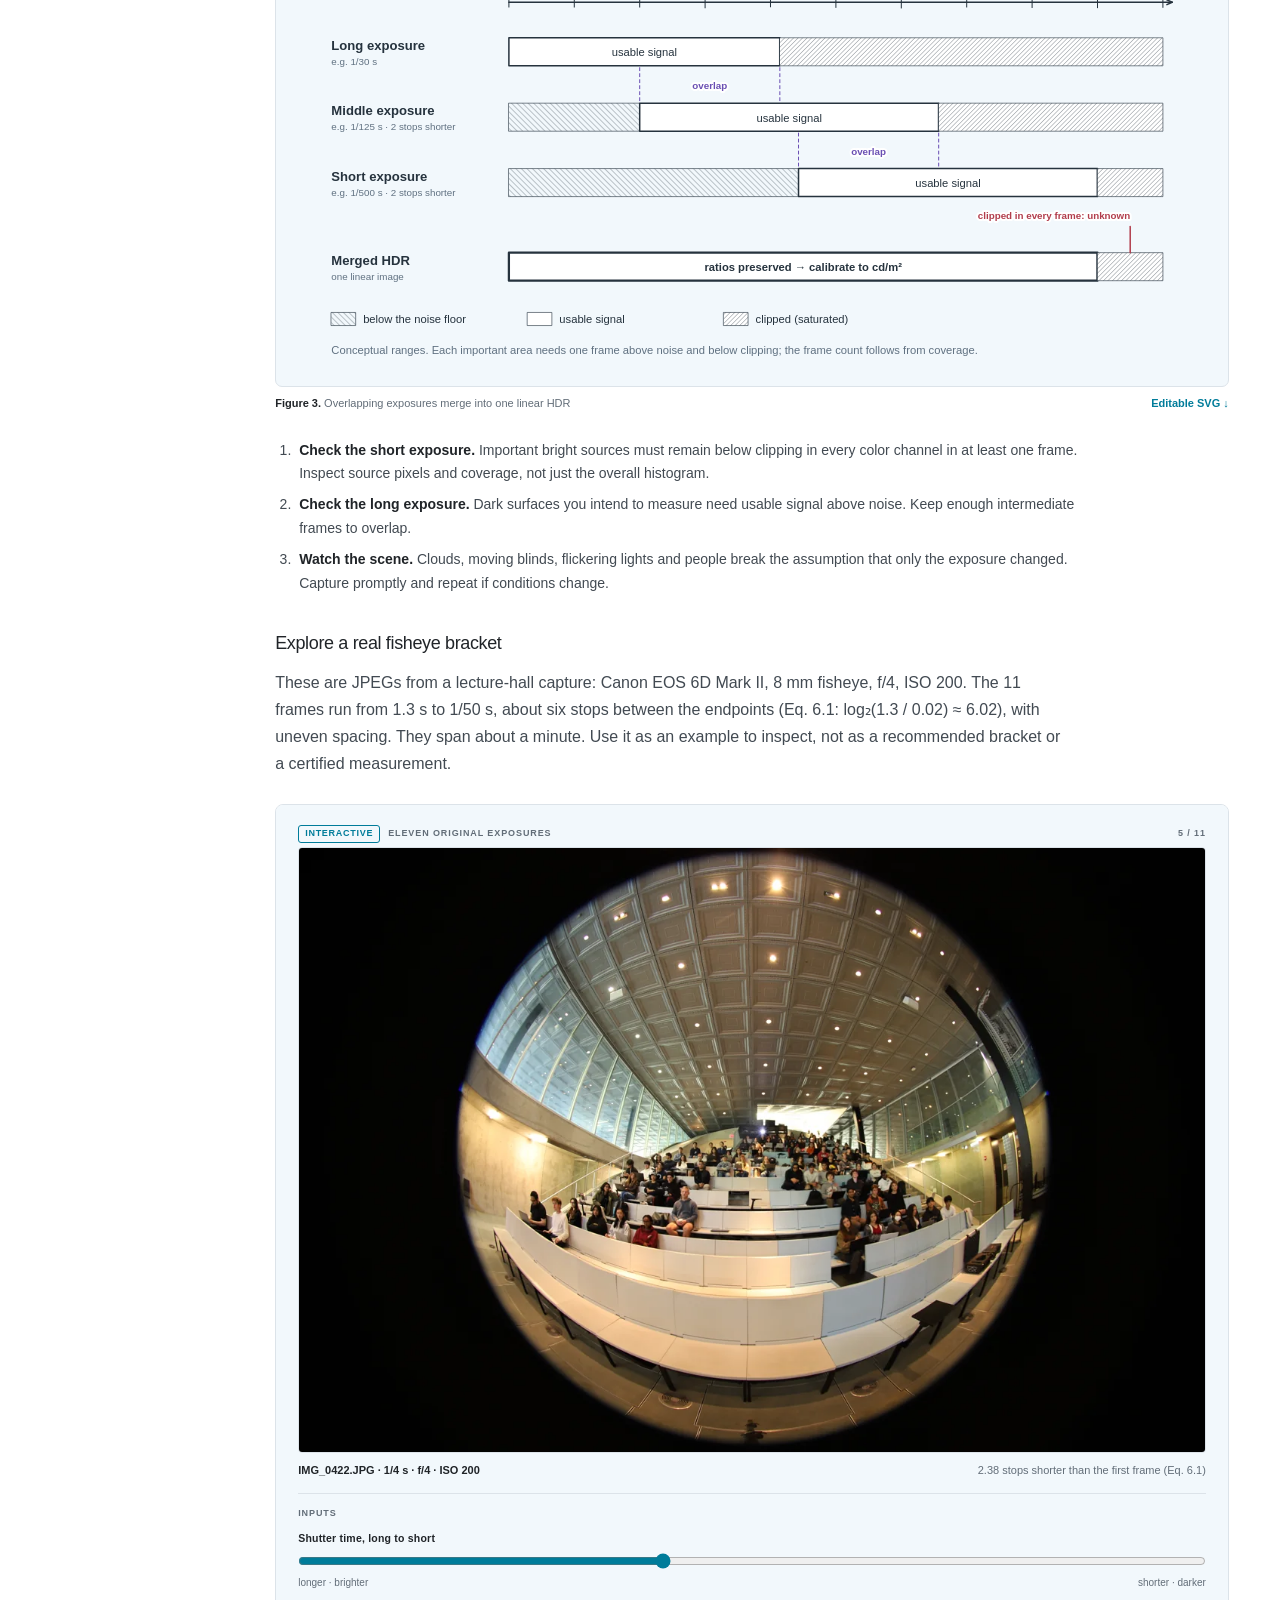
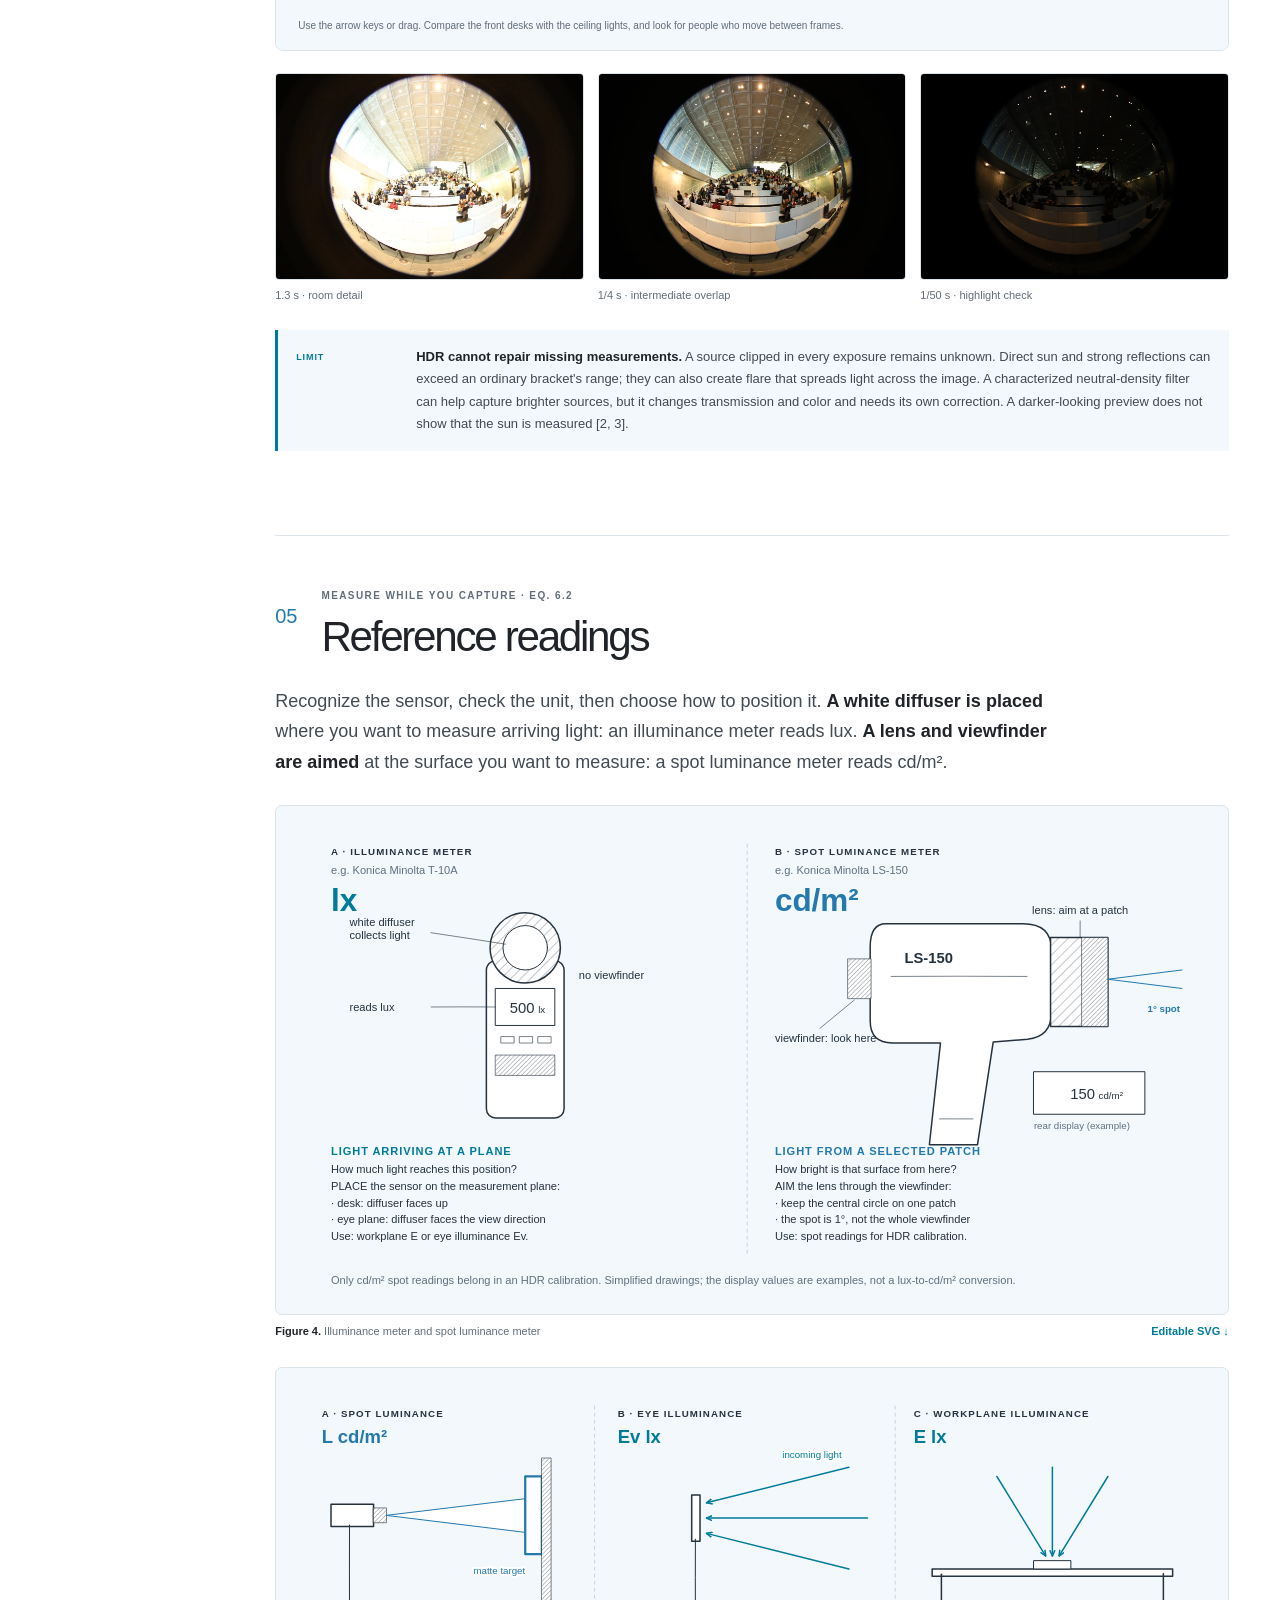
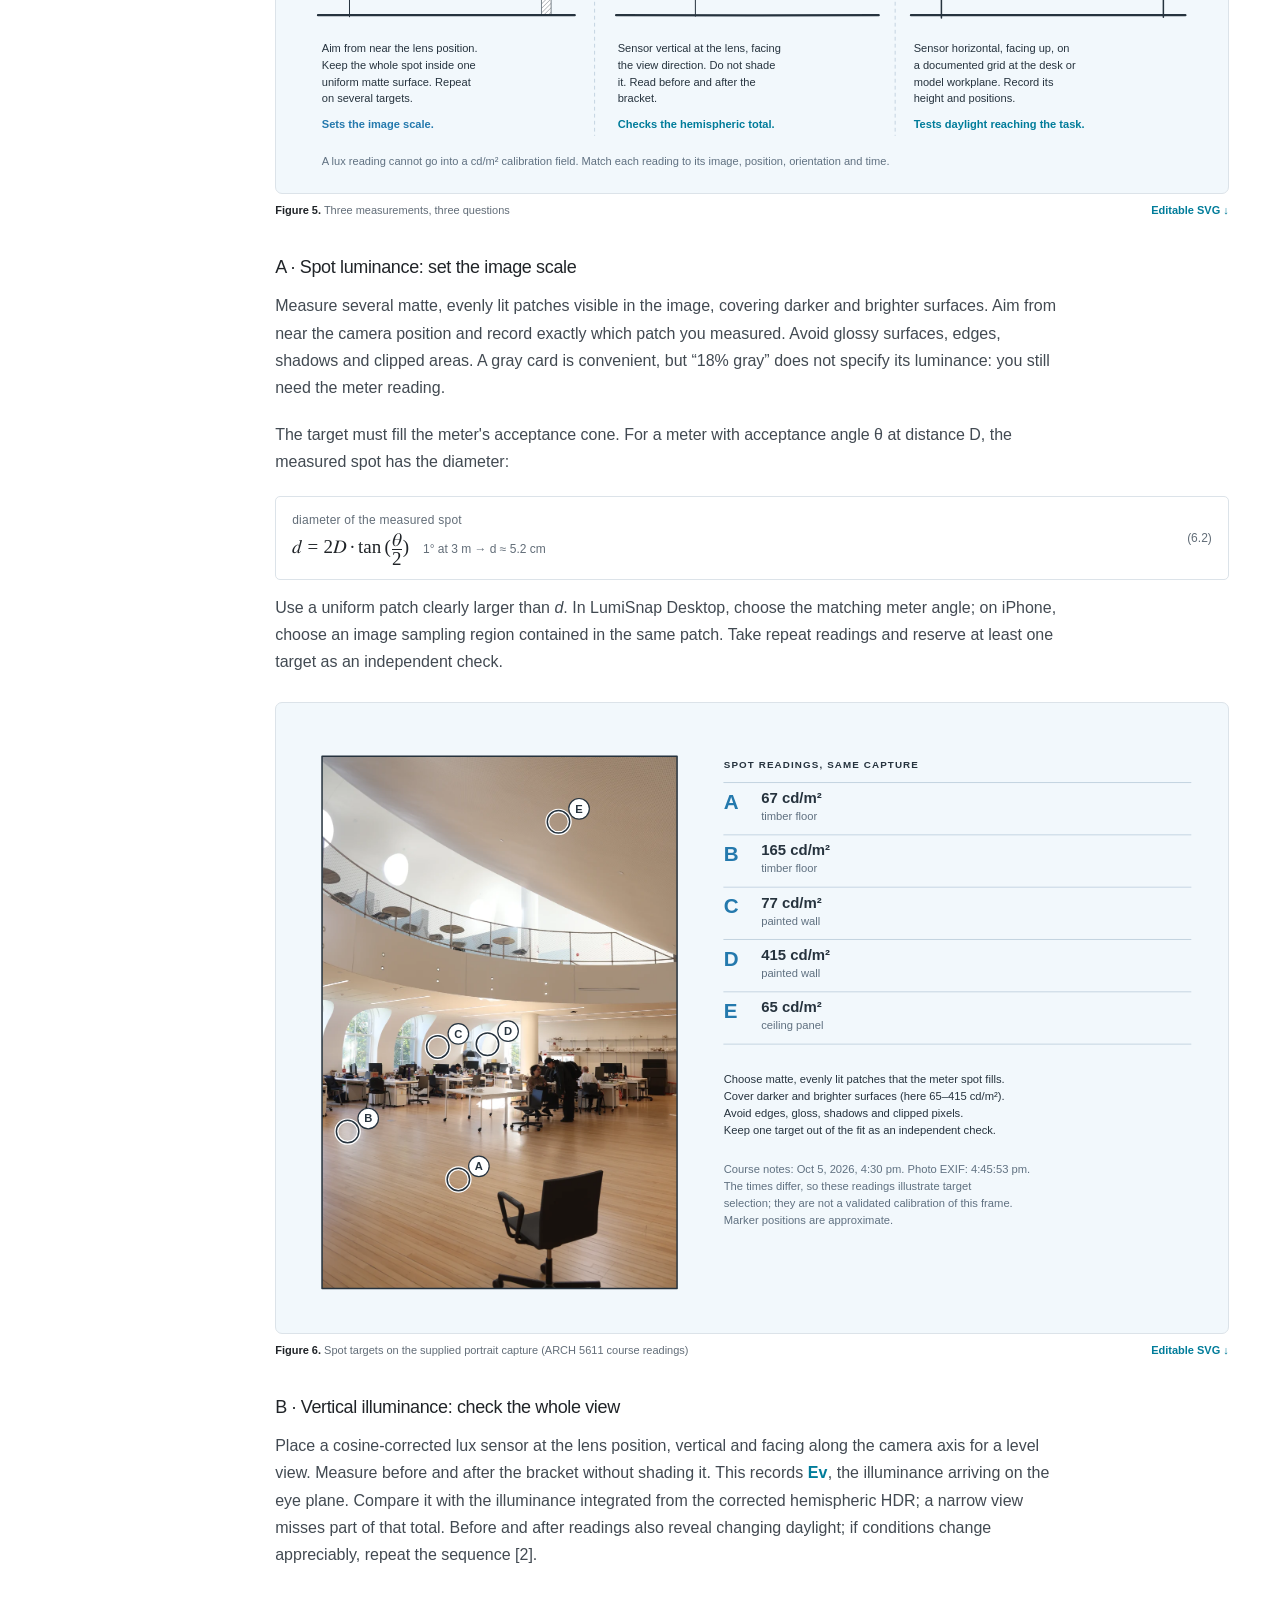
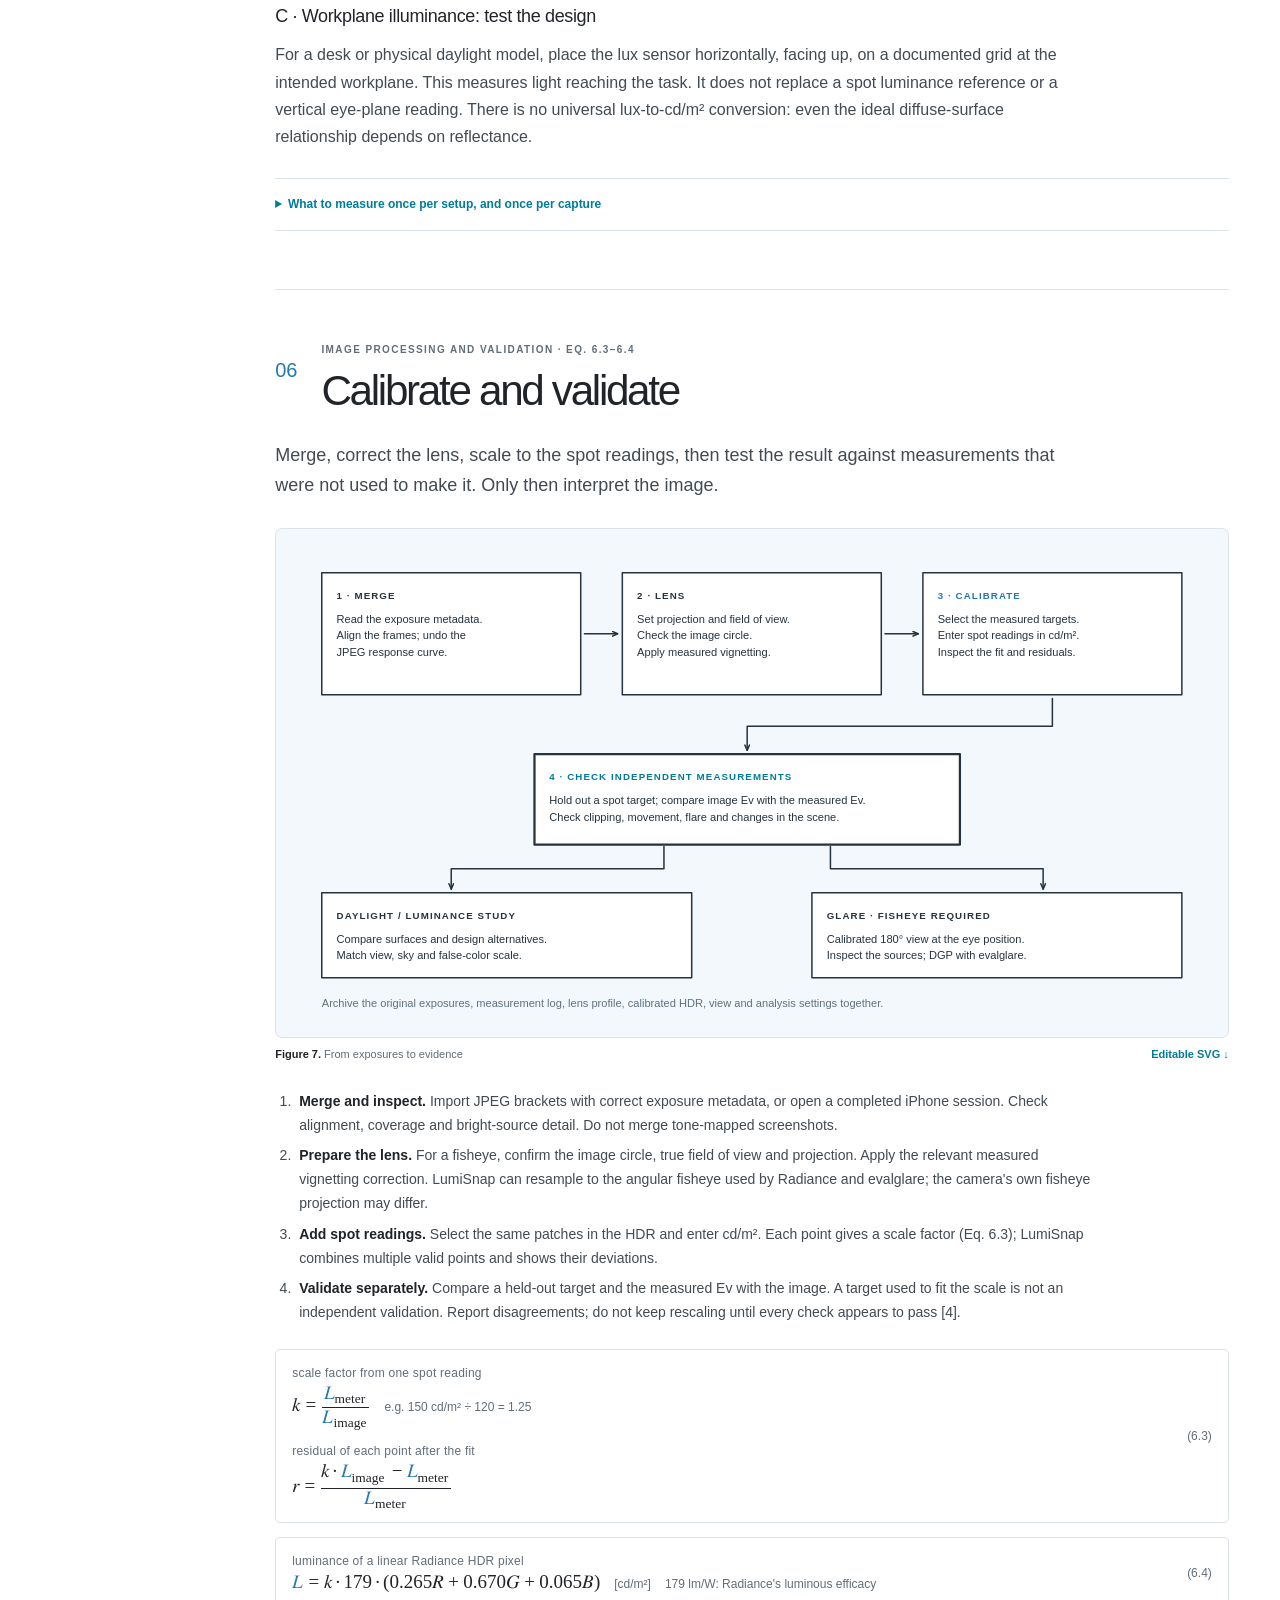
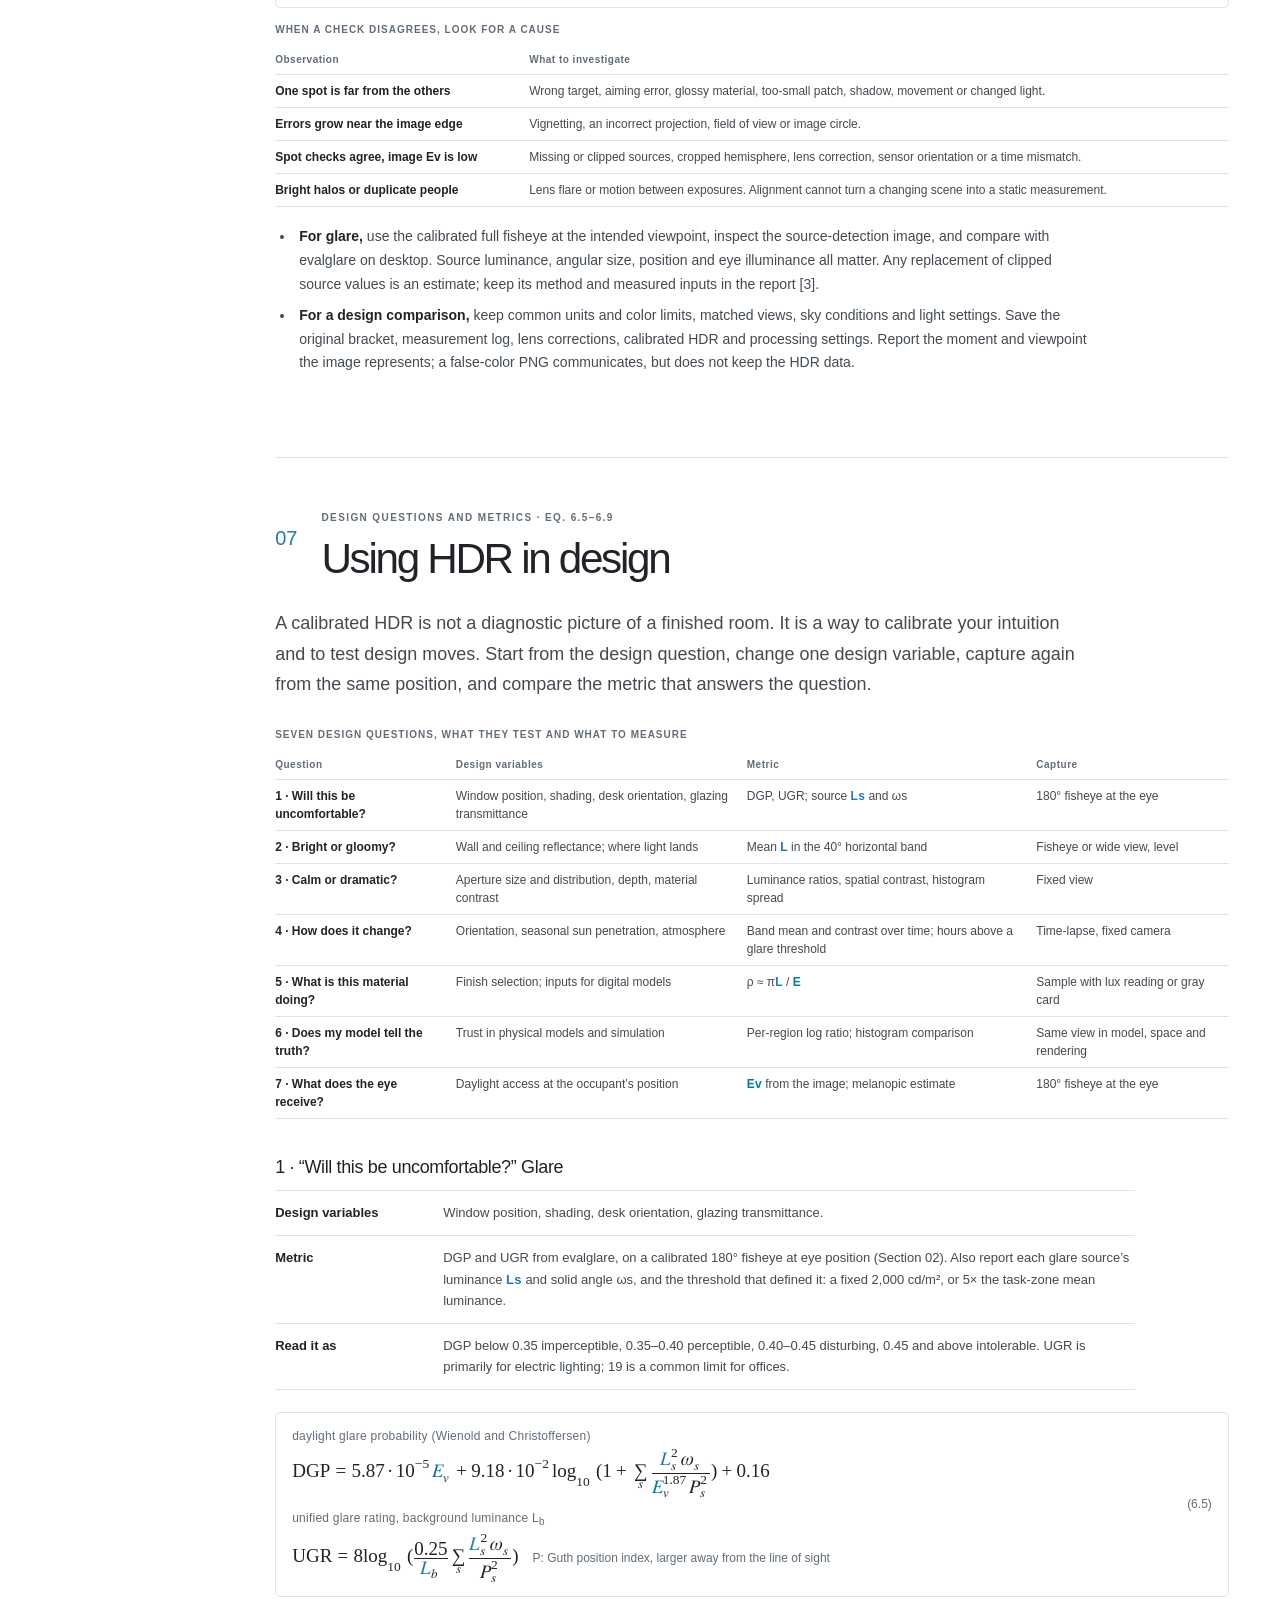
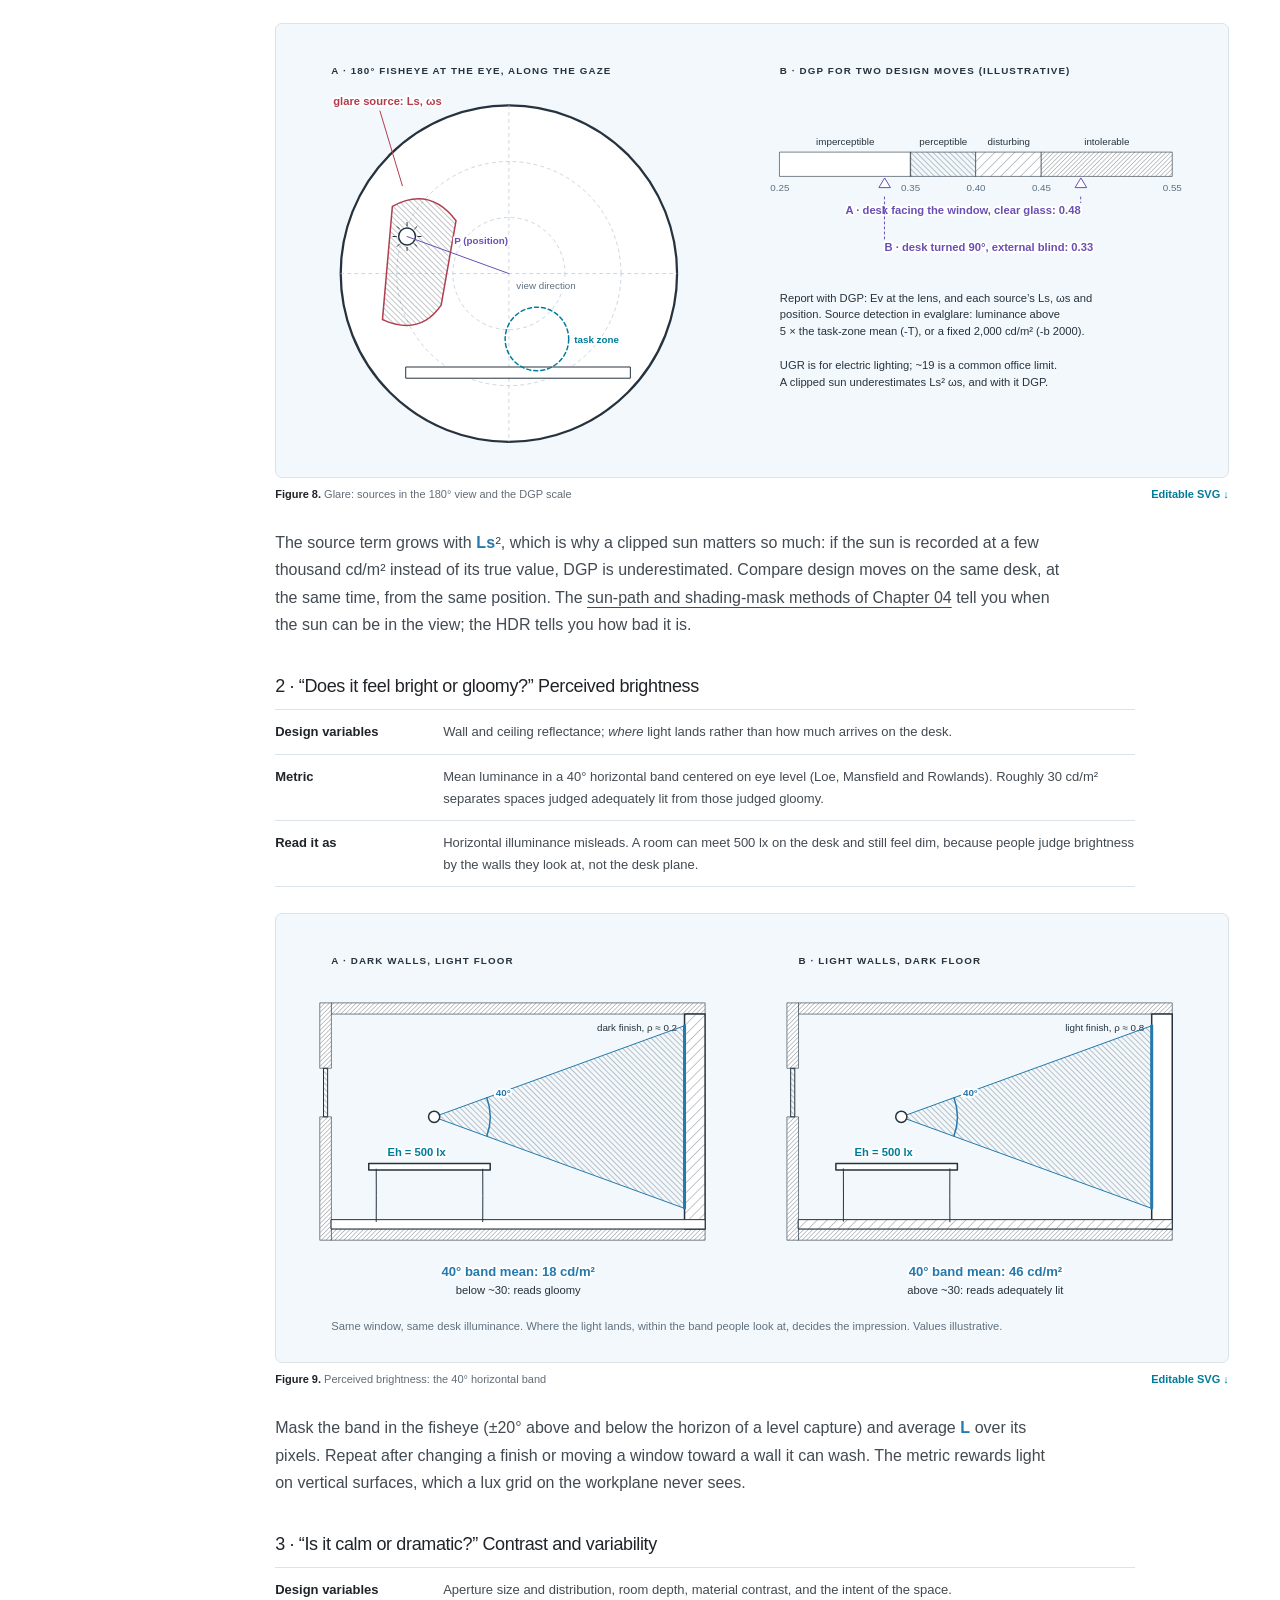
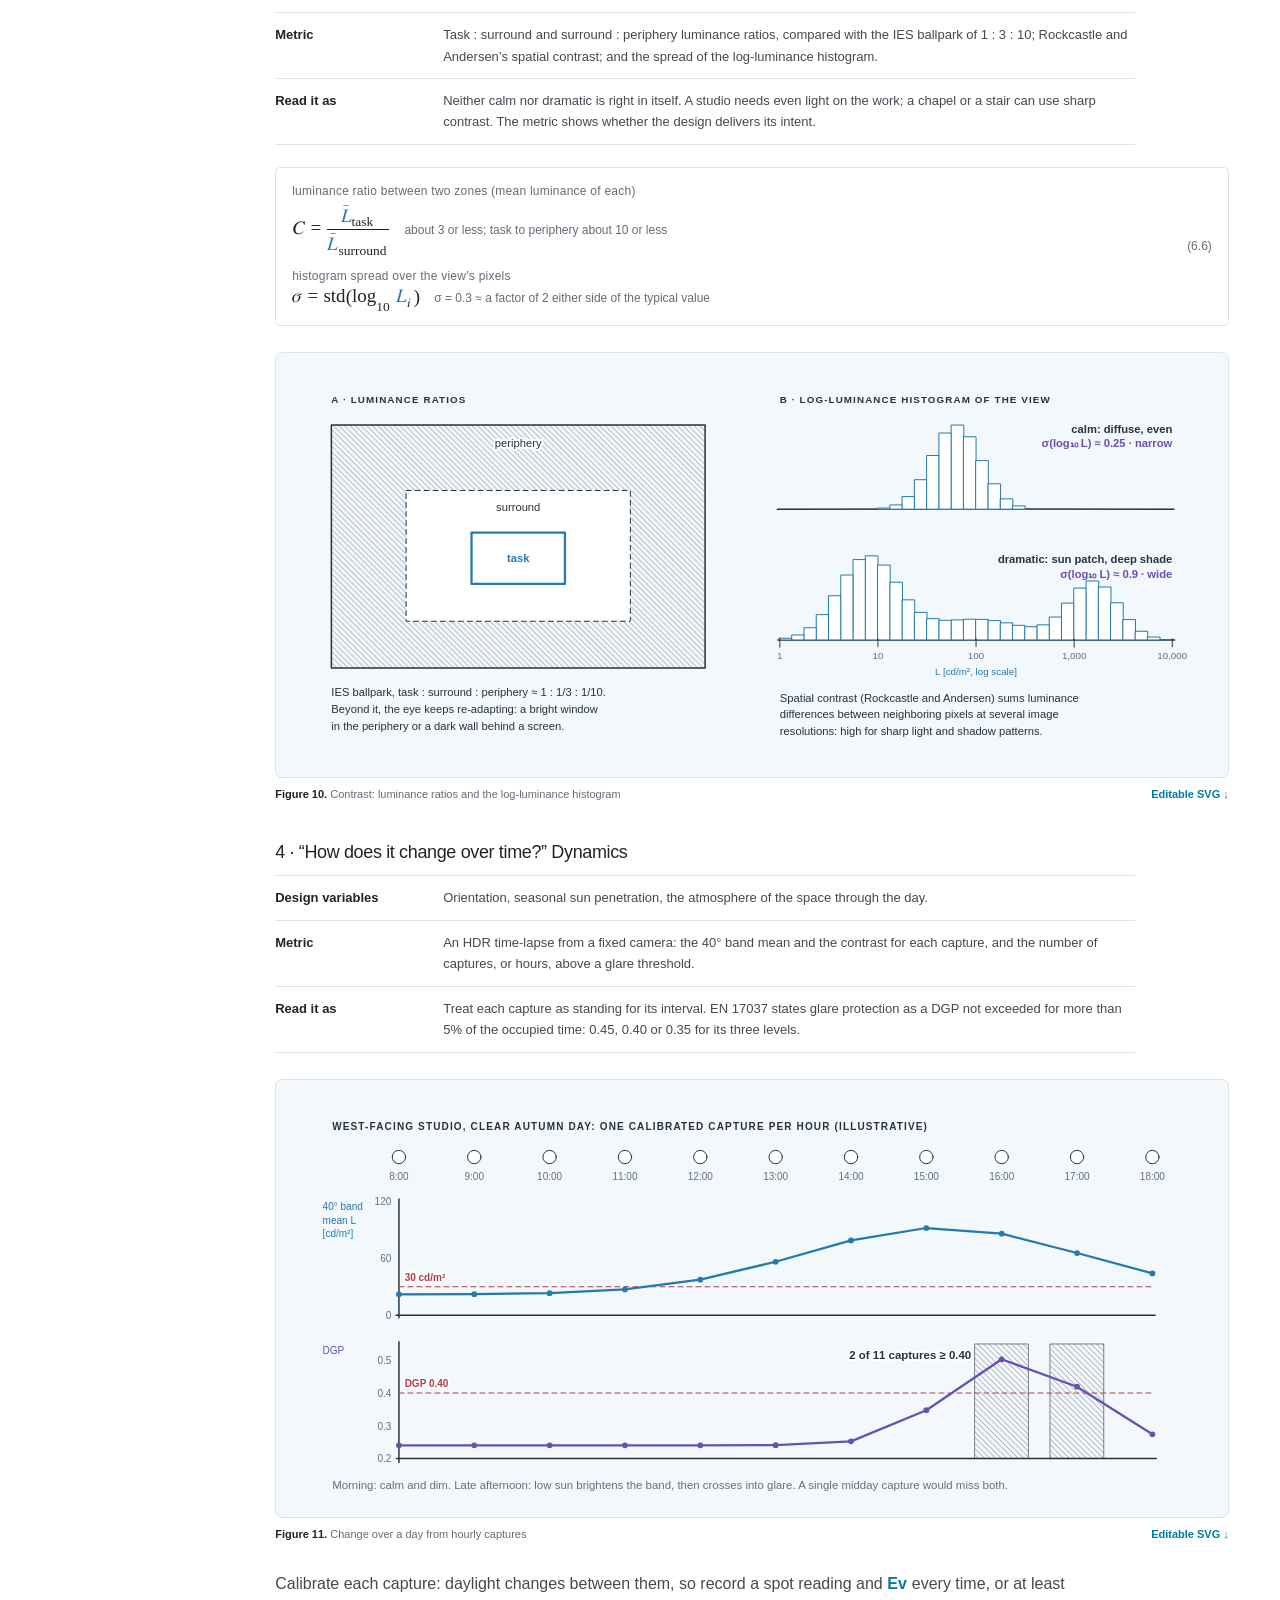
==== commit ef913c2a: "psychrometrics" ====
--- a/hdr-photography.html
+++ b/hdr-photography.html
@@ -1,4 +1,5 @@
 <!doctype html>
+<!-- Generated from content/hdr-photography/ by the local content build. Edit the Markdown source. -->
 <html lang="en">
 <head>
   <meta charset="utf-8">
@@ -21,359 +22,482 @@
 <aside class="sidebar" id="sidebar" aria-label="Chapter navigation">
   <a class="brand" href="#top"><img class="course-logo" src="./assets/course-logo.png" alt="ES1" width="372" height="123"><span class="brand-sub">ES1 / COURSE READER</span></a>
   <p class="sidebar-intro">Environmental systems<br>as a design material.</p>
-  <div class="chapter-label">THE CHAPTERS</div><div class="course-chapters"><a href="./site-climate.html"><span>01</span>Site + climate</a><a href="./index.html"><span>02</span>Solar geometry</a><a href="./shadow-drawing.html"><span>03</span>Drawing shadows</a><a href="./sun-paths-shading.html"><span>04</span>Sun paths and shading</a><a href="./solar-radiation.html"><span>05</span>Solar radiation</a><a href="./hdr-photography.html" aria-current="page"><span>06</span>HDR photography</a><a href="./heat-transfer.html"><span>07</span>Heat transfer</a><a href="./heat-balance.html"><span>08</span>Heat balance</a></div>
+  <div class="chapter-label">THE CHAPTERS</div><div class="course-chapters"><a href="./site-climate.html"><span>01</span>Site + climate</a><a href="./index.html"><span>02</span>Solar geometry</a><a href="./shadow-drawing.html"><span>03</span>Drawing shadows</a><a href="./sun-paths-shading.html"><span>04</span>Sun paths and shading</a><a href="./solar-radiation.html"><span>05</span>Solar radiation</a><a href="./hdr-photography.html" aria-current="page"><span>06</span>HDR photography</a><a href="./heat-transfer.html"><span>07</span>Heat transfer</a><a href="./heat-balance.html"><span>08</span>Heat balance</a><a href="./psychrometrics.html"><span>09</span>Psychrometrics</a></div>
   <nav aria-label="On this page">
-    <a href="#light" class="active"><span>01</span>What the image measures</a>
-    <a href="#study"><span>02</span>Choose the study</a>
-    <a href="#setup"><span>03</span>Camera setup</a>
-    <a href="#brackets"><span>04</span>Exposure brackets</a>
-    <a href="#measure"><span>05</span>Reference readings</a>
-    <a href="#process"><span>06</span>Calibrate, validate</a>
-    <a href="#design"><span>07</span>Using HDR in design</a>
-    <a href="#iphone"><span>08</span>iPhone workflow</a>
-    <a href="#checklist"><span>09</span>Field checklist</a>
-    <a href="#quiz"><span>10</span>Mini quiz</a>
-  </nav>
+<a href="#light" class="active"><span>01</span>What the image measures</a>
+<a href="#study"><span>02</span>Choose the study</a>
+<a href="#setup"><span>03</span>Camera setup</a>
+<a href="#brackets"><span>04</span>Exposure brackets</a>
+<a href="#measure"><span>05</span>Reference readings</a>
+<a href="#process"><span>06</span>Calibrate, validate</a>
+<a href="#design"><span>07</span>Using HDR in design</a>
+<a href="#iphone"><span>08</span>iPhone workflow</a>
+<a href="#checklist"><span>09</span>Field checklist</a>
+<a href="#quiz"><span>10</span>Mini quiz</a>
+</nav>
   <div class="sidebar-bottom"><button type="button" class="theme-toggle" data-theme-toggle aria-label="Switch to dark mode" aria-pressed="false"><span data-theme-label>Dark mode</span><svg viewBox="0 0 24 24" fill="none" stroke="currentColor" stroke-width="1.6" aria-hidden="true"><circle cx="12" cy="12" r="8"/><path d="M12 4a8 8 0 0 1 0 16Z" fill="currentColor" stroke="none"/></svg></button><div class="reading-label"><span>Reading position</span><span id="progress-number">0%</span></div><div class="progress-track"><div id="reading-progress"></div></div><a href="./index.html#author">About the instructor <span aria-hidden="true">↗</span></a><a href="#figures">Figure files (SVG) <span aria-hidden="true">↗</span></a><a href="#references">Sources and further reading <span aria-hidden="true">↗</span></a><p>Environmental Systems I<br>Cornell AAP</p></div>
 </aside>
 <main id="main">
   <header class="hero" id="top">
-    <div class="topline"><span>ENVIRONMENTAL SYSTEMS I</span><span>LUMINANCE · EXPOSURE · CALIBRATION · GLARE</span></div>
-    <div class="hero-heading"><div><p class="eyebrow">CHAPTER 06</p><h1>HDR photography<span class="title-dot">.</span></h1></div></div>
-    <p class="hero-lead">A calibrated photograph is a measuring instrument. It maps <b class="sym alt">luminance</b> across a whole view, so you can compare daylight designs, check a physical model or analyse glare from an occupant's position. This chapter covers camera setup, exposure brackets, the reference readings that give the image a physical scale, and the checks that tell you whether to trust it.</p>
-    <div class="hero-bottom"><p>Adapted from the <a href="https://lumisnap.io/guide.html">LumiSnap field guide</a>. LumiSnap merges, calibrates and analyses the captures on desktop and iPhone; the method applies to any HDR tool. About 20 minutes. Section 07 turns the image into design evidence: seven design questions, each with its metric. A field checklist and a short quiz close the chapter.</p><a href="#light" class="text-link">Start <span aria-hidden="true">↓</span></a></div>
-  </header>
+<div class="topline"><span>ENVIRONMENTAL SYSTEMS I</span><span>LUMINANCE · EXPOSURE · CALIBRATION · GLARE</span></div>
+<div class="hero-heading"><div><p class="eyebrow">CHAPTER 06</p><h1>HDR photography<span class="title-dot">.</span></h1></div></div>
+<p class="hero-lead">A calibrated photograph is a measuring instrument. It maps <b class="sym alt">luminance</b> across a whole view, so you can compare daylight designs, check a physical model or analyze glare from an occupant&#39;s position. This chapter covers camera setup, exposure brackets, the reference readings that give the image a physical scale, and the checks that tell you whether to trust it.</p>
+<div class="hero-bottom"><p>Adapted from the <a href="https://lumisnap.io/guide.html" target="_blank" rel="noreferrer">LumiSnap field guide</a>. LumiSnap merges, calibrates and analyses the captures on desktop and iPhone; the method applies to any HDR tool. About 20 minutes. Section 07 turns the image into design evidence: seven design questions, each with its metric. A field checklist and a short quiz close the chapter.</p>
+<a href="#light" class="text-link">Start <span aria-hidden="true">↓</span></a>
+
+</div>
+
+
+</header>
   <noscript><p class="notice">The text, equations and figures work without JavaScript. Enable JavaScript for the exposure explorer and the quiz.</p></noscript>
-
-  <!-- 01 ───────────────────────────────────────────── -->
   <section id="light" class="reader-section">
-    <div class="section-heading"><span class="section-number">01</span><div><p class="eyebrow">FIRST PRINCIPLES</p><h2>Luminance and illuminance</h2></div></div>
-    <p class="section-lead">Think of a window lighting a desk. <b class="sym azi">Illuminance</b> describes how much light arrives at the desk. <b class="sym alt">Luminance</b> describes how bright the desk, the wall or the window is in a particular direction. A calibrated photograph maps luminance across the view.</p>
-    <dl class="defs">
-      <div><dt><b class="sym alt">Luminance L</b> · cd/m²</dt><dd>Light travelling from a surface or source toward the camera or eye. A spot luminance meter measures one small part of the view; a calibrated HDR records many directions at once.</dd></div>
-      <div><dt><b class="sym azi">Illuminance E</b> · lx</dt><dd>Light arriving on a plane. A lux meter on a desk faces up; at the eye it faces forward. The position and orientation are part of the measurement. <b class="sym azi">Ev</b> is the vertical illuminance at the eye.</dd></div>
-      <div><dt>Dynamic range</dt><dd>The ratio between the brightest and darkest values a scene or a sensor can hold. A daylit room with a view of the sky easily exceeds the range of a single exposure.</dd></div>
-      <div><dt>Clipping</dt><dd>A pixel whose signal has saturated. Its true value is unknown; it only says “at least this bright”.</dd></div>
-    </dl>
-    <!-- FIG:hdr-quantities_START -->
+<div class="section-heading"><span class="section-number">01</span><div><p class="eyebrow">FIRST PRINCIPLES</p><h2>Luminance and illuminance</h2></div></div>
+<p class="section-lead">Think of a window lighting a desk. <b class="sym azi">Illuminance</b> describes how much light arrives at the desk. <b class="sym alt">Luminance</b> describes how bright the desk, the wall or the window is in a particular direction. A calibrated photograph maps luminance across the view.</p>
+<dl class="defs">
+<div><dt><b class="sym alt">Luminance L</b> · cd/m²</dt><dd>Light traveling from a surface or source toward the camera or eye. A spot luminance meter measures one small part of the view; a calibrated HDR records many directions at once.</dd></div>
+<div><dt><b class="sym azi">Illuminance E</b> · lx</dt><dd>Light arriving on a plane. A lux meter on a desk faces up; at the eye it faces forward. The position and orientation are part of the measurement. <b class="sym azi">Ev</b> is the vertical illuminance at the eye.</dd></div>
+<div><dt>Dynamic range</dt><dd>The ratio between the brightest and darkest values a scene or a sensor can hold. A daylit room with a view of the sky easily exceeds the range of a single exposure.</dd></div>
+<div><dt>Clipping</dt><dd>A pixel whose signal has saturated. Its true value is unknown; it only says “at least this bright”.</dd></div>
+</dl>
+<!-- FIG:hdr-quantities_START -->
 <figure class="fig" id="fig-hdr-quantities"><div class="fig-plate"><svg xmlns="http://www.w3.org/2000/svg" viewBox="0 0 980 440" class="diagram" role="img" aria-label="Illuminance on a desk and luminance of a wall seen by a camera"><title>Illuminance on a desk and luminance of a wall seen by a camera</title><defs><marker id="hq-arrow-ink" viewBox="0 0 10 10" refX="9" refY="5" markerWidth="7" markerHeight="7" orient="auto-start-reverse" markerUnits="userSpaceOnUse"><path d="M0,1 L9,5 L0,9" fill="none" stroke="light-dark(#26333e, #edf4fa)" stroke-width="1.5"/></marker><marker id="hq-arrow-alt" viewBox="0 0 10 10" refX="9" refY="5" markerWidth="7" markerHeight="7" orient="auto-start-reverse" markerUnits="userSpaceOnUse"><path d="M0,1 L9,5 L0,9" fill="none" stroke="light-dark(#2479ad, #8bcfff)" stroke-width="1.5"/></marker><marker id="hq-arrow-azi" viewBox="0 0 10 10" refX="9" refY="5" markerWidth="7" markerHeight="7" orient="auto-start-reverse" markerUnits="userSpaceOnUse"><path d="M0,1 L9,5 L0,9" fill="none" stroke="light-dark(#007c9a, #6bd8f0)" stroke-width="1.5"/></marker><marker id="hq-arrow-third" viewBox="0 0 10 10" refX="9" refY="5" markerWidth="7" markerHeight="7" orient="auto-start-reverse" markerUnits="userSpaceOnUse"><path d="M0,1 L9,5 L0,9" fill="none" stroke="light-dark(#6a4fb3, #c3b2ff)" stroke-width="1.5"/></marker><marker id="hq-arrow-muted" viewBox="0 0 10 10" refX="9" refY="5" markerWidth="7" markerHeight="7" orient="auto-start-reverse" markerUnits="userSpaceOnUse"><path d="M0,1 L9,5 L0,9" fill="none" stroke="light-dark(#607181, #aabccb)" stroke-width="1.5"/></marker><marker id="hq-arrow-red" viewBox="0 0 10 10" refX="9" refY="5" markerWidth="7" markerHeight="7" orient="auto-start-reverse" markerUnits="userSpaceOnUse"><path d="M0,1 L9,5 L0,9" fill="none" stroke="light-dark(#b13d4c, #ff9daa)" stroke-width="1.5"/></marker><pattern id="hq-hatch-shadow" patternUnits="userSpaceOnUse" width="3.4" height="3.4" patternTransform="rotate(45)"><rect width="3.4" height="3.4" fill="light-dark(#ffffff, #202124)"/><line x1="0" y1="0" x2="0" y2="3.4" stroke="light-dark(#26333e, #edf4fa)" stroke-width="0.6"/></pattern><pattern id="hq-hatch-shade" patternUnits="userSpaceOnUse" width="7.5" height="7.5" patternTransform="rotate(45)"><rect width="7.5" height="7.5" fill="light-dark(#ffffff, #202124)"/><line x1="0" y1="0" x2="0" y2="7.5" stroke="light-dark(#26333e, #edf4fa)" stroke-width="0.6"/></pattern><pattern id="hq-hatch-screen" patternUnits="userSpaceOnUse" width="4.2" height="4.2" patternTransform="rotate(135)"><line x1="0" y1="0" x2="0" y2="4.2" stroke="light-dark(#26333e, #edf4fa)" stroke-width="0.6"/></pattern></defs><g font-family="Helvetica Neue, Helvetica, Arial, sans-serif"><g id="hq-room"><rect x="40" y="76" width="900" height="14" fill="url(#hq-hatch-shadow)" stroke="light-dark(#26333e, #edf4fa)" stroke-width="0.6" stroke-linecap="round" stroke-linejoin="round"/><rect x="40" y="380" width="900" height="14" fill="url(#hq-hatch-shadow)" stroke="light-dark(#26333e, #edf4fa)" stroke-width="0.6" stroke-linecap="round" stroke-linejoin="round"/><rect x="40" y="90" width="20" height="70" fill="url(#hq-hatch-shadow)" stroke="light-dark(#26333e, #edf4fa)" stroke-width="0.6" stroke-linecap="round" stroke-linejoin="round"/><rect x="40" y="300" width="20" height="80" fill="url(#hq-hatch-shadow)" stroke="light-dark(#26333e, #edf4fa)" stroke-width="0.6" stroke-linecap="round" stroke-linejoin="round"/><rect x="46" y="160" width="8" height="140" fill="url(#hq-hatch-screen)" stroke="light-dark(#26333e, #edf4fa)" stroke-width="1" stroke-linecap="round" stroke-linejoin="round"/><rect x="920" y="90" width="20" height="290" fill="url(#hq-hatch-shadow)" stroke="light-dark(#26333e, #edf4fa)" stroke-width="0.6" stroke-linecap="round" stroke-linejoin="round"/><rect x="190" y="292" width="260" height="9" fill="light-dark(#ffffff, #202124)" stroke="light-dark(#26333e, #edf4fa)" stroke-width="1.5" stroke-linecap="round" stroke-linejoin="round"/><path d="M200,298.75 Q200.27,340.44 200,382.12" fill="none" stroke="light-dark(#26333e, #edf4fa)" stroke-width="1.5" stroke-linecap="round" stroke-linejoin="round"/><path d="M440,297.61 Q440,340.43 440,383.25" fill="none" stroke="light-dark(#26333e, #edf4fa)" stroke-width="1.5" stroke-linecap="round" stroke-linejoin="round"/><rect x="300" y="282" width="34" height="10" fill="light-dark(#ffffff, #202124)" stroke="light-dark(#26333e, #edf4fa)" stroke-width="1" stroke-linecap="round" stroke-linejoin="round"/><path d="M326,282 A9,9 0 0 0 308,282" fill="none" stroke="light-dark(#26333e, #edf4fa)" stroke-width="1" stroke-linecap="round" stroke-linejoin="round"/></g><g id="hq-illuminance"><line x1="14" y1="160" x2="300" y2="276" stroke="light-dark(#007c9a, #6bd8f0)" stroke-width="1.5" stroke-linecap="round" stroke-linejoin="round" marker-end="url(#hq-arrow-azi)"/><line x1="14" y1="196" x2="316" y2="270" stroke="light-dark(#007c9a, #6bd8f0)" stroke-width="1.5" stroke-linecap="round" stroke-linejoin="round" marker-end="url(#hq-arrow-azi)"/><line x1="14" y1="232" x2="330" y2="276" stroke="light-dark(#007c9a, #6bd8f0)" stroke-width="1.5" stroke-linecap="round" stroke-linejoin="round" marker-end="url(#hq-arrow-azi)"/><text paint-order="stroke" stroke="light-dark(#ffffff, #202124)" stroke-width="4" stroke-linejoin="round" x="140" y="132" font-size="12" style="--fs:12" fill="light-dark(#007c9a, #6bd8f0)" font-weight="700">ILLUMINANCE  E  [lx]</text><text x="140" y="150" font-size="12" style="--fs:12" fill="light-dark(#26333e, #edf4fa)">Light arriving on a plane,</text><text x="140" y="166" font-size="12" style="--fs:12" fill="light-dark(#26333e, #edf4fa)">from every direction above it.</text><text x="210" y="330" font-size="10.5" style="--fs:10.5" fill="light-dark(#607181, #aabccb)">Lux sensor on the desk,</text><text x="210" y="345" font-size="10.5" style="--fs:10.5" fill="light-dark(#607181, #aabccb)">diffuser facing up.</text></g><g id="hq-luminance"><rect x="618" y="207" width="34" height="26" fill="light-dark(#ffffff, #202124)" stroke="light-dark(#26333e, #edf4fa)" stroke-width="1.5" stroke-linecap="round" stroke-linejoin="round"/><rect x="652" y="211" width="9" height="18" fill="url(#hq-hatch-shadow)" stroke="light-dark(#26333e, #edf4fa)" stroke-width="1" stroke-linecap="round" stroke-linejoin="round"/><path d="M635.41,232.22 Q618.06,307.16 600.52,382.06" fill="none" stroke="light-dark(#26333e, #edf4fa)" stroke-width="1" stroke-linecap="round" stroke-linejoin="round"/><path d="M635,232.84 Q635.09,307.35 635,381.87" fill="none" stroke="light-dark(#26333e, #edf4fa)" stroke-width="1" stroke-linecap="round" stroke-linejoin="round"/><path d="M634.5,231.84 Q651.94,306.34 669.21,380.88" fill="none" stroke="light-dark(#26333e, #edf4fa)" stroke-width="1" stroke-linecap="round" stroke-linejoin="round"/><rect x="913" y="170" width="7" height="70" fill="light-dark(#ffffff, #202124)" stroke="light-dark(#2479ad, #8bcfff)" stroke-width="2.25" stroke-linecap="round" stroke-linejoin="round"/><line x1="910" y1="178" x2="669" y2="216.76" stroke="light-dark(#2479ad, #8bcfff)" stroke-width="1.5" stroke-linecap="round" stroke-linejoin="round" marker-end="url(#hq-arrow-alt)"/><line x1="910" y1="205" x2="669" y2="220" stroke="light-dark(#2479ad, #8bcfff)" stroke-width="1.5" stroke-linecap="round" stroke-linejoin="round" marker-end="url(#hq-arrow-alt)"/><line x1="910" y1="232" x2="669" y2="223.24" stroke="light-dark(#2479ad, #8bcfff)" stroke-width="1.5" stroke-linecap="round" stroke-linejoin="round" marker-end="url(#hq-arrow-alt)"/><line x1="661" y1="220" x2="912" y2="112" stroke="light-dark(#a6bdce, #6b879b)" stroke-width="0.6" stroke-dasharray="4 4" stroke-linecap="round" stroke-linejoin="round"/><line x1="661" y1="220" x2="912" y2="330" stroke="light-dark(#a6bdce, #6b879b)" stroke-width="0.6" stroke-dasharray="4 4" stroke-linecap="round" stroke-linejoin="round"/><text paint-order="stroke" stroke="light-dark(#ffffff, #202124)" stroke-width="4" stroke-linejoin="round" x="700" y="132" font-size="12" style="--fs:12" fill="light-dark(#2479ad, #8bcfff)" font-weight="700">LUMINANCE  L  [cd/m²]</text><text x="700" y="150" font-size="12" style="--fs:12" fill="light-dark(#26333e, #edf4fa)">Light leaving one surface</text><text x="700" y="166" font-size="12" style="--fs:12" fill="light-dark(#26333e, #edf4fa)">toward the lens or the eye.</text><text x="680" y="300" font-size="10.5" style="--fs:10.5" fill="light-dark(#607181, #aabccb)">A calibrated HDR records L</text><text x="680" y="315" font-size="10.5" style="--fs:10.5" fill="light-dark(#607181, #aabccb)">for every pixel of the view.</text></g><g id="hq-note"><text x="40" y="425" font-size="12" style="--fs:12" fill="light-dark(#607181, #aabccb)">The same daylight gives one E on the desk, but a different L for each surface, depending on its reflectance and the direction of view.</text></g></g></svg></div><figcaption><span><strong>Figure 1.</strong> Illuminance arrives at a plane; luminance leaves a surface toward the eye</span><a href="./assets/diagrams/hdr/hdr-quantities.svg" download>Editable SVG ↓</a></figcaption></figure>
 <!-- FIG:hdr-quantities_END -->
-    <h3 class="sub">High dynamic range imaging</h3>
-    <p class="measure">A camera sensor has a limited usable range: weak signals disappear into noise, while strong signals saturate, or <em>clip</em>. One photograph may preserve the room but lose the window, or preserve the window but lose the room. A bracket records the same scene at several exposure times. The merge combines the useful parts into a <strong>high dynamic range (HDR)</strong> image.</p>
-    <p class="measure">A <strong>linear HDR</strong> preserves ratios: twice the value represents twice the light signal. Calibration gives that signal a physical scale. A screen preview compresses the range to make it visible; a false-colour view assigns colours to numbers. Neither a pleasing preview nor a phone's ordinary “HDR photo” proves that the data are calibrated. Keep the numerical Radiance HDR as well as any presentation images [1].</p>
-  </section>
-
-  <!-- 02 ───────────────────────────────────────────── -->
-  <section id="study" class="reader-section">
-    <div class="section-heading"><span class="section-number">02</span><div><p class="eyebrow">STUDY AND VIEW SELECTION</p><h2>Choose the study</h2></div></div>
-    <p class="section-lead">The question decides the lens, the position and the measurements. Decide it before you set up the tripod.</p>
-    <div class="study-grid">
-      <article><p class="control-kicker">DAYLIGHT AND MODEL STUDIES</p><p>Compare light distribution on ceilings, walls and work surfaces, or test a shading or rooflight design. A normal lens can document a selected area. Keep the camera view and false-colour legend consistent between alternatives.</p><p>In a physical model, put the lens at the equivalent occupant position. Document materials, glazing, model scale and sky conditions, and keep the camera from blocking openings. Lux readings on a workplane answer a different question from surface luminances in the image.</p></article>
-      <article><p class="control-kicker">GLARE FROM AN OCCUPANT'S VIEW</p><p><strong>The glare workflow requires a fisheye lens and a complete 180° hemispheric view.</strong> Put the lens at the observer's eye position and aim along the intended gaze direction. A narrow image omits light sources and changes their apparent sizes and positions.</p><p>A standard iPhone Ultra Wide lens is not a 180° fisheye. Phone captures remain useful for luminance studies; use a characterized fisheye setup for glare. An add-on lens also needs its projection, field of view and vignetting checked.</p></article>
-    </div>
-    <ul class="facts">
-      <li><strong>DGP</strong> (Daylight Glare Probability) assesses discomfort from a daylit view. <strong>UGR</strong> (Unified Glare Rating) is primarily an electric-lighting metric. Interpret each within its intended application.</li>
-      <li>Section 07 pairs each design question with its metric: glare, perceived brightness, contrast, change over time, reflectance, model validation and eye illuminance.</li>
-      <li>A single view at one time does not describe a room's annual daylight performance. Combine it with the climate-based metrics and the sun-path studies of <a href="./sun-paths-shading.html">Chapter 04</a>.</li>
-      <li>A separately calibrated <strong>sky capture</strong> can provide input to a daylight simulation. It needs the sky hemisphere, orientation and a treatment of the sun; an interior photograph alone is not an annual sky model [5].</li>
-    </ul>
-  </section>
-
-  <!-- 03 ───────────────────────────────────────────── -->
-  <section id="setup" class="reader-section">
-    <div class="section-heading"><span class="section-number">03</span><div><p class="eyebrow">THE FIELD SETUP</p><h2>Camera setup and position</h2></div></div>
-    <p class="section-lead">Bring a tripod, a remote release or timer, a matte neutral target and a calibrated spot luminance meter. A separate illuminance meter is strongly recommended for validation. For glare, add a fisheye that covers the full forward hemisphere on your camera's sensor.</p>
-    <!-- FIG:hdr-capture-setup_START -->
+<h3 class="sub">High dynamic range imaging</h3>
+<p class="measure">A camera sensor has a limited usable range: weak signals disappear into noise, while strong signals saturate, or <em>clip</em>. One photograph may preserve the room but lose the window, or preserve the window but lose the room. A bracket records the same scene at several exposure times. The merge combines the useful parts into a <strong>high dynamic range (HDR)</strong> image.</p>
+<p class="measure">A <strong>linear HDR</strong> preserves ratios: twice the value represents twice the light signal. Calibration gives that signal a physical scale. A screen preview compresses the range to make it visible; a false-color view assigns colors to numbers. Neither a pleasing preview nor a phone&#39;s ordinary “HDR photo” proves that the data are calibrated. Keep the numerical Radiance HDR as well as any presentation images [1].</p>
+
+</section>
+
+<section id="study" class="reader-section">
+<div class="section-heading"><span class="section-number">02</span><div><p class="eyebrow">STUDY AND VIEW SELECTION</p><h2>Choose the study</h2></div></div>
+<p class="section-lead">The question decides the lens, the position and the measurements. Decide it before you set up the tripod.</p>
+<div class="study-grid"><article><p class="control-kicker">DAYLIGHT AND MODEL STUDIES</p>
+
+<p class="measure">Compare light distribution on ceilings, walls and work surfaces, or test a shading or rooflight design. A normal lens can document a selected area. Keep the camera view and false-color legend consistent between alternatives.</p>
+<p class="measure">In a physical model, put the lens at the equivalent occupant position. Document materials, glazing, model scale and sky conditions, and keep the camera from blocking openings. Lux readings on a workplane answer a different question from surface luminances in the image.</p>
+</article>
+
+<article><p class="control-kicker">GLARE FROM AN OCCUPANT&#39;S VIEW</p>
+
+<p class="measure"><strong>The glare workflow requires a fisheye lens and a complete 180° hemispheric view.</strong> Put the lens at the observer&#39;s eye position and aim along the intended gaze direction. A narrow image omits light sources and changes their apparent sizes and positions.</p>
+<p class="measure">A standard iPhone Ultra Wide lens is not a 180° fisheye. Phone captures remain useful for luminance studies; use a characterized fisheye setup for glare. An add-on lens also needs its projection, field of view and vignetting checked.</p>
+</article>
+
+</div>
+
+<ul class="facts">
+<li><strong>DGP</strong> (Daylight Glare Probability) assesses discomfort from a daylit view. <strong>UGR</strong> (Unified Glare Rating) is primarily an electric-lighting metric. Interpret each within its intended application.</li>
+<li>Section 07 pairs each design question with its metric: glare, perceived brightness, contrast, change over time, reflectance, model validation and eye illuminance.</li>
+<li>A single view at one time does not describe a room&#39;s annual daylight performance. Combine it with the climate-based metrics and the sun-path studies of <a href="./sun-paths-shading.html">Chapter 04</a>.</li>
+<li>A separately calibrated <strong>sky capture</strong> can provide input to a daylight simulation. It needs the sky hemisphere, orientation and a treatment of the sun; an interior photograph alone is not an annual sky model [5].</li>
+</ul>
+
+</section>
+
+<section id="setup" class="reader-section">
+<div class="section-heading"><span class="section-number">03</span><div><p class="eyebrow">THE FIELD SETUP</p><h2>Camera setup and position</h2></div></div>
+<p class="section-lead">Bring a tripod, a remote release or timer, a matte neutral target and a calibrated spot luminance meter. A separate illuminance meter is strongly recommended for validation. For glare, add a fisheye that covers the full forward hemisphere on your camera&#39;s sensor.</p>
+<!-- FIG:hdr-capture-setup_START -->
 <figure class="fig" id="fig-hdr-capture-setup"><div class="fig-plate"><svg xmlns="http://www.w3.org/2000/svg" viewBox="0 0 1000 510" class="diagram" role="img" aria-label="Camera setup for a lighting study, in plan and section"><title>Camera setup for a lighting study, in plan and section</title><defs><marker id="hcs-arrow-ink" viewBox="0 0 10 10" refX="9" refY="5" markerWidth="7" markerHeight="7" orient="auto-start-reverse" markerUnits="userSpaceOnUse"><path d="M0,1 L9,5 L0,9" fill="none" stroke="light-dark(#26333e, #edf4fa)" stroke-width="1.5"/></marker><marker id="hcs-arrow-alt" viewBox="0 0 10 10" refX="9" refY="5" markerWidth="7" markerHeight="7" orient="auto-start-reverse" markerUnits="userSpaceOnUse"><path d="M0,1 L9,5 L0,9" fill="none" stroke="light-dark(#2479ad, #8bcfff)" stroke-width="1.5"/></marker><marker id="hcs-arrow-azi" viewBox="0 0 10 10" refX="9" refY="5" markerWidth="7" markerHeight="7" orient="auto-start-reverse" markerUnits="userSpaceOnUse"><path d="M0,1 L9,5 L0,9" fill="none" stroke="light-dark(#007c9a, #6bd8f0)" stroke-width="1.5"/></marker><marker id="hcs-arrow-third" viewBox="0 0 10 10" refX="9" refY="5" markerWidth="7" markerHeight="7" orient="auto-start-reverse" markerUnits="userSpaceOnUse"><path d="M0,1 L9,5 L0,9" fill="none" stroke="light-dark(#6a4fb3, #c3b2ff)" stroke-width="1.5"/></marker><marker id="hcs-arrow-muted" viewBox="0 0 10 10" refX="9" refY="5" markerWidth="7" markerHeight="7" orient="auto-start-reverse" markerUnits="userSpaceOnUse"><path d="M0,1 L9,5 L0,9" fill="none" stroke="light-dark(#607181, #aabccb)" stroke-width="1.5"/></marker><marker id="hcs-arrow-red" viewBox="0 0 10 10" refX="9" refY="5" markerWidth="7" markerHeight="7" orient="auto-start-reverse" markerUnits="userSpaceOnUse"><path d="M0,1 L9,5 L0,9" fill="none" stroke="light-dark(#b13d4c, #ff9daa)" stroke-width="1.5"/></marker><pattern id="hcs-hatch-shadow" patternUnits="userSpaceOnUse" width="3.4" height="3.4" patternTransform="rotate(45)"><rect width="3.4" height="3.4" fill="light-dark(#ffffff, #202124)"/><line x1="0" y1="0" x2="0" y2="3.4" stroke="light-dark(#26333e, #edf4fa)" stroke-width="0.6"/></pattern><pattern id="hcs-hatch-shade" patternUnits="userSpaceOnUse" width="7.5" height="7.5" patternTransform="rotate(45)"><rect width="7.5" height="7.5" fill="light-dark(#ffffff, #202124)"/><line x1="0" y1="0" x2="0" y2="7.5" stroke="light-dark(#26333e, #edf4fa)" stroke-width="0.6"/></pattern><pattern id="hcs-hatch-screen" patternUnits="userSpaceOnUse" width="4.2" height="4.2" patternTransform="rotate(135)"><line x1="0" y1="0" x2="0" y2="4.2" stroke="light-dark(#26333e, #edf4fa)" stroke-width="0.6"/></pattern></defs><g font-family="Helvetica Neue, Helvetica, Arial, sans-serif"><g id="hcs-plan"><text x="40" y="36" font-size="10.5" style="--fs:10.5" fill="light-dark(#26333e, #edf4fa)" font-weight="700" letter-spacing="1.2">A · PLAN: THE VIEW IN FRONT OF THE OBSERVER</text><rect x="60" y="70" width="400" height="14" fill="url(#hcs-hatch-shadow)" stroke="light-dark(#26333e, #edf4fa)" stroke-width="0.6" stroke-linecap="round" stroke-linejoin="round"/><rect x="160" y="70" width="200" height="14" fill="url(#hcs-hatch-screen)" stroke="light-dark(#26333e, #edf4fa)" stroke-width="1" stroke-linecap="round" stroke-linejoin="round"/><rect x="60" y="84" width="14" height="330" fill="url(#hcs-hatch-shadow)" stroke="light-dark(#26333e, #edf4fa)" stroke-width="0.6" stroke-linecap="round" stroke-linejoin="round"/><rect x="446" y="84" width="14" height="330" fill="url(#hcs-hatch-shadow)" stroke="light-dark(#26333e, #edf4fa)" stroke-width="0.6" stroke-linecap="round" stroke-linejoin="round"/><rect x="60" y="414" width="400" height="14" fill="url(#hcs-hatch-shadow)" stroke="light-dark(#26333e, #edf4fa)" stroke-width="0.6" stroke-linecap="round" stroke-linejoin="round"/><path d="M90,330 A170,170 0 0 1 430,330 Z" fill="url(#hcs-hatch-screen)" stroke="none"/><path d="M90,330 A170,170 0 0 1 430,330" fill="none" stroke="light-dark(#26333e, #edf4fa)" stroke-width="1" stroke-dasharray="7 5" stroke-linecap="round" stroke-linejoin="round"/><line x1="90" y1="330" x2="430" y2="330" stroke="light-dark(#a6bdce, #6b879b)" stroke-width="0.6" stroke-dasharray="4 4" stroke-linecap="round" stroke-linejoin="round"/><rect x="242" y="324" width="36" height="26" fill="light-dark(#ffffff, #202124)" stroke="light-dark(#26333e, #edf4fa)" stroke-width="1.5" stroke-linecap="round" stroke-linejoin="round"/><circle cx="260" cy="324" r="10" fill="light-dark(#ffffff, #202124)" stroke="light-dark(#26333e, #edf4fa)" stroke-width="1.5" stroke-linecap="round" stroke-linejoin="round"/><line x1="260" y1="308" x2="260" y2="190" stroke="light-dark(#26333e, #edf4fa)" stroke-width="1.5" stroke-linecap="round" stroke-linejoin="round" marker-end="url(#hcs-arrow-ink)"/><text paint-order="stroke" stroke="light-dark(#ffffff, #202124)" stroke-width="4" stroke-linejoin="round" x="268" y="214" font-size="12" style="--fs:12" fill="light-dark(#26333e, #edf4fa)">view direction</text><text paint-order="stroke" stroke="light-dark(#ffffff, #202124)" stroke-width="4" stroke-linejoin="round" x="260" y="372" font-size="12" style="--fs:12" fill="light-dark(#26333e, #edf4fa)" text-anchor="middle">Lens at the observer position</text><text paint-order="stroke" stroke="light-dark(#ffffff, #202124)" stroke-width="4" stroke-linejoin="round" x="260" y="388" font-size="10.5" style="--fs:10.5" fill="light-dark(#607181, #aabccb)" text-anchor="middle">180° in plan; the full forward hemisphere in 3D</text><circle cx="120" cy="240" r="13" fill="light-dark(#ffffff, #202124)" stroke="light-dark(#2479ad, #8bcfff)" stroke-width="2.25" stroke-linecap="round" stroke-linejoin="round"/><text paint-order="stroke" stroke="light-dark(#ffffff, #202124)" stroke-width="4" stroke-linejoin="round" x="120" y="274" font-size="10.5" style="--fs:10.5" fill="light-dark(#2479ad, #8bcfff)" text-anchor="middle">matte target</text><text x="260" y="104" font-size="10.5" style="--fs:10.5" fill="light-dark(#26333e, #edf4fa)" text-anchor="middle" font-weight="700" letter-spacing="1.2">WINDOW</text></g><g id="hcs-section"><text x="540" y="36" font-size="10.5" style="--fs:10.5" fill="light-dark(#26333e, #edf4fa)" font-weight="700" letter-spacing="1.2">B · SECTION: THE LENS AT EYE HEIGHT</text><rect x="540" y="414" width="420" height="14" fill="url(#hcs-hatch-shadow)" stroke="light-dark(#26333e, #edf4fa)" stroke-width="0.6" stroke-linecap="round" stroke-linejoin="round"/><rect x="540" y="70" width="420" height="14" fill="url(#hcs-hatch-shadow)" stroke="light-dark(#26333e, #edf4fa)" stroke-width="0.6" stroke-linecap="round" stroke-linejoin="round"/><rect x="946" y="84" width="14" height="110" fill="url(#hcs-hatch-shadow)" stroke="light-dark(#26333e, #edf4fa)" stroke-width="0.6" stroke-linecap="round" stroke-linejoin="round"/><rect x="946" y="300" width="14" height="114" fill="url(#hcs-hatch-shadow)" stroke="light-dark(#26333e, #edf4fa)" stroke-width="0.6" stroke-linecap="round" stroke-linejoin="round"/><rect x="950" y="194" width="6" height="106" fill="url(#hcs-hatch-screen)" stroke="light-dark(#26333e, #edf4fa)" stroke-width="1" stroke-linecap="round" stroke-linejoin="round"/><rect x="678" y="281" width="34" height="26" fill="light-dark(#ffffff, #202124)" stroke="light-dark(#26333e, #edf4fa)" stroke-width="1.5" stroke-linecap="round" stroke-linejoin="round"/><rect x="712" y="285" width="9" height="18" fill="url(#hcs-hatch-shadow)" stroke="light-dark(#26333e, #edf4fa)" stroke-width="1" stroke-linecap="round" stroke-linejoin="round"/><path d="M695.48,306.5 Q678.17,361.12 660.48,415.62" fill="none" stroke="light-dark(#26333e, #edf4fa)" stroke-width="1" stroke-linecap="round" stroke-linejoin="round"/><path d="M695,305.95 Q695.19,360.86 695,415.77" fill="none" stroke="light-dark(#26333e, #edf4fa)" stroke-width="1" stroke-linecap="round" stroke-linejoin="round"/><path d="M694.43,306.23 Q712.17,360.88 729.53,415.65" fill="none" stroke="light-dark(#26333e, #edf4fa)" stroke-width="1" stroke-linecap="round" stroke-linejoin="round"/><line x1="721" y1="294" x2="930" y2="294" stroke="light-dark(#26333e, #edf4fa)" stroke-width="1.5" stroke-linecap="round" stroke-linejoin="round" marker-end="url(#hcs-arrow-ink)"/><text paint-order="stroke" stroke="light-dark(#ffffff, #202124)" stroke-width="4" stroke-linejoin="round" x="800" y="284" font-size="12" style="--fs:12" fill="light-dark(#26333e, #edf4fa)">level axis</text><rect x="722" y="312" width="6" height="22" fill="light-dark(#ffffff, #202124)" stroke="light-dark(#007c9a, #6bd8f0)" stroke-width="2.25" stroke-linecap="round" stroke-linejoin="round"/><line x1="725" y1="334" x2="712" y2="348" stroke="light-dark(#007c9a, #6bd8f0)" stroke-width="1" stroke-linecap="round" stroke-linejoin="round"/><text x="740" y="328" font-size="10.5" style="--fs:10.5" fill="light-dark(#007c9a, #6bd8f0)">Lux sensor: same position,</text><text x="740" y="343" font-size="10.5" style="--fs:10.5" fill="light-dark(#007c9a, #6bd8f0)">vertical, facing the view</text><line x1="600" y1="414" x2="600" y2="294" stroke="light-dark(#2479ad, #8bcfff)" stroke-width="1.5" stroke-linecap="round" stroke-linejoin="round" marker-end="url(#hcs-arrow-alt)"/><line x1="592" y1="294" x2="608" y2="294" stroke="light-dark(#2479ad, #8bcfff)" stroke-width="1.5" stroke-linecap="round" stroke-linejoin="round"/><text paint-order="stroke" stroke="light-dark(#ffffff, #202124)" stroke-width="4" stroke-linejoin="round" x="608" y="358" font-size="12" style="--fs:12" fill="light-dark(#2479ad, #8bcfff)" font-weight="600">eye height</text><text x="556" y="120" font-size="12" style="--fs:12" fill="light-dark(#607181, #aabccb)">Use the real eye height:</text><text x="556" y="136" font-size="12" style="--fs:12" fill="light-dark(#607181, #aabccb)">about 1.2 m seated, 1.6 m standing.</text><text x="556" y="152" font-size="12" style="--fs:12" fill="light-dark(#607181, #aabccb)">Record it with the capture.</text></g><g id="hcs-note"><text x="40" y="468" font-size="12" style="--fs:12" fill="light-dark(#607181, #aabccb)">Keep the operator behind the lens during capture. Record location, date, time, view direction and sky conditions.</text><text x="40" y="486" font-size="12" style="--fs:12" fill="light-dark(#607181, #aabccb)">In a scale model, place the lens at the equivalent eye position and keep the camera opening from blocking daylight.</text></g></g></svg></div><figcaption><span><strong>Figure 2.</strong> Camera position and view direction, in plan and section</span><a href="./assets/diagrams/hdr/hdr-capture-setup.svg" download>Editable SVG ↓</a></figcaption></figure>
 <!-- FIG:hdr-capture-setup_END -->
-    <div class="table-wrap"><table class="nomenclature hdr-table"><caption>Camera controls: what to fix, and why</caption><thead><tr><th scope="col">Control</th><th scope="col">Practical starting point</th><th scope="col">Why it matters</th></tr></thead><tbody>
-      <tr><th scope="row">Shutter time</th><td>Change it for each exposure.</td><td>A longer exposure collects more light without changing the lens geometry.</td></tr>
-      <tr><th scope="row">Aperture (f-number)</th><td>Fix it for the whole bracket. On an interchangeable-lens camera, f/8 is a starting point to test, not a universal optimum.</td><td>Aperture affects depth of field, vignetting and flare. Use corrections measured at the aperture you actually choose.</td></tr>
-      <tr><th scope="row">ISO</th><td>A fixed, low native ISO, often 100, when the setup permits.</td><td>ISO changes signal gain; it does not collect more photons. More gain can reduce highlight headroom.</td></tr>
-      <tr><th scope="row">Focus, white balance</th><td>Focus once and lock it. Use a fixed white balance.</td><td>Refocusing and changing colour processing make exposures harder to combine consistently.</td></tr>
-      <tr><th scope="row">Image processing</th><td>For JPEGs, use consistent settings; disable automatic contrast, HDR, local tone changes and automatic lens corrections.</td><td>A global response curve cannot undo changing local edits. Keep JPEG picture settings tied to their response calibration.</td></tr>
-    </tbody></table></div>
-    <p class="measure"><strong>RAW or JPEG.</strong> RAW stores sensor data before most of the camera's picture processing. Bayer sensors sample red, green and blue through a filter mosaic; software reconstructs a colour image. RAW still needs correct black-level, exposure and colour handling, followed by physical validation. JPEG has already been processed and compressed, so its nonlinear brightness response must be accounted for [1].</p>
-    <p class="measure"><strong>On iPhone,</strong> LumiSnap manages adaptive Bayer RAW brackets on supported devices and lenses. Most phone lenses have a fixed aperture. Stabilize the phone, keep one supported lens, and inspect the saved coverage view after capture (<a href="#iphone">Section 08</a>). LumiSnap Desktop merges camera JPEG brackets; it does not develop arbitrary camera RAW files.</p>
-  </section>
-
-  <!-- 04 ───────────────────────────────────────────── -->
-  <section id="brackets" class="reader-section">
-    <div class="section-heading"><span class="section-number">04</span><div><p class="eyebrow">THE CAPTURE STRATEGY · EQ. 6.1</p><h2>Exposure brackets</h2></div></div>
-    <p class="section-lead">One exposure stop (1 EV) doubles or halves the collected light. At fixed aperture and ISO, 1/30 s collects about twice as much as 1/60 s. Start with overlapping exposures roughly 1–2 stops apart, then extend the range to suit the scene. The number of frames is a consequence of coverage, not a target.</p>
-    <div class="eq" id="eq-6-1"><span class="eq-math"><span class="eq-line"><span class="eq-label">stops between two exposures, same aperture and ISO</span><math><mi mathvariant="normal">Δ</mi><mo>=</mo><msub><mi>log</mi><mn>2</mn></msub><mo lspace="0" rspace="0.1667em">&#x2061;</mo><mrow><mo>(</mo><mfrac><msub><mi>t</mi><mtext>long</mtext></msub><msub><mi>t</mi><mtext>short</mtext></msub></mfrac><mo>)</mo></mrow></math><span class="eq-unit">stops</span><span class="eq-note">t = shutter time in s</span></span></span><span class="eq-n">(6.1)</span></div>
-    <!-- FIG:hdr-exposure-overlap_START -->
+<div class="table-wrap"><table class="nomenclature hdr-table"><caption>Camera controls: what to fix, and why</caption><thead><tr><th scope="col">Control</th><th scope="col">Practical starting point</th><th scope="col">Why it matters</th></tr></thead><tbody>
+<tr><th scope="row">Shutter time</th><td>Change it for each exposure.</td><td>A longer exposure collects more light without changing the lens geometry.</td></tr>
+<tr><th scope="row">Aperture (f-number)</th><td>Fix it for the whole bracket. On an interchangeable-lens camera, f/8 is a starting point to test, not a universal optimum.</td><td>Aperture affects depth of field, vignetting and flare. Use corrections measured at the aperture you actually choose.</td></tr>
+<tr><th scope="row">ISO</th><td>A fixed, low native ISO, often 100, when the setup permits.</td><td>ISO changes signal gain; it does not collect more photons. More gain can reduce highlight headroom.</td></tr>
+<tr><th scope="row">Focus, white balance</th><td>Focus once and lock it. Use a fixed white balance.</td><td>Refocusing and changing color processing make exposures harder to combine consistently.</td></tr>
+<tr><th scope="row">Image processing</th><td>For JPEGs, use consistent settings; disable automatic contrast, HDR, local tone changes and automatic lens corrections.</td><td>A global response curve cannot undo changing local edits. Keep JPEG picture settings tied to their response calibration.</td></tr>
+</tbody></table>
+
+</div>
+
+<p class="measure"><strong>RAW or JPEG.</strong> RAW stores sensor data before most of the camera&#39;s picture processing. Bayer sensors sample red, green and blue through a filter mosaic; software reconstructs a color image. RAW still needs correct black-level, exposure and color handling, followed by physical validation. JPEG has already been processed and compressed, so its nonlinear brightness response must be accounted for [1].</p>
+<p class="measure"><strong>On iPhone,</strong> LumiSnap manages adaptive Bayer RAW brackets on supported devices and lenses. Most phone lenses have a fixed aperture. Stabilize the phone, keep one supported lens, and inspect the saved coverage view after capture (<a href="#iphone">Section 08</a>). LumiSnap Desktop merges camera JPEG brackets; it does not develop arbitrary camera RAW files.</p>
+
+</section>
+
+<section id="brackets" class="reader-section">
+<div class="section-heading"><span class="section-number">04</span><div><p class="eyebrow">THE CAPTURE STRATEGY · EQ. 6.1</p><h2>Exposure brackets</h2></div></div>
+<p class="section-lead">One exposure stop (1 EV) doubles or halves the collected light. At fixed aperture and ISO, 1/30 s collects about twice as much as 1/60 s. Start with overlapping exposures roughly 1–2 stops apart, then extend the range to suit the scene. The number of frames is a consequence of coverage, not a target.</p>
+<div class="eq" id="eq-6-1"><span class="eq-math"><span class="eq-line"><span class="eq-label">stops between two exposures, same aperture and ISO</span><math><mi mathvariant="normal">Δ</mi><mo>=</mo><msub><mi>log</mi><mn>2</mn></msub><mo lspace="0" rspace="0.1667em">&#x2061;</mo><mrow><mo>(</mo><mfrac><msub><mi>t</mi><mtext>long</mtext></msub><msub><mi>t</mi><mtext>short</mtext></msub></mfrac><mo>)</mo></mrow></math><span class="eq-unit">stops</span><span class="eq-note">t = shutter time in s</span></span></span><span class="eq-n">(6.1)</span></div>
+<!-- FIG:hdr-exposure-overlap_START -->
 <figure class="fig" id="fig-hdr-exposure-overlap"><div class="fig-plate"><svg xmlns="http://www.w3.org/2000/svg" viewBox="0 0 980 465" class="diagram" role="img" aria-label="Exposure bracket: overlapping usable ranges merge into one linear HDR"><title>Exposure bracket: overlapping usable ranges merge into one linear HDR</title><defs><marker id="hex-arrow-ink" viewBox="0 0 10 10" refX="9" refY="5" markerWidth="7" markerHeight="7" orient="auto-start-reverse" markerUnits="userSpaceOnUse"><path d="M0,1 L9,5 L0,9" fill="none" stroke="light-dark(#26333e, #edf4fa)" stroke-width="1.5"/></marker><marker id="hex-arrow-alt" viewBox="0 0 10 10" refX="9" refY="5" markerWidth="7" markerHeight="7" orient="auto-start-reverse" markerUnits="userSpaceOnUse"><path d="M0,1 L9,5 L0,9" fill="none" stroke="light-dark(#2479ad, #8bcfff)" stroke-width="1.5"/></marker><marker id="hex-arrow-azi" viewBox="0 0 10 10" refX="9" refY="5" markerWidth="7" markerHeight="7" orient="auto-start-reverse" markerUnits="userSpaceOnUse"><path d="M0,1 L9,5 L0,9" fill="none" stroke="light-dark(#007c9a, #6bd8f0)" stroke-width="1.5"/></marker><marker id="hex-arrow-third" viewBox="0 0 10 10" refX="9" refY="5" markerWidth="7" markerHeight="7" orient="auto-start-reverse" markerUnits="userSpaceOnUse"><path d="M0,1 L9,5 L0,9" fill="none" stroke="light-dark(#6a4fb3, #c3b2ff)" stroke-width="1.5"/></marker><marker id="hex-arrow-muted" viewBox="0 0 10 10" refX="9" refY="5" markerWidth="7" markerHeight="7" orient="auto-start-reverse" markerUnits="userSpaceOnUse"><path d="M0,1 L9,5 L0,9" fill="none" stroke="light-dark(#607181, #aabccb)" stroke-width="1.5"/></marker><marker id="hex-arrow-red" viewBox="0 0 10 10" refX="9" refY="5" markerWidth="7" markerHeight="7" orient="auto-start-reverse" markerUnits="userSpaceOnUse"><path d="M0,1 L9,5 L0,9" fill="none" stroke="light-dark(#b13d4c, #ff9daa)" stroke-width="1.5"/></marker><pattern id="hex-hatch-shadow" patternUnits="userSpaceOnUse" width="3.4" height="3.4" patternTransform="rotate(45)"><rect width="3.4" height="3.4" fill="light-dark(#ffffff, #202124)"/><line x1="0" y1="0" x2="0" y2="3.4" stroke="light-dark(#26333e, #edf4fa)" stroke-width="0.6"/></pattern><pattern id="hex-hatch-shade" patternUnits="userSpaceOnUse" width="7.5" height="7.5" patternTransform="rotate(45)"><rect width="7.5" height="7.5" fill="light-dark(#ffffff, #202124)"/><line x1="0" y1="0" x2="0" y2="7.5" stroke="light-dark(#26333e, #edf4fa)" stroke-width="0.6"/></pattern><pattern id="hex-hatch-screen" patternUnits="userSpaceOnUse" width="4.2" height="4.2" patternTransform="rotate(135)"><line x1="0" y1="0" x2="0" y2="4.2" stroke="light-dark(#26333e, #edf4fa)" stroke-width="0.6"/></pattern></defs><g font-family="Helvetica Neue, Helvetica, Arial, sans-serif"><g id="hex-axis"><line x1="230" y1="72" x2="940" y2="72" stroke="light-dark(#26333e, #edf4fa)" stroke-width="1.5" stroke-linecap="round" stroke-linejoin="round" marker-end="url(#hex-arrow-ink)"/><text x="230" y="60" font-size="12" style="--fs:12" fill="light-dark(#26333e, #edf4fa)">darker surfaces</text><text x="930" y="60" font-size="12" style="--fs:12" fill="light-dark(#26333e, #edf4fa)" text-anchor="end">brighter sources</text><text x="580" y="60" font-size="10.5" style="--fs:10.5" fill="light-dark(#607181, #aabccb)" text-anchor="middle">scene luminance, log scale</text><path d="M230,66.38 Q230,71.77 230,77.16" fill="none" stroke="light-dark(#26333e, #edf4fa)" stroke-width="1" stroke-linecap="round" stroke-linejoin="round"/><path d="M300,65.69 Q300.03,71.44 300,77.18" fill="none" stroke="light-dark(#26333e, #edf4fa)" stroke-width="1" stroke-linecap="round" stroke-linejoin="round"/><path d="M370,66.74 Q370.01,71.97 370,77.19" fill="none" stroke="light-dark(#26333e, #edf4fa)" stroke-width="1" stroke-linecap="round" stroke-linejoin="round"/><path d="M440,66.59 Q440.01,72.29 440,77.98" fill="none" stroke="light-dark(#26333e, #edf4fa)" stroke-width="1" stroke-linecap="round" stroke-linejoin="round"/><path d="M510,65.8 Q510,71.36 510,76.92" fill="none" stroke="light-dark(#26333e, #edf4fa)" stroke-width="1" stroke-linecap="round" stroke-linejoin="round"/><path d="M580,66.67 Q579.98,72.11 580,77.55" fill="none" stroke="light-dark(#26333e, #edf4fa)" stroke-width="1" stroke-linecap="round" stroke-linejoin="round"/><path d="M650,66.06 Q650.03,72.12 650,78.18" fill="none" stroke="light-dark(#26333e, #edf4fa)" stroke-width="1" stroke-linecap="round" stroke-linejoin="round"/><path d="M720,66.88 Q720.03,72.01 720,77.13" fill="none" stroke="light-dark(#26333e, #edf4fa)" stroke-width="1" stroke-linecap="round" stroke-linejoin="round"/><path d="M790,65.93 Q790.02,71.82 790,77.71" fill="none" stroke="light-dark(#26333e, #edf4fa)" stroke-width="1" stroke-linecap="round" stroke-linejoin="round"/><path d="M860,66.05 Q860,71.95 860,77.85" fill="none" stroke="light-dark(#26333e, #edf4fa)" stroke-width="1" stroke-linecap="round" stroke-linejoin="round"/><path d="M930,66.52 Q929.98,72.02 930,77.51" fill="none" stroke="light-dark(#26333e, #edf4fa)" stroke-width="1" stroke-linecap="round" stroke-linejoin="round"/></g><g id="hex-exposures"><text x="40" y="123" font-size="14" style="--fs:14" fill="light-dark(#26333e, #edf4fa)" font-weight="700">Long exposure</text><text x="40" y="139" font-size="10.5" style="--fs:10.5" fill="light-dark(#607181, #aabccb)">e.g. 1/30 s</text><rect x="230" y="110" width="290" height="30" fill="light-dark(#ffffff, #202124)" stroke="light-dark(#26333e, #edf4fa)" stroke-width="1.5" stroke-linecap="round" stroke-linejoin="round"/><text x="375" y="130" font-size="12" style="--fs:12" fill="light-dark(#26333e, #edf4fa)" text-anchor="middle">usable signal</text><rect x="520" y="110" width="410" height="30" fill="url(#hex-hatch-shadow)" stroke="light-dark(#26333e, #edf4fa)" stroke-width="0.6" stroke-linecap="round" stroke-linejoin="round"/><text x="40" y="193" font-size="14" style="--fs:14" fill="light-dark(#26333e, #edf4fa)" font-weight="700">Middle exposure</text><text x="40" y="209" font-size="10.5" style="--fs:10.5" fill="light-dark(#607181, #aabccb)">e.g. 1/125 s · 2 stops shorter</text><rect x="230" y="180" width="140" height="30" fill="url(#hex-hatch-screen)" stroke="light-dark(#26333e, #edf4fa)" stroke-width="0.6" stroke-linecap="round" stroke-linejoin="round"/><rect x="370" y="180" width="320" height="30" fill="light-dark(#ffffff, #202124)" stroke="light-dark(#26333e, #edf4fa)" stroke-width="1.5" stroke-linecap="round" stroke-linejoin="round"/><text x="530" y="200" font-size="12" style="--fs:12" fill="light-dark(#26333e, #edf4fa)" text-anchor="middle">usable signal</text><rect x="690" y="180" width="240" height="30" fill="url(#hex-hatch-shadow)" stroke="light-dark(#26333e, #edf4fa)" stroke-width="0.6" stroke-linecap="round" stroke-linejoin="round"/><text x="40" y="263" font-size="14" style="--fs:14" fill="light-dark(#26333e, #edf4fa)" font-weight="700">Short exposure</text><text x="40" y="279" font-size="10.5" style="--fs:10.5" fill="light-dark(#607181, #aabccb)">e.g. 1/500 s · 2 stops shorter</text><rect x="230" y="250" width="310" height="30" fill="url(#hex-hatch-screen)" stroke="light-dark(#26333e, #edf4fa)" stroke-width="0.6" stroke-linecap="round" stroke-linejoin="round"/><rect x="540" y="250" width="320" height="30" fill="light-dark(#ffffff, #202124)" stroke="light-dark(#26333e, #edf4fa)" stroke-width="1.5" stroke-linecap="round" stroke-linejoin="round"/><text x="700" y="270" font-size="12" style="--fs:12" fill="light-dark(#26333e, #edf4fa)" text-anchor="middle">usable signal</text><rect x="860" y="250" width="70" height="30" fill="url(#hex-hatch-shadow)" stroke="light-dark(#26333e, #edf4fa)" stroke-width="0.6" stroke-linecap="round" stroke-linejoin="round"/><line x1="370" y1="142" x2="370" y2="178" stroke="light-dark(#6a4fb3, #c3b2ff)" stroke-width="1" stroke-dasharray="3 3" stroke-linecap="round" stroke-linejoin="round"/><line x1="520" y1="142" x2="520" y2="178" stroke="light-dark(#6a4fb3, #c3b2ff)" stroke-width="1" stroke-dasharray="3 3" stroke-linecap="round" stroke-linejoin="round"/><text paint-order="stroke" stroke="light-dark(#ffffff, #202124)" stroke-width="4" stroke-linejoin="round" x="445" y="165" font-size="10.5" style="--fs:10.5" fill="light-dark(#6a4fb3, #c3b2ff)" text-anchor="middle" font-weight="600">overlap</text><line x1="540" y1="212" x2="540" y2="248" stroke="light-dark(#6a4fb3, #c3b2ff)" stroke-width="1" stroke-dasharray="3 3" stroke-linecap="round" stroke-linejoin="round"/><line x1="690" y1="212" x2="690" y2="248" stroke="light-dark(#6a4fb3, #c3b2ff)" stroke-width="1" stroke-dasharray="3 3" stroke-linecap="round" stroke-linejoin="round"/><text paint-order="stroke" stroke="light-dark(#ffffff, #202124)" stroke-width="4" stroke-linejoin="round" x="615" y="235" font-size="10.5" style="--fs:10.5" fill="light-dark(#6a4fb3, #c3b2ff)" text-anchor="middle" font-weight="600">overlap</text></g><g id="hex-merge"><text x="40" y="353" font-size="14" style="--fs:14" fill="light-dark(#26333e, #edf4fa)" font-weight="700">Merged HDR</text><text x="40" y="369" font-size="10.5" style="--fs:10.5" fill="light-dark(#607181, #aabccb)">one linear image</text><rect x="230" y="340" width="630" height="30" fill="light-dark(#ffffff, #202124)" stroke="light-dark(#26333e, #edf4fa)" stroke-width="2.25" stroke-linecap="round" stroke-linejoin="round"/><text x="545" y="360" font-size="12" style="--fs:12" fill="light-dark(#26333e, #edf4fa)" text-anchor="middle" font-weight="600">ratios preserved → calibrate to cd/m²</text><rect x="860" y="340" width="70" height="30" fill="url(#hex-hatch-shadow)" stroke="light-dark(#26333e, #edf4fa)" stroke-width="0.6" stroke-linecap="round" stroke-linejoin="round"/><line x1="895" y1="340" x2="895" y2="312" stroke="light-dark(#b13d4c, #ff9daa)" stroke-width="1.5" stroke-linecap="round" stroke-linejoin="round"/><text paint-order="stroke" stroke="light-dark(#ffffff, #202124)" stroke-width="4" stroke-linejoin="round" x="895" y="304" font-size="10.5" style="--fs:10.5" fill="light-dark(#b13d4c, #ff9daa)" text-anchor="end" font-weight="600">clipped in every frame: unknown</text></g><g id="hex-key"><rect x="40" y="404" width="26" height="14" fill="url(#hex-hatch-screen)" stroke="light-dark(#26333e, #edf4fa)" stroke-width="0.6" stroke-linecap="round" stroke-linejoin="round"/><text x="74" y="415" font-size="12" style="--fs:12" fill="light-dark(#26333e, #edf4fa)">below the noise floor</text><rect x="250" y="404" width="26" height="14" fill="light-dark(#ffffff, #202124)" stroke="light-dark(#26333e, #edf4fa)" stroke-width="0.6" stroke-linecap="round" stroke-linejoin="round"/><text x="284" y="415" font-size="12" style="--fs:12" fill="light-dark(#26333e, #edf4fa)">usable signal</text><rect x="460" y="404" width="26" height="14" fill="url(#hex-hatch-shadow)" stroke="light-dark(#26333e, #edf4fa)" stroke-width="0.6" stroke-linecap="round" stroke-linejoin="round"/><text x="494" y="415" font-size="12" style="--fs:12" fill="light-dark(#26333e, #edf4fa)">clipped (saturated)</text><text x="40" y="448" font-size="12" style="--fs:12" fill="light-dark(#607181, #aabccb)">Conceptual ranges. Each important area needs one frame above noise and below clipping; the frame count follows from coverage.</text></g></g></svg></div><figcaption><span><strong>Figure 3.</strong> Overlapping exposures merge into one linear HDR</span><a href="./assets/diagrams/hdr/hdr-exposure-overlap.svg" download>Editable SVG ↓</a></figcaption></figure>
 <!-- FIG:hdr-exposure-overlap_END -->
-    <ol class="facts">
-      <li><strong>Check the short exposure.</strong> Important bright sources must remain below clipping in every colour channel in at least one frame. Inspect source pixels and coverage, not just the overall histogram.</li>
-      <li><strong>Check the long exposure.</strong> Dark surfaces you intend to measure need usable signal above noise. Keep enough intermediate frames to overlap.</li>
-      <li><strong>Watch the scene.</strong> Clouds, moving blinds, flickering lights and people break the assumption that only the exposure changed. Capture promptly and repeat if conditions change.</li>
-    </ol>
-    <h3 class="sub">Explore a real fisheye bracket</h3>
-    <p class="measure">These are JPEGs from a lecture-hall capture: Canon EOS 6D Mark II, 8 mm fisheye, f/4, ISO 200. The 11 frames run from 1.3 s to 1/50 s, about six stops between the endpoints (Eq. 6.1: log₂(1.3 / 0.02) ≈ 6.02), with uneven spacing. They span about a minute. Use it as an example to inspect, not as a recommended bracket or a certified measurement.</p>
-    <div class="lab lab-wide is-interactive exposure-lab" id="exposure-explorer" hidden>
+<ol class="facts">
+<li><strong>Check the short exposure.</strong> Important bright sources must remain below clipping in every color channel in at least one frame. Inspect source pixels and coverage, not just the overall histogram.</li>
+<li><strong>Check the long exposure.</strong> Dark surfaces you intend to measure need usable signal above noise. Keep enough intermediate frames to overlap.</li>
+<li><strong>Watch the scene.</strong> Clouds, moving blinds, flickering lights and people break the assumption that only the exposure changed. Capture promptly and repeat if conditions change.</li>
+</ol>
+<h3 class="sub">Explore a real fisheye bracket</h3>
+<p class="measure">These are JPEGs from a lecture-hall capture: Canon EOS 6D Mark II, 8 mm fisheye, f/4, ISO 200. The 11 frames run from 1.3 s to 1/50 s, about six stops between the endpoints (Eq. 6.1: log₂(1.3 / 0.02) ≈ 6.02), with uneven spacing. They span about a minute. Use it as an example to inspect, not as a recommended bracket or a certified measurement.</p>
+<div class="lab lab-wide is-interactive exposure-lab" id="exposure-explorer" hidden>
       <div class="lab-canvas"><div class="canvas-heading"><span class="small-label">ELEVEN ORIGINAL EXPOSURES</span><span class="small-label" id="exposure-position" aria-live="polite">5 / 11</span></div>
         <figure class="exposure-frame"><img id="exposure-image" src="./assets/hdr/fisheye-0422.webp" alt="Example fisheye exposure IMG_0422.JPG at 1/4 s" width="1200" height="800" loading="lazy"><figcaption><span id="exposure-label">IMG_0422.JPG · 1/4 s · f/4 · ISO 200</span><span id="exposure-stops"></span></figcaption></figure>
         <div class="diagram-inputs"><p class="inputs-label">INPUTS</p><div class="input-wide"><label for="exposure-range">Shutter time, long to short</label><input id="exposure-range" type="range" min="0" max="10" value="4" step="1" aria-describedby="exposure-help"><div class="range-ends"><span>longer · brighter</span><span>shorter · darker</span></div></div><p id="exposure-help" class="control-note input-wide">Use the arrow keys or drag. Compare the front desks with the ceiling lights, and look for people who move between frames.</p></div>
       </div>
     </div>
-    <div class="bracket-contact">
-      <figure><img src="./assets/hdr/fisheye-0418.webp" alt="Long exposure: front desks are bright and some highlight detail is lost" width="1200" height="800" loading="lazy"><figcaption>1.3 s · room detail</figcaption></figure>
-      <figure><img src="./assets/hdr/fisheye-0422.webp" alt="Middle exposure with darker desks and ceiling" width="1200" height="800" loading="lazy"><figcaption>1/4 s · intermediate overlap</figcaption></figure>
-      <figure><img src="./assets/hdr/fisheye-0428.webp" alt="Short exposure preserving more detail near the bright ceiling lights" width="1200" height="800" loading="lazy"><figcaption>1/50 s · highlight check</figcaption></figure>
-    </div>
-    <div class="callout"><span>LIMIT</span><p><strong>HDR cannot repair missing measurements.</strong> A source clipped in every exposure remains unknown. Direct sun and strong reflections can exceed an ordinary bracket's range; they can also create flare that spreads light across the image. A characterized neutral-density filter can help capture brighter sources, but it changes transmission and colour and needs its own correction. A darker-looking preview does not show that the sun is measured [2, 3].</p></div>
-  </section>
-
-  <!-- 05 ───────────────────────────────────────────── -->
-  <section id="measure" class="reader-section">
-    <div class="section-heading"><span class="section-number">05</span><div><p class="eyebrow">MEASURE WHILE YOU CAPTURE · EQ. 6.2</p><h2>Reference readings</h2></div></div>
-    <p class="section-lead">Recognize the sensor, check the unit, then choose how to position it. <strong>A white diffuser is placed</strong> where you want to measure arriving light: an illuminance meter reads lux. <strong>A lens and viewfinder are aimed</strong> at the surface you want to measure: a spot luminance meter reads cd/m².</p>
-    <!-- FIG:hdr-meters_START -->
+<div class="bracket-contact"><figure><img src="./assets/hdr/fisheye-0418.webp" alt="Long exposure: front desks are bright and some highlight detail is lost" width="1200" height="800" loading="lazy">
+<figcaption>1.3 s · room detail</figcaption>
+
+</figure>
+
+<figure><img src="./assets/hdr/fisheye-0422.webp" alt="Middle exposure with darker desks and ceiling" width="1200" height="800" loading="lazy">
+<figcaption>1/4 s · intermediate overlap</figcaption>
+
+</figure>
+
+<figure><img src="./assets/hdr/fisheye-0428.webp" alt="Short exposure preserving more detail near the bright ceiling lights" width="1200" height="800" loading="lazy">
+<figcaption>1/50 s · highlight check</figcaption>
+
+</figure>
+
+</div>
+
+<div class="callout"><span>LIMIT</span>
+
+<p class="measure"><strong>HDR cannot repair missing measurements.</strong> A source clipped in every exposure remains unknown. Direct sun and strong reflections can exceed an ordinary bracket&#39;s range; they can also create flare that spreads light across the image. A characterized neutral-density filter can help capture brighter sources, but it changes transmission and color and needs its own correction. A darker-looking preview does not show that the sun is measured [2, 3].</p>
+</div>
+
+
+</section>
+
+<section id="measure" class="reader-section">
+<div class="section-heading"><span class="section-number">05</span><div><p class="eyebrow">MEASURE WHILE YOU CAPTURE · EQ. 6.2</p><h2>Reference readings</h2></div></div>
+<p class="section-lead">Recognize the sensor, check the unit, then choose how to position it. <strong>A white diffuser is placed</strong> where you want to measure arriving light: an illuminance meter reads lux. <strong>A lens and viewfinder are aimed</strong> at the surface you want to measure: a spot luminance meter reads cd/m².</p>
+<!-- FIG:hdr-meters_START -->
 <figure class="fig" id="fig-hdr-meters"><div class="fig-plate"><svg xmlns="http://www.w3.org/2000/svg" viewBox="0 0 990 515" class="diagram" role="img" aria-label="An illuminance meter reads lux on a plane; a spot luminance meter reads cd/m² from a patch"><title>An illuminance meter reads lux on a plane; a spot luminance meter reads cd/m² from a patch</title><defs><marker id="hm-arrow-ink" viewBox="0 0 10 10" refX="9" refY="5" markerWidth="7" markerHeight="7" orient="auto-start-reverse" markerUnits="userSpaceOnUse"><path d="M0,1 L9,5 L0,9" fill="none" stroke="light-dark(#26333e, #edf4fa)" stroke-width="1.5"/></marker><marker id="hm-arrow-alt" viewBox="0 0 10 10" refX="9" refY="5" markerWidth="7" markerHeight="7" orient="auto-start-reverse" markerUnits="userSpaceOnUse"><path d="M0,1 L9,5 L0,9" fill="none" stroke="light-dark(#2479ad, #8bcfff)" stroke-width="1.5"/></marker><marker id="hm-arrow-azi" viewBox="0 0 10 10" refX="9" refY="5" markerWidth="7" markerHeight="7" orient="auto-start-reverse" markerUnits="userSpaceOnUse"><path d="M0,1 L9,5 L0,9" fill="none" stroke="light-dark(#007c9a, #6bd8f0)" stroke-width="1.5"/></marker><marker id="hm-arrow-third" viewBox="0 0 10 10" refX="9" refY="5" markerWidth="7" markerHeight="7" orient="auto-start-reverse" markerUnits="userSpaceOnUse"><path d="M0,1 L9,5 L0,9" fill="none" stroke="light-dark(#6a4fb3, #c3b2ff)" stroke-width="1.5"/></marker><marker id="hm-arrow-muted" viewBox="0 0 10 10" refX="9" refY="5" markerWidth="7" markerHeight="7" orient="auto-start-reverse" markerUnits="userSpaceOnUse"><path d="M0,1 L9,5 L0,9" fill="none" stroke="light-dark(#607181, #aabccb)" stroke-width="1.5"/></marker><marker id="hm-arrow-red" viewBox="0 0 10 10" refX="9" refY="5" markerWidth="7" markerHeight="7" orient="auto-start-reverse" markerUnits="userSpaceOnUse"><path d="M0,1 L9,5 L0,9" fill="none" stroke="light-dark(#b13d4c, #ff9daa)" stroke-width="1.5"/></marker><pattern id="hm-hatch-shadow" patternUnits="userSpaceOnUse" width="3.4" height="3.4" patternTransform="rotate(45)"><rect width="3.4" height="3.4" fill="light-dark(#ffffff, #202124)"/><line x1="0" y1="0" x2="0" y2="3.4" stroke="light-dark(#26333e, #edf4fa)" stroke-width="0.6"/></pattern><pattern id="hm-hatch-shade" patternUnits="userSpaceOnUse" width="7.5" height="7.5" patternTransform="rotate(45)"><rect width="7.5" height="7.5" fill="light-dark(#ffffff, #202124)"/><line x1="0" y1="0" x2="0" y2="7.5" stroke="light-dark(#26333e, #edf4fa)" stroke-width="0.6"/></pattern><pattern id="hm-hatch-screen" patternUnits="userSpaceOnUse" width="4.2" height="4.2" patternTransform="rotate(135)"><line x1="0" y1="0" x2="0" y2="4.2" stroke="light-dark(#26333e, #edf4fa)" stroke-width="0.6"/></pattern></defs><g font-family="Helvetica Neue, Helvetica, Arial, sans-serif"><g id="hm-illuminance-meter"><text x="40" y="36" font-size="10.5" style="--fs:10.5" fill="light-dark(#26333e, #edf4fa)" font-weight="700" letter-spacing="1.2">A · ILLUMINANCE METER</text><text x="40" y="56" font-size="12" style="--fs:12" fill="light-dark(#607181, #aabccb)">e.g. Konica Minolta T-10A</text><text x="40" y="96" font-size="34" style="--fs:34" fill="light-dark(#007c9a, #6bd8f0)" font-weight="700">lx</text><rect x="208" y="150" width="84" height="170" rx="10" fill="light-dark(#ffffff, #202124)" stroke="light-dark(#26333e, #edf4fa)" stroke-width="1.5" stroke-linecap="round" stroke-linejoin="round"/><circle cx="250" cy="136" r="38" fill="url(#hm-hatch-shade)" stroke="light-dark(#26333e, #edf4fa)" stroke-width="1.5" stroke-linecap="round" stroke-linejoin="round"/><circle cx="250" cy="136" r="24" fill="light-dark(#ffffff, #202124)" stroke="light-dark(#26333e, #edf4fa)" stroke-width="1" stroke-linecap="round" stroke-linejoin="round"/><rect x="218" y="180" width="64" height="40" fill="light-dark(#ffffff, #202124)" stroke="light-dark(#26333e, #edf4fa)" stroke-width="1" stroke-linecap="round" stroke-linejoin="round"/><text x="260" y="207" font-size="16" style="--fs:16" fill="light-dark(#26333e, #edf4fa)" text-anchor="end">500</text><text x="264" y="207" font-size="10.5" style="--fs:10.5" fill="light-dark(#26333e, #edf4fa)">lx</text><rect x="224" y="232" width="14" height="7" fill="light-dark(#ffffff, #202124)" stroke="light-dark(#26333e, #edf4fa)" stroke-width="0.6" stroke-linecap="round" stroke-linejoin="round"/><rect x="244" y="232" width="14" height="7" fill="light-dark(#ffffff, #202124)" stroke="light-dark(#26333e, #edf4fa)" stroke-width="0.6" stroke-linecap="round" stroke-linejoin="round"/><rect x="264" y="232" width="14" height="7" fill="light-dark(#ffffff, #202124)" stroke="light-dark(#26333e, #edf4fa)" stroke-width="0.6" stroke-linecap="round" stroke-linejoin="round"/><rect x="218" y="252" width="64" height="22" fill="url(#hm-hatch-shadow)" stroke="light-dark(#26333e, #edf4fa)" stroke-width="0.6" stroke-linecap="round" stroke-linejoin="round"/><path d="M148.03,119.7 Q188.5,125.68 228.89,132.14" fill="none" stroke="light-dark(#26333e, #edf4fa)" stroke-width="0.6" stroke-linecap="round" stroke-linejoin="round"/><text x="60" y="112" font-size="12" style="--fs:12" fill="light-dark(#26333e, #edf4fa)">white diffuser</text><text x="60" y="127" font-size="12" style="--fs:12" fill="light-dark(#26333e, #edf4fa)">collects light</text><path d="M148.31,200 Q183.01,199.76 217.71,200" fill="none" stroke="light-dark(#26333e, #edf4fa)" stroke-width="0.6" stroke-linecap="round" stroke-linejoin="round"/><text x="60" y="204" font-size="12" style="--fs:12" fill="light-dark(#26333e, #edf4fa)">reads lux</text><text x="308" y="170" font-size="12" style="--fs:12" fill="light-dark(#26333e, #edf4fa)">no viewfinder</text><text x="40" y="360" font-size="12" style="--fs:12" fill="light-dark(#007c9a, #6bd8f0)" font-weight="700" letter-spacing="1">LIGHT ARRIVING AT A PLANE</text><text x="40" y="380" font-size="12" style="--fs:12" fill="light-dark(#26333e, #edf4fa)">How much light reaches this position?</text><text x="40" y="398" font-size="12" style="--fs:12" fill="light-dark(#26333e, #edf4fa)">PLACE the sensor on the measurement plane:</text><text x="40" y="416" font-size="12" style="--fs:12" fill="light-dark(#26333e, #edf4fa)">· desk: diffuser faces up</text><text x="40" y="434" font-size="12" style="--fs:12" fill="light-dark(#26333e, #edf4fa)">· eye plane: diffuser faces the view direction</text><text x="40" y="452" font-size="12" style="--fs:12" fill="light-dark(#26333e, #edf4fa)">Use: workplane E or eye illuminance Ev.</text></g><g id="hm-luminance-meter"><text x="520" y="36" font-size="10.5" style="--fs:10.5" fill="light-dark(#26333e, #edf4fa)" font-weight="700" letter-spacing="1.2">B · SPOT LUMINANCE METER</text><text x="520" y="56" font-size="12" style="--fs:12" fill="light-dark(#607181, #aabccb)">e.g. Konica Minolta LS-150</text><text x="520" y="96" font-size="34" style="--fs:34" fill="light-dark(#2479ad, #8bcfff)" font-weight="700">cd/m²</text><g transform="translate(640 110)"><path d="M 0 0 H 148 Q 179 0 179 28 V 96 Q 179 122 153 125 L 116 128 L 99 239 H 47 L 59 129 H 7 Q -17 129 -17 105 V 25 Q -17 0 0 0 Z" fill="light-dark(#ffffff, #202124)" stroke="light-dark(#26333e, #edf4fa)" stroke-width="1.5" stroke-linecap="round" stroke-linejoin="round"/><rect x="-41" y="38" width="25" height="43" fill="url(#hm-hatch-shadow)" stroke="light-dark(#26333e, #edf4fa)" stroke-width="0.6" stroke-linecap="round" stroke-linejoin="round"/><rect x="178" y="15" width="62" height="96" fill="url(#hm-hatch-shade)" stroke="light-dark(#26333e, #edf4fa)" stroke-width="1.5" stroke-linecap="round" stroke-linejoin="round"/><rect x="212" y="15" width="28" height="96" fill="url(#hm-hatch-shadow)" stroke="light-dark(#26333e, #edf4fa)" stroke-width="0.6" stroke-linecap="round" stroke-linejoin="round"/><text x="20" y="42" font-size="16" style="--fs:16" fill="light-dark(#26333e, #edf4fa)" font-weight="700">LS-150</text><path d="M5.64,57 Q79.09,56.5 152.53,57" fill="none" stroke="light-dark(#26333e, #edf4fa)" stroke-width="0.6" stroke-linecap="round" stroke-linejoin="round"/><path d="M57.98,211 Q76.11,211.04 94.25,211" fill="none" stroke="light-dark(#26333e, #edf4fa)" stroke-width="0.6" stroke-linecap="round" stroke-linejoin="round"/></g><path d="M568.74,223.03 Q587.23,207.78 605.75,192.56" fill="none" stroke="light-dark(#26333e, #edf4fa)" stroke-width="0.6" stroke-linecap="round" stroke-linejoin="round"/><text x="520" y="238" font-size="12" style="--fs:12" fill="light-dark(#26333e, #edf4fa)">viewfinder: look here</text><path d="M850,106.93 Q850.01,115.89 850,124.86" fill="none" stroke="light-dark(#26333e, #edf4fa)" stroke-width="0.6" stroke-linecap="round" stroke-linejoin="round"/><text x="850" y="100" font-size="12" style="--fs:12" fill="light-dark(#26333e, #edf4fa)" text-anchor="middle">lens: aim at a patch</text><line x1="880" y1="170" x2="960" y2="160" stroke="light-dark(#2479ad, #8bcfff)" stroke-width="1" stroke-linecap="round" stroke-linejoin="round"/><line x1="880" y1="170" x2="960" y2="180" stroke="light-dark(#2479ad, #8bcfff)" stroke-width="1" stroke-linecap="round" stroke-linejoin="round"/><text x="958" y="205" font-size="10.5" style="--fs:10.5" fill="light-dark(#2479ad, #8bcfff)" text-anchor="end" font-weight="600">1° spot</text><rect x="800" y="270" width="120" height="46" fill="light-dark(#ffffff, #202124)" stroke="light-dark(#26333e, #edf4fa)" stroke-width="1" stroke-linecap="round" stroke-linejoin="round"/><text x="866" y="300" font-size="16" style="--fs:16" fill="light-dark(#26333e, #edf4fa)" text-anchor="end">150</text><text x="870" y="300" font-size="10.5" style="--fs:10.5" fill="light-dark(#26333e, #edf4fa)">cd/m²</text><text x="800" y="332" font-size="10.5" style="--fs:10.5" fill="light-dark(#607181, #aabccb)">rear display (example)</text><text x="520" y="360" font-size="12" style="--fs:12" fill="light-dark(#2479ad, #8bcfff)" font-weight="700" letter-spacing="1">LIGHT FROM A SELECTED PATCH</text><text x="520" y="380" font-size="12" style="--fs:12" fill="light-dark(#26333e, #edf4fa)">How bright is that surface from here?</text><text x="520" y="398" font-size="12" style="--fs:12" fill="light-dark(#26333e, #edf4fa)">AIM the lens through the viewfinder:</text><text x="520" y="416" font-size="12" style="--fs:12" fill="light-dark(#26333e, #edf4fa)">· keep the central circle on one patch</text><text x="520" y="434" font-size="12" style="--fs:12" fill="light-dark(#26333e, #edf4fa)">· the spot is 1°, not the whole viewfinder</text><text x="520" y="452" font-size="12" style="--fs:12" fill="light-dark(#26333e, #edf4fa)">Use: spot readings for HDR calibration.</text></g><g id="hm-divider"><line x1="490" y1="24" x2="490" y2="470" stroke="light-dark(#a6bdce, #6b879b)" stroke-width="0.6" stroke-dasharray="3 4" stroke-linecap="round" stroke-linejoin="round"/></g><g id="hm-note"><text x="40" y="500" font-size="12" style="--fs:12" fill="light-dark(#607181, #aabccb)">Only cd/m² spot readings belong in an HDR calibration. Simplified drawings; the display values are examples, not a lux-to-cd/m² conversion.</text></g></g></svg></div><figcaption><span><strong>Figure 4.</strong> Illuminance meter and spot luminance meter</span><a href="./assets/diagrams/hdr/hdr-meters.svg" download>Editable SVG ↓</a></figcaption></figure>
 <!-- FIG:hdr-meters_END -->
-    <!-- FIG:hdr-methods_START -->
+<!-- FIG:hdr-methods_START -->
 <figure class="fig" id="fig-hdr-methods"><div class="fig-plate"><svg xmlns="http://www.w3.org/2000/svg" viewBox="0 0 990 425" class="diagram" role="img" aria-label="Three measurements: spot luminance, eye illuminance and workplane illuminance"><title>Three measurements: spot luminance, eye illuminance and workplane illuminance</title><defs><marker id="hmm-arrow-ink" viewBox="0 0 10 10" refX="9" refY="5" markerWidth="7" markerHeight="7" orient="auto-start-reverse" markerUnits="userSpaceOnUse"><path d="M0,1 L9,5 L0,9" fill="none" stroke="light-dark(#26333e, #edf4fa)" stroke-width="1.5"/></marker><marker id="hmm-arrow-alt" viewBox="0 0 10 10" refX="9" refY="5" markerWidth="7" markerHeight="7" orient="auto-start-reverse" markerUnits="userSpaceOnUse"><path d="M0,1 L9,5 L0,9" fill="none" stroke="light-dark(#2479ad, #8bcfff)" stroke-width="1.5"/></marker><marker id="hmm-arrow-azi" viewBox="0 0 10 10" refX="9" refY="5" markerWidth="7" markerHeight="7" orient="auto-start-reverse" markerUnits="userSpaceOnUse"><path d="M0,1 L9,5 L0,9" fill="none" stroke="light-dark(#007c9a, #6bd8f0)" stroke-width="1.5"/></marker><marker id="hmm-arrow-third" viewBox="0 0 10 10" refX="9" refY="5" markerWidth="7" markerHeight="7" orient="auto-start-reverse" markerUnits="userSpaceOnUse"><path d="M0,1 L9,5 L0,9" fill="none" stroke="light-dark(#6a4fb3, #c3b2ff)" stroke-width="1.5"/></marker><marker id="hmm-arrow-muted" viewBox="0 0 10 10" refX="9" refY="5" markerWidth="7" markerHeight="7" orient="auto-start-reverse" markerUnits="userSpaceOnUse"><path d="M0,1 L9,5 L0,9" fill="none" stroke="light-dark(#607181, #aabccb)" stroke-width="1.5"/></marker><marker id="hmm-arrow-red" viewBox="0 0 10 10" refX="9" refY="5" markerWidth="7" markerHeight="7" orient="auto-start-reverse" markerUnits="userSpaceOnUse"><path d="M0,1 L9,5 L0,9" fill="none" stroke="light-dark(#b13d4c, #ff9daa)" stroke-width="1.5"/></marker><pattern id="hmm-hatch-shadow" patternUnits="userSpaceOnUse" width="3.4" height="3.4" patternTransform="rotate(45)"><rect width="3.4" height="3.4" fill="light-dark(#ffffff, #202124)"/><line x1="0" y1="0" x2="0" y2="3.4" stroke="light-dark(#26333e, #edf4fa)" stroke-width="0.6"/></pattern><pattern id="hmm-hatch-shade" patternUnits="userSpaceOnUse" width="7.5" height="7.5" patternTransform="rotate(45)"><rect width="7.5" height="7.5" fill="light-dark(#ffffff, #202124)"/><line x1="0" y1="0" x2="0" y2="7.5" stroke="light-dark(#26333e, #edf4fa)" stroke-width="0.6"/></pattern><pattern id="hmm-hatch-screen" patternUnits="userSpaceOnUse" width="4.2" height="4.2" patternTransform="rotate(135)"><line x1="0" y1="0" x2="0" y2="4.2" stroke="light-dark(#26333e, #edf4fa)" stroke-width="0.6"/></pattern></defs><g font-family="Helvetica Neue, Helvetica, Arial, sans-serif"><g id="hmm-spot-luminance"><text x="30" y="36" font-size="10.5" style="--fs:10.5" fill="light-dark(#26333e, #edf4fa)" font-weight="700" letter-spacing="1.2">A · SPOT LUMINANCE</text><text x="30" y="64" font-size="20" style="--fs:20" fill="light-dark(#2479ad, #8bcfff)" font-weight="700">L  cd/m²</text><text x="30" y="290" font-size="12" style="--fs:12" fill="light-dark(#26333e, #edf4fa)">Aim from near the lens position.</text><text x="30" y="308" font-size="12" style="--fs:12" fill="light-dark(#26333e, #edf4fa)">Keep the whole spot inside one</text><text x="30" y="326" font-size="12" style="--fs:12" fill="light-dark(#26333e, #edf4fa)">uniform matte surface. Repeat</text><text x="30" y="344" font-size="12" style="--fs:12" fill="light-dark(#26333e, #edf4fa)">on several targets.</text><text x="30" y="372" font-size="12" style="--fs:12" fill="light-dark(#2479ad, #8bcfff)" font-weight="600">Sets the image scale.</text><rect x="40" y="130" width="46" height="24" fill="light-dark(#ffffff, #202124)" stroke="light-dark(#26333e, #edf4fa)" stroke-width="1.5" stroke-linecap="round" stroke-linejoin="round"/><rect x="86" y="134" width="14" height="16" fill="url(#hmm-hatch-shadow)" stroke="light-dark(#26333e, #edf4fa)" stroke-width="0.6" stroke-linecap="round" stroke-linejoin="round"/><path d="M60,152.51 Q59.87,202.1 60,251.7" fill="none" stroke="light-dark(#26333e, #edf4fa)" stroke-width="1" stroke-linecap="round" stroke-linejoin="round"/><polygon points="100,142 250,124 250,160" fill="light-dark(#ffffff, #202124)" stroke="none"/><polygon points="100,142 250,124 250,160" fill="none" stroke="light-dark(#2479ad, #8bcfff)" stroke-width="1" stroke-linecap="round" stroke-linejoin="round"/><rect x="250" y="100" width="18" height="84" fill="light-dark(#ffffff, #202124)" stroke="light-dark(#2479ad, #8bcfff)" stroke-width="2.25" stroke-linecap="round" stroke-linejoin="round"/><rect x="268" y="80" width="10" height="170" fill="url(#hmm-hatch-shadow)" stroke="light-dark(#26333e, #edf4fa)" stroke-width="0.6" stroke-linecap="round" stroke-linejoin="round"/><text paint-order="stroke" stroke="light-dark(#ffffff, #202124)" stroke-width="4" stroke-linejoin="round" x="250" y="205" font-size="10.5" style="--fs:10.5" fill="light-dark(#2479ad, #8bcfff)" text-anchor="end">matte target</text></g><g id="hmm-eye-illuminance"><text x="350" y="36" font-size="10.5" style="--fs:10.5" fill="light-dark(#26333e, #edf4fa)" font-weight="700" letter-spacing="1.2">B · EYE ILLUMINANCE</text><text x="350" y="64" font-size="20" style="--fs:20" fill="light-dark(#007c9a, #6bd8f0)" font-weight="700">Ev  lx</text><text x="350" y="290" font-size="12" style="--fs:12" fill="light-dark(#26333e, #edf4fa)">Sensor vertical at the lens, facing</text><text x="350" y="308" font-size="12" style="--fs:12" fill="light-dark(#26333e, #edf4fa)">the view direction. Do not shade</text><text x="350" y="326" font-size="12" style="--fs:12" fill="light-dark(#26333e, #edf4fa)">it. Read before and after the</text><text x="350" y="344" font-size="12" style="--fs:12" fill="light-dark(#26333e, #edf4fa)">bracket.</text><text x="350" y="372" font-size="12" style="--fs:12" fill="light-dark(#007c9a, #6bd8f0)" font-weight="600">Checks the hemispheric total.</text><rect x="430" y="120" width="9" height="50" fill="light-dark(#ffffff, #202124)" stroke="light-dark(#26333e, #edf4fa)" stroke-width="1.5" stroke-linecap="round" stroke-linejoin="round"/><path d="M434,167.79 Q433.84,209.42 434,251.06" fill="none" stroke="light-dark(#26333e, #edf4fa)" stroke-width="1" stroke-linecap="round" stroke-linejoin="round"/><line x1="600" y1="90" x2="446" y2="128.5" stroke="light-dark(#007c9a, #6bd8f0)" stroke-width="1.5" stroke-linecap="round" stroke-linejoin="round" marker-end="url(#hmm-arrow-azi)"/><line x1="620" y1="145" x2="446" y2="145" stroke="light-dark(#007c9a, #6bd8f0)" stroke-width="1.5" stroke-linecap="round" stroke-linejoin="round" marker-end="url(#hmm-arrow-azi)"/><line x1="600" y1="200" x2="446" y2="161.5" stroke="light-dark(#007c9a, #6bd8f0)" stroke-width="1.5" stroke-linecap="round" stroke-linejoin="round" marker-end="url(#hmm-arrow-azi)"/><text paint-order="stroke" stroke="light-dark(#ffffff, #202124)" stroke-width="4" stroke-linejoin="round" x="560" y="80" font-size="10.5" style="--fs:10.5" fill="light-dark(#007c9a, #6bd8f0)" text-anchor="middle">incoming light</text></g><g id="hmm-workplane-illuminance"><text x="670" y="36" font-size="10.5" style="--fs:10.5" fill="light-dark(#26333e, #edf4fa)" font-weight="700" letter-spacing="1.2">C · WORKPLANE ILLUMINANCE</text><text x="670" y="64" font-size="20" style="--fs:20" fill="light-dark(#007c9a, #6bd8f0)" font-weight="700">E  lx</text><text x="670" y="290" font-size="12" style="--fs:12" fill="light-dark(#26333e, #edf4fa)">Sensor horizontal, facing up, on</text><text x="670" y="308" font-size="12" style="--fs:12" fill="light-dark(#26333e, #edf4fa)">a documented grid at the desk or</text><text x="670" y="326" font-size="12" style="--fs:12" fill="light-dark(#26333e, #edf4fa)">model workplane. Record its</text><text x="670" y="344" font-size="12" style="--fs:12" fill="light-dark(#26333e, #edf4fa)">height and positions.</text><text x="670" y="372" font-size="12" style="--fs:12" fill="light-dark(#007c9a, #6bd8f0)" font-weight="600">Tests daylight reaching the task.</text><rect x="690" y="200" width="260" height="8" fill="light-dark(#ffffff, #202124)" stroke="light-dark(#26333e, #edf4fa)" stroke-width="1.5" stroke-linecap="round" stroke-linejoin="round"/><path d="M700,205.81 Q700.01,229.35 700,252.89" fill="none" stroke="light-dark(#26333e, #edf4fa)" stroke-width="1.5" stroke-linecap="round" stroke-linejoin="round"/><path d="M940,205.23 Q939.91,228.72 940,252.22" fill="none" stroke="light-dark(#26333e, #edf4fa)" stroke-width="1.5" stroke-linecap="round" stroke-linejoin="round"/><rect x="800" y="191" width="40" height="9" fill="light-dark(#ffffff, #202124)" stroke="light-dark(#26333e, #edf4fa)" stroke-width="1" stroke-linecap="round" stroke-linejoin="round"/><line x1="760" y1="100" x2="812.8" y2="186" stroke="light-dark(#007c9a, #6bd8f0)" stroke-width="1.5" stroke-linecap="round" stroke-linejoin="round" marker-end="url(#hmm-arrow-azi)"/><line x1="820" y1="90" x2="820" y2="186" stroke="light-dark(#007c9a, #6bd8f0)" stroke-width="1.5" stroke-linecap="round" stroke-linejoin="round" marker-end="url(#hmm-arrow-azi)"/><line x1="880" y1="100" x2="827.2" y2="186" stroke="light-dark(#007c9a, #6bd8f0)" stroke-width="1.5" stroke-linecap="round" stroke-linejoin="round" marker-end="url(#hmm-arrow-azi)"/></g><g id="hmm-ground"><path d="M25.91,250 Q164.73,249.87 303.55,250" fill="none" stroke="light-dark(#26333e, #edf4fa)" stroke-width="2.25" stroke-linecap="round" stroke-linejoin="round"/><path d="M348.26,250 Q490.24,250.57 632.22,250" fill="none" stroke="light-dark(#26333e, #edf4fa)" stroke-width="2.25" stroke-linecap="round" stroke-linejoin="round"/><path d="M667.04,250 Q815.43,250.19 963.83,250" fill="none" stroke="light-dark(#26333e, #edf4fa)" stroke-width="2.25" stroke-linecap="round" stroke-linejoin="round"/><line x1="325" y1="24" x2="325" y2="380" stroke="light-dark(#a6bdce, #6b879b)" stroke-width="0.6" stroke-dasharray="3 4" stroke-linecap="round" stroke-linejoin="round"/><line x1="650" y1="24" x2="650" y2="380" stroke="light-dark(#a6bdce, #6b879b)" stroke-width="0.6" stroke-dasharray="3 4" stroke-linecap="round" stroke-linejoin="round"/></g><g id="hmm-note"><text x="30" y="412" font-size="12" style="--fs:12" fill="light-dark(#607181, #aabccb)">A lux reading cannot go into a cd/m² calibration field. Match each reading to its image, position, orientation and time.</text></g></g></svg></div><figcaption><span><strong>Figure 5.</strong> Three measurements, three questions</span><a href="./assets/diagrams/hdr/hdr-methods.svg" download>Editable SVG ↓</a></figcaption></figure>
 <!-- FIG:hdr-methods_END -->
-    <h3 class="sub">A · Spot luminance: set the image scale</h3>
-    <p class="measure">Measure several matte, evenly lit patches visible in the image, covering darker and brighter surfaces. Aim from near the camera position and record exactly which patch you measured. Avoid glossy surfaces, edges, shadows and clipped areas. A grey card is convenient, but “18% grey” does not specify its luminance: you still need the meter reading.</p>
-    <p class="measure">The target must fill the meter's acceptance cone. For a meter with acceptance angle θ at distance D, the measured spot has the diameter:</p>
-    <div class="eq" id="eq-6-2"><span class="eq-math"><span class="eq-line"><span class="eq-label">diameter of the measured spot</span><math><mi>d</mi><mo>=</mo><mn>2</mn><mi>D</mi><mo>·</mo><mrow><mi>tan</mi><mo lspace="0" rspace="0.1667em">&#x2061;</mo><mrow><mo>(</mo><mfrac><mi>θ</mi><mn>2</mn></mfrac><mo>)</mo></mrow></mrow></math><span class="eq-note">1° at 3 m → d ≈ 5.2 cm</span></span></span><span class="eq-n">(6.2)</span></div>
-    <p class="measure">Use a uniform patch clearly larger than <i>d</i>. In LumiSnap Desktop, choose the matching meter angle; on iPhone, choose an image sampling region contained in the same patch. Take repeat readings and reserve at least one target as an independent check.</p>
-    <!-- FIG:hdr-calibration-targets_START -->
+<h3 class="sub">A · Spot luminance: set the image scale</h3>
+<p class="measure">Measure several matte, evenly lit patches visible in the image, covering darker and brighter surfaces. Aim from near the camera position and record exactly which patch you measured. Avoid glossy surfaces, edges, shadows and clipped areas. A gray card is convenient, but “18% gray” does not specify its luminance: you still need the meter reading.</p>
+<p class="measure">The target must fill the meter&#39;s acceptance cone. For a meter with acceptance angle θ at distance D, the measured spot has the diameter:</p>
+<div class="eq" id="eq-6-2"><span class="eq-math"><span class="eq-line"><span class="eq-label">diameter of the measured spot</span><math><mi>d</mi><mo>=</mo><mn>2</mn><mi>D</mi><mo>·</mo><mrow><mi>tan</mi><mo lspace="0" rspace="0.1667em">&#x2061;</mo><mrow><mo>(</mo><mfrac><mi>θ</mi><mn>2</mn></mfrac><mo>)</mo></mrow></mrow></math><span class="eq-note">1° at 3 m → d ≈ 5.2 cm</span></span></span><span class="eq-n">(6.2)</span></div>
+<p class="measure">Use a uniform patch clearly larger than <em>d</em>. In LumiSnap Desktop, choose the matching meter angle; on iPhone, choose an image sampling region contained in the same patch. Take repeat readings and reserve at least one target as an independent check.</p>
+<!-- FIG:hdr-calibration-targets_START -->
 <figure class="fig" id="fig-hdr-calibration-targets"><div class="fig-plate"><svg xmlns="http://www.w3.org/2000/svg" viewBox="0 0 980 640" class="diagram" role="img" aria-label="Portrait capture with five spot-luminance targets"><title>Portrait capture with five spot-luminance targets</title><defs><marker id="hcal-arrow-ink" viewBox="0 0 10 10" refX="9" refY="5" markerWidth="7" markerHeight="7" orient="auto-start-reverse" markerUnits="userSpaceOnUse"><path d="M0,1 L9,5 L0,9" fill="none" stroke="light-dark(#26333e, #edf4fa)" stroke-width="1.5"/></marker><marker id="hcal-arrow-alt" viewBox="0 0 10 10" refX="9" refY="5" markerWidth="7" markerHeight="7" orient="auto-start-reverse" markerUnits="userSpaceOnUse"><path d="M0,1 L9,5 L0,9" fill="none" stroke="light-dark(#2479ad, #8bcfff)" stroke-width="1.5"/></marker><marker id="hcal-arrow-azi" viewBox="0 0 10 10" refX="9" refY="5" markerWidth="7" markerHeight="7" orient="auto-start-reverse" markerUnits="userSpaceOnUse"><path d="M0,1 L9,5 L0,9" fill="none" stroke="light-dark(#007c9a, #6bd8f0)" stroke-width="1.5"/></marker><marker id="hcal-arrow-third" viewBox="0 0 10 10" refX="9" refY="5" markerWidth="7" markerHeight="7" orient="auto-start-reverse" markerUnits="userSpaceOnUse"><path d="M0,1 L9,5 L0,9" fill="none" stroke="light-dark(#6a4fb3, #c3b2ff)" stroke-width="1.5"/></marker><marker id="hcal-arrow-muted" viewBox="0 0 10 10" refX="9" refY="5" markerWidth="7" markerHeight="7" orient="auto-start-reverse" markerUnits="userSpaceOnUse"><path d="M0,1 L9,5 L0,9" fill="none" stroke="light-dark(#607181, #aabccb)" stroke-width="1.5"/></marker><marker id="hcal-arrow-red" viewBox="0 0 10 10" refX="9" refY="5" markerWidth="7" markerHeight="7" orient="auto-start-reverse" markerUnits="userSpaceOnUse"><path d="M0,1 L9,5 L0,9" fill="none" stroke="light-dark(#b13d4c, #ff9daa)" stroke-width="1.5"/></marker><pattern id="hcal-hatch-shadow" patternUnits="userSpaceOnUse" width="3.4" height="3.4" patternTransform="rotate(45)"><rect width="3.4" height="3.4" fill="light-dark(#ffffff, #202124)"/><line x1="0" y1="0" x2="0" y2="3.4" stroke="light-dark(#26333e, #edf4fa)" stroke-width="0.6"/></pattern><pattern id="hcal-hatch-shade" patternUnits="userSpaceOnUse" width="7.5" height="7.5" patternTransform="rotate(45)"><rect width="7.5" height="7.5" fill="light-dark(#ffffff, #202124)"/><line x1="0" y1="0" x2="0" y2="7.5" stroke="light-dark(#26333e, #edf4fa)" stroke-width="0.6"/></pattern><pattern id="hcal-hatch-screen" patternUnits="userSpaceOnUse" width="4.2" height="4.2" patternTransform="rotate(135)"><line x1="0" y1="0" x2="0" y2="4.2" stroke="light-dark(#26333e, #edf4fa)" stroke-width="0.6"/></pattern></defs><g font-family="Helvetica Neue, Helvetica, Arial, sans-serif"><g id="hcal-photo"><image x="30" y="40" width="380" height="569.6" href="./assets/hdr/portrait-2043.webp" preserveAspectRatio="xMidYMid slice"/><rect x="30" y="40" width="380" height="569.58" fill="none" stroke="light-dark(#26333e, #edf4fa)" stroke-width="1.5" stroke-linecap="round" stroke-linejoin="round"/></g><g id="hcal-targets"><circle cx="175.9" cy="492.8" r="12" fill="none" stroke="#ffffff" stroke-width="4"/><circle cx="175.92" cy="492.81" r="12" fill="none" stroke="light-dark(#26333e, #edf4fa)" stroke-width="1.5" stroke-linecap="round" stroke-linejoin="round"/><circle cx="197.9" cy="478.8" r="11" fill="#ffffff" stroke="#26333e" stroke-width="1.2"/><text x="197.9" y="482.8" font-size="12" font-weight="700" fill="#26333e" text-anchor="middle">A</text><circle cx="57.4" cy="441.6" r="12" fill="none" stroke="#ffffff" stroke-width="4"/><circle cx="57.36" cy="441.55" r="12" fill="none" stroke="light-dark(#26333e, #edf4fa)" stroke-width="1.5" stroke-linecap="round" stroke-linejoin="round"/><circle cx="79.4" cy="427.6" r="11" fill="#ffffff" stroke="#26333e" stroke-width="1.2"/><text x="79.4" y="431.6" font-size="12" font-weight="700" fill="#26333e" text-anchor="middle">B</text><circle cx="153.9" cy="351.0" r="12" fill="none" stroke="#ffffff" stroke-width="4"/><circle cx="153.88" cy="350.99" r="12" fill="none" stroke="light-dark(#26333e, #edf4fa)" stroke-width="1.5" stroke-linecap="round" stroke-linejoin="round"/><circle cx="175.9" cy="337.0" r="11" fill="#ffffff" stroke="#26333e" stroke-width="1.2"/><text x="175.9" y="341.0" font-size="12" font-weight="700" fill="#26333e" text-anchor="middle">C</text><circle cx="207.1" cy="348.1" r="12" fill="none" stroke="#ffffff" stroke-width="4"/><circle cx="207.08" cy="348.14" r="12" fill="none" stroke="light-dark(#26333e, #edf4fa)" stroke-width="1.5" stroke-linecap="round" stroke-linejoin="round"/><circle cx="229.1" cy="334.1" r="11" fill="#ffffff" stroke="#26333e" stroke-width="1.2"/><text x="229.1" y="338.1" font-size="12" font-weight="700" fill="#26333e" text-anchor="middle">D</text><circle cx="283.1" cy="110.1" r="12" fill="none" stroke="#ffffff" stroke-width="4"/><circle cx="283.08" cy="110.06" r="12" fill="none" stroke="light-dark(#26333e, #edf4fa)" stroke-width="1.5" stroke-linecap="round" stroke-linejoin="round"/><circle cx="305.1" cy="96.1" r="11" fill="#ffffff" stroke="#26333e" stroke-width="1.2"/><text x="305.1" y="100.1" font-size="12" font-weight="700" fill="#26333e" text-anchor="middle">E</text></g><g id="hcal-readings"><text x="460" y="52" font-size="10.5" style="--fs:10.5" fill="light-dark(#26333e, #edf4fa)" font-weight="700" letter-spacing="1.2">SPOT READINGS, SAME CAPTURE</text><line x1="460" y1="68" x2="960" y2="68" stroke="light-dark(#a6bdce, #6b879b)" stroke-width="0.6" stroke-linecap="round" stroke-linejoin="round"/><text x="460" y="96" font-size="22" style="--fs:22" fill="light-dark(#2479ad, #8bcfff)" font-weight="700">A</text><text x="500" y="90" font-size="16" style="--fs:16" fill="light-dark(#26333e, #edf4fa)" font-weight="700">67 cd/m²</text><text x="500" y="108" font-size="12" style="--fs:12" fill="light-dark(#607181, #aabccb)">timber floor</text><line x1="460" y1="124" x2="960" y2="124" stroke="light-dark(#a6bdce, #6b879b)" stroke-width="0.6" stroke-linecap="round" stroke-linejoin="round"/><text x="460" y="152" font-size="22" style="--fs:22" fill="light-dark(#2479ad, #8bcfff)" font-weight="700">B</text><text x="500" y="146" font-size="16" style="--fs:16" fill="light-dark(#26333e, #edf4fa)" font-weight="700">165 cd/m²</text><text x="500" y="164" font-size="12" style="--fs:12" fill="light-dark(#607181, #aabccb)">timber floor</text><line x1="460" y1="180" x2="960" y2="180" stroke="light-dark(#a6bdce, #6b879b)" stroke-width="0.6" stroke-linecap="round" stroke-linejoin="round"/><text x="460" y="208" font-size="22" style="--fs:22" fill="light-dark(#2479ad, #8bcfff)" font-weight="700">C</text><text x="500" y="202" font-size="16" style="--fs:16" fill="light-dark(#26333e, #edf4fa)" font-weight="700">77 cd/m²</text><text x="500" y="220" font-size="12" style="--fs:12" fill="light-dark(#607181, #aabccb)">painted wall</text><line x1="460" y1="236" x2="960" y2="236" stroke="light-dark(#a6bdce, #6b879b)" stroke-width="0.6" stroke-linecap="round" stroke-linejoin="round"/><text x="460" y="264" font-size="22" style="--fs:22" fill="light-dark(#2479ad, #8bcfff)" font-weight="700">D</text><text x="500" y="258" font-size="16" style="--fs:16" fill="light-dark(#26333e, #edf4fa)" font-weight="700">415 cd/m²</text><text x="500" y="276" font-size="12" style="--fs:12" fill="light-dark(#607181, #aabccb)">painted wall</text><line x1="460" y1="292" x2="960" y2="292" stroke="light-dark(#a6bdce, #6b879b)" stroke-width="0.6" stroke-linecap="round" stroke-linejoin="round"/><text x="460" y="320" font-size="22" style="--fs:22" fill="light-dark(#2479ad, #8bcfff)" font-weight="700">E</text><text x="500" y="314" font-size="16" style="--fs:16" fill="light-dark(#26333e, #edf4fa)" font-weight="700">65 cd/m²</text><text x="500" y="332" font-size="12" style="--fs:12" fill="light-dark(#607181, #aabccb)">ceiling panel</text><line x1="460" y1="348" x2="960" y2="348" stroke="light-dark(#a6bdce, #6b879b)" stroke-width="0.6" stroke-linecap="round" stroke-linejoin="round"/><text x="460" y="390" font-size="12" style="--fs:12" fill="light-dark(#26333e, #edf4fa)">Choose matte, evenly lit patches that the meter spot fills.</text><text x="460" y="408" font-size="12" style="--fs:12" fill="light-dark(#26333e, #edf4fa)">Cover darker and brighter surfaces (here 65–415 cd/m²).</text><text x="460" y="426" font-size="12" style="--fs:12" fill="light-dark(#26333e, #edf4fa)">Avoid edges, gloss, shadows and clipped pixels.</text><text x="460" y="444" font-size="12" style="--fs:12" fill="light-dark(#26333e, #edf4fa)">Keep one target out of the fit as an independent check.</text><text x="460" y="486" font-size="12" style="--fs:12" fill="light-dark(#607181, #aabccb)">Course notes: Oct 5, 2026, 4:30 pm. Photo EXIF: 4:45:53 pm.</text><text x="460" y="504" font-size="12" style="--fs:12" fill="light-dark(#607181, #aabccb)">The times differ, so these readings illustrate target</text><text x="460" y="522" font-size="12" style="--fs:12" fill="light-dark(#607181, #aabccb)">selection; they are not a validated calibration of this frame.</text><text x="460" y="540" font-size="12" style="--fs:12" fill="light-dark(#607181, #aabccb)">Marker positions are approximate.</text></g></g></svg></div><figcaption><span><strong>Figure 6.</strong> Spot targets on the supplied portrait capture (ARCH 5611 course readings)</span><a href="./assets/diagrams/hdr/hdr-calibration-targets.svg" download>Editable SVG ↓</a></figcaption></figure>
 <!-- FIG:hdr-calibration-targets_END -->
-    <h3 class="sub">B · Vertical illuminance: check the whole view</h3>
-    <p class="measure">Place a cosine-corrected lux sensor at the lens position, vertical and facing along the camera axis for a level view. Measure before and after the bracket without shading it. This records <b class="sym azi">Ev</b>, the illuminance arriving on the eye plane. Compare it with the illuminance integrated from the corrected hemispheric HDR; a narrow view misses part of that total. Before and after readings also reveal changing daylight; if conditions change appreciably, repeat the sequence [2].</p>
-    <h3 class="sub">C · Workplane illuminance: test the design</h3>
-    <p class="measure">For a desk or physical daylight model, place the lux sensor horizontally, facing up, on a documented grid at the intended workplane. This measures light reaching the task. It does not replace a spot luminance reference or a vertical eye-plane reading. There is no universal lux-to-cd/m² conversion: even the ideal diffuse-surface relationship depends on reflectance.</p>
-    <details class="math-details"><summary>What to measure once per setup, and once per capture</summary>
-      <p><strong>Characterize the camera and lens:</strong> JPEG response, usable luminous range, projection, field of view, image circle and vignetting. Vignetting is the lens's gradual darkening toward the edge. Under stable controlled lighting, a lab can track the same target at different off-axis positions by rotating the camera about the lens's entrance pupil; the measured fall-off gives a correction for that lens and aperture. Recheck after changing relevant settings, filters or equipment.</p>
-      <p><strong>For each scene:</strong> record the spot readings, before and after Ev, timestamps and view, together with clipping and movement checks. Workplane readings are additional evidence for a daylight study. A global scale factor cannot correct spatially varying lens fall-off, flare or missing highlights [1, 2, 4].</p>
-    </details>
-  </section>
-
-  <!-- 06 ───────────────────────────────────────────── -->
-  <section id="process" class="reader-section">
-    <div class="section-heading"><span class="section-number">06</span><div><p class="eyebrow">IMAGE PROCESSING AND VALIDATION · EQ. 6.3–6.4</p><h2>Calibrate and validate</h2></div></div>
-    <p class="section-lead">Merge, correct the lens, scale to the spot readings, then test the result against measurements that were not used to make it. Only then interpret the image.</p>
-    <!-- FIG:hdr-workflow_START -->
-<figure class="fig" id="fig-hdr-workflow"><div class="fig-plate"><svg xmlns="http://www.w3.org/2000/svg" viewBox="0 0 990 515" class="diagram" role="img" aria-label="Processing and validation workflow for a calibrated HDR"><title>Processing and validation workflow for a calibrated HDR</title><defs><marker id="hwf-arrow-ink" viewBox="0 0 10 10" refX="9" refY="5" markerWidth="7" markerHeight="7" orient="auto-start-reverse" markerUnits="userSpaceOnUse"><path d="M0,1 L9,5 L0,9" fill="none" stroke="light-dark(#26333e, #edf4fa)" stroke-width="1.5"/></marker><marker id="hwf-arrow-alt" viewBox="0 0 10 10" refX="9" refY="5" markerWidth="7" markerHeight="7" orient="auto-start-reverse" markerUnits="userSpaceOnUse"><path d="M0,1 L9,5 L0,9" fill="none" stroke="light-dark(#2479ad, #8bcfff)" stroke-width="1.5"/></marker><marker id="hwf-arrow-azi" viewBox="0 0 10 10" refX="9" refY="5" markerWidth="7" markerHeight="7" orient="auto-start-reverse" markerUnits="userSpaceOnUse"><path d="M0,1 L9,5 L0,9" fill="none" stroke="light-dark(#007c9a, #6bd8f0)" stroke-width="1.5"/></marker><marker id="hwf-arrow-third" viewBox="0 0 10 10" refX="9" refY="5" markerWidth="7" markerHeight="7" orient="auto-start-reverse" markerUnits="userSpaceOnUse"><path d="M0,1 L9,5 L0,9" fill="none" stroke="light-dark(#6a4fb3, #c3b2ff)" stroke-width="1.5"/></marker><marker id="hwf-arrow-muted" viewBox="0 0 10 10" refX="9" refY="5" markerWidth="7" markerHeight="7" orient="auto-start-reverse" markerUnits="userSpaceOnUse"><path d="M0,1 L9,5 L0,9" fill="none" stroke="light-dark(#607181, #aabccb)" stroke-width="1.5"/></marker><marker id="hwf-arrow-red" viewBox="0 0 10 10" refX="9" refY="5" markerWidth="7" markerHeight="7" orient="auto-start-reverse" markerUnits="userSpaceOnUse"><path d="M0,1 L9,5 L0,9" fill="none" stroke="light-dark(#b13d4c, #ff9daa)" stroke-width="1.5"/></marker><pattern id="hwf-hatch-shadow" patternUnits="userSpaceOnUse" width="3.4" height="3.4" patternTransform="rotate(45)"><rect width="3.4" height="3.4" fill="light-dark(#ffffff, #202124)"/><line x1="0" y1="0" x2="0" y2="3.4" stroke="light-dark(#26333e, #edf4fa)" stroke-width="0.6"/></pattern><pattern id="hwf-hatch-shade" patternUnits="userSpaceOnUse" width="7.5" height="7.5" patternTransform="rotate(45)"><rect width="7.5" height="7.5" fill="light-dark(#ffffff, #202124)"/><line x1="0" y1="0" x2="0" y2="7.5" stroke="light-dark(#26333e, #edf4fa)" stroke-width="0.6"/></pattern><pattern id="hwf-hatch-screen" patternUnits="userSpaceOnUse" width="4.2" height="4.2" patternTransform="rotate(135)"><line x1="0" y1="0" x2="0" y2="4.2" stroke="light-dark(#26333e, #edf4fa)" stroke-width="0.6"/></pattern></defs><g font-family="Helvetica Neue, Helvetica, Arial, sans-serif"><g id="hwf-workflow"><rect x="30" y="30" width="280" height="132" fill="light-dark(#ffffff, #202124)" stroke="light-dark(#26333e, #edf4fa)" stroke-width="1.5" stroke-linecap="round" stroke-linejoin="round"/><text x="46" y="58" font-size="10.5" style="--fs:10.5" fill="light-dark(#26333e, #edf4fa)" font-weight="700" letter-spacing="1.2">1 · MERGE</text><text x="46" y="84" font-size="12" style="--fs:12" fill="light-dark(#26333e, #edf4fa)">Read the exposure metadata.</text><text x="46" y="102" font-size="12" style="--fs:12" fill="light-dark(#26333e, #edf4fa)">Align the frames; undo the</text><text x="46" y="120" font-size="12" style="--fs:12" fill="light-dark(#26333e, #edf4fa)">JPEG response curve.</text><rect x="355" y="30" width="280" height="132" fill="light-dark(#ffffff, #202124)" stroke="light-dark(#26333e, #edf4fa)" stroke-width="1.5" stroke-linecap="round" stroke-linejoin="round"/><text x="371" y="58" font-size="10.5" style="--fs:10.5" fill="light-dark(#26333e, #edf4fa)" font-weight="700" letter-spacing="1.2">2 · LENS</text><text x="371" y="84" font-size="12" style="--fs:12" fill="light-dark(#26333e, #edf4fa)">Set projection and field of view.</text><text x="371" y="102" font-size="12" style="--fs:12" fill="light-dark(#26333e, #edf4fa)">Check the image circle.</text><text x="371" y="120" font-size="12" style="--fs:12" fill="light-dark(#26333e, #edf4fa)">Apply measured vignetting.</text><rect x="680" y="30" width="280" height="132" fill="light-dark(#ffffff, #202124)" stroke="light-dark(#26333e, #edf4fa)" stroke-width="1.5" stroke-linecap="round" stroke-linejoin="round"/><text x="696" y="58" font-size="10.5" style="--fs:10.5" fill="light-dark(#2479ad, #8bcfff)" font-weight="700" letter-spacing="1.2">3 · CALIBRATE</text><text x="696" y="84" font-size="12" style="--fs:12" fill="light-dark(#26333e, #edf4fa)">Select the measured targets.</text><text x="696" y="102" font-size="12" style="--fs:12" fill="light-dark(#26333e, #edf4fa)">Enter spot readings in cd/m².</text><text x="696" y="120" font-size="12" style="--fs:12" fill="light-dark(#26333e, #edf4fa)">Inspect the fit and residuals.</text><line x1="314" y1="96" x2="350" y2="96" stroke="light-dark(#26333e, #edf4fa)" stroke-width="1.5" stroke-linecap="round" stroke-linejoin="round" marker-end="url(#hwf-arrow-ink)"/><line x1="639" y1="96" x2="675" y2="96" stroke="light-dark(#26333e, #edf4fa)" stroke-width="1.5" stroke-linecap="round" stroke-linejoin="round" marker-end="url(#hwf-arrow-ink)"/><path d="M820,166 V196 H490 V222" fill="none" stroke="light-dark(#26333e, #edf4fa)" stroke-width="1.5" stroke-linecap="round" stroke-linejoin="round" marker-end="url(#hwf-arrow-ink)"/><rect x="260" y="226" width="460" height="98" fill="light-dark(#ffffff, #202124)" stroke="light-dark(#26333e, #edf4fa)" stroke-width="2.25" stroke-linecap="round" stroke-linejoin="round"/><text x="276" y="254" font-size="10.5" style="--fs:10.5" fill="light-dark(#007c9a, #6bd8f0)" font-weight="700" letter-spacing="1.2">4 · CHECK INDEPENDENT MEASUREMENTS</text><text x="276" y="280" font-size="12" style="--fs:12" fill="light-dark(#26333e, #edf4fa)">Hold out a spot target; compare image Ev with the measured Ev.</text><text x="276" y="298" font-size="12" style="--fs:12" fill="light-dark(#26333e, #edf4fa)">Check clipping, movement, flare and changes in the scene.</text><path d="M400,326 V350 H170 V372" fill="none" stroke="light-dark(#26333e, #edf4fa)" stroke-width="1.5" stroke-linecap="round" stroke-linejoin="round" marker-end="url(#hwf-arrow-ink)"/><path d="M580,326 V350 H810 V372" fill="none" stroke="light-dark(#26333e, #edf4fa)" stroke-width="1.5" stroke-linecap="round" stroke-linejoin="round" marker-end="url(#hwf-arrow-ink)"/><rect x="30" y="376" width="400" height="92" fill="light-dark(#ffffff, #202124)" stroke="light-dark(#26333e, #edf4fa)" stroke-width="1.5" stroke-linecap="round" stroke-linejoin="round"/><text x="46" y="404" font-size="10.5" style="--fs:10.5" fill="light-dark(#26333e, #edf4fa)" font-weight="700" letter-spacing="1.2">DAYLIGHT / LUMINANCE STUDY</text><text x="46" y="430" font-size="12" style="--fs:12" fill="light-dark(#26333e, #edf4fa)">Compare surfaces and design alternatives.</text><text x="46" y="448" font-size="12" style="--fs:12" fill="light-dark(#26333e, #edf4fa)">Match view, sky and false-colour scale.</text><rect x="560" y="376" width="400" height="92" fill="light-dark(#ffffff, #202124)" stroke="light-dark(#26333e, #edf4fa)" stroke-width="1.5" stroke-linecap="round" stroke-linejoin="round"/><text x="576" y="404" font-size="10.5" style="--fs:10.5" fill="light-dark(#26333e, #edf4fa)" font-weight="700" letter-spacing="1.2">GLARE · FISHEYE REQUIRED</text><text x="576" y="430" font-size="12" style="--fs:12" fill="light-dark(#26333e, #edf4fa)">Calibrated 180° view at the eye position.</text><text x="576" y="448" font-size="12" style="--fs:12" fill="light-dark(#26333e, #edf4fa)">Inspect the sources; DGP with evalglare.</text></g><g id="hwf-note"><text x="30" y="500" font-size="12" style="--fs:12" fill="light-dark(#607181, #aabccb)">Archive the original exposures, measurement log, lens profile, calibrated HDR, view and analysis settings together.</text></g></g></svg></div><figcaption><span><strong>Figure 7.</strong> From exposures to evidence</span><a href="./assets/diagrams/hdr/hdr-workflow.svg" download>Editable SVG ↓</a></figcaption></figure>
+<h3 class="sub">B · Vertical illuminance: check the whole view</h3>
+<p class="measure">Place a cosine-corrected lux sensor at the lens position, vertical and facing along the camera axis for a level view. Measure before and after the bracket without shading it. This records <b class="sym azi">Ev</b>, the illuminance arriving on the eye plane. Compare it with the illuminance integrated from the corrected hemispheric HDR; a narrow view misses part of that total. Before and after readings also reveal changing daylight; if conditions change appreciably, repeat the sequence [2].</p>
+<h3 class="sub">C · Workplane illuminance: test the design</h3>
+<p class="measure">For a desk or physical daylight model, place the lux sensor horizontally, facing up, on a documented grid at the intended workplane. This measures light reaching the task. It does not replace a spot luminance reference or a vertical eye-plane reading. There is no universal lux-to-cd/m² conversion: even the ideal diffuse-surface relationship depends on reflectance.</p>
+<details class="math-details"><summary>What to measure once per setup, and once per capture</summary><p class="measure"><strong>Characterize the camera and lens:</strong> JPEG response, usable luminous range, projection, field of view, image circle and vignetting. Vignetting is the lens&#39;s gradual darkening toward the edge. Under stable controlled lighting, a lab can track the same target at different off-axis positions by rotating the camera about the lens&#39;s entrance pupil; the measured fall-off gives a correction for that lens and aperture. Recheck after changing relevant settings, filters or equipment.</p>
+<p class="measure"><strong>For each scene:</strong> record the spot readings, before and after Ev, timestamps and view, together with clipping and movement checks. Workplane readings are additional evidence for a daylight study. A global scale factor cannot correct spatially varying lens fall-off, flare or missing highlights [1, 2, 4].</p>
+</details>
+
+
+</section>
+
+<section id="process" class="reader-section">
+<div class="section-heading"><span class="section-number">06</span><div><p class="eyebrow">IMAGE PROCESSING AND VALIDATION · EQ. 6.3–6.4</p><h2>Calibrate and validate</h2></div></div>
+<p class="section-lead">Merge, correct the lens, scale to the spot readings, then test the result against measurements that were not used to make it. Only then interpret the image.</p>
+<!-- FIG:hdr-workflow_START -->
+<figure class="fig" id="fig-hdr-workflow"><div class="fig-plate"><svg xmlns="http://www.w3.org/2000/svg" viewBox="0 0 990 515" class="diagram" role="img" aria-label="Processing and validation workflow for a calibrated HDR"><title>Processing and validation workflow for a calibrated HDR</title><defs><marker id="hwf-arrow-ink" viewBox="0 0 10 10" refX="9" refY="5" markerWidth="7" markerHeight="7" orient="auto-start-reverse" markerUnits="userSpaceOnUse"><path d="M0,1 L9,5 L0,9" fill="none" stroke="light-dark(#26333e, #edf4fa)" stroke-width="1.5"/></marker><marker id="hwf-arrow-alt" viewBox="0 0 10 10" refX="9" refY="5" markerWidth="7" markerHeight="7" orient="auto-start-reverse" markerUnits="userSpaceOnUse"><path d="M0,1 L9,5 L0,9" fill="none" stroke="light-dark(#2479ad, #8bcfff)" stroke-width="1.5"/></marker><marker id="hwf-arrow-azi" viewBox="0 0 10 10" refX="9" refY="5" markerWidth="7" markerHeight="7" orient="auto-start-reverse" markerUnits="userSpaceOnUse"><path d="M0,1 L9,5 L0,9" fill="none" stroke="light-dark(#007c9a, #6bd8f0)" stroke-width="1.5"/></marker><marker id="hwf-arrow-third" viewBox="0 0 10 10" refX="9" refY="5" markerWidth="7" markerHeight="7" orient="auto-start-reverse" markerUnits="userSpaceOnUse"><path d="M0,1 L9,5 L0,9" fill="none" stroke="light-dark(#6a4fb3, #c3b2ff)" stroke-width="1.5"/></marker><marker id="hwf-arrow-muted" viewBox="0 0 10 10" refX="9" refY="5" markerWidth="7" markerHeight="7" orient="auto-start-reverse" markerUnits="userSpaceOnUse"><path d="M0,1 L9,5 L0,9" fill="none" stroke="light-dark(#607181, #aabccb)" stroke-width="1.5"/></marker><marker id="hwf-arrow-red" viewBox="0 0 10 10" refX="9" refY="5" markerWidth="7" markerHeight="7" orient="auto-start-reverse" markerUnits="userSpaceOnUse"><path d="M0,1 L9,5 L0,9" fill="none" stroke="light-dark(#b13d4c, #ff9daa)" stroke-width="1.5"/></marker><pattern id="hwf-hatch-shadow" patternUnits="userSpaceOnUse" width="3.4" height="3.4" patternTransform="rotate(45)"><rect width="3.4" height="3.4" fill="light-dark(#ffffff, #202124)"/><line x1="0" y1="0" x2="0" y2="3.4" stroke="light-dark(#26333e, #edf4fa)" stroke-width="0.6"/></pattern><pattern id="hwf-hatch-shade" patternUnits="userSpaceOnUse" width="7.5" height="7.5" patternTransform="rotate(45)"><rect width="7.5" height="7.5" fill="light-dark(#ffffff, #202124)"/><line x1="0" y1="0" x2="0" y2="7.5" stroke="light-dark(#26333e, #edf4fa)" stroke-width="0.6"/></pattern><pattern id="hwf-hatch-screen" patternUnits="userSpaceOnUse" width="4.2" height="4.2" patternTransform="rotate(135)"><line x1="0" y1="0" x2="0" y2="4.2" stroke="light-dark(#26333e, #edf4fa)" stroke-width="0.6"/></pattern></defs><g font-family="Helvetica Neue, Helvetica, Arial, sans-serif"><g id="hwf-workflow"><rect x="30" y="30" width="280" height="132" fill="light-dark(#ffffff, #202124)" stroke="light-dark(#26333e, #edf4fa)" stroke-width="1.5" stroke-linecap="round" stroke-linejoin="round"/><text x="46" y="58" font-size="10.5" style="--fs:10.5" fill="light-dark(#26333e, #edf4fa)" font-weight="700" letter-spacing="1.2">1 · MERGE</text><text x="46" y="84" font-size="12" style="--fs:12" fill="light-dark(#26333e, #edf4fa)">Read the exposure metadata.</text><text x="46" y="102" font-size="12" style="--fs:12" fill="light-dark(#26333e, #edf4fa)">Align the frames; undo the</text><text x="46" y="120" font-size="12" style="--fs:12" fill="light-dark(#26333e, #edf4fa)">JPEG response curve.</text><rect x="355" y="30" width="280" height="132" fill="light-dark(#ffffff, #202124)" stroke="light-dark(#26333e, #edf4fa)" stroke-width="1.5" stroke-linecap="round" stroke-linejoin="round"/><text x="371" y="58" font-size="10.5" style="--fs:10.5" fill="light-dark(#26333e, #edf4fa)" font-weight="700" letter-spacing="1.2">2 · LENS</text><text x="371" y="84" font-size="12" style="--fs:12" fill="light-dark(#26333e, #edf4fa)">Set projection and field of view.</text><text x="371" y="102" font-size="12" style="--fs:12" fill="light-dark(#26333e, #edf4fa)">Check the image circle.</text><text x="371" y="120" font-size="12" style="--fs:12" fill="light-dark(#26333e, #edf4fa)">Apply measured vignetting.</text><rect x="680" y="30" width="280" height="132" fill="light-dark(#ffffff, #202124)" stroke="light-dark(#26333e, #edf4fa)" stroke-width="1.5" stroke-linecap="round" stroke-linejoin="round"/><text x="696" y="58" font-size="10.5" style="--fs:10.5" fill="light-dark(#2479ad, #8bcfff)" font-weight="700" letter-spacing="1.2">3 · CALIBRATE</text><text x="696" y="84" font-size="12" style="--fs:12" fill="light-dark(#26333e, #edf4fa)">Select the measured targets.</text><text x="696" y="102" font-size="12" style="--fs:12" fill="light-dark(#26333e, #edf4fa)">Enter spot readings in cd/m².</text><text x="696" y="120" font-size="12" style="--fs:12" fill="light-dark(#26333e, #edf4fa)">Inspect the fit and residuals.</text><line x1="314" y1="96" x2="350" y2="96" stroke="light-dark(#26333e, #edf4fa)" stroke-width="1.5" stroke-linecap="round" stroke-linejoin="round" marker-end="url(#hwf-arrow-ink)"/><line x1="639" y1="96" x2="675" y2="96" stroke="light-dark(#26333e, #edf4fa)" stroke-width="1.5" stroke-linecap="round" stroke-linejoin="round" marker-end="url(#hwf-arrow-ink)"/><path d="M820,166 V196 H490 V222" fill="none" stroke="light-dark(#26333e, #edf4fa)" stroke-width="1.5" stroke-linecap="round" stroke-linejoin="round" marker-end="url(#hwf-arrow-ink)"/><rect x="260" y="226" width="460" height="98" fill="light-dark(#ffffff, #202124)" stroke="light-dark(#26333e, #edf4fa)" stroke-width="2.25" stroke-linecap="round" stroke-linejoin="round"/><text x="276" y="254" font-size="10.5" style="--fs:10.5" fill="light-dark(#007c9a, #6bd8f0)" font-weight="700" letter-spacing="1.2">4 · CHECK INDEPENDENT MEASUREMENTS</text><text x="276" y="280" font-size="12" style="--fs:12" fill="light-dark(#26333e, #edf4fa)">Hold out a spot target; compare image Ev with the measured Ev.</text><text x="276" y="298" font-size="12" style="--fs:12" fill="light-dark(#26333e, #edf4fa)">Check clipping, movement, flare and changes in the scene.</text><path d="M400,326 V350 H170 V372" fill="none" stroke="light-dark(#26333e, #edf4fa)" stroke-width="1.5" stroke-linecap="round" stroke-linejoin="round" marker-end="url(#hwf-arrow-ink)"/><path d="M580,326 V350 H810 V372" fill="none" stroke="light-dark(#26333e, #edf4fa)" stroke-width="1.5" stroke-linecap="round" stroke-linejoin="round" marker-end="url(#hwf-arrow-ink)"/><rect x="30" y="376" width="400" height="92" fill="light-dark(#ffffff, #202124)" stroke="light-dark(#26333e, #edf4fa)" stroke-width="1.5" stroke-linecap="round" stroke-linejoin="round"/><text x="46" y="404" font-size="10.5" style="--fs:10.5" fill="light-dark(#26333e, #edf4fa)" font-weight="700" letter-spacing="1.2">DAYLIGHT / LUMINANCE STUDY</text><text x="46" y="430" font-size="12" style="--fs:12" fill="light-dark(#26333e, #edf4fa)">Compare surfaces and design alternatives.</text><text x="46" y="448" font-size="12" style="--fs:12" fill="light-dark(#26333e, #edf4fa)">Match view, sky and false-color scale.</text><rect x="560" y="376" width="400" height="92" fill="light-dark(#ffffff, #202124)" stroke="light-dark(#26333e, #edf4fa)" stroke-width="1.5" stroke-linecap="round" stroke-linejoin="round"/><text x="576" y="404" font-size="10.5" style="--fs:10.5" fill="light-dark(#26333e, #edf4fa)" font-weight="700" letter-spacing="1.2">GLARE · FISHEYE REQUIRED</text><text x="576" y="430" font-size="12" style="--fs:12" fill="light-dark(#26333e, #edf4fa)">Calibrated 180° view at the eye position.</text><text x="576" y="448" font-size="12" style="--fs:12" fill="light-dark(#26333e, #edf4fa)">Inspect the sources; DGP with evalglare.</text></g><g id="hwf-note"><text x="30" y="500" font-size="12" style="--fs:12" fill="light-dark(#607181, #aabccb)">Archive the original exposures, measurement log, lens profile, calibrated HDR, view and analysis settings together.</text></g></g></svg></div><figcaption><span><strong>Figure 7.</strong> From exposures to evidence</span><a href="./assets/diagrams/hdr/hdr-workflow.svg" download>Editable SVG ↓</a></figcaption></figure>
 <!-- FIG:hdr-workflow_END -->
-    <ol class="facts">
-      <li><strong>Merge and inspect.</strong> Import JPEG brackets with correct exposure metadata, or open a completed iPhone session. Check alignment, coverage and bright-source detail. Do not merge tone-mapped screenshots.</li>
-      <li><strong>Prepare the lens.</strong> For a fisheye, confirm the image circle, true field of view and projection. Apply the relevant measured vignetting correction. LumiSnap can resample to the angular fisheye used by Radiance and evalglare; the camera's own fisheye projection may differ.</li>
-      <li><strong>Add spot readings.</strong> Select the same patches in the HDR and enter cd/m². Each point gives a scale factor (Eq. 6.3); LumiSnap combines multiple valid points and shows their deviations.</li>
-      <li><strong>Validate separately.</strong> Compare a held-out target and the measured Ev with the image. A target used to fit the scale is not an independent validation. Report disagreements; do not keep rescaling until every check appears to pass [4].</li>
-    </ol>
-    <div class="eq" id="eq-6-3"><span class="eq-math"><span class="eq-line"><span class="eq-label">scale factor from one spot reading</span><math><mi>k</mi><mo>=</mo><mfrac><msub><mi class="sym alt">L</mi><mtext>meter</mtext></msub><msub><mi class="sym alt">L</mi><mtext>image</mtext></msub></mfrac></math><span class="eq-note">e.g. 150 cd/m² ÷ 120 = 1.25</span></span><span class="eq-line"><span class="eq-label">residual of each point after the fit</span><math><mi>r</mi><mo>=</mo><mfrac><mrow><mi>k</mi><mo>·</mo><msub><mi class="sym alt">L</mi><mtext>image</mtext></msub><mo>−</mo><msub><mi class="sym alt">L</mi><mtext>meter</mtext></msub></mrow><msub><mi class="sym alt">L</mi><mtext>meter</mtext></msub></mfrac></math></span></span><span class="eq-n">(6.3)</span></div>
-    <div class="eq" id="eq-6-4"><span class="eq-math"><span class="eq-line"><span class="eq-label">luminance of a linear Radiance HDR pixel</span><math><mi class="sym alt">L</mi><mo>=</mo><mi>k</mi><mo>·</mo><mn>179</mn><mo>·</mo><mo>(</mo><mn>0.265</mn><mi>R</mi><mo>+</mo><mn>0.670</mn><mi>G</mi><mo>+</mo><mn>0.065</mn><mi>B</mi><mo>)</mo></math><span class="eq-unit">cd/m²</span><span class="eq-note">179 lm/W: Radiance's luminous efficacy</span></span></span><span class="eq-n">(6.4)</span></div>
-    <div class="table-wrap"><table class="nomenclature hdr-table"><caption>When a check disagrees, look for a cause</caption><thead><tr><th scope="col">Observation</th><th scope="col">What to investigate</th></tr></thead><tbody>
-      <tr><th scope="row">One spot is far from the others</th><td>Wrong target, aiming error, glossy material, too-small patch, shadow, movement or changed light.</td></tr>
-      <tr><th scope="row">Errors grow near the image edge</th><td>Vignetting, an incorrect projection, field of view or image circle.</td></tr>
-      <tr><th scope="row">Spot checks agree, image Ev is low</th><td>Missing or clipped sources, cropped hemisphere, lens correction, sensor orientation or a time mismatch.</td></tr>
-      <tr><th scope="row">Bright halos or duplicate people</th><td>Lens flare or motion between exposures. Alignment cannot turn a changing scene into a static measurement.</td></tr>
-    </tbody></table></div>
-    <ul class="facts">
-      <li><strong>For glare,</strong> use the calibrated full fisheye at the intended viewpoint, inspect the source-detection image, and compare with evalglare on desktop. Source luminance, angular size, position and eye illuminance all matter. Any replacement of clipped source values is an estimate; keep its method and measured inputs in the report [3].</li>
-      <li><strong>For a design comparison,</strong> keep common units and colour limits, matched views, sky conditions and light settings. Save the original bracket, measurement log, lens corrections, calibrated HDR and processing settings. Report the moment and viewpoint the image represents; a false-colour PNG communicates, but does not keep the HDR data.</li>
-    </ul>
-  </section>
-
-  <!-- 07 ───────────────────────────────────────────── -->
-  <section id="design" class="reader-section">
-    <div class="section-heading"><span class="section-number">07</span><div><p class="eyebrow">DESIGN QUESTIONS AND METRICS · EQ. 6.5–6.9</p><h2>Using HDR in design</h2></div></div>
-    <p class="section-lead">A calibrated HDR is not a diagnostic picture of a finished room. It is a way to calibrate your intuition and to test design moves. Start from the design question, change one design variable, capture again from the same position, and compare the metric that answers the question.</p>
-    <div class="table-wrap"><table class="nomenclature hdr-table usecase-table"><caption>Seven design questions, what they test and what to measure</caption><thead><tr><th scope="col">Question</th><th scope="col">Design variables</th><th scope="col">Metric</th><th scope="col">Capture</th></tr></thead><tbody>
-      <tr><th scope="row"><a href="#use-glare">1 · Will this be uncomfortable?</a></th><td>Window position, shading, desk orientation, glazing transmittance</td><td>DGP, UGR; source <b class="sym alt">Ls</b> and ωs</td><td>180° fisheye at the eye</td></tr>
-      <tr><th scope="row"><a href="#use-brightness">2 · Bright or gloomy?</a></th><td>Wall and ceiling reflectance; where light lands</td><td>Mean <b class="sym alt">L</b> in the 40° horizontal band</td><td>Fisheye or wide view, level</td></tr>
-      <tr><th scope="row"><a href="#use-contrast">3 · Calm or dramatic?</a></th><td>Aperture size and distribution, depth, material contrast</td><td>Luminance ratios, spatial contrast, histogram spread</td><td>Fixed view</td></tr>
-      <tr><th scope="row"><a href="#use-dynamics">4 · How does it change?</a></th><td>Orientation, seasonal sun penetration, atmosphere</td><td>Band mean and contrast over time; hours above a glare threshold</td><td>Time-lapse, fixed camera</td></tr>
-      <tr><th scope="row"><a href="#use-reflectance">5 · What is this material doing?</a></th><td>Finish selection; inputs for digital models</td><td>ρ ≈ π<b class="sym alt">L</b> / <b class="sym azi">E</b></td><td>Sample with lux reading or grey card</td></tr>
-      <tr><th scope="row"><a href="#use-validation">6 · Does my model tell the truth?</a></th><td>Trust in physical models and simulation</td><td>Per-region log ratio; histogram comparison</td><td>Same view in model, space and rendering</td></tr>
-      <tr><th scope="row"><a href="#use-eye">7 · What does the eye receive?</a></th><td>Daylight access at the occupant’s position</td><td><b class="sym azi">Ev</b> from the image; melanopic estimate</td><td>180° fisheye at the eye</td></tr>
-    </tbody></table></div>
-
-    <h3 class="sub" id="use-glare">1 · “Will this be uncomfortable?” Glare</h3>
-    <dl class="defs usecase">
-      <div><dt>Design variables</dt><dd>Window position, shading, desk orientation, glazing transmittance.</dd></div>
-      <div><dt>Metric</dt><dd>DGP and UGR from evalglare, on a calibrated 180° fisheye at eye position (Section 02). Also report each glare source’s luminance <b class="sym alt">Ls</b> and solid angle ωs, and the threshold that defined it: a fixed 2,000 cd/m², or 5× the task-zone mean luminance.</dd></div>
-      <div><dt>Read it as</dt><dd>DGP below 0.35 imperceptible, 0.35–0.40 perceptible, 0.40–0.45 disturbing, 0.45 and above intolerable. UGR is primarily for electric lighting; 19 is a common limit for offices.</dd></div>
-    </dl>
-    <div class="eq" id="eq-6-5"><span class="eq-math"><span class="eq-line"><span class="eq-label">daylight glare probability (Wienold and Christoffersen)</span><math><mtext>DGP</mtext><mo>=</mo><mn>5.87</mn><mo>·</mo><msup><mn>10</mn><mrow><mo>−</mo><mn>5</mn></mrow></msup><msub><mi class="sym azi">E</mi><mi>v</mi></msub><mo>+</mo><mn>9.18</mn><mo>·</mo><msup><mn>10</mn><mrow><mo>−</mo><mn>2</mn></mrow></msup><msub><mi>log</mi><mn>10</mn></msub><mo lspace="0" rspace="0.1667em">&#x2061;</mo><mrow><mo>(</mo><mn>1</mn><mo>+</mo><munder><mo>∑</mo><mi>s</mi></munder><mfrac><mrow><msubsup><mi class="sym alt">L</mi><mi>s</mi><mn>2</mn></msubsup><msub><mi>ω</mi><mi>s</mi></msub></mrow><mrow><msubsup><mi class="sym azi">E</mi><mi>v</mi><mn>1.87</mn></msubsup><msubsup><mi>P</mi><mi>s</mi><mn>2</mn></msubsup></mrow></mfrac><mo>)</mo></mrow><mo>+</mo><mn>0.16</mn></math></span><span class="eq-line"><span class="eq-label">unified glare rating, background luminance L<sub>b</sub></span><math><mtext>UGR</mtext><mo>=</mo><mn>8</mn><msub><mi>log</mi><mn>10</mn></msub><mo lspace="0" rspace="0.1667em">&#x2061;</mo><mrow><mo>(</mo><mfrac><mn>0.25</mn><msub><mi class="sym alt">L</mi><mi>b</mi></msub></mfrac><munder><mo>∑</mo><mi>s</mi></munder><mfrac><mrow><msubsup><mi class="sym alt">L</mi><mi>s</mi><mn>2</mn></msubsup><msub><mi>ω</mi><mi>s</mi></msub></mrow><msubsup><mi>P</mi><mi>s</mi><mn>2</mn></msubsup></mfrac><mo>)</mo></mrow></math><span class="eq-note">P: Guth position index, larger away from the line of sight</span></span></span><span class="eq-n">(6.5)</span></div>
-    <!-- FIG:hdr-use-glare_START -->
+<ol class="facts">
+<li><strong>Merge and inspect.</strong> Import JPEG brackets with correct exposure metadata, or open a completed iPhone session. Check alignment, coverage and bright-source detail. Do not merge tone-mapped screenshots.</li>
+<li><strong>Prepare the lens.</strong> For a fisheye, confirm the image circle, true field of view and projection. Apply the relevant measured vignetting correction. LumiSnap can resample to the angular fisheye used by Radiance and evalglare; the camera&#39;s own fisheye projection may differ.</li>
+<li><strong>Add spot readings.</strong> Select the same patches in the HDR and enter cd/m². Each point gives a scale factor (Eq. 6.3); LumiSnap combines multiple valid points and shows their deviations.</li>
+<li><strong>Validate separately.</strong> Compare a held-out target and the measured Ev with the image. A target used to fit the scale is not an independent validation. Report disagreements; do not keep rescaling until every check appears to pass [4].</li>
+</ol>
+<div class="eq" id="eq-6-3"><span class="eq-math"><span class="eq-line"><span class="eq-label">scale factor from one spot reading</span><math><mi>k</mi><mo>=</mo><mfrac><msub><mi class="sym alt">L</mi><mtext>meter</mtext></msub><msub><mi class="sym alt">L</mi><mtext>image</mtext></msub></mfrac></math><span class="eq-note">e.g. 150 cd/m² ÷ 120 = 1.25</span></span><span class="eq-line"><span class="eq-label">residual of each point after the fit</span><math><mi>r</mi><mo>=</mo><mfrac><mrow><mi>k</mi><mo>·</mo><msub><mi class="sym alt">L</mi><mtext>image</mtext></msub><mo>−</mo><msub><mi class="sym alt">L</mi><mtext>meter</mtext></msub></mrow><msub><mi class="sym alt">L</mi><mtext>meter</mtext></msub></mfrac></math></span></span><span class="eq-n">(6.3)</span></div>
+<div class="eq" id="eq-6-4"><span class="eq-math"><span class="eq-line"><span class="eq-label">luminance of a linear Radiance HDR pixel</span><math><mi class="sym alt">L</mi><mo>=</mo><mi>k</mi><mo>·</mo><mn>179</mn><mo>·</mo><mo>(</mo><mn>0.265</mn><mi>R</mi><mo>+</mo><mn>0.670</mn><mi>G</mi><mo>+</mo><mn>0.065</mn><mi>B</mi><mo>)</mo></math><span class="eq-unit">cd/m²</span><span class="eq-note">179 lm/W: Radiance's luminous efficacy</span></span></span><span class="eq-n">(6.4)</span></div>
+<div class="table-wrap"><table class="nomenclature hdr-table"><caption>When a check disagrees, look for a cause</caption><thead><tr><th scope="col">Observation</th><th scope="col">What to investigate</th></tr></thead><tbody>
+<tr><th scope="row">One spot is far from the others</th><td>Wrong target, aiming error, glossy material, too-small patch, shadow, movement or changed light.</td></tr>
+<tr><th scope="row">Errors grow near the image edge</th><td>Vignetting, an incorrect projection, field of view or image circle.</td></tr>
+<tr><th scope="row">Spot checks agree, image Ev is low</th><td>Missing or clipped sources, cropped hemisphere, lens correction, sensor orientation or a time mismatch.</td></tr>
+<tr><th scope="row">Bright halos or duplicate people</th><td>Lens flare or motion between exposures. Alignment cannot turn a changing scene into a static measurement.</td></tr>
+</tbody></table>
+
+</div>
+
+<ul class="facts">
+<li><strong>For glare,</strong> use the calibrated full fisheye at the intended viewpoint, inspect the source-detection image, and compare with evalglare on desktop. Source luminance, angular size, position and eye illuminance all matter. Any replacement of clipped source values is an estimate; keep its method and measured inputs in the report [3].</li>
+<li><strong>For a design comparison,</strong> keep common units and color limits, matched views, sky conditions and light settings. Save the original bracket, measurement log, lens corrections, calibrated HDR and processing settings. Report the moment and viewpoint the image represents; a false-color PNG communicates, but does not keep the HDR data.</li>
+</ul>
+
+</section>
+
+<section id="design" class="reader-section">
+<div class="section-heading"><span class="section-number">07</span><div><p class="eyebrow">DESIGN QUESTIONS AND METRICS · EQ. 6.5–6.9</p><h2>Using HDR in design</h2></div></div>
+<p class="section-lead">A calibrated HDR is not a diagnostic picture of a finished room. It is a way to calibrate your intuition and to test design moves. Start from the design question, change one design variable, capture again from the same position, and compare the metric that answers the question.</p>
+<div class="table-wrap"><table class="nomenclature hdr-table usecase-table"><caption>Seven design questions, what they test and what to measure</caption><thead><tr><th scope="col">Question</th><th scope="col">Design variables</th><th scope="col">Metric</th><th scope="col">Capture</th></tr></thead><tbody>
+<tr><th scope="row"><a href="#use-glare">1 · Will this be uncomfortable?</a></th><td>Window position, shading, desk orientation, glazing transmittance</td><td>DGP, UGR; source <b class="sym alt">Ls</b> and ωs</td><td>180° fisheye at the eye</td></tr>
+<tr><th scope="row"><a href="#use-brightness">2 · Bright or gloomy?</a></th><td>Wall and ceiling reflectance; where light lands</td><td>Mean <b class="sym alt">L</b> in the 40° horizontal band</td><td>Fisheye or wide view, level</td></tr>
+<tr><th scope="row"><a href="#use-contrast">3 · Calm or dramatic?</a></th><td>Aperture size and distribution, depth, material contrast</td><td>Luminance ratios, spatial contrast, histogram spread</td><td>Fixed view</td></tr>
+<tr><th scope="row"><a href="#use-dynamics">4 · How does it change?</a></th><td>Orientation, seasonal sun penetration, atmosphere</td><td>Band mean and contrast over time; hours above a glare threshold</td><td>Time-lapse, fixed camera</td></tr>
+<tr><th scope="row"><a href="#use-reflectance">5 · What is this material doing?</a></th><td>Finish selection; inputs for digital models</td><td>ρ ≈ π<b class="sym alt">L</b> / <b class="sym azi">E</b></td><td>Sample with lux reading or gray card</td></tr>
+<tr><th scope="row"><a href="#use-validation">6 · Does my model tell the truth?</a></th><td>Trust in physical models and simulation</td><td>Per-region log ratio; histogram comparison</td><td>Same view in model, space and rendering</td></tr>
+<tr><th scope="row"><a href="#use-eye">7 · What does the eye receive?</a></th><td>Daylight access at the occupant’s position</td><td><b class="sym azi">Ev</b> from the image; melanopic estimate</td><td>180° fisheye at the eye</td></tr>
+</tbody></table>
+
+</div>
+
+<h3 class="sub" id="use-glare">1 · “Will this be uncomfortable?” Glare</h3>
+<dl class="defs usecase">
+<div><dt>Design variables</dt><dd>Window position, shading, desk orientation, glazing transmittance.</dd></div>
+<div><dt>Metric</dt><dd>DGP and UGR from evalglare, on a calibrated 180° fisheye at eye position (Section 02). Also report each glare source’s luminance <b class="sym alt">Ls</b> and solid angle ωs, and the threshold that defined it: a fixed 2,000 cd/m², or 5× the task-zone mean luminance.</dd></div>
+<div><dt>Read it as</dt><dd>DGP below 0.35 imperceptible, 0.35–0.40 perceptible, 0.40–0.45 disturbing, 0.45 and above intolerable. UGR is primarily for electric lighting; 19 is a common limit for offices.</dd></div>
+</dl>
+
+<div class="eq" id="eq-6-5"><span class="eq-math"><span class="eq-line"><span class="eq-label">daylight glare probability (Wienold and Christoffersen)</span><math><mtext>DGP</mtext><mo>=</mo><mn>5.87</mn><mo>·</mo><msup><mn>10</mn><mrow><mo>−</mo><mn>5</mn></mrow></msup><msub><mi class="sym azi">E</mi><mi>v</mi></msub><mo>+</mo><mn>9.18</mn><mo>·</mo><msup><mn>10</mn><mrow><mo>−</mo><mn>2</mn></mrow></msup><msub><mi>log</mi><mn>10</mn></msub><mo lspace="0" rspace="0.1667em">&#x2061;</mo><mrow><mo>(</mo><mn>1</mn><mo>+</mo><munder><mo>∑</mo><mi>s</mi></munder><mfrac><mrow><msubsup><mi class="sym alt">L</mi><mi>s</mi><mn>2</mn></msubsup><msub><mi>ω</mi><mi>s</mi></msub></mrow><mrow><msubsup><mi class="sym azi">E</mi><mi>v</mi><mn>1.87</mn></msubsup><msubsup><mi>P</mi><mi>s</mi><mn>2</mn></msubsup></mrow></mfrac><mo>)</mo></mrow><mo>+</mo><mn>0.16</mn></math></span><span class="eq-line"><span class="eq-label">unified glare rating, background luminance L<sub>b</sub></span><math><mtext>UGR</mtext><mo>=</mo><mn>8</mn><msub><mi>log</mi><mn>10</mn></msub><mo lspace="0" rspace="0.1667em">&#x2061;</mo><mrow><mo>(</mo><mfrac><mn>0.25</mn><msub><mi class="sym alt">L</mi><mi>b</mi></msub></mfrac><munder><mo>∑</mo><mi>s</mi></munder><mfrac><mrow><msubsup><mi class="sym alt">L</mi><mi>s</mi><mn>2</mn></msubsup><msub><mi>ω</mi><mi>s</mi></msub></mrow><msubsup><mi>P</mi><mi>s</mi><mn>2</mn></msubsup></mfrac><mo>)</mo></mrow></math><span class="eq-note">P: Guth position index, larger away from the line of sight</span></span></span><span class="eq-n">(6.5)</span></div>
+<!-- FIG:hdr-use-glare_START -->
 <figure class="fig" id="fig-hdr-use-glare"><div class="fig-plate"><svg xmlns="http://www.w3.org/2000/svg" viewBox="0 0 980 450" class="diagram" role="img" aria-label="Glare: sources in the fisheye view and the DGP scale"><title>Glare: sources in the fisheye view and the DGP scale</title><defs><marker id="ug-arrow-ink" viewBox="0 0 10 10" refX="9" refY="5" markerWidth="7" markerHeight="7" orient="auto-start-reverse" markerUnits="userSpaceOnUse"><path d="M0,1 L9,5 L0,9" fill="none" stroke="light-dark(#26333e, #edf4fa)" stroke-width="1.5"/></marker><marker id="ug-arrow-alt" viewBox="0 0 10 10" refX="9" refY="5" markerWidth="7" markerHeight="7" orient="auto-start-reverse" markerUnits="userSpaceOnUse"><path d="M0,1 L9,5 L0,9" fill="none" stroke="light-dark(#2479ad, #8bcfff)" stroke-width="1.5"/></marker><marker id="ug-arrow-azi" viewBox="0 0 10 10" refX="9" refY="5" markerWidth="7" markerHeight="7" orient="auto-start-reverse" markerUnits="userSpaceOnUse"><path d="M0,1 L9,5 L0,9" fill="none" stroke="light-dark(#007c9a, #6bd8f0)" stroke-width="1.5"/></marker><marker id="ug-arrow-third" viewBox="0 0 10 10" refX="9" refY="5" markerWidth="7" markerHeight="7" orient="auto-start-reverse" markerUnits="userSpaceOnUse"><path d="M0,1 L9,5 L0,9" fill="none" stroke="light-dark(#6a4fb3, #c3b2ff)" stroke-width="1.5"/></marker><marker id="ug-arrow-muted" viewBox="0 0 10 10" refX="9" refY="5" markerWidth="7" markerHeight="7" orient="auto-start-reverse" markerUnits="userSpaceOnUse"><path d="M0,1 L9,5 L0,9" fill="none" stroke="light-dark(#607181, #aabccb)" stroke-width="1.5"/></marker><marker id="ug-arrow-red" viewBox="0 0 10 10" refX="9" refY="5" markerWidth="7" markerHeight="7" orient="auto-start-reverse" markerUnits="userSpaceOnUse"><path d="M0,1 L9,5 L0,9" fill="none" stroke="light-dark(#b13d4c, #ff9daa)" stroke-width="1.5"/></marker><pattern id="ug-hatch-shadow" patternUnits="userSpaceOnUse" width="3.4" height="3.4" patternTransform="rotate(45)"><rect width="3.4" height="3.4" fill="light-dark(#ffffff, #202124)"/><line x1="0" y1="0" x2="0" y2="3.4" stroke="light-dark(#26333e, #edf4fa)" stroke-width="0.6"/></pattern><pattern id="ug-hatch-shade" patternUnits="userSpaceOnUse" width="7.5" height="7.5" patternTransform="rotate(45)"><rect width="7.5" height="7.5" fill="light-dark(#ffffff, #202124)"/><line x1="0" y1="0" x2="0" y2="7.5" stroke="light-dark(#26333e, #edf4fa)" stroke-width="0.6"/></pattern><pattern id="ug-hatch-screen" patternUnits="userSpaceOnUse" width="4.2" height="4.2" patternTransform="rotate(135)"><line x1="0" y1="0" x2="0" y2="4.2" stroke="light-dark(#26333e, #edf4fa)" stroke-width="0.6"/></pattern></defs><g font-family="Helvetica Neue, Helvetica, Arial, sans-serif"><g id="ug-fisheye"><text x="40" y="36" font-size="10.5" style="--fs:10.5" fill="light-dark(#26333e, #edf4fa)" font-weight="700" letter-spacing="1.2">A · 180° FISHEYE AT THE EYE, ALONG THE GAZE</text><circle cx="230" cy="250" r="180" fill="light-dark(#ffffff, #202124)" stroke="light-dark(#26333e, #edf4fa)" stroke-width="2.25" stroke-linecap="round" stroke-linejoin="round"/><circle cx="230" cy="250" r="60" fill="none" stroke="light-dark(#a6bdce, #6b879b)" stroke-width="0.6" stroke-dasharray="3 4" stroke-linecap="round" stroke-linejoin="round"/><circle cx="230" cy="250" r="120" fill="none" stroke="light-dark(#a6bdce, #6b879b)" stroke-width="0.6" stroke-dasharray="3 4" stroke-linecap="round" stroke-linejoin="round"/><line x1="50" y1="250" x2="410" y2="250" stroke="light-dark(#a6bdce, #6b879b)" stroke-width="0.6" stroke-dasharray="3 4" stroke-linecap="round" stroke-linejoin="round"/><line x1="230" y1="70" x2="230" y2="430" stroke="light-dark(#a6bdce, #6b879b)" stroke-width="0.6" stroke-dasharray="3 4" stroke-linecap="round" stroke-linejoin="round"/><path d="M105.29,178 Q145.29,156 173.43,193.43 L157.5,283.81 Q134.68,317.25 94.68,299.25 Z" fill="url(#ug-hatch-screen)" stroke="light-dark(#b13d4c, #ff9daa)" stroke-width="1.5" stroke-linecap="round" stroke-linejoin="round"/><circle cx="121" cy="210.33" r="9" fill="light-dark(#ffffff, #202124)" stroke="light-dark(#26333e, #edf4fa)" stroke-width="1.5" stroke-linecap="round" stroke-linejoin="round"/><path d="M132.5,210.33 L136,210.33 M129.13,218.46 L131.6,220.93 M121,221.83 L121,225.33 M112.86,218.46 L110.39,220.93 M109.5,210.33 L106,210.33 M112.86,202.19 L110.39,199.72 M121,198.83 L121,195.33 M129.13,202.19 L131.6,199.72" fill="none" stroke="light-dark(#26333e, #edf4fa)" stroke-width="1" stroke-linecap="round" stroke-linejoin="round"/><line x1="230" y1="250" x2="121" y2="210.33" stroke="light-dark(#6a4fb3, #c3b2ff)" stroke-width="1" stroke-linecap="round" stroke-linejoin="round"/><text paint-order="stroke" stroke="light-dark(#ffffff, #202124)" stroke-width="4" stroke-linejoin="round" x="171.5" y="218.16" font-size="10.5" style="--fs:10.5" fill="light-dark(#6a4fb3, #c3b2ff)" font-weight="600">P (position)</text><rect x="120" y="350" width="240" height="12" fill="light-dark(#ffffff, #202124)" stroke="light-dark(#26333e, #edf4fa)" stroke-width="1" stroke-linecap="round" stroke-linejoin="round"/><circle cx="260" cy="320" r="34" fill="none" stroke="light-dark(#007c9a, #6bd8f0)" stroke-width="1.5" stroke-dasharray="4 3" stroke-linecap="round" stroke-linejoin="round"/><text paint-order="stroke" stroke="light-dark(#ffffff, #202124)" stroke-width="4" stroke-linejoin="round" x="300" y="324" font-size="10.5" style="--fs:10.5" fill="light-dark(#007c9a, #6bd8f0)" font-weight="600">task zone</text><text paint-order="stroke" stroke="light-dark(#ffffff, #202124)" stroke-width="4" stroke-linejoin="round" x="42" y="70" font-size="12" style="--fs:12" fill="light-dark(#b13d4c, #ff9daa)" font-weight="700">glare source: Ls, ωs</text><line x1="92" y1="76" x2="116" y2="156" stroke="light-dark(#b13d4c, #ff9daa)" stroke-width="1" stroke-linecap="round" stroke-linejoin="round"/><text paint-order="stroke" stroke="light-dark(#ffffff, #202124)" stroke-width="4" stroke-linejoin="round" x="238" y="266" font-size="10.5" style="--fs:10.5" fill="light-dark(#607181, #aabccb)">view direction</text></g><g id="ug-dgp-scale"><text x="520" y="36" font-size="10.5" style="--fs:10.5" fill="light-dark(#26333e, #edf4fa)" font-weight="700" letter-spacing="1.2">B · DGP FOR TWO DESIGN MOVES (ILLUSTRATIVE)</text><rect x="520" y="120" width="140" height="26" fill="light-dark(#ffffff, #202124)" stroke="light-dark(#26333e, #edf4fa)" stroke-width="0.6" stroke-linecap="round" stroke-linejoin="round"/><text x="590" y="112" font-size="10.5" style="--fs:10.5" fill="light-dark(#26333e, #edf4fa)" text-anchor="middle">imperceptible</text><rect x="660" y="120" width="70" height="26" fill="url(#ug-hatch-screen)" stroke="light-dark(#26333e, #edf4fa)" stroke-width="0.6" stroke-linecap="round" stroke-linejoin="round"/><text x="695" y="112" font-size="10.5" style="--fs:10.5" fill="light-dark(#26333e, #edf4fa)" text-anchor="middle">perceptible</text><rect x="730" y="120" width="70" height="26" fill="url(#ug-hatch-shade)" stroke="light-dark(#26333e, #edf4fa)" stroke-width="0.6" stroke-linecap="round" stroke-linejoin="round"/><text x="765" y="112" font-size="10.5" style="--fs:10.5" fill="light-dark(#26333e, #edf4fa)" text-anchor="middle">disturbing</text><rect x="800" y="120" width="140" height="26" fill="url(#ug-hatch-shadow)" stroke="light-dark(#26333e, #edf4fa)" stroke-width="0.6" stroke-linecap="round" stroke-linejoin="round"/><text x="870" y="112" font-size="10.5" style="--fs:10.5" fill="light-dark(#26333e, #edf4fa)" text-anchor="middle">intolerable</text><text x="520" y="162" font-size="10.5" style="--fs:10.5" fill="light-dark(#607181, #aabccb)" text-anchor="middle">0.25</text><text x="660" y="162" font-size="10.5" style="--fs:10.5" fill="light-dark(#607181, #aabccb)" text-anchor="middle">0.35</text><text x="730" y="162" font-size="10.5" style="--fs:10.5" fill="light-dark(#607181, #aabccb)" text-anchor="middle">0.40</text><text x="800" y="162" font-size="10.5" style="--fs:10.5" fill="light-dark(#607181, #aabccb)" text-anchor="middle">0.45</text><text x="940" y="162" font-size="10.5" style="--fs:10.5" fill="light-dark(#607181, #aabccb)" text-anchor="middle">0.55</text><polygon points="842,148 836,158 848,158" fill="light-dark(#ffffff, #202124)" stroke="none"/><polygon points="842,148 836,158 848,158" fill="none" stroke="light-dark(#6a4fb3, #c3b2ff)" stroke-width="1" stroke-linecap="round" stroke-linejoin="round"/><line x1="842" y1="168" x2="842" y2="174" stroke="light-dark(#6a4fb3, #c3b2ff)" stroke-width="1" stroke-dasharray="2 3" stroke-linecap="round" stroke-linejoin="round"/><text paint-order="stroke" stroke="light-dark(#ffffff, #202124)" stroke-width="4" stroke-linejoin="round" x="842" y="186" font-size="12" style="--fs:12" fill="light-dark(#6a4fb3, #c3b2ff)" text-anchor="end" font-weight="600">A · desk facing the window, clear glass: 0.48</text><polygon points="632,148 626,158 638,158" fill="light-dark(#ffffff, #202124)" stroke="none"/><polygon points="632,148 626,158 638,158" fill="none" stroke="light-dark(#6a4fb3, #c3b2ff)" stroke-width="1" stroke-linecap="round" stroke-linejoin="round"/><line x1="632" y1="168" x2="632" y2="214" stroke="light-dark(#6a4fb3, #c3b2ff)" stroke-width="1" stroke-dasharray="2 3" stroke-linecap="round" stroke-linejoin="round"/><text paint-order="stroke" stroke="light-dark(#ffffff, #202124)" stroke-width="4" stroke-linejoin="round" x="632" y="226" font-size="12" style="--fs:12" fill="light-dark(#6a4fb3, #c3b2ff)" text-anchor="start" font-weight="600">B · desk turned 90°, external blind: 0.33</text><text x="520" y="280" font-size="12" style="--fs:12" fill="light-dark(#26333e, #edf4fa)">Report with DGP: Ev at the lens, and each source’s Ls, ωs and</text><text x="520" y="298" font-size="12" style="--fs:12" fill="light-dark(#26333e, #edf4fa)">position. Source detection in evalglare: luminance above</text><text x="520" y="316" font-size="12" style="--fs:12" fill="light-dark(#26333e, #edf4fa)">5 × the task-zone mean (-T), or a fixed 2,000 cd/m² (-b 2000).</text><text x="520" y="334" font-size="12" style="--fs:12" fill="light-dark(#26333e, #edf4fa)"></text><text x="520" y="352" font-size="12" style="--fs:12" fill="light-dark(#26333e, #edf4fa)">UGR is for electric lighting; ~19 is a common office limit.</text><text x="520" y="370" font-size="12" style="--fs:12" fill="light-dark(#26333e, #edf4fa)">A clipped sun underestimates Ls² ωs, and with it DGP.</text></g></g></svg></div><figcaption><span><strong>Figure 8.</strong> Glare: sources in the 180° view and the DGP scale</span><a href="./assets/diagrams/hdr/hdr-use-glare.svg" download>Editable SVG ↓</a></figcaption></figure>
 <!-- FIG:hdr-use-glare_END -->
-    <p class="measure">The source term grows with <b class="sym alt">Ls</b>², which is why a clipped sun matters so much: if the sun is recorded at a few thousand cd/m² instead of its true value, DGP is underestimated. Compare design moves on the same desk, at the same time, from the same position. The <a href="./sun-paths-shading.html">sun-path and shading-mask methods of Chapter 04</a> tell you when the sun can be in the view; the HDR tells you how bad it is.</p>
-
-    <h3 class="sub" id="use-brightness">2 · “Does it feel bright or gloomy?” Perceived brightness</h3>
-    <dl class="defs usecase">
-      <div><dt>Design variables</dt><dd>Wall and ceiling reflectance; <em>where</em> light lands rather than how much arrives on the desk.</dd></div>
-      <div><dt>Metric</dt><dd>Mean luminance in a 40° horizontal band centred on eye level (Loe, Mansfield and Rowlands). Roughly 30 cd/m² separates spaces judged adequately lit from those judged gloomy.</dd></div>
-      <div><dt>Read it as</dt><dd>Horizontal illuminance misleads. A room can meet 500 lx on the desk and still feel dim, because people judge brightness by the walls they look at, not the desk plane.</dd></div>
-    </dl>
-    <!-- FIG:hdr-use-brightness_START -->
+<p class="measure">The source term grows with <b class="sym alt">Ls</b>², which is why a clipped sun matters so much: if the sun is recorded at a few thousand cd/m² instead of its true value, DGP is underestimated. Compare design moves on the same desk, at the same time, from the same position. The <a href="./sun-paths-shading.html">sun-path and shading-mask methods of Chapter 04</a> tell you when the sun can be in the view; the HDR tells you how bad it is.</p>
+<h3 class="sub" id="use-brightness">2 · “Does it feel bright or gloomy?” Perceived brightness</h3>
+<dl class="defs usecase">
+<div><dt>Design variables</dt><dd>Wall and ceiling reflectance; <em>where</em> light lands rather than how much arrives on the desk.</dd></div>
+<div><dt>Metric</dt><dd>Mean luminance in a 40° horizontal band centered on eye level (Loe, Mansfield and Rowlands). Roughly 30 cd/m² separates spaces judged adequately lit from those judged gloomy.</dd></div>
+<div><dt>Read it as</dt><dd>Horizontal illuminance misleads. A room can meet 500 lx on the desk and still feel dim, because people judge brightness by the walls they look at, not the desk plane.</dd></div>
+</dl>
+
+<!-- FIG:hdr-use-brightness_START -->
 <figure class="fig" id="fig-hdr-use-brightness"><div class="fig-plate"><svg xmlns="http://www.w3.org/2000/svg" viewBox="0 0 980 445" class="diagram" role="img" aria-label="Perceived brightness: mean luminance in the 40° horizontal band"><title>Perceived brightness: mean luminance in the 40° horizontal band</title><defs><marker id="ub-arrow-ink" viewBox="0 0 10 10" refX="9" refY="5" markerWidth="7" markerHeight="7" orient="auto-start-reverse" markerUnits="userSpaceOnUse"><path d="M0,1 L9,5 L0,9" fill="none" stroke="light-dark(#26333e, #edf4fa)" stroke-width="1.5"/></marker><marker id="ub-arrow-alt" viewBox="0 0 10 10" refX="9" refY="5" markerWidth="7" markerHeight="7" orient="auto-start-reverse" markerUnits="userSpaceOnUse"><path d="M0,1 L9,5 L0,9" fill="none" stroke="light-dark(#2479ad, #8bcfff)" stroke-width="1.5"/></marker><marker id="ub-arrow-azi" viewBox="0 0 10 10" refX="9" refY="5" markerWidth="7" markerHeight="7" orient="auto-start-reverse" markerUnits="userSpaceOnUse"><path d="M0,1 L9,5 L0,9" fill="none" stroke="light-dark(#007c9a, #6bd8f0)" stroke-width="1.5"/></marker><marker id="ub-arrow-third" viewBox="0 0 10 10" refX="9" refY="5" markerWidth="7" markerHeight="7" orient="auto-start-reverse" markerUnits="userSpaceOnUse"><path d="M0,1 L9,5 L0,9" fill="none" stroke="light-dark(#6a4fb3, #c3b2ff)" stroke-width="1.5"/></marker><marker id="ub-arrow-muted" viewBox="0 0 10 10" refX="9" refY="5" markerWidth="7" markerHeight="7" orient="auto-start-reverse" markerUnits="userSpaceOnUse"><path d="M0,1 L9,5 L0,9" fill="none" stroke="light-dark(#607181, #aabccb)" stroke-width="1.5"/></marker><marker id="ub-arrow-red" viewBox="0 0 10 10" refX="9" refY="5" markerWidth="7" markerHeight="7" orient="auto-start-reverse" markerUnits="userSpaceOnUse"><path d="M0,1 L9,5 L0,9" fill="none" stroke="light-dark(#b13d4c, #ff9daa)" stroke-width="1.5"/></marker><pattern id="ub-hatch-shadow" patternUnits="userSpaceOnUse" width="3.4" height="3.4" patternTransform="rotate(45)"><rect width="3.4" height="3.4" fill="light-dark(#ffffff, #202124)"/><line x1="0" y1="0" x2="0" y2="3.4" stroke="light-dark(#26333e, #edf4fa)" stroke-width="0.6"/></pattern><pattern id="ub-hatch-shade" patternUnits="userSpaceOnUse" width="7.5" height="7.5" patternTransform="rotate(45)"><rect width="7.5" height="7.5" fill="light-dark(#ffffff, #202124)"/><line x1="0" y1="0" x2="0" y2="7.5" stroke="light-dark(#26333e, #edf4fa)" stroke-width="0.6"/></pattern><pattern id="ub-hatch-screen" patternUnits="userSpaceOnUse" width="4.2" height="4.2" patternTransform="rotate(135)"><line x1="0" y1="0" x2="0" y2="4.2" stroke="light-dark(#26333e, #edf4fa)" stroke-width="0.6"/></pattern></defs><g font-family="Helvetica Neue, Helvetica, Arial, sans-serif"><g id="ub-dark-walls"><text x="40" y="36" font-size="10.5" style="--fs:10.5" fill="light-dark(#26333e, #edf4fa)" font-weight="700" letter-spacing="1.2">A · DARK WALLS, LIGHT FLOOR</text><rect x="40" y="320" width="400" height="12" fill="url(#ub-hatch-shadow)" stroke="light-dark(#26333e, #edf4fa)" stroke-width="0.6" stroke-linecap="round" stroke-linejoin="round"/><rect x="40" y="78" width="400" height="12" fill="url(#ub-hatch-shadow)" stroke="light-dark(#26333e, #edf4fa)" stroke-width="0.6" stroke-linecap="round" stroke-linejoin="round"/><rect x="28" y="78" width="12" height="70" fill="url(#ub-hatch-shadow)" stroke="light-dark(#26333e, #edf4fa)" stroke-width="0.6" stroke-linecap="round" stroke-linejoin="round"/><rect x="28" y="200" width="12" height="132" fill="url(#ub-hatch-shadow)" stroke="light-dark(#26333e, #edf4fa)" stroke-width="0.6" stroke-linecap="round" stroke-linejoin="round"/><rect x="32" y="148" width="4" height="52" fill="url(#ub-hatch-screen)" stroke="light-dark(#26333e, #edf4fa)" stroke-width="1" stroke-linecap="round" stroke-linejoin="round"/><rect x="418" y="90" width="22" height="230" fill="url(#ub-hatch-shade)" stroke="light-dark(#26333e, #edf4fa)" stroke-width="1.5" stroke-linecap="round" stroke-linejoin="round"/><text x="410" y="108" font-size="10.5" style="--fs:10.5" fill="light-dark(#26333e, #edf4fa)" text-anchor="end">dark finish, ρ ≈ 0.2</text><rect x="40" y="310" width="400" height="10" fill="light-dark(#ffffff, #202124)" stroke="light-dark(#26333e, #edf4fa)" stroke-width="1" stroke-linecap="round" stroke-linejoin="round"/><rect x="80" y="250" width="130" height="7" fill="light-dark(#ffffff, #202124)" stroke="light-dark(#26333e, #edf4fa)" stroke-width="1.5" stroke-linecap="round" stroke-linejoin="round"/><path d="M88,255.93 Q88.13,283.95 88,311.98" fill="none" stroke="light-dark(#26333e, #edf4fa)" stroke-width="1" stroke-linecap="round" stroke-linejoin="round"/><path d="M202,256 Q202.21,284.07 202,312.14" fill="none" stroke="light-dark(#26333e, #edf4fa)" stroke-width="1" stroke-linecap="round" stroke-linejoin="round"/><text paint-order="stroke" stroke="light-dark(#ffffff, #202124)" stroke-width="4" stroke-linejoin="round" x="100" y="242" font-size="12" style="--fs:12" fill="light-dark(#007c9a, #6bd8f0)" font-weight="700">Eh = 500 lx</text><polygon points="150,200 418,102.46 418,297.54" fill="url(#ub-hatch-screen)" stroke="none"/><polygon points="150,200 418,102.46 418,297.54" fill="none" stroke="light-dark(#2479ad, #8bcfff)" stroke-width="1" stroke-linecap="round" stroke-linejoin="round"/><circle cx="150" cy="200" r="6" fill="light-dark(#ffffff, #202124)" stroke="light-dark(#26333e, #edf4fa)" stroke-width="1.5" stroke-linecap="round" stroke-linejoin="round"/><line x1="418" y1="102.46" x2="418" y2="297.54" stroke="light-dark(#2479ad, #8bcfff)" stroke-width="3" stroke-linecap="round" stroke-linejoin="round"/><path d="M206.38,220.52 A60,60 0 0 0 206.38,179.48" fill="none" stroke="light-dark(#2479ad, #8bcfff)" stroke-width="1.5" stroke-linecap="round" stroke-linejoin="round"/><text paint-order="stroke" stroke="light-dark(#ffffff, #202124)" stroke-width="4" stroke-linejoin="round" x="216" y="178" font-size="10.5" style="--fs:10.5" fill="light-dark(#2479ad, #8bcfff)" font-weight="700">40°</text><text paint-order="stroke" stroke="light-dark(#ffffff, #202124)" stroke-width="4" stroke-linejoin="round" x="240" y="370" font-size="14" style="--fs:14" fill="light-dark(#2479ad, #8bcfff)" text-anchor="middle" font-weight="700">40° band mean: 18 cd/m²</text><text x="240" y="390" font-size="12" style="--fs:12" fill="light-dark(#26333e, #edf4fa)" text-anchor="middle">below ~30: reads gloomy</text></g><g id="ub-light-walls"><text x="540" y="36" font-size="10.5" style="--fs:10.5" fill="light-dark(#26333e, #edf4fa)" font-weight="700" letter-spacing="1.2">B · LIGHT WALLS, DARK FLOOR</text><rect x="540" y="320" width="400" height="12" fill="url(#ub-hatch-shadow)" stroke="light-dark(#26333e, #edf4fa)" stroke-width="0.6" stroke-linecap="round" stroke-linejoin="round"/><rect x="540" y="78" width="400" height="12" fill="url(#ub-hatch-shadow)" stroke="light-dark(#26333e, #edf4fa)" stroke-width="0.6" stroke-linecap="round" stroke-linejoin="round"/><rect x="528" y="78" width="12" height="70" fill="url(#ub-hatch-shadow)" stroke="light-dark(#26333e, #edf4fa)" stroke-width="0.6" stroke-linecap="round" stroke-linejoin="round"/><rect x="528" y="200" width="12" height="132" fill="url(#ub-hatch-shadow)" stroke="light-dark(#26333e, #edf4fa)" stroke-width="0.6" stroke-linecap="round" stroke-linejoin="round"/><rect x="532" y="148" width="4" height="52" fill="url(#ub-hatch-screen)" stroke="light-dark(#26333e, #edf4fa)" stroke-width="1" stroke-linecap="round" stroke-linejoin="round"/><rect x="918" y="90" width="22" height="230" fill="light-dark(#ffffff, #202124)" stroke="light-dark(#26333e, #edf4fa)" stroke-width="1.5" stroke-linecap="round" stroke-linejoin="round"/><text x="910" y="108" font-size="10.5" style="--fs:10.5" fill="light-dark(#26333e, #edf4fa)" text-anchor="end">light finish, ρ ≈ 0.8</text><rect x="540" y="310" width="400" height="10" fill="url(#ub-hatch-shade)" stroke="light-dark(#26333e, #edf4fa)" stroke-width="1" stroke-linecap="round" stroke-linejoin="round"/><rect x="580" y="250" width="130" height="7" fill="light-dark(#ffffff, #202124)" stroke="light-dark(#26333e, #edf4fa)" stroke-width="1.5" stroke-linecap="round" stroke-linejoin="round"/><path d="M588,255.65 Q588.19,283.68 588,311.7" fill="none" stroke="light-dark(#26333e, #edf4fa)" stroke-width="1" stroke-linecap="round" stroke-linejoin="round"/><path d="M702,255.59 Q701.8,283.94 702,312.29" fill="none" stroke="light-dark(#26333e, #edf4fa)" stroke-width="1" stroke-linecap="round" stroke-linejoin="round"/><text paint-order="stroke" stroke="light-dark(#ffffff, #202124)" stroke-width="4" stroke-linejoin="round" x="600" y="242" font-size="12" style="--fs:12" fill="light-dark(#007c9a, #6bd8f0)" font-weight="700">Eh = 500 lx</text><polygon points="650,200 918,102.46 918,297.54" fill="url(#ub-hatch-screen)" stroke="none"/><polygon points="650,200 918,102.46 918,297.54" fill="none" stroke="light-dark(#2479ad, #8bcfff)" stroke-width="1" stroke-linecap="round" stroke-linejoin="round"/><circle cx="650" cy="200" r="6" fill="light-dark(#ffffff, #202124)" stroke="light-dark(#26333e, #edf4fa)" stroke-width="1.5" stroke-linecap="round" stroke-linejoin="round"/><line x1="918" y1="102.46" x2="918" y2="297.54" stroke="light-dark(#2479ad, #8bcfff)" stroke-width="3" stroke-linecap="round" stroke-linejoin="round"/><path d="M706.38,220.52 A60,60 0 0 0 706.38,179.48" fill="none" stroke="light-dark(#2479ad, #8bcfff)" stroke-width="1.5" stroke-linecap="round" stroke-linejoin="round"/><text paint-order="stroke" stroke="light-dark(#ffffff, #202124)" stroke-width="4" stroke-linejoin="round" x="716" y="178" font-size="10.5" style="--fs:10.5" fill="light-dark(#2479ad, #8bcfff)" font-weight="700">40°</text><text paint-order="stroke" stroke="light-dark(#ffffff, #202124)" stroke-width="4" stroke-linejoin="round" x="740" y="370" font-size="14" style="--fs:14" fill="light-dark(#2479ad, #8bcfff)" text-anchor="middle" font-weight="700">40° band mean: 46 cd/m²</text><text x="740" y="390" font-size="12" style="--fs:12" fill="light-dark(#26333e, #edf4fa)" text-anchor="middle">above ~30: reads adequately lit</text></g><g id="ub-note"><text x="40" y="428" font-size="12" style="--fs:12" fill="light-dark(#607181, #aabccb)">Same window, same desk illuminance. Where the light lands, within the band people look at, decides the impression. Values illustrative.</text></g></g></svg></div><figcaption><span><strong>Figure 9.</strong> Perceived brightness: the 40° horizontal band</span><a href="./assets/diagrams/hdr/hdr-use-brightness.svg" download>Editable SVG ↓</a></figcaption></figure>
 <!-- FIG:hdr-use-brightness_END -->
-    <p class="measure">Mask the band in the fisheye (±20° above and below the horizon of a level capture) and average <b class="sym alt">L</b> over its pixels. Repeat after changing a finish or moving a window toward a wall it can wash. The metric rewards light on vertical surfaces, which a lux grid on the workplane never sees.</p>
-
-    <h3 class="sub" id="use-contrast">3 · “Is it calm or dramatic?” Contrast and variability</h3>
-    <dl class="defs usecase">
-      <div><dt>Design variables</dt><dd>Aperture size and distribution, room depth, material contrast, and the intent of the space.</dd></div>
-      <div><dt>Metric</dt><dd>Task : surround and surround : periphery luminance ratios, compared with the IES ballpark of 1 : 3 : 10; Rockcastle and Andersen’s spatial contrast; and the spread of the log-luminance histogram.</dd></div>
-      <div><dt>Read it as</dt><dd>Neither calm nor dramatic is right in itself. A studio needs even light on the work; a chapel or a stair can use sharp contrast. The metric shows whether the design delivers its intent.</dd></div>
-    </dl>
-    <div class="eq" id="eq-6-6"><span class="eq-math"><span class="eq-line"><span class="eq-label">luminance ratio between two zones (mean luminance of each)</span><math><mi>C</mi><mo>=</mo><mfrac><msub><mover><mi class="sym alt">L</mi><mo>‾</mo></mover><mtext>task</mtext></msub><msub><mover><mi class="sym alt">L</mi><mo>‾</mo></mover><mtext>surround</mtext></msub></mfrac></math><span class="eq-note">about 3 or less; task to periphery about 10 or less</span></span><span class="eq-line"><span class="eq-label">histogram spread over the view’s pixels</span><math><mi>σ</mi><mo>=</mo><mtext>std</mtext><mo>(</mo><msub><mi>log</mi><mn>10</mn></msub><mo lspace="0" rspace="0.1667em">&#x2061;</mo><msub><mi class="sym alt">L</mi><mi>i</mi></msub><mo>)</mo></math><span class="eq-note">σ = 0.3 ≈ a factor of 2 either side of the typical value</span></span></span><span class="eq-n">(6.6)</span></div>
-    <!-- FIG:hdr-use-contrast_START -->
-<figure class="fig" id="fig-hdr-use-contrast"><div class="fig-plate"><svg xmlns="http://www.w3.org/2000/svg" viewBox="0 0 980 420" class="diagram" role="img" aria-label="Contrast: luminance ratios and the spread of the log-luminance histogram"><title>Contrast: luminance ratios and the spread of the log-luminance histogram</title><defs><marker id="uc-arrow-ink" viewBox="0 0 10 10" refX="9" refY="5" markerWidth="7" markerHeight="7" orient="auto-start-reverse" markerUnits="userSpaceOnUse"><path d="M0,1 L9,5 L0,9" fill="none" stroke="light-dark(#26333e, #edf4fa)" stroke-width="1.5"/></marker><marker id="uc-arrow-alt" viewBox="0 0 10 10" refX="9" refY="5" markerWidth="7" markerHeight="7" orient="auto-start-reverse" markerUnits="userSpaceOnUse"><path d="M0,1 L9,5 L0,9" fill="none" stroke="light-dark(#2479ad, #8bcfff)" stroke-width="1.5"/></marker><marker id="uc-arrow-azi" viewBox="0 0 10 10" refX="9" refY="5" markerWidth="7" markerHeight="7" orient="auto-start-reverse" markerUnits="userSpaceOnUse"><path d="M0,1 L9,5 L0,9" fill="none" stroke="light-dark(#007c9a, #6bd8f0)" stroke-width="1.5"/></marker><marker id="uc-arrow-third" viewBox="0 0 10 10" refX="9" refY="5" markerWidth="7" markerHeight="7" orient="auto-start-reverse" markerUnits="userSpaceOnUse"><path d="M0,1 L9,5 L0,9" fill="none" stroke="light-dark(#6a4fb3, #c3b2ff)" stroke-width="1.5"/></marker><marker id="uc-arrow-muted" viewBox="0 0 10 10" refX="9" refY="5" markerWidth="7" markerHeight="7" orient="auto-start-reverse" markerUnits="userSpaceOnUse"><path d="M0,1 L9,5 L0,9" fill="none" stroke="light-dark(#607181, #aabccb)" stroke-width="1.5"/></marker><marker id="uc-arrow-red" viewBox="0 0 10 10" refX="9" refY="5" markerWidth="7" markerHeight="7" orient="auto-start-reverse" markerUnits="userSpaceOnUse"><path d="M0,1 L9,5 L0,9" fill="none" stroke="light-dark(#b13d4c, #ff9daa)" stroke-width="1.5"/></marker><pattern id="uc-hatch-shadow" patternUnits="userSpaceOnUse" width="3.4" height="3.4" patternTransform="rotate(45)"><rect width="3.4" height="3.4" fill="light-dark(#ffffff, #202124)"/><line x1="0" y1="0" x2="0" y2="3.4" stroke="light-dark(#26333e, #edf4fa)" stroke-width="0.6"/></pattern><pattern id="uc-hatch-shade" patternUnits="userSpaceOnUse" width="7.5" height="7.5" patternTransform="rotate(45)"><rect width="7.5" height="7.5" fill="light-dark(#ffffff, #202124)"/><line x1="0" y1="0" x2="0" y2="7.5" stroke="light-dark(#26333e, #edf4fa)" stroke-width="0.6"/></pattern><pattern id="uc-hatch-screen" patternUnits="userSpaceOnUse" width="4.2" height="4.2" patternTransform="rotate(135)"><line x1="0" y1="0" x2="0" y2="4.2" stroke="light-dark(#26333e, #edf4fa)" stroke-width="0.6"/></pattern></defs><g font-family="Helvetica Neue, Helvetica, Arial, sans-serif"><g id="uc-ratios"><text x="40" y="36" font-size="10.5" style="--fs:10.5" fill="light-dark(#26333e, #edf4fa)" font-weight="700" letter-spacing="1.2">A · LUMINANCE RATIOS</text><rect x="40" y="60" width="400" height="260" fill="url(#uc-hatch-screen)" stroke="light-dark(#26333e, #edf4fa)" stroke-width="1.5" stroke-linecap="round" stroke-linejoin="round"/><rect x="120" y="130" width="240" height="140" fill="light-dark(#ffffff, #202124)" stroke="light-dark(#26333e, #edf4fa)" stroke-width="1" stroke-dasharray="5 4" stroke-linecap="round" stroke-linejoin="round"/><rect x="190" y="175" width="100" height="55" fill="light-dark(#ffffff, #202124)" stroke="light-dark(#2479ad, #8bcfff)" stroke-width="2.25" stroke-linecap="round" stroke-linejoin="round"/><text x="240" y="207" font-size="12" style="--fs:12" fill="light-dark(#2479ad, #8bcfff)" text-anchor="middle" font-weight="700">task</text><text paint-order="stroke" stroke="light-dark(#ffffff, #202124)" stroke-width="4" stroke-linejoin="round" x="240" y="152" font-size="12" style="--fs:12" fill="light-dark(#26333e, #edf4fa)" text-anchor="middle">surround</text><text paint-order="stroke" stroke="light-dark(#ffffff, #202124)" stroke-width="4" stroke-linejoin="round" x="240" y="84" font-size="12" style="--fs:12" fill="light-dark(#26333e, #edf4fa)" text-anchor="middle">periphery</text><text x="40" y="350" font-size="12" style="--fs:12" fill="light-dark(#26333e, #edf4fa)">IES ballpark, task : surround : periphery ≈ 1 : 1/3 : 1/10.</text><text x="40" y="368" font-size="12" style="--fs:12" fill="light-dark(#26333e, #edf4fa)">Beyond it, the eye keeps re-adapting: a bright window</text><text x="40" y="386" font-size="12" style="--fs:12" fill="light-dark(#26333e, #edf4fa)">in the periphery or a dark wall behind a screen.</text></g><g id="uc-histograms"><text x="520" y="36" font-size="10.5" style="--fs:10.5" fill="light-dark(#26333e, #edf4fa)" font-weight="700" letter-spacing="1.2">B · LOG-LUMINANCE HISTOGRAM OF THE VIEW</text><path d="M517.39,150 Q729.58,149.8 941.77,150" fill="none" stroke="light-dark(#26333e, #edf4fa)" stroke-width="1.5" stroke-linecap="round" stroke-linejoin="round"/><rect x="625" y="148.84" width="13.13" height="1.16" fill="light-dark(#ffffff, #202124)" stroke="light-dark(#2479ad, #8bcfff)" stroke-width="1" stroke-linecap="round" stroke-linejoin="round"/><rect x="638.13" y="145.52" width="13.13" height="4.48" fill="light-dark(#ffffff, #202124)" stroke="light-dark(#2479ad, #8bcfff)" stroke-width="1" stroke-linecap="round" stroke-linejoin="round"/><rect x="651.25" y="136.54" width="13.13" height="13.46" fill="light-dark(#ffffff, #202124)" stroke="light-dark(#2479ad, #8bcfff)" stroke-width="1" stroke-linecap="round" stroke-linejoin="round"/><rect x="664.38" y="118.51" width="13.13" height="31.49" fill="light-dark(#ffffff, #202124)" stroke="light-dark(#2479ad, #8bcfff)" stroke-width="1" stroke-linecap="round" stroke-linejoin="round"/><rect x="677.5" y="92.61" width="13.13" height="57.39" fill="light-dark(#ffffff, #202124)" stroke="light-dark(#2479ad, #8bcfff)" stroke-width="1" stroke-linecap="round" stroke-linejoin="round"/><rect x="690.63" y="68.56" width="13.13" height="81.44" fill="light-dark(#ffffff, #202124)" stroke="light-dark(#2479ad, #8bcfff)" stroke-width="1" stroke-linecap="round" stroke-linejoin="round"/><rect x="703.75" y="60" width="13.13" height="90" fill="light-dark(#ffffff, #202124)" stroke="light-dark(#2479ad, #8bcfff)" stroke-width="1" stroke-linecap="round" stroke-linejoin="round"/><rect x="716.88" y="72.54" width="13.13" height="77.46" fill="light-dark(#ffffff, #202124)" stroke="light-dark(#2479ad, #8bcfff)" stroke-width="1" stroke-linecap="round" stroke-linejoin="round"/><rect x="730" y="98.07" width="13.13" height="51.93" fill="light-dark(#ffffff, #202124)" stroke="light-dark(#2479ad, #8bcfff)" stroke-width="1" stroke-linecap="round" stroke-linejoin="round"/><rect x="743.13" y="122.89" width="13.13" height="27.11" fill="light-dark(#ffffff, #202124)" stroke="light-dark(#2479ad, #8bcfff)" stroke-width="1" stroke-linecap="round" stroke-linejoin="round"/><rect x="756.25" y="138.98" width="13.13" height="11.02" fill="light-dark(#ffffff, #202124)" stroke="light-dark(#2479ad, #8bcfff)" stroke-width="1" stroke-linecap="round" stroke-linejoin="round"/><rect x="769.38" y="146.51" width="13.13" height="3.49" fill="light-dark(#ffffff, #202124)" stroke="light-dark(#2479ad, #8bcfff)" stroke-width="1" stroke-linecap="round" stroke-linejoin="round"/><text x="940" y="68" font-size="12" style="--fs:12" fill="light-dark(#26333e, #edf4fa)" text-anchor="end" font-weight="700">calm: diffuse, even</text><text x="940" y="84" font-size="12" style="--fs:12" fill="light-dark(#6a4fb3, #c3b2ff)" text-anchor="end" font-weight="600">σ(log₁₀ L) ≈ 0.25 · narrow</text><path d="M517.87,290 Q730.17,289.92 942.48,290" fill="none" stroke="light-dark(#26333e, #edf4fa)" stroke-width="1.5" stroke-linecap="round" stroke-linejoin="round"/><rect x="520" y="288.19" width="13.13" height="1.81" fill="light-dark(#ffffff, #202124)" stroke="light-dark(#2479ad, #8bcfff)" stroke-width="1" stroke-linecap="round" stroke-linejoin="round"/><rect x="533.13" y="284.7" width="13.13" height="5.3" fill="light-dark(#ffffff, #202124)" stroke="light-dark(#2479ad, #8bcfff)" stroke-width="1" stroke-linecap="round" stroke-linejoin="round"/><rect x="546.25" y="276.94" width="13.13" height="13.06" fill="light-dark(#ffffff, #202124)" stroke="light-dark(#2479ad, #8bcfff)" stroke-width="1" stroke-linecap="round" stroke-linejoin="round"/><rect x="559.38" y="262.9" width="13.13" height="27.1" fill="light-dark(#ffffff, #202124)" stroke="light-dark(#2479ad, #8bcfff)" stroke-width="1" stroke-linecap="round" stroke-linejoin="round"/><rect x="572.5" y="242.71" width="13.13" height="47.29" fill="light-dark(#ffffff, #202124)" stroke="light-dark(#2479ad, #8bcfff)" stroke-width="1" stroke-linecap="round" stroke-linejoin="round"/><rect x="585.63" y="220.53" width="13.13" height="69.47" fill="light-dark(#ffffff, #202124)" stroke="light-dark(#2479ad, #8bcfff)" stroke-width="1" stroke-linecap="round" stroke-linejoin="round"/><rect x="598.75" y="203.99" width="13.13" height="86.01" fill="light-dark(#ffffff, #202124)" stroke="light-dark(#2479ad, #8bcfff)" stroke-width="1" stroke-linecap="round" stroke-linejoin="round"/><rect x="611.88" y="200" width="13.13" height="90" fill="light-dark(#ffffff, #202124)" stroke="light-dark(#2479ad, #8bcfff)" stroke-width="1" stroke-linecap="round" stroke-linejoin="round"/><rect x="625" y="209.87" width="13.13" height="80.13" fill="light-dark(#ffffff, #202124)" stroke="light-dark(#2479ad, #8bcfff)" stroke-width="1" stroke-linecap="round" stroke-linejoin="round"/><rect x="638.13" y="228.26" width="13.13" height="61.74" fill="light-dark(#ffffff, #202124)" stroke="light-dark(#2479ad, #8bcfff)" stroke-width="1" stroke-linecap="round" stroke-linejoin="round"/><rect x="651.25" y="247.08" width="13.13" height="42.92" fill="light-dark(#ffffff, #202124)" stroke="light-dark(#2479ad, #8bcfff)" stroke-width="1" stroke-linecap="round" stroke-linejoin="round"/><rect x="664.38" y="260.51" width="13.13" height="29.49" fill="light-dark(#ffffff, #202124)" stroke="light-dark(#2479ad, #8bcfff)" stroke-width="1" stroke-linecap="round" stroke-linejoin="round"/><rect x="677.5" y="267.22" width="13.13" height="22.78" fill="light-dark(#ffffff, #202124)" stroke="light-dark(#2479ad, #8bcfff)" stroke-width="1" stroke-linecap="round" stroke-linejoin="round"/><rect x="690.63" y="269.01" width="13.13" height="20.99" fill="light-dark(#ffffff, #202124)" stroke="light-dark(#2479ad, #8bcfff)" stroke-width="1" stroke-linecap="round" stroke-linejoin="round"/><rect x="703.75" y="268.54" width="13.13" height="21.46" fill="light-dark(#ffffff, #202124)" stroke="light-dark(#2479ad, #8bcfff)" stroke-width="1" stroke-linecap="round" stroke-linejoin="round"/><rect x="716.88" y="267.85" width="13.13" height="22.15" fill="light-dark(#ffffff, #202124)" stroke="light-dark(#2479ad, #8bcfff)" stroke-width="1" stroke-linecap="round" stroke-linejoin="round"/><rect x="730" y="268.03" width="13.13" height="21.97" fill="light-dark(#ffffff, #202124)" stroke="light-dark(#2479ad, #8bcfff)" stroke-width="1" stroke-linecap="round" stroke-linejoin="round"/><rect x="743.13" y="269.38" width="13.13" height="20.62" fill="light-dark(#ffffff, #202124)" stroke="light-dark(#2479ad, #8bcfff)" stroke-width="1" stroke-linecap="round" stroke-linejoin="round"/><rect x="756.25" y="271.71" width="13.13" height="18.29" fill="light-dark(#ffffff, #202124)" stroke="light-dark(#2479ad, #8bcfff)" stroke-width="1" stroke-linecap="round" stroke-linejoin="round"/><rect x="769.38" y="274.34" width="13.13" height="15.66" fill="light-dark(#ffffff, #202124)" stroke="light-dark(#2479ad, #8bcfff)" stroke-width="1" stroke-linecap="round" stroke-linejoin="round"/><rect x="782.5" y="275.87" width="13.13" height="14.13" fill="light-dark(#ffffff, #202124)" stroke="light-dark(#2479ad, #8bcfff)" stroke-width="1" stroke-linecap="round" stroke-linejoin="round"/><rect x="795.63" y="273.85" width="13.13" height="16.15" fill="light-dark(#ffffff, #202124)" stroke="light-dark(#2479ad, #8bcfff)" stroke-width="1" stroke-linecap="round" stroke-linejoin="round"/><rect x="808.75" y="265.49" width="13.13" height="24.51" fill="light-dark(#ffffff, #202124)" stroke="light-dark(#2479ad, #8bcfff)" stroke-width="1" stroke-linecap="round" stroke-linejoin="round"/><rect x="821.88" y="250.54" width="13.13" height="39.46" fill="light-dark(#ffffff, #202124)" stroke="light-dark(#2479ad, #8bcfff)" stroke-width="1" stroke-linecap="round" stroke-linejoin="round"/><rect x="835" y="234.51" width="13.13" height="55.49" fill="light-dark(#ffffff, #202124)" stroke="light-dark(#2479ad, #8bcfff)" stroke-width="1" stroke-linecap="round" stroke-linejoin="round"/><rect x="848.13" y="226.9" width="13.13" height="63.1" fill="light-dark(#ffffff, #202124)" stroke="light-dark(#2479ad, #8bcfff)" stroke-width="1" stroke-linecap="round" stroke-linejoin="round"/><rect x="861.25" y="233.39" width="13.13" height="56.61" fill="light-dark(#ffffff, #202124)" stroke="light-dark(#2479ad, #8bcfff)" stroke-width="1" stroke-linecap="round" stroke-linejoin="round"/><rect x="874.38" y="250.25" width="13.13" height="39.75" fill="light-dark(#ffffff, #202124)" stroke="light-dark(#2479ad, #8bcfff)" stroke-width="1" stroke-linecap="round" stroke-linejoin="round"/><rect x="887.5" y="268.21" width="13.13" height="21.79" fill="light-dark(#ffffff, #202124)" stroke="light-dark(#2479ad, #8bcfff)" stroke-width="1" stroke-linecap="round" stroke-linejoin="round"/><rect x="900.63" y="280.68" width="13.13" height="9.32" fill="light-dark(#ffffff, #202124)" stroke="light-dark(#2479ad, #8bcfff)" stroke-width="1" stroke-linecap="round" stroke-linejoin="round"/><rect x="913.75" y="286.89" width="13.13" height="3.11" fill="light-dark(#ffffff, #202124)" stroke="light-dark(#2479ad, #8bcfff)" stroke-width="1" stroke-linecap="round" stroke-linejoin="round"/><text x="940" y="208" font-size="12" style="--fs:12" fill="light-dark(#26333e, #edf4fa)" text-anchor="end" font-weight="700">dramatic: sun patch, deep shade</text><text x="940" y="224" font-size="12" style="--fs:12" fill="light-dark(#6a4fb3, #c3b2ff)" text-anchor="end" font-weight="600">σ(log₁₀ L) ≈ 0.9 · wide</text><path d="M520,287.72 Q520.01,292.76 520,297.79" fill="none" stroke="light-dark(#26333e, #edf4fa)" stroke-width="1" stroke-linecap="round" stroke-linejoin="round"/><text x="520" y="310" font-size="10.5" style="--fs:10.5" fill="light-dark(#607181, #aabccb)" text-anchor="middle">1</text><path d="M625,288.77 Q625,292.9 625,297.04" fill="none" stroke="light-dark(#26333e, #edf4fa)" stroke-width="1" stroke-linecap="round" stroke-linejoin="round"/><text x="625" y="310" font-size="10.5" style="--fs:10.5" fill="light-dark(#607181, #aabccb)" text-anchor="middle">10</text><path d="M730,288.61 Q730,292.77 730,296.92" fill="none" stroke="light-dark(#26333e, #edf4fa)" stroke-width="1" stroke-linecap="round" stroke-linejoin="round"/><text x="730" y="310" font-size="10.5" style="--fs:10.5" fill="light-dark(#607181, #aabccb)" text-anchor="middle">100</text><path d="M835,288.99 Q835,293.42 835,297.85" fill="none" stroke="light-dark(#26333e, #edf4fa)" stroke-width="1" stroke-linecap="round" stroke-linejoin="round"/><text x="835" y="310" font-size="10.5" style="--fs:10.5" fill="light-dark(#607181, #aabccb)" text-anchor="middle">1,000</text><path d="M940,288.7 Q940,293.03 940,297.35" fill="none" stroke="light-dark(#26333e, #edf4fa)" stroke-width="1" stroke-linecap="round" stroke-linejoin="round"/><text x="940" y="310" font-size="10.5" style="--fs:10.5" fill="light-dark(#607181, #aabccb)" text-anchor="middle">10,000</text><text x="730" y="328" font-size="10.5" style="--fs:10.5" fill="light-dark(#2479ad, #8bcfff)" text-anchor="middle">L  [cd/m², log scale]</text><text x="520" y="356" font-size="12" style="--fs:12" fill="light-dark(#26333e, #edf4fa)">Spatial contrast (Rockcastle and Andersen) sums luminance</text><text x="520" y="374" font-size="12" style="--fs:12" fill="light-dark(#26333e, #edf4fa)">differences between neighbouring pixels at several image</text><text x="520" y="392" font-size="12" style="--fs:12" fill="light-dark(#26333e, #edf4fa)">resolutions: high for sharp light and shadow patterns.</text></g></g></svg></div><figcaption><span><strong>Figure 10.</strong> Contrast: luminance ratios and the log-luminance histogram</span><a href="./assets/diagrams/hdr/hdr-use-contrast.svg" download>Editable SVG ↓</a></figcaption></figure>
+<p class="measure">Mask the band in the fisheye (±20° above and below the horizon of a level capture) and average <b class="sym alt">L</b> over its pixels. Repeat after changing a finish or moving a window toward a wall it can wash. The metric rewards light on vertical surfaces, which a lux grid on the workplane never sees.</p>
+<h3 class="sub" id="use-contrast">3 · “Is it calm or dramatic?” Contrast and variability</h3>
+<dl class="defs usecase">
+<div><dt>Design variables</dt><dd>Aperture size and distribution, room depth, material contrast, and the intent of the space.</dd></div>
+<div><dt>Metric</dt><dd>Task : surround and surround : periphery luminance ratios, compared with the IES ballpark of 1 : 3 : 10; Rockcastle and Andersen’s spatial contrast; and the spread of the log-luminance histogram.</dd></div>
+<div><dt>Read it as</dt><dd>Neither calm nor dramatic is right in itself. A studio needs even light on the work; a chapel or a stair can use sharp contrast. The metric shows whether the design delivers its intent.</dd></div>
+</dl>
+
+<div class="eq" id="eq-6-6"><span class="eq-math"><span class="eq-line"><span class="eq-label">luminance ratio between two zones (mean luminance of each)</span><math><mi>C</mi><mo>=</mo><mfrac><msub><mover><mi class="sym alt">L</mi><mo>‾</mo></mover><mtext>task</mtext></msub><msub><mover><mi class="sym alt">L</mi><mo>‾</mo></mover><mtext>surround</mtext></msub></mfrac></math><span class="eq-note">about 3 or less; task to periphery about 10 or less</span></span><span class="eq-line"><span class="eq-label">histogram spread over the view’s pixels</span><math><mi>σ</mi><mo>=</mo><mtext>std</mtext><mo>(</mo><msub><mi>log</mi><mn>10</mn></msub><mo lspace="0" rspace="0.1667em">&#x2061;</mo><msub><mi class="sym alt">L</mi><mi>i</mi></msub><mo>)</mo></math><span class="eq-note">σ = 0.3 ≈ a factor of 2 either side of the typical value</span></span></span><span class="eq-n">(6.6)</span></div>
+<!-- FIG:hdr-use-contrast_START -->
+<figure class="fig" id="fig-hdr-use-contrast"><div class="fig-plate"><svg xmlns="http://www.w3.org/2000/svg" viewBox="0 0 980 420" class="diagram" role="img" aria-label="Contrast: luminance ratios and the spread of the log-luminance histogram"><title>Contrast: luminance ratios and the spread of the log-luminance histogram</title><defs><marker id="uc-arrow-ink" viewBox="0 0 10 10" refX="9" refY="5" markerWidth="7" markerHeight="7" orient="auto-start-reverse" markerUnits="userSpaceOnUse"><path d="M0,1 L9,5 L0,9" fill="none" stroke="light-dark(#26333e, #edf4fa)" stroke-width="1.5"/></marker><marker id="uc-arrow-alt" viewBox="0 0 10 10" refX="9" refY="5" markerWidth="7" markerHeight="7" orient="auto-start-reverse" markerUnits="userSpaceOnUse"><path d="M0,1 L9,5 L0,9" fill="none" stroke="light-dark(#2479ad, #8bcfff)" stroke-width="1.5"/></marker><marker id="uc-arrow-azi" viewBox="0 0 10 10" refX="9" refY="5" markerWidth="7" markerHeight="7" orient="auto-start-reverse" markerUnits="userSpaceOnUse"><path d="M0,1 L9,5 L0,9" fill="none" stroke="light-dark(#007c9a, #6bd8f0)" stroke-width="1.5"/></marker><marker id="uc-arrow-third" viewBox="0 0 10 10" refX="9" refY="5" markerWidth="7" markerHeight="7" orient="auto-start-reverse" markerUnits="userSpaceOnUse"><path d="M0,1 L9,5 L0,9" fill="none" stroke="light-dark(#6a4fb3, #c3b2ff)" stroke-width="1.5"/></marker><marker id="uc-arrow-muted" viewBox="0 0 10 10" refX="9" refY="5" markerWidth="7" markerHeight="7" orient="auto-start-reverse" markerUnits="userSpaceOnUse"><path d="M0,1 L9,5 L0,9" fill="none" stroke="light-dark(#607181, #aabccb)" stroke-width="1.5"/></marker><marker id="uc-arrow-red" viewBox="0 0 10 10" refX="9" refY="5" markerWidth="7" markerHeight="7" orient="auto-start-reverse" markerUnits="userSpaceOnUse"><path d="M0,1 L9,5 L0,9" fill="none" stroke="light-dark(#b13d4c, #ff9daa)" stroke-width="1.5"/></marker><pattern id="uc-hatch-shadow" patternUnits="userSpaceOnUse" width="3.4" height="3.4" patternTransform="rotate(45)"><rect width="3.4" height="3.4" fill="light-dark(#ffffff, #202124)"/><line x1="0" y1="0" x2="0" y2="3.4" stroke="light-dark(#26333e, #edf4fa)" stroke-width="0.6"/></pattern><pattern id="uc-hatch-shade" patternUnits="userSpaceOnUse" width="7.5" height="7.5" patternTransform="rotate(45)"><rect width="7.5" height="7.5" fill="light-dark(#ffffff, #202124)"/><line x1="0" y1="0" x2="0" y2="7.5" stroke="light-dark(#26333e, #edf4fa)" stroke-width="0.6"/></pattern><pattern id="uc-hatch-screen" patternUnits="userSpaceOnUse" width="4.2" height="4.2" patternTransform="rotate(135)"><line x1="0" y1="0" x2="0" y2="4.2" stroke="light-dark(#26333e, #edf4fa)" stroke-width="0.6"/></pattern></defs><g font-family="Helvetica Neue, Helvetica, Arial, sans-serif"><g id="uc-ratios"><text x="40" y="36" font-size="10.5" style="--fs:10.5" fill="light-dark(#26333e, #edf4fa)" font-weight="700" letter-spacing="1.2">A · LUMINANCE RATIOS</text><rect x="40" y="60" width="400" height="260" fill="url(#uc-hatch-screen)" stroke="light-dark(#26333e, #edf4fa)" stroke-width="1.5" stroke-linecap="round" stroke-linejoin="round"/><rect x="120" y="130" width="240" height="140" fill="light-dark(#ffffff, #202124)" stroke="light-dark(#26333e, #edf4fa)" stroke-width="1" stroke-dasharray="5 4" stroke-linecap="round" stroke-linejoin="round"/><rect x="190" y="175" width="100" height="55" fill="light-dark(#ffffff, #202124)" stroke="light-dark(#2479ad, #8bcfff)" stroke-width="2.25" stroke-linecap="round" stroke-linejoin="round"/><text x="240" y="207" font-size="12" style="--fs:12" fill="light-dark(#2479ad, #8bcfff)" text-anchor="middle" font-weight="700">task</text><text paint-order="stroke" stroke="light-dark(#ffffff, #202124)" stroke-width="4" stroke-linejoin="round" x="240" y="152" font-size="12" style="--fs:12" fill="light-dark(#26333e, #edf4fa)" text-anchor="middle">surround</text><text paint-order="stroke" stroke="light-dark(#ffffff, #202124)" stroke-width="4" stroke-linejoin="round" x="240" y="84" font-size="12" style="--fs:12" fill="light-dark(#26333e, #edf4fa)" text-anchor="middle">periphery</text><text x="40" y="350" font-size="12" style="--fs:12" fill="light-dark(#26333e, #edf4fa)">IES ballpark, task : surround : periphery ≈ 1 : 1/3 : 1/10.</text><text x="40" y="368" font-size="12" style="--fs:12" fill="light-dark(#26333e, #edf4fa)">Beyond it, the eye keeps re-adapting: a bright window</text><text x="40" y="386" font-size="12" style="--fs:12" fill="light-dark(#26333e, #edf4fa)">in the periphery or a dark wall behind a screen.</text></g><g id="uc-histograms"><text x="520" y="36" font-size="10.5" style="--fs:10.5" fill="light-dark(#26333e, #edf4fa)" font-weight="700" letter-spacing="1.2">B · LOG-LUMINANCE HISTOGRAM OF THE VIEW</text><path d="M517.39,150 Q729.58,149.8 941.77,150" fill="none" stroke="light-dark(#26333e, #edf4fa)" stroke-width="1.5" stroke-linecap="round" stroke-linejoin="round"/><rect x="625" y="148.84" width="13.13" height="1.16" fill="light-dark(#ffffff, #202124)" stroke="light-dark(#2479ad, #8bcfff)" stroke-width="1" stroke-linecap="round" stroke-linejoin="round"/><rect x="638.13" y="145.52" width="13.13" height="4.48" fill="light-dark(#ffffff, #202124)" stroke="light-dark(#2479ad, #8bcfff)" stroke-width="1" stroke-linecap="round" stroke-linejoin="round"/><rect x="651.25" y="136.54" width="13.13" height="13.46" fill="light-dark(#ffffff, #202124)" stroke="light-dark(#2479ad, #8bcfff)" stroke-width="1" stroke-linecap="round" stroke-linejoin="round"/><rect x="664.38" y="118.51" width="13.13" height="31.49" fill="light-dark(#ffffff, #202124)" stroke="light-dark(#2479ad, #8bcfff)" stroke-width="1" stroke-linecap="round" stroke-linejoin="round"/><rect x="677.5" y="92.61" width="13.13" height="57.39" fill="light-dark(#ffffff, #202124)" stroke="light-dark(#2479ad, #8bcfff)" stroke-width="1" stroke-linecap="round" stroke-linejoin="round"/><rect x="690.63" y="68.56" width="13.13" height="81.44" fill="light-dark(#ffffff, #202124)" stroke="light-dark(#2479ad, #8bcfff)" stroke-width="1" stroke-linecap="round" stroke-linejoin="round"/><rect x="703.75" y="60" width="13.13" height="90" fill="light-dark(#ffffff, #202124)" stroke="light-dark(#2479ad, #8bcfff)" stroke-width="1" stroke-linecap="round" stroke-linejoin="round"/><rect x="716.88" y="72.54" width="13.13" height="77.46" fill="light-dark(#ffffff, #202124)" stroke="light-dark(#2479ad, #8bcfff)" stroke-width="1" stroke-linecap="round" stroke-linejoin="round"/><rect x="730" y="98.07" width="13.13" height="51.93" fill="light-dark(#ffffff, #202124)" stroke="light-dark(#2479ad, #8bcfff)" stroke-width="1" stroke-linecap="round" stroke-linejoin="round"/><rect x="743.13" y="122.89" width="13.13" height="27.11" fill="light-dark(#ffffff, #202124)" stroke="light-dark(#2479ad, #8bcfff)" stroke-width="1" stroke-linecap="round" stroke-linejoin="round"/><rect x="756.25" y="138.98" width="13.13" height="11.02" fill="light-dark(#ffffff, #202124)" stroke="light-dark(#2479ad, #8bcfff)" stroke-width="1" stroke-linecap="round" stroke-linejoin="round"/><rect x="769.38" y="146.51" width="13.13" height="3.49" fill="light-dark(#ffffff, #202124)" stroke="light-dark(#2479ad, #8bcfff)" stroke-width="1" stroke-linecap="round" stroke-linejoin="round"/><text x="940" y="68" font-size="12" style="--fs:12" fill="light-dark(#26333e, #edf4fa)" text-anchor="end" font-weight="700">calm: diffuse, even</text><text x="940" y="84" font-size="12" style="--fs:12" fill="light-dark(#6a4fb3, #c3b2ff)" text-anchor="end" font-weight="600">σ(log₁₀ L) ≈ 0.25 · narrow</text><path d="M517.87,290 Q730.17,289.92 942.48,290" fill="none" stroke="light-dark(#26333e, #edf4fa)" stroke-width="1.5" stroke-linecap="round" stroke-linejoin="round"/><rect x="520" y="288.19" width="13.13" height="1.81" fill="light-dark(#ffffff, #202124)" stroke="light-dark(#2479ad, #8bcfff)" stroke-width="1" stroke-linecap="round" stroke-linejoin="round"/><rect x="533.13" y="284.7" width="13.13" height="5.3" fill="light-dark(#ffffff, #202124)" stroke="light-dark(#2479ad, #8bcfff)" stroke-width="1" stroke-linecap="round" stroke-linejoin="round"/><rect x="546.25" y="276.94" width="13.13" height="13.06" fill="light-dark(#ffffff, #202124)" stroke="light-dark(#2479ad, #8bcfff)" stroke-width="1" stroke-linecap="round" stroke-linejoin="round"/><rect x="559.38" y="262.9" width="13.13" height="27.1" fill="light-dark(#ffffff, #202124)" stroke="light-dark(#2479ad, #8bcfff)" stroke-width="1" stroke-linecap="round" stroke-linejoin="round"/><rect x="572.5" y="242.71" width="13.13" height="47.29" fill="light-dark(#ffffff, #202124)" stroke="light-dark(#2479ad, #8bcfff)" stroke-width="1" stroke-linecap="round" stroke-linejoin="round"/><rect x="585.63" y="220.53" width="13.13" height="69.47" fill="light-dark(#ffffff, #202124)" stroke="light-dark(#2479ad, #8bcfff)" stroke-width="1" stroke-linecap="round" stroke-linejoin="round"/><rect x="598.75" y="203.99" width="13.13" height="86.01" fill="light-dark(#ffffff, #202124)" stroke="light-dark(#2479ad, #8bcfff)" stroke-width="1" stroke-linecap="round" stroke-linejoin="round"/><rect x="611.88" y="200" width="13.13" height="90" fill="light-dark(#ffffff, #202124)" stroke="light-dark(#2479ad, #8bcfff)" stroke-width="1" stroke-linecap="round" stroke-linejoin="round"/><rect x="625" y="209.87" width="13.13" height="80.13" fill="light-dark(#ffffff, #202124)" stroke="light-dark(#2479ad, #8bcfff)" stroke-width="1" stroke-linecap="round" stroke-linejoin="round"/><rect x="638.13" y="228.26" width="13.13" height="61.74" fill="light-dark(#ffffff, #202124)" stroke="light-dark(#2479ad, #8bcfff)" stroke-width="1" stroke-linecap="round" stroke-linejoin="round"/><rect x="651.25" y="247.08" width="13.13" height="42.92" fill="light-dark(#ffffff, #202124)" stroke="light-dark(#2479ad, #8bcfff)" stroke-width="1" stroke-linecap="round" stroke-linejoin="round"/><rect x="664.38" y="260.51" width="13.13" height="29.49" fill="light-dark(#ffffff, #202124)" stroke="light-dark(#2479ad, #8bcfff)" stroke-width="1" stroke-linecap="round" stroke-linejoin="round"/><rect x="677.5" y="267.22" width="13.13" height="22.78" fill="light-dark(#ffffff, #202124)" stroke="light-dark(#2479ad, #8bcfff)" stroke-width="1" stroke-linecap="round" stroke-linejoin="round"/><rect x="690.63" y="269.01" width="13.13" height="20.99" fill="light-dark(#ffffff, #202124)" stroke="light-dark(#2479ad, #8bcfff)" stroke-width="1" stroke-linecap="round" stroke-linejoin="round"/><rect x="703.75" y="268.54" width="13.13" height="21.46" fill="light-dark(#ffffff, #202124)" stroke="light-dark(#2479ad, #8bcfff)" stroke-width="1" stroke-linecap="round" stroke-linejoin="round"/><rect x="716.88" y="267.85" width="13.13" height="22.15" fill="light-dark(#ffffff, #202124)" stroke="light-dark(#2479ad, #8bcfff)" stroke-width="1" stroke-linecap="round" stroke-linejoin="round"/><rect x="730" y="268.03" width="13.13" height="21.97" fill="light-dark(#ffffff, #202124)" stroke="light-dark(#2479ad, #8bcfff)" stroke-width="1" stroke-linecap="round" stroke-linejoin="round"/><rect x="743.13" y="269.38" width="13.13" height="20.62" fill="light-dark(#ffffff, #202124)" stroke="light-dark(#2479ad, #8bcfff)" stroke-width="1" stroke-linecap="round" stroke-linejoin="round"/><rect x="756.25" y="271.71" width="13.13" height="18.29" fill="light-dark(#ffffff, #202124)" stroke="light-dark(#2479ad, #8bcfff)" stroke-width="1" stroke-linecap="round" stroke-linejoin="round"/><rect x="769.38" y="274.34" width="13.13" height="15.66" fill="light-dark(#ffffff, #202124)" stroke="light-dark(#2479ad, #8bcfff)" stroke-width="1" stroke-linecap="round" stroke-linejoin="round"/><rect x="782.5" y="275.87" width="13.13" height="14.13" fill="light-dark(#ffffff, #202124)" stroke="light-dark(#2479ad, #8bcfff)" stroke-width="1" stroke-linecap="round" stroke-linejoin="round"/><rect x="795.63" y="273.85" width="13.13" height="16.15" fill="light-dark(#ffffff, #202124)" stroke="light-dark(#2479ad, #8bcfff)" stroke-width="1" stroke-linecap="round" stroke-linejoin="round"/><rect x="808.75" y="265.49" width="13.13" height="24.51" fill="light-dark(#ffffff, #202124)" stroke="light-dark(#2479ad, #8bcfff)" stroke-width="1" stroke-linecap="round" stroke-linejoin="round"/><rect x="821.88" y="250.54" width="13.13" height="39.46" fill="light-dark(#ffffff, #202124)" stroke="light-dark(#2479ad, #8bcfff)" stroke-width="1" stroke-linecap="round" stroke-linejoin="round"/><rect x="835" y="234.51" width="13.13" height="55.49" fill="light-dark(#ffffff, #202124)" stroke="light-dark(#2479ad, #8bcfff)" stroke-width="1" stroke-linecap="round" stroke-linejoin="round"/><rect x="848.13" y="226.9" width="13.13" height="63.1" fill="light-dark(#ffffff, #202124)" stroke="light-dark(#2479ad, #8bcfff)" stroke-width="1" stroke-linecap="round" stroke-linejoin="round"/><rect x="861.25" y="233.39" width="13.13" height="56.61" fill="light-dark(#ffffff, #202124)" stroke="light-dark(#2479ad, #8bcfff)" stroke-width="1" stroke-linecap="round" stroke-linejoin="round"/><rect x="874.38" y="250.25" width="13.13" height="39.75" fill="light-dark(#ffffff, #202124)" stroke="light-dark(#2479ad, #8bcfff)" stroke-width="1" stroke-linecap="round" stroke-linejoin="round"/><rect x="887.5" y="268.21" width="13.13" height="21.79" fill="light-dark(#ffffff, #202124)" stroke="light-dark(#2479ad, #8bcfff)" stroke-width="1" stroke-linecap="round" stroke-linejoin="round"/><rect x="900.63" y="280.68" width="13.13" height="9.32" fill="light-dark(#ffffff, #202124)" stroke="light-dark(#2479ad, #8bcfff)" stroke-width="1" stroke-linecap="round" stroke-linejoin="round"/><rect x="913.75" y="286.89" width="13.13" height="3.11" fill="light-dark(#ffffff, #202124)" stroke="light-dark(#2479ad, #8bcfff)" stroke-width="1" stroke-linecap="round" stroke-linejoin="round"/><text x="940" y="208" font-size="12" style="--fs:12" fill="light-dark(#26333e, #edf4fa)" text-anchor="end" font-weight="700">dramatic: sun patch, deep shade</text><text x="940" y="224" font-size="12" style="--fs:12" fill="light-dark(#6a4fb3, #c3b2ff)" text-anchor="end" font-weight="600">σ(log₁₀ L) ≈ 0.9 · wide</text><path d="M520,287.72 Q520.01,292.76 520,297.79" fill="none" stroke="light-dark(#26333e, #edf4fa)" stroke-width="1" stroke-linecap="round" stroke-linejoin="round"/><text x="520" y="310" font-size="10.5" style="--fs:10.5" fill="light-dark(#607181, #aabccb)" text-anchor="middle">1</text><path d="M625,288.77 Q625,292.9 625,297.04" fill="none" stroke="light-dark(#26333e, #edf4fa)" stroke-width="1" stroke-linecap="round" stroke-linejoin="round"/><text x="625" y="310" font-size="10.5" style="--fs:10.5" fill="light-dark(#607181, #aabccb)" text-anchor="middle">10</text><path d="M730,288.61 Q730,292.77 730,296.92" fill="none" stroke="light-dark(#26333e, #edf4fa)" stroke-width="1" stroke-linecap="round" stroke-linejoin="round"/><text x="730" y="310" font-size="10.5" style="--fs:10.5" fill="light-dark(#607181, #aabccb)" text-anchor="middle">100</text><path d="M835,288.99 Q835,293.42 835,297.85" fill="none" stroke="light-dark(#26333e, #edf4fa)" stroke-width="1" stroke-linecap="round" stroke-linejoin="round"/><text x="835" y="310" font-size="10.5" style="--fs:10.5" fill="light-dark(#607181, #aabccb)" text-anchor="middle">1,000</text><path d="M940,288.7 Q940,293.03 940,297.35" fill="none" stroke="light-dark(#26333e, #edf4fa)" stroke-width="1" stroke-linecap="round" stroke-linejoin="round"/><text x="940" y="310" font-size="10.5" style="--fs:10.5" fill="light-dark(#607181, #aabccb)" text-anchor="middle">10,000</text><text x="730" y="328" font-size="10.5" style="--fs:10.5" fill="light-dark(#2479ad, #8bcfff)" text-anchor="middle">L  [cd/m², log scale]</text><text x="520" y="356" font-size="12" style="--fs:12" fill="light-dark(#26333e, #edf4fa)">Spatial contrast (Rockcastle and Andersen) sums luminance</text><text x="520" y="374" font-size="12" style="--fs:12" fill="light-dark(#26333e, #edf4fa)">differences between neighboring pixels at several image</text><text x="520" y="392" font-size="12" style="--fs:12" fill="light-dark(#26333e, #edf4fa)">resolutions: high for sharp light and shadow patterns.</text></g></g></svg></div><figcaption><span><strong>Figure 10.</strong> Contrast: luminance ratios and the log-luminance histogram</span><a href="./assets/diagrams/hdr/hdr-use-contrast.svg" download>Editable SVG ↓</a></figcaption></figure>
 <!-- FIG:hdr-use-contrast_END -->
-
-    <h3 class="sub" id="use-dynamics">4 · “How does it change over time?” Dynamics</h3>
-    <dl class="defs usecase">
-      <div><dt>Design variables</dt><dd>Orientation, seasonal sun penetration, the atmosphere of the space through the day.</dd></div>
-      <div><dt>Metric</dt><dd>An HDR time-lapse from a fixed camera: the 40° band mean and the contrast for each capture, and the number of captures, or hours, above a glare threshold.</dd></div>
-      <div><dt>Read it as</dt><dd>Treat each capture as standing for its interval. EN 17037 states glare protection as a DGP not exceeded for more than 5% of the occupied time: 0.45, 0.40 or 0.35 for its three levels.</dd></div>
-    </dl>
-    <!-- FIG:hdr-use-dynamics_START -->
+<h3 class="sub" id="use-dynamics">4 · “How does it change over time?” Dynamics</h3>
+<dl class="defs usecase">
+<div><dt>Design variables</dt><dd>Orientation, seasonal sun penetration, the atmosphere of the space through the day.</dd></div>
+<div><dt>Metric</dt><dd>An HDR time-lapse from a fixed camera: the 40° band mean and the contrast for each capture, and the number of captures, or hours, above a glare threshold.</dd></div>
+<div><dt>Read it as</dt><dd>Treat each capture as standing for its interval. EN 17037 states glare protection as a DGP not exceeded for more than 5% of the occupied time: 0.45, 0.40 or 0.35 for its three levels.</dd></div>
+</dl>
+
+<!-- FIG:hdr-use-dynamics_START -->
 <figure class="fig" id="fig-hdr-use-dynamics"><div class="fig-plate"><svg xmlns="http://www.w3.org/2000/svg" viewBox="0 0 960 425" class="diagram" role="img" aria-label="Change over a day: 40° band luminance and DGP from hourly captures"><title>Change over a day: 40° band luminance and DGP from hourly captures</title><defs><marker id="ud-arrow-ink" viewBox="0 0 10 10" refX="9" refY="5" markerWidth="7" markerHeight="7" orient="auto-start-reverse" markerUnits="userSpaceOnUse"><path d="M0,1 L9,5 L0,9" fill="none" stroke="light-dark(#26333e, #edf4fa)" stroke-width="1.5"/></marker><marker id="ud-arrow-alt" viewBox="0 0 10 10" refX="9" refY="5" markerWidth="7" markerHeight="7" orient="auto-start-reverse" markerUnits="userSpaceOnUse"><path d="M0,1 L9,5 L0,9" fill="none" stroke="light-dark(#2479ad, #8bcfff)" stroke-width="1.5"/></marker><marker id="ud-arrow-azi" viewBox="0 0 10 10" refX="9" refY="5" markerWidth="7" markerHeight="7" orient="auto-start-reverse" markerUnits="userSpaceOnUse"><path d="M0,1 L9,5 L0,9" fill="none" stroke="light-dark(#007c9a, #6bd8f0)" stroke-width="1.5"/></marker><marker id="ud-arrow-third" viewBox="0 0 10 10" refX="9" refY="5" markerWidth="7" markerHeight="7" orient="auto-start-reverse" markerUnits="userSpaceOnUse"><path d="M0,1 L9,5 L0,9" fill="none" stroke="light-dark(#6a4fb3, #c3b2ff)" stroke-width="1.5"/></marker><marker id="ud-arrow-muted" viewBox="0 0 10 10" refX="9" refY="5" markerWidth="7" markerHeight="7" orient="auto-start-reverse" markerUnits="userSpaceOnUse"><path d="M0,1 L9,5 L0,9" fill="none" stroke="light-dark(#607181, #aabccb)" stroke-width="1.5"/></marker><marker id="ud-arrow-red" viewBox="0 0 10 10" refX="9" refY="5" markerWidth="7" markerHeight="7" orient="auto-start-reverse" markerUnits="userSpaceOnUse"><path d="M0,1 L9,5 L0,9" fill="none" stroke="light-dark(#b13d4c, #ff9daa)" stroke-width="1.5"/></marker><pattern id="ud-hatch-shadow" patternUnits="userSpaceOnUse" width="3.4" height="3.4" patternTransform="rotate(45)"><rect width="3.4" height="3.4" fill="light-dark(#ffffff, #202124)"/><line x1="0" y1="0" x2="0" y2="3.4" stroke="light-dark(#26333e, #edf4fa)" stroke-width="0.6"/></pattern><pattern id="ud-hatch-shade" patternUnits="userSpaceOnUse" width="7.5" height="7.5" patternTransform="rotate(45)"><rect width="7.5" height="7.5" fill="light-dark(#ffffff, #202124)"/><line x1="0" y1="0" x2="0" y2="7.5" stroke="light-dark(#26333e, #edf4fa)" stroke-width="0.6"/></pattern><pattern id="ud-hatch-screen" patternUnits="userSpaceOnUse" width="4.2" height="4.2" patternTransform="rotate(135)"><line x1="0" y1="0" x2="0" y2="4.2" stroke="light-dark(#26333e, #edf4fa)" stroke-width="0.6"/></pattern></defs><g font-family="Helvetica Neue, Helvetica, Arial, sans-serif"><g id="ud-timeline"><text x="40" y="36" font-size="10.5" style="--fs:10.5" fill="light-dark(#26333e, #edf4fa)" font-weight="700" letter-spacing="1.2">WEST-FACING STUDIO, CLEAR AUTUMN DAY: ONE CALIBRATED CAPTURE PER HOUR (ILLUSTRATIVE)</text><circle cx="110" cy="64" r="7" fill="light-dark(#ffffff, #202124)" stroke="light-dark(#26333e, #edf4fa)" stroke-width="1" stroke-linecap="round" stroke-linejoin="round"/><text x="110" y="88" font-size="10.5" style="--fs:10.5" fill="light-dark(#607181, #aabccb)" text-anchor="middle">8:00</text><circle cx="189" cy="64" r="7" fill="light-dark(#ffffff, #202124)" stroke="light-dark(#26333e, #edf4fa)" stroke-width="1" stroke-linecap="round" stroke-linejoin="round"/><text x="189" y="88" font-size="10.5" style="--fs:10.5" fill="light-dark(#607181, #aabccb)" text-anchor="middle">9:00</text><circle cx="268" cy="64" r="7" fill="light-dark(#ffffff, #202124)" stroke="light-dark(#26333e, #edf4fa)" stroke-width="1" stroke-linecap="round" stroke-linejoin="round"/><text x="268" y="88" font-size="10.5" style="--fs:10.5" fill="light-dark(#607181, #aabccb)" text-anchor="middle">10:00</text><circle cx="347" cy="64" r="7" fill="light-dark(#ffffff, #202124)" stroke="light-dark(#26333e, #edf4fa)" stroke-width="1" stroke-linecap="round" stroke-linejoin="round"/><text x="347" y="88" font-size="10.5" style="--fs:10.5" fill="light-dark(#607181, #aabccb)" text-anchor="middle">11:00</text><circle cx="426" cy="64" r="7" fill="light-dark(#ffffff, #202124)" stroke="light-dark(#26333e, #edf4fa)" stroke-width="1" stroke-linecap="round" stroke-linejoin="round"/><text x="426" y="88" font-size="10.5" style="--fs:10.5" fill="light-dark(#607181, #aabccb)" text-anchor="middle">12:00</text><circle cx="505" cy="64" r="7" fill="light-dark(#ffffff, #202124)" stroke="light-dark(#26333e, #edf4fa)" stroke-width="1" stroke-linecap="round" stroke-linejoin="round"/><text x="505" y="88" font-size="10.5" style="--fs:10.5" fill="light-dark(#607181, #aabccb)" text-anchor="middle">13:00</text><circle cx="584" cy="64" r="7" fill="light-dark(#ffffff, #202124)" stroke="light-dark(#26333e, #edf4fa)" stroke-width="1" stroke-linecap="round" stroke-linejoin="round"/><text x="584" y="88" font-size="10.5" style="--fs:10.5" fill="light-dark(#607181, #aabccb)" text-anchor="middle">14:00</text><circle cx="663" cy="64" r="7" fill="light-dark(#ffffff, #202124)" stroke="light-dark(#26333e, #edf4fa)" stroke-width="1" stroke-linecap="round" stroke-linejoin="round"/><text x="663" y="88" font-size="10.5" style="--fs:10.5" fill="light-dark(#607181, #aabccb)" text-anchor="middle">15:00</text><circle cx="742" cy="64" r="7" fill="light-dark(#ffffff, #202124)" stroke="light-dark(#26333e, #edf4fa)" stroke-width="1" stroke-linecap="round" stroke-linejoin="round"/><text x="742" y="88" font-size="10.5" style="--fs:10.5" fill="light-dark(#607181, #aabccb)" text-anchor="middle">16:00</text><circle cx="821" cy="64" r="7" fill="light-dark(#ffffff, #202124)" stroke="light-dark(#26333e, #edf4fa)" stroke-width="1" stroke-linecap="round" stroke-linejoin="round"/><text x="821" y="88" font-size="10.5" style="--fs:10.5" fill="light-dark(#607181, #aabccb)" text-anchor="middle">17:00</text><circle cx="900" cy="64" r="7" fill="light-dark(#ffffff, #202124)" stroke="light-dark(#26333e, #edf4fa)" stroke-width="1" stroke-linecap="round" stroke-linejoin="round"/><text x="900" y="88" font-size="10.5" style="--fs:10.5" fill="light-dark(#607181, #aabccb)" text-anchor="middle">18:00</text><path d="M106.97,230 Q504.91,230.24 902.86,230" fill="none" stroke="light-dark(#26333e, #edf4fa)" stroke-width="1.5" stroke-linecap="round" stroke-linejoin="round"/><path d="M110,108.08 Q110.16,170.32 110,232.57" fill="none" stroke="light-dark(#26333e, #edf4fa)" stroke-width="1.5" stroke-linecap="round" stroke-linejoin="round"/><line x1="110" y1="200" x2="900" y2="200" stroke="light-dark(#b13d4c, #ff9daa)" stroke-width="1" stroke-dasharray="5 4" stroke-linecap="round" stroke-linejoin="round"/><text paint-order="stroke" stroke="light-dark(#ffffff, #202124)" stroke-width="4" stroke-linejoin="round" x="116" y="194" font-size="10.5" style="--fs:10.5" fill="light-dark(#b13d4c, #ff9daa)" font-weight="600">30 cd/m²</text><text x="102" y="234" font-size="10.5" style="--fs:10.5" fill="light-dark(#607181, #aabccb)" text-anchor="end">0</text><text x="102" y="174" font-size="10.5" style="--fs:10.5" fill="light-dark(#607181, #aabccb)" text-anchor="end">60</text><text x="102" y="114" font-size="10.5" style="--fs:10.5" fill="light-dark(#607181, #aabccb)" text-anchor="end">120</text><polyline points="110,207.97 189,207.76 268,206.72 347,202.85 426,192.61 505,173.79 584,151.43 663,138.41 742,144.32 821,164.65 900,186.05" fill="none" stroke="light-dark(#2479ad, #8bcfff)" stroke-width="2.25" stroke-linecap="round" stroke-linejoin="round"/><circle cx="110" cy="207.97" r="3" fill="light-dark(#2479ad, #8bcfff)" stroke="none"/><circle cx="189" cy="207.76" r="3" fill="light-dark(#2479ad, #8bcfff)" stroke="none"/><circle cx="268" cy="206.72" r="3" fill="light-dark(#2479ad, #8bcfff)" stroke="none"/><circle cx="347" cy="202.85" r="3" fill="light-dark(#2479ad, #8bcfff)" stroke="none"/><circle cx="426" cy="192.61" r="3" fill="light-dark(#2479ad, #8bcfff)" stroke="none"/><circle cx="505" cy="173.79" r="3" fill="light-dark(#2479ad, #8bcfff)" stroke="none"/><circle cx="584" cy="151.43" r="3" fill="light-dark(#2479ad, #8bcfff)" stroke="none"/><circle cx="663" cy="138.41" r="3" fill="light-dark(#2479ad, #8bcfff)" stroke="none"/><circle cx="742" cy="144.32" r="3" fill="light-dark(#2479ad, #8bcfff)" stroke="none"/><circle cx="821" cy="164.65" r="3" fill="light-dark(#2479ad, #8bcfff)" stroke="none"/><circle cx="900" cy="186.05" r="3" fill="light-dark(#2479ad, #8bcfff)" stroke="none"/><text x="30" y="120" font-size="10.5" style="--fs:10.5" fill="light-dark(#2479ad, #8bcfff)">40° band</text><text x="30" y="134" font-size="10.5" style="--fs:10.5" fill="light-dark(#2479ad, #8bcfff)">mean L</text><text x="30" y="148" font-size="10.5" style="--fs:10.5" fill="light-dark(#2479ad, #8bcfff)">[cd/m²]</text><path d="M107.52,380 Q505.75,379.92 903.97,380" fill="none" stroke="light-dark(#26333e, #edf4fa)" stroke-width="1.5" stroke-linecap="round" stroke-linejoin="round"/><path d="M110,257.55 Q110.12,320.93 110,384.3" fill="none" stroke="light-dark(#26333e, #edf4fa)" stroke-width="1.5" stroke-linecap="round" stroke-linejoin="round"/><rect x="714" y="260" width="56" height="120" fill="url(#ud-hatch-screen)" stroke="light-dark(#26333e, #edf4fa)" stroke-width="0.6" stroke-linecap="round" stroke-linejoin="round"/><rect x="793" y="260" width="56" height="120" fill="url(#ud-hatch-screen)" stroke="light-dark(#26333e, #edf4fa)" stroke-width="0.6" stroke-linecap="round" stroke-linejoin="round"/><line x1="110" y1="311.43" x2="900" y2="311.43" stroke="light-dark(#b13d4c, #ff9daa)" stroke-width="1" stroke-dasharray="5 4" stroke-linecap="round" stroke-linejoin="round"/><text paint-order="stroke" stroke="light-dark(#ffffff, #202124)" stroke-width="4" stroke-linejoin="round" x="116" y="305.43" font-size="10.5" style="--fs:10.5" fill="light-dark(#b13d4c, #ff9daa)" font-weight="600">DGP 0.40</text><polyline points="110,366.29 189,366.29 268,366.29 347,366.29 426,366.28 505,366.15 584,362.11 663,329.45 742,276.05 821,304.83 900,354.65" fill="none" stroke="light-dark(#6a4fb3, #c3b2ff)" stroke-width="2.25" stroke-linecap="round" stroke-linejoin="round"/><circle cx="110" cy="366.29" r="3" fill="light-dark(#6a4fb3, #c3b2ff)" stroke="none"/><circle cx="189" cy="366.29" r="3" fill="light-dark(#6a4fb3, #c3b2ff)" stroke="none"/><circle cx="268" cy="366.29" r="3" fill="light-dark(#6a4fb3, #c3b2ff)" stroke="none"/><circle cx="347" cy="366.29" r="3" fill="light-dark(#6a4fb3, #c3b2ff)" stroke="none"/><circle cx="426" cy="366.28" r="3" fill="light-dark(#6a4fb3, #c3b2ff)" stroke="none"/><circle cx="505" cy="366.15" r="3" fill="light-dark(#6a4fb3, #c3b2ff)" stroke="none"/><circle cx="584" cy="362.11" r="3" fill="light-dark(#6a4fb3, #c3b2ff)" stroke="none"/><circle cx="663" cy="329.45" r="3" fill="light-dark(#6a4fb3, #c3b2ff)" stroke="none"/><circle cx="742" cy="276.05" r="3" fill="light-dark(#6a4fb3, #c3b2ff)" stroke="none"/><circle cx="821" cy="304.83" r="3" fill="light-dark(#6a4fb3, #c3b2ff)" stroke="none"/><circle cx="900" cy="354.65" r="3" fill="light-dark(#6a4fb3, #c3b2ff)" stroke="none"/><text x="30" y="270" font-size="10.5" style="--fs:10.5" fill="light-dark(#6a4fb3, #c3b2ff)">DGP</text><text x="102" y="384" font-size="10.5" style="--fs:10.5" fill="light-dark(#607181, #aabccb)" text-anchor="end">0.2</text><text x="102" y="349.71" font-size="10.5" style="--fs:10.5" fill="light-dark(#607181, #aabccb)" text-anchor="end">0.3</text><text x="102" y="315.43" font-size="10.5" style="--fs:10.5" fill="light-dark(#607181, #aabccb)" text-anchor="end">0.4</text><text x="102" y="281.14" font-size="10.5" style="--fs:10.5" fill="light-dark(#607181, #aabccb)" text-anchor="end">0.5</text><text paint-order="stroke" stroke="light-dark(#ffffff, #202124)" stroke-width="4" stroke-linejoin="round" x="710" y="276" font-size="12" style="--fs:12" fill="light-dark(#26333e, #edf4fa)" text-anchor="end" font-weight="700">2 of 11 captures ≥ 0.40</text><text x="40" y="412" font-size="12" style="--fs:12" fill="light-dark(#607181, #aabccb)">Morning: calm and dim. Late afternoon: low sun brightens the band, then crosses into glare. A single midday capture would miss both.</text></g></g></svg></div><figcaption><span><strong>Figure 11.</strong> Change over a day from hourly captures</span><a href="./assets/diagrams/hdr/hdr-use-dynamics.svg" download>Editable SVG ↓</a></figcaption></figure>
 <!-- FIG:hdr-use-dynamics_END -->
-    <p class="measure">Calibrate each capture: daylight changes between them, so record a spot reading and <b class="sym azi">Ev</b> every time, or at least check a fixed reference target in the frame. A single day is a sample, not a year; choose the dates with the solstice and equinox sun paths of <a href="./sun-paths-shading.html">Chapter 04</a>, or extend the study with simulation (use 6).</p>
-
-    <h3 class="sub" id="use-reflectance">5 · “What is this material actually doing?” Reflectance</h3>
-    <dl class="defs usecase">
-      <div><dt>Design variables</dt><dd>Finish selection; reflectances for digital models instead of guessed values.</dd></div>
-      <div><dt>Metric</dt><dd>Reflectance of a matte sample from its luminance and the illuminance on it, or against a grey card of known reflectance in the same light.</dd></div>
-      <div><dt>Read it as</dt><dd>Valid only for diffuse (matte) surfaces. A glossy or strongly textured finish looks different from every angle; photograph it from the occupants’ viewpoint instead of reducing it to one number.</dd></div>
-    </dl>
-    <div class="eq" id="eq-6-7"><span class="eq-math"><span class="eq-line"><span class="eq-label">diffuse reflectance from luminance and illuminance on the sample</span><math><mi>ρ</mi><mo>≈</mo><mfrac><mrow><mi>π</mi><mo>·</mo><mi class="sym alt">L</mi></mrow><mi class="sym azi">E</mi></mfrac></math><span class="eq-note">L in cd/m², E in lx, sensor in the plane of the sample</span></span><span class="eq-line"><span class="eq-label">against a grey card in the same light</span><math><msub><mi>ρ</mi><mi>x</mi></msub><mo>≈</mo><msub><mi>ρ</mi><mtext>card</mtext></msub><mo>·</mo><mfrac><msub><mi class="sym alt">L</mi><mi>x</mi></msub><msub><mi class="sym alt">L</mi><mtext>card</mtext></msub></mfrac></math><span class="eq-note">no lux meter needed</span></span></span><span class="eq-n">(6.7)</span></div>
-    <!-- FIG:hdr-use-reflectance_START -->
-<figure class="fig" id="fig-hdr-use-reflectance"><div class="fig-plate"><svg xmlns="http://www.w3.org/2000/svg" viewBox="0 0 980 420" class="diagram" role="img" aria-label="Reflectance of a matte sample from luminance and illuminance, or against a grey card"><title>Reflectance of a matte sample from luminance and illuminance, or against a grey card</title><defs><marker id="ur-arrow-ink" viewBox="0 0 10 10" refX="9" refY="5" markerWidth="7" markerHeight="7" orient="auto-start-reverse" markerUnits="userSpaceOnUse"><path d="M0,1 L9,5 L0,9" fill="none" stroke="light-dark(#26333e, #edf4fa)" stroke-width="1.5"/></marker><marker id="ur-arrow-alt" viewBox="0 0 10 10" refX="9" refY="5" markerWidth="7" markerHeight="7" orient="auto-start-reverse" markerUnits="userSpaceOnUse"><path d="M0,1 L9,5 L0,9" fill="none" stroke="light-dark(#2479ad, #8bcfff)" stroke-width="1.5"/></marker><marker id="ur-arrow-azi" viewBox="0 0 10 10" refX="9" refY="5" markerWidth="7" markerHeight="7" orient="auto-start-reverse" markerUnits="userSpaceOnUse"><path d="M0,1 L9,5 L0,9" fill="none" stroke="light-dark(#007c9a, #6bd8f0)" stroke-width="1.5"/></marker><marker id="ur-arrow-third" viewBox="0 0 10 10" refX="9" refY="5" markerWidth="7" markerHeight="7" orient="auto-start-reverse" markerUnits="userSpaceOnUse"><path d="M0,1 L9,5 L0,9" fill="none" stroke="light-dark(#6a4fb3, #c3b2ff)" stroke-width="1.5"/></marker><marker id="ur-arrow-muted" viewBox="0 0 10 10" refX="9" refY="5" markerWidth="7" markerHeight="7" orient="auto-start-reverse" markerUnits="userSpaceOnUse"><path d="M0,1 L9,5 L0,9" fill="none" stroke="light-dark(#607181, #aabccb)" stroke-width="1.5"/></marker><marker id="ur-arrow-red" viewBox="0 0 10 10" refX="9" refY="5" markerWidth="7" markerHeight="7" orient="auto-start-reverse" markerUnits="userSpaceOnUse"><path d="M0,1 L9,5 L0,9" fill="none" stroke="light-dark(#b13d4c, #ff9daa)" stroke-width="1.5"/></marker><pattern id="ur-hatch-shadow" patternUnits="userSpaceOnUse" width="3.4" height="3.4" patternTransform="rotate(45)"><rect width="3.4" height="3.4" fill="light-dark(#ffffff, #202124)"/><line x1="0" y1="0" x2="0" y2="3.4" stroke="light-dark(#26333e, #edf4fa)" stroke-width="0.6"/></pattern><pattern id="ur-hatch-shade" patternUnits="userSpaceOnUse" width="7.5" height="7.5" patternTransform="rotate(45)"><rect width="7.5" height="7.5" fill="light-dark(#ffffff, #202124)"/><line x1="0" y1="0" x2="0" y2="7.5" stroke="light-dark(#26333e, #edf4fa)" stroke-width="0.6"/></pattern><pattern id="ur-hatch-screen" patternUnits="userSpaceOnUse" width="4.2" height="4.2" patternTransform="rotate(135)"><line x1="0" y1="0" x2="0" y2="4.2" stroke="light-dark(#26333e, #edf4fa)" stroke-width="0.6"/></pattern></defs><g font-family="Helvetica Neue, Helvetica, Arial, sans-serif"><g id="ur-lux"><text x="40" y="36" font-size="10.5" style="--fs:10.5" fill="light-dark(#26333e, #edf4fa)" font-weight="700" letter-spacing="1.2">A · REFLECTANCE FROM L AND E</text><rect x="420" y="60" width="14" height="300" fill="url(#ur-hatch-shadow)" stroke="light-dark(#26333e, #edf4fa)" stroke-width="0.6" stroke-linecap="round" stroke-linejoin="round"/><rect x="400" y="150" width="20" height="90" fill="light-dark(#ffffff, #202124)" stroke="light-dark(#26333e, #edf4fa)" stroke-width="1.5" stroke-linecap="round" stroke-linejoin="round"/><text x="300" y="146" font-size="12" style="--fs:12" fill="light-dark(#26333e, #edf4fa)" text-anchor="end">matte sample</text><path d="M302.6,142.78 Q351.31,150.89 400.13,158.34" fill="none" stroke="light-dark(#26333e, #edf4fa)" stroke-width="0.6" stroke-linecap="round" stroke-linejoin="round"/><line x1="398" y1="195" x2="374.06" y2="129.22" stroke="light-dark(#2479ad, #8bcfff)" stroke-width="1" stroke-linecap="round" stroke-linejoin="round" marker-end="url(#ur-arrow-alt)"/><line x1="398" y1="195" x2="340.66" y2="154.85" stroke="light-dark(#2479ad, #8bcfff)" stroke-width="1" stroke-linecap="round" stroke-linejoin="round" marker-end="url(#ur-arrow-alt)"/><line x1="398" y1="195" x2="328" y2="195" stroke="light-dark(#2479ad, #8bcfff)" stroke-width="1" stroke-linecap="round" stroke-linejoin="round" marker-end="url(#ur-arrow-alt)"/><line x1="398" y1="195" x2="340.66" y2="235.15" stroke="light-dark(#2479ad, #8bcfff)" stroke-width="1" stroke-linecap="round" stroke-linejoin="round" marker-end="url(#ur-arrow-alt)"/><line x1="398" y1="195" x2="374.06" y2="260.78" stroke="light-dark(#2479ad, #8bcfff)" stroke-width="1" stroke-linecap="round" stroke-linejoin="round" marker-end="url(#ur-arrow-alt)"/><path d="M398,125 A70,70 0 0 0 398,265" fill="none" stroke="light-dark(#2479ad, #8bcfff)" stroke-width="1" stroke-dasharray="3 3" stroke-linecap="round" stroke-linejoin="round"/><text paint-order="stroke" stroke="light-dark(#ffffff, #202124)" stroke-width="4" stroke-linejoin="round" x="300" y="116" font-size="10.5" style="--fs:10.5" fill="light-dark(#2479ad, #8bcfff)" text-anchor="end">diffuse: same L in all directions</text><rect x="408" y="262" width="12" height="34" fill="light-dark(#ffffff, #202124)" stroke="light-dark(#007c9a, #6bd8f0)" stroke-width="2.25" stroke-linecap="round" stroke-linejoin="round"/><text x="398" y="330" font-size="12" style="--fs:12" fill="light-dark(#007c9a, #6bd8f0)" text-anchor="end" font-weight="600">lux sensor on the wall, facing out: E</text><line x1="250" y1="200" x2="404" y2="233" stroke="light-dark(#007c9a, #6bd8f0)" stroke-width="1" stroke-linecap="round" stroke-linejoin="round" marker-end="url(#ur-arrow-azi)"/><line x1="250" y1="230" x2="404" y2="272" stroke="light-dark(#007c9a, #6bd8f0)" stroke-width="1" stroke-linecap="round" stroke-linejoin="round" marker-end="url(#ur-arrow-azi)"/><line x1="250" y1="260" x2="404" y2="311" stroke="light-dark(#007c9a, #6bd8f0)" stroke-width="1" stroke-linecap="round" stroke-linejoin="round" marker-end="url(#ur-arrow-azi)"/><rect x="60" y="180" width="40" height="28" fill="light-dark(#ffffff, #202124)" stroke="light-dark(#26333e, #edf4fa)" stroke-width="1.5" stroke-linecap="round" stroke-linejoin="round"/><rect x="100" y="186" width="10" height="16" fill="url(#ur-hatch-shadow)" stroke="light-dark(#26333e, #edf4fa)" stroke-width="0.6" stroke-linecap="round" stroke-linejoin="round"/><path d="M80,205.91 Q79.46,283.74 80,361.56" fill="none" stroke="light-dark(#26333e, #edf4fa)" stroke-width="1" stroke-linecap="round" stroke-linejoin="round"/><line x1="330" y1="195" x2="116" y2="194" stroke="light-dark(#2479ad, #8bcfff)" stroke-width="1.5" stroke-linecap="round" stroke-linejoin="round" marker-end="url(#ur-arrow-alt)"/><text paint-order="stroke" stroke="light-dark(#ffffff, #202124)" stroke-width="4" stroke-linejoin="round" x="200" y="182" font-size="12" style="--fs:12" fill="light-dark(#2479ad, #8bcfff)" text-anchor="middle" font-weight="600">L from the HDR</text><text x="40" y="400" font-size="14" style="--fs:14" fill="light-dark(#26333e, #edf4fa)" font-weight="700">ρ = π L / E  ·  e.g. π × 40 cd/m² / 250 lx = 0.50</text></g><g id="ur-grey-card"><text x="520" y="36" font-size="10.5" style="--fs:10.5" fill="light-dark(#26333e, #edf4fa)" font-weight="700" letter-spacing="1.2">B · REFLECTANCE AGAINST A GREY CARD IN THE FRAME</text><rect x="540" y="80" width="400" height="230" fill="light-dark(#ffffff, #202124)" stroke="light-dark(#26333e, #edf4fa)" stroke-width="1.5" stroke-linecap="round" stroke-linejoin="round"/><rect x="600" y="140" width="110" height="110" fill="url(#ur-hatch-shade)" stroke="light-dark(#26333e, #edf4fa)" stroke-width="1.5" stroke-linecap="round" stroke-linejoin="round"/><rect x="770" y="140" width="110" height="110" fill="light-dark(#ffffff, #202124)" stroke="light-dark(#2479ad, #8bcfff)" stroke-width="2.25" stroke-linecap="round" stroke-linejoin="round"/><text x="655" y="270" font-size="12" style="--fs:12" fill="light-dark(#26333e, #edf4fa)" text-anchor="middle">grey card ρ = 0.18</text><text x="655" y="287" font-size="12" style="--fs:12" fill="light-dark(#2479ad, #8bcfff)" text-anchor="middle" font-weight="600">L = 14 cd/m²</text><text x="825" y="270" font-size="12" style="--fs:12" fill="light-dark(#26333e, #edf4fa)" text-anchor="middle">sample</text><text x="825" y="287" font-size="12" style="--fs:12" fill="light-dark(#2479ad, #8bcfff)" text-anchor="middle" font-weight="600">L = 49 cd/m²</text><text x="520" y="340" font-size="14" style="--fs:14" fill="light-dark(#26333e, #edf4fa)" font-weight="700">ρx = ρcard · Lx / Lcard = 0.18 × 49 / 14 = 0.63</text><text x="520" y="366" font-size="12" style="--fs:12" fill="light-dark(#26333e, #edf4fa)">Same plane, same light, both matte, view not grazing.</text><text x="520" y="384" font-size="12" style="--fs:12" fill="light-dark(#26333e, #edf4fa)">Glossy or textured finishes: not diffuse, so no single ρ.</text></g></g></svg></div><figcaption><span><strong>Figure 12.</strong> Reflectance of a matte sample</span><a href="./assets/diagrams/hdr/hdr-use-reflectance.svg" download>Editable SVG ↓</a></figcaption></figure>
+<p class="measure">Calibrate each capture: daylight changes between them, so record a spot reading and <b class="sym azi">Ev</b> every time, or at least check a fixed reference target in the frame. A single day is a sample, not a year; choose the dates with the solstice and equinox sun paths of <a href="./sun-paths-shading.html">Chapter 04</a>, or extend the study with simulation (use 6).</p>
+<h3 class="sub" id="use-reflectance">5 · “What is this material actually doing?” Reflectance</h3>
+<dl class="defs usecase">
+<div><dt>Design variables</dt><dd>Finish selection; reflectances for digital models instead of guessed values.</dd></div>
+<div><dt>Metric</dt><dd>Reflectance of a matte sample from its luminance and the illuminance on it, or against a gray card of known reflectance in the same light.</dd></div>
+<div><dt>Read it as</dt><dd>Valid only for diffuse (matte) surfaces. A glossy or strongly textured finish looks different from every angle; photograph it from the occupants’ viewpoint instead of reducing it to one number.</dd></div>
+</dl>
+
+<div class="eq" id="eq-6-7"><span class="eq-math"><span class="eq-line"><span class="eq-label">diffuse reflectance from luminance and illuminance on the sample</span><math><mi>ρ</mi><mo>≈</mo><mfrac><mrow><mi>π</mi><mo>·</mo><mi class="sym alt">L</mi></mrow><mi class="sym azi">E</mi></mfrac></math><span class="eq-note">L in cd/m², E in lx, sensor in the plane of the sample</span></span><span class="eq-line"><span class="eq-label">against a gray card in the same light</span><math><msub><mi>ρ</mi><mi>x</mi></msub><mo>≈</mo><msub><mi>ρ</mi><mtext>card</mtext></msub><mo>·</mo><mfrac><msub><mi class="sym alt">L</mi><mi>x</mi></msub><msub><mi class="sym alt">L</mi><mtext>card</mtext></msub></mfrac></math><span class="eq-note">no lux meter needed</span></span></span><span class="eq-n">(6.7)</span></div>
+<!-- FIG:hdr-use-reflectance_START -->
+<figure class="fig" id="fig-hdr-use-reflectance"><div class="fig-plate"><svg xmlns="http://www.w3.org/2000/svg" viewBox="0 0 980 420" class="diagram" role="img" aria-label="Reflectance of a matte sample from luminance and illuminance, or against a gray card"><title>Reflectance of a matte sample from luminance and illuminance, or against a gray card</title><defs><marker id="ur-arrow-ink" viewBox="0 0 10 10" refX="9" refY="5" markerWidth="7" markerHeight="7" orient="auto-start-reverse" markerUnits="userSpaceOnUse"><path d="M0,1 L9,5 L0,9" fill="none" stroke="light-dark(#26333e, #edf4fa)" stroke-width="1.5"/></marker><marker id="ur-arrow-alt" viewBox="0 0 10 10" refX="9" refY="5" markerWidth="7" markerHeight="7" orient="auto-start-reverse" markerUnits="userSpaceOnUse"><path d="M0,1 L9,5 L0,9" fill="none" stroke="light-dark(#2479ad, #8bcfff)" stroke-width="1.5"/></marker><marker id="ur-arrow-azi" viewBox="0 0 10 10" refX="9" refY="5" markerWidth="7" markerHeight="7" orient="auto-start-reverse" markerUnits="userSpaceOnUse"><path d="M0,1 L9,5 L0,9" fill="none" stroke="light-dark(#007c9a, #6bd8f0)" stroke-width="1.5"/></marker><marker id="ur-arrow-third" viewBox="0 0 10 10" refX="9" refY="5" markerWidth="7" markerHeight="7" orient="auto-start-reverse" markerUnits="userSpaceOnUse"><path d="M0,1 L9,5 L0,9" fill="none" stroke="light-dark(#6a4fb3, #c3b2ff)" stroke-width="1.5"/></marker><marker id="ur-arrow-muted" viewBox="0 0 10 10" refX="9" refY="5" markerWidth="7" markerHeight="7" orient="auto-start-reverse" markerUnits="userSpaceOnUse"><path d="M0,1 L9,5 L0,9" fill="none" stroke="light-dark(#607181, #aabccb)" stroke-width="1.5"/></marker><marker id="ur-arrow-red" viewBox="0 0 10 10" refX="9" refY="5" markerWidth="7" markerHeight="7" orient="auto-start-reverse" markerUnits="userSpaceOnUse"><path d="M0,1 L9,5 L0,9" fill="none" stroke="light-dark(#b13d4c, #ff9daa)" stroke-width="1.5"/></marker><pattern id="ur-hatch-shadow" patternUnits="userSpaceOnUse" width="3.4" height="3.4" patternTransform="rotate(45)"><rect width="3.4" height="3.4" fill="light-dark(#ffffff, #202124)"/><line x1="0" y1="0" x2="0" y2="3.4" stroke="light-dark(#26333e, #edf4fa)" stroke-width="0.6"/></pattern><pattern id="ur-hatch-shade" patternUnits="userSpaceOnUse" width="7.5" height="7.5" patternTransform="rotate(45)"><rect width="7.5" height="7.5" fill="light-dark(#ffffff, #202124)"/><line x1="0" y1="0" x2="0" y2="7.5" stroke="light-dark(#26333e, #edf4fa)" stroke-width="0.6"/></pattern><pattern id="ur-hatch-screen" patternUnits="userSpaceOnUse" width="4.2" height="4.2" patternTransform="rotate(135)"><line x1="0" y1="0" x2="0" y2="4.2" stroke="light-dark(#26333e, #edf4fa)" stroke-width="0.6"/></pattern></defs><g font-family="Helvetica Neue, Helvetica, Arial, sans-serif"><g id="ur-lux"><text x="40" y="36" font-size="10.5" style="--fs:10.5" fill="light-dark(#26333e, #edf4fa)" font-weight="700" letter-spacing="1.2">A · REFLECTANCE FROM L AND E</text><rect x="420" y="60" width="14" height="300" fill="url(#ur-hatch-shadow)" stroke="light-dark(#26333e, #edf4fa)" stroke-width="0.6" stroke-linecap="round" stroke-linejoin="round"/><rect x="400" y="150" width="20" height="90" fill="light-dark(#ffffff, #202124)" stroke="light-dark(#26333e, #edf4fa)" stroke-width="1.5" stroke-linecap="round" stroke-linejoin="round"/><text x="300" y="146" font-size="12" style="--fs:12" fill="light-dark(#26333e, #edf4fa)" text-anchor="end">matte sample</text><path d="M302.6,142.78 Q351.31,150.89 400.13,158.34" fill="none" stroke="light-dark(#26333e, #edf4fa)" stroke-width="0.6" stroke-linecap="round" stroke-linejoin="round"/><line x1="398" y1="195" x2="374.06" y2="129.22" stroke="light-dark(#2479ad, #8bcfff)" stroke-width="1" stroke-linecap="round" stroke-linejoin="round" marker-end="url(#ur-arrow-alt)"/><line x1="398" y1="195" x2="340.66" y2="154.85" stroke="light-dark(#2479ad, #8bcfff)" stroke-width="1" stroke-linecap="round" stroke-linejoin="round" marker-end="url(#ur-arrow-alt)"/><line x1="398" y1="195" x2="328" y2="195" stroke="light-dark(#2479ad, #8bcfff)" stroke-width="1" stroke-linecap="round" stroke-linejoin="round" marker-end="url(#ur-arrow-alt)"/><line x1="398" y1="195" x2="340.66" y2="235.15" stroke="light-dark(#2479ad, #8bcfff)" stroke-width="1" stroke-linecap="round" stroke-linejoin="round" marker-end="url(#ur-arrow-alt)"/><line x1="398" y1="195" x2="374.06" y2="260.78" stroke="light-dark(#2479ad, #8bcfff)" stroke-width="1" stroke-linecap="round" stroke-linejoin="round" marker-end="url(#ur-arrow-alt)"/><path d="M398,125 A70,70 0 0 0 398,265" fill="none" stroke="light-dark(#2479ad, #8bcfff)" stroke-width="1" stroke-dasharray="3 3" stroke-linecap="round" stroke-linejoin="round"/><text paint-order="stroke" stroke="light-dark(#ffffff, #202124)" stroke-width="4" stroke-linejoin="round" x="300" y="116" font-size="10.5" style="--fs:10.5" fill="light-dark(#2479ad, #8bcfff)" text-anchor="end">diffuse: same L in all directions</text><rect x="408" y="262" width="12" height="34" fill="light-dark(#ffffff, #202124)" stroke="light-dark(#007c9a, #6bd8f0)" stroke-width="2.25" stroke-linecap="round" stroke-linejoin="round"/><text x="398" y="330" font-size="12" style="--fs:12" fill="light-dark(#007c9a, #6bd8f0)" text-anchor="end" font-weight="600">lux sensor on the wall, facing out: E</text><line x1="250" y1="200" x2="404" y2="233" stroke="light-dark(#007c9a, #6bd8f0)" stroke-width="1" stroke-linecap="round" stroke-linejoin="round" marker-end="url(#ur-arrow-azi)"/><line x1="250" y1="230" x2="404" y2="272" stroke="light-dark(#007c9a, #6bd8f0)" stroke-width="1" stroke-linecap="round" stroke-linejoin="round" marker-end="url(#ur-arrow-azi)"/><line x1="250" y1="260" x2="404" y2="311" stroke="light-dark(#007c9a, #6bd8f0)" stroke-width="1" stroke-linecap="round" stroke-linejoin="round" marker-end="url(#ur-arrow-azi)"/><rect x="60" y="180" width="40" height="28" fill="light-dark(#ffffff, #202124)" stroke="light-dark(#26333e, #edf4fa)" stroke-width="1.5" stroke-linecap="round" stroke-linejoin="round"/><rect x="100" y="186" width="10" height="16" fill="url(#ur-hatch-shadow)" stroke="light-dark(#26333e, #edf4fa)" stroke-width="0.6" stroke-linecap="round" stroke-linejoin="round"/><path d="M80,205.91 Q79.46,283.74 80,361.56" fill="none" stroke="light-dark(#26333e, #edf4fa)" stroke-width="1" stroke-linecap="round" stroke-linejoin="round"/><line x1="330" y1="195" x2="116" y2="194" stroke="light-dark(#2479ad, #8bcfff)" stroke-width="1.5" stroke-linecap="round" stroke-linejoin="round" marker-end="url(#ur-arrow-alt)"/><text paint-order="stroke" stroke="light-dark(#ffffff, #202124)" stroke-width="4" stroke-linejoin="round" x="200" y="182" font-size="12" style="--fs:12" fill="light-dark(#2479ad, #8bcfff)" text-anchor="middle" font-weight="600">L from the HDR</text><text x="40" y="400" font-size="14" style="--fs:14" fill="light-dark(#26333e, #edf4fa)" font-weight="700">ρ = π L / E  ·  e.g. π × 40 cd/m² / 250 lx = 0.50</text></g><g id="ur-gray-card"><text x="520" y="36" font-size="10.5" style="--fs:10.5" fill="light-dark(#26333e, #edf4fa)" font-weight="700" letter-spacing="1.2">B · REFLECTANCE AGAINST A GRAY CARD IN THE FRAME</text><rect x="540" y="80" width="400" height="230" fill="light-dark(#ffffff, #202124)" stroke="light-dark(#26333e, #edf4fa)" stroke-width="1.5" stroke-linecap="round" stroke-linejoin="round"/><rect x="600" y="140" width="110" height="110" fill="url(#ur-hatch-shade)" stroke="light-dark(#26333e, #edf4fa)" stroke-width="1.5" stroke-linecap="round" stroke-linejoin="round"/><rect x="770" y="140" width="110" height="110" fill="light-dark(#ffffff, #202124)" stroke="light-dark(#2479ad, #8bcfff)" stroke-width="2.25" stroke-linecap="round" stroke-linejoin="round"/><text x="655" y="270" font-size="12" style="--fs:12" fill="light-dark(#26333e, #edf4fa)" text-anchor="middle">gray card ρ = 0.18</text><text x="655" y="287" font-size="12" style="--fs:12" fill="light-dark(#2479ad, #8bcfff)" text-anchor="middle" font-weight="600">L = 14 cd/m²</text><text x="825" y="270" font-size="12" style="--fs:12" fill="light-dark(#26333e, #edf4fa)" text-anchor="middle">sample</text><text x="825" y="287" font-size="12" style="--fs:12" fill="light-dark(#2479ad, #8bcfff)" text-anchor="middle" font-weight="600">L = 49 cd/m²</text><text x="520" y="340" font-size="14" style="--fs:14" fill="light-dark(#26333e, #edf4fa)" font-weight="700">ρx = ρcard · Lx / Lcard = 0.18 × 49 / 14 = 0.63</text><text x="520" y="366" font-size="12" style="--fs:12" fill="light-dark(#26333e, #edf4fa)">Same plane, same light, both matte, view not grazing.</text><text x="520" y="384" font-size="12" style="--fs:12" fill="light-dark(#26333e, #edf4fa)">Glossy or textured finishes: not diffuse, so no single ρ.</text></g></g></svg></div><figcaption><span><strong>Figure 12.</strong> Reflectance of a matte sample</span><a href="./assets/diagrams/hdr/hdr-use-reflectance.svg" download>Editable SVG ↓</a></figcaption></figure>
 <!-- FIG:hdr-use-reflectance_END -->
-
-    <h3 class="sub" id="use-validation">6 · “Does my model or simulation tell the truth?” Validation</h3>
-    <dl class="defs usecase">
-      <div><dt>Design variables</dt><dd>Your trust in the tools: a physical scale model, a Radiance rendering, and when to believe each.</dd></div>
-      <div><dt>Metric</dt><dd>For the same view in the real space, the model and the rendering: the log ratio of the mean luminance in each region (ceiling, walls, floor, window), and a comparison of their log-luminance histograms.</dd></div>
-      <div><dt>Read it as</dt><dd>Scale models show light leaks, material mismatches and sky problems. Finding them is the lesson, not a failure: each mismatch tells you which part of the model to fix before you use it to decide.</dd></div>
-    </dl>
-    <div class="eq" id="eq-6-8"><span class="eq-math"><span class="eq-line"><span class="eq-label">per-region agreement</span><math><mi>r</mi><mo>=</mo><msub><mi>log</mi><mn>10</mn></msub><mo lspace="0" rspace="0.1667em">&#x2061;</mo><mfrac><msub><mover><mi class="sym alt">L</mi><mo>‾</mo></mover><mtext>model</mtext></msub><msub><mover><mi class="sym alt">L</mi><mo>‾</mo></mover><mtext>real</mtext></msub></mfrac></math><span class="eq-note">r = 0 agrees; ±0.1 ≈ ±26%; +0.3 ≈ twice as bright</span></span></span><span class="eq-n">(6.8)</span></div>
-    <!-- FIG:hdr-use-validation_START -->
+<h3 class="sub" id="use-validation">6 · “Does my model or simulation tell the truth?” Validation</h3>
+<dl class="defs usecase">
+<div><dt>Design variables</dt><dd>Your trust in the tools: a physical scale model, a Radiance rendering, and when to believe each.</dd></div>
+<div><dt>Metric</dt><dd>For the same view in the real space, the model and the rendering: the log ratio of the mean luminance in each region (ceiling, walls, floor, window), and a comparison of their log-luminance histograms.</dd></div>
+<div><dt>Read it as</dt><dd>Scale models show light leaks, material mismatches and sky problems. Finding them is the lesson, not a failure: each mismatch tells you which part of the model to fix before you use it to decide.</dd></div>
+</dl>
+
+<div class="eq" id="eq-6-8"><span class="eq-math"><span class="eq-line"><span class="eq-label">per-region agreement</span><math><mi>r</mi><mo>=</mo><msub><mi>log</mi><mn>10</mn></msub><mo lspace="0" rspace="0.1667em">&#x2061;</mo><mfrac><msub><mover><mi class="sym alt">L</mi><mo>‾</mo></mover><mtext>model</mtext></msub><msub><mover><mi class="sym alt">L</mi><mo>‾</mo></mover><mtext>real</mtext></msub></mfrac></math><span class="eq-note">r = 0 agrees; ±0.1 ≈ ±26%; +0.3 ≈ twice as bright</span></span></span><span class="eq-n">(6.8)</span></div>
+<!-- FIG:hdr-use-validation_START -->
 <figure class="fig" id="fig-hdr-use-validation"><div class="fig-plate"><svg xmlns="http://www.w3.org/2000/svg" viewBox="0 0 980 515" class="diagram" role="img" aria-label="Validation: per-region log ratios between a scale model, a rendering and the real space"><title>Validation: per-region log ratios between a scale model, a rendering and the real space</title><defs><marker id="uv-arrow-ink" viewBox="0 0 10 10" refX="9" refY="5" markerWidth="7" markerHeight="7" orient="auto-start-reverse" markerUnits="userSpaceOnUse"><path d="M0,1 L9,5 L0,9" fill="none" stroke="light-dark(#26333e, #edf4fa)" stroke-width="1.5"/></marker><marker id="uv-arrow-alt" viewBox="0 0 10 10" refX="9" refY="5" markerWidth="7" markerHeight="7" orient="auto-start-reverse" markerUnits="userSpaceOnUse"><path d="M0,1 L9,5 L0,9" fill="none" stroke="light-dark(#2479ad, #8bcfff)" stroke-width="1.5"/></marker><marker id="uv-arrow-azi" viewBox="0 0 10 10" refX="9" refY="5" markerWidth="7" markerHeight="7" orient="auto-start-reverse" markerUnits="userSpaceOnUse"><path d="M0,1 L9,5 L0,9" fill="none" stroke="light-dark(#007c9a, #6bd8f0)" stroke-width="1.5"/></marker><marker id="uv-arrow-third" viewBox="0 0 10 10" refX="9" refY="5" markerWidth="7" markerHeight="7" orient="auto-start-reverse" markerUnits="userSpaceOnUse"><path d="M0,1 L9,5 L0,9" fill="none" stroke="light-dark(#6a4fb3, #c3b2ff)" stroke-width="1.5"/></marker><marker id="uv-arrow-muted" viewBox="0 0 10 10" refX="9" refY="5" markerWidth="7" markerHeight="7" orient="auto-start-reverse" markerUnits="userSpaceOnUse"><path d="M0,1 L9,5 L0,9" fill="none" stroke="light-dark(#607181, #aabccb)" stroke-width="1.5"/></marker><marker id="uv-arrow-red" viewBox="0 0 10 10" refX="9" refY="5" markerWidth="7" markerHeight="7" orient="auto-start-reverse" markerUnits="userSpaceOnUse"><path d="M0,1 L9,5 L0,9" fill="none" stroke="light-dark(#b13d4c, #ff9daa)" stroke-width="1.5"/></marker><pattern id="uv-hatch-shadow" patternUnits="userSpaceOnUse" width="3.4" height="3.4" patternTransform="rotate(45)"><rect width="3.4" height="3.4" fill="light-dark(#ffffff, #202124)"/><line x1="0" y1="0" x2="0" y2="3.4" stroke="light-dark(#26333e, #edf4fa)" stroke-width="0.6"/></pattern><pattern id="uv-hatch-shade" patternUnits="userSpaceOnUse" width="7.5" height="7.5" patternTransform="rotate(45)"><rect width="7.5" height="7.5" fill="light-dark(#ffffff, #202124)"/><line x1="0" y1="0" x2="0" y2="7.5" stroke="light-dark(#26333e, #edf4fa)" stroke-width="0.6"/></pattern><pattern id="uv-hatch-screen" patternUnits="userSpaceOnUse" width="4.2" height="4.2" patternTransform="rotate(135)"><line x1="0" y1="0" x2="0" y2="4.2" stroke="light-dark(#26333e, #edf4fa)" stroke-width="0.6"/></pattern></defs><g font-family="Helvetica Neue, Helvetica, Arial, sans-serif"><g id="uv-views"><text x="40" y="44" font-size="10.5" style="--fs:10.5" fill="light-dark(#26333e, #edf4fa)" font-weight="700" letter-spacing="1.2">REAL SPACE</text><rect x="40" y="60" width="270" height="160" fill="none" stroke="light-dark(#26333e, #edf4fa)" stroke-width="1.5" stroke-linecap="round" stroke-linejoin="round"/><polygon points="121,104.8 229,104.8 229,175.2 121,175.2" fill="none" stroke="none"/><path d="M119.07,104.8 Q174.94,104.61 230.8,104.8 M229,102.65 Q229.12,139.71 229,176.77 M231.07,175.2 Q175.5,175.49 119.94,175.2 M121,176.11 Q121.2,139.86 121,103.6" fill="none" stroke="light-dark(#26333e, #edf4fa)" stroke-width="1" stroke-linecap="round" stroke-linejoin="round"/><path d="M38.43,59.13 Q80.58,82.62 122.89,105.84" fill="none" stroke="light-dark(#26333e, #edf4fa)" stroke-width="1" stroke-linecap="round" stroke-linejoin="round"/><path d="M311.62,59.11 Q269.69,82.29 227.78,105.48" fill="none" stroke="light-dark(#26333e, #edf4fa)" stroke-width="1" stroke-linecap="round" stroke-linejoin="round"/><path d="M311.64,220.91 Q269.7,197.53 227.6,174.43" fill="none" stroke="light-dark(#26333e, #edf4fa)" stroke-width="1" stroke-linecap="round" stroke-linejoin="round"/><path d="M39.08,220.51 Q80.54,197.77 121.84,174.74" fill="none" stroke="light-dark(#26333e, #edf4fa)" stroke-width="1" stroke-linecap="round" stroke-linejoin="round"/><polygon points="60.25,105.6 100.75,116.8 100.75,158.56 60.25,167.52" fill="url(#uv-hatch-screen)" stroke="none"/><path d="M59.01,105.26 Q80.97,111.19 102.85,117.38 M100.75,115.3 Q100.92,137.97 100.75,160.63 M101.77,158.33 Q80.44,163.2 59.04,167.79 M60.25,169.47 Q60.49,136.44 60.25,103.41" fill="light-dark(#7ac5e6, #76c9f0)" stroke="light-dark(#26333e, #edf4fa)" stroke-width="1" stroke-linecap="round" stroke-linejoin="round"/><circle cx="175" cy="79.2" r="10" fill="light-dark(#ffffff, #202124)" stroke="light-dark(#2479ad, #8bcfff)" stroke-width="1.5" stroke-linecap="round" stroke-linejoin="round"/><text x="175" y="83.2" font-size="10.5" style="--fs:10.5" fill="light-dark(#2479ad, #8bcfff)" text-anchor="middle" font-weight="700">C</text><circle cx="175" cy="140" r="10" fill="light-dark(#ffffff, #202124)" stroke="light-dark(#2479ad, #8bcfff)" stroke-width="1.5" stroke-linecap="round" stroke-linejoin="round"/><text x="175" y="144" font-size="10.5" style="--fs:10.5" fill="light-dark(#2479ad, #8bcfff)" text-anchor="middle" font-weight="700">W</text><circle cx="175" cy="200.8" r="10" fill="light-dark(#ffffff, #202124)" stroke="light-dark(#2479ad, #8bcfff)" stroke-width="1.5" stroke-linecap="round" stroke-linejoin="round"/><text x="175" y="204.8" font-size="10.5" style="--fs:10.5" fill="light-dark(#2479ad, #8bcfff)" text-anchor="middle" font-weight="700">F</text><circle cx="80.5" cy="132.08" r="10" fill="light-dark(#ffffff, #202124)" stroke="light-dark(#2479ad, #8bcfff)" stroke-width="1.5" stroke-linecap="round" stroke-linejoin="round"/><text x="80.5" y="136.08" font-size="10.5" style="--fs:10.5" fill="light-dark(#2479ad, #8bcfff)" text-anchor="middle" font-weight="700">G</text><text x="350" y="44" font-size="10.5" style="--fs:10.5" fill="light-dark(#26333e, #edf4fa)" font-weight="700" letter-spacing="1.2">SCALE MODEL, 1:20</text><rect x="350" y="60" width="270" height="160" fill="none" stroke="light-dark(#26333e, #edf4fa)" stroke-width="1.5" stroke-linecap="round" stroke-linejoin="round"/><polygon points="431,104.8 539,104.8 539,175.2 431,175.2" fill="none" stroke="none"/><path d="M429.71,104.8 Q485.26,104.64 540.81,104.8 M539,103.14 Q538.88,140.15 539,177.16 M540.45,175.2 Q484.82,175.64 429.18,175.2 M431,177.25 Q431.14,139.87 431,102.49" fill="none" stroke="light-dark(#26333e, #edf4fa)" stroke-width="1" stroke-linecap="round" stroke-linejoin="round"/><path d="M349.03,59.46 Q390.57,82.5 432.15,105.44" fill="none" stroke="light-dark(#26333e, #edf4fa)" stroke-width="1" stroke-linecap="round" stroke-linejoin="round"/><path d="M621.36,59.25 Q579.74,82.56 537.88,105.42" fill="none" stroke="light-dark(#26333e, #edf4fa)" stroke-width="1" stroke-linecap="round" stroke-linejoin="round"/><path d="M621.48,220.82 Q579.74,197.26 537.6,174.43" fill="none" stroke="light-dark(#26333e, #edf4fa)" stroke-width="1" stroke-linecap="round" stroke-linejoin="round"/><path d="M348.4,220.89 Q390.75,197.82 432.79,174.21" fill="none" stroke="light-dark(#26333e, #edf4fa)" stroke-width="1" stroke-linecap="round" stroke-linejoin="round"/><polygon points="370.25,105.6 410.75,116.8 410.75,158.56 370.25,167.52" fill="url(#uv-hatch-screen)" stroke="none"/><path d="M368.77,105.19 Q390.66,111.35 412.6,117.31 M410.75,115.56 Q410.8,137.74 410.75,159.91 M411.61,158.37 Q390.32,163.23 368.96,167.8 M370.25,169.46 Q370.09,136.58 370.25,103.7" fill="light-dark(#7ac5e6, #76c9f0)" stroke="light-dark(#26333e, #edf4fa)" stroke-width="1" stroke-linecap="round" stroke-linejoin="round"/><polygon points="350,220 431,175.2 539,175.2 620,220" fill="url(#uv-hatch-shade)" stroke="none"/><path d="M348.4,220.89 Q390.75,197.82 432.79,174.21 M428.95,175.2 Q484.83,174.9 540.72,175.2 M537.48,174.36 Q579.68,197.33 621.57,220.87 M621.47,220 Q485.21,220.4 348.95,220" fill="none" stroke="light-dark(#26333e, #edf4fa)" stroke-width="0.6" stroke-linecap="round" stroke-linejoin="round"/><text x="660" y="44" font-size="10.5" style="--fs:10.5" fill="light-dark(#26333e, #edf4fa)" font-weight="700" letter-spacing="1.2">RADIANCE RENDERING</text><rect x="660" y="60" width="270" height="160" fill="none" stroke="light-dark(#26333e, #edf4fa)" stroke-width="1.5" stroke-linecap="round" stroke-linejoin="round"/><polygon points="741,104.8 849,104.8 849,175.2 741,175.2" fill="none" stroke="none"/><path d="M739.38,104.8 Q795.2,104.96 851.01,104.8 M849,103.39 Q849.31,139.88 849,176.37 M851.16,175.2 Q795.39,175.01 739.63,175.2 M741,177.5 Q741.14,140.69 741,103.88" fill="none" stroke="light-dark(#26333e, #edf4fa)" stroke-width="1" stroke-linecap="round" stroke-linejoin="round"/><path d="M659.12,59.51 Q700.72,82.5 742.3,105.52" fill="none" stroke="light-dark(#26333e, #edf4fa)" stroke-width="1" stroke-linecap="round" stroke-linejoin="round"/><path d="M931.35,59.26 Q889.94,82.57 848.18,105.25" fill="none" stroke="light-dark(#26333e, #edf4fa)" stroke-width="1" stroke-linecap="round" stroke-linejoin="round"/><path d="M930.91,220.5 Q889.45,197.77 848.15,174.73" fill="none" stroke="light-dark(#26333e, #edf4fa)" stroke-width="1" stroke-linecap="round" stroke-linejoin="round"/><path d="M658.03,221.09 Q700.35,197.33 742.97,174.11" fill="none" stroke="light-dark(#26333e, #edf4fa)" stroke-width="1" stroke-linecap="round" stroke-linejoin="round"/><polygon points="680.25,105.6 720.75,116.8 720.75,158.56 680.25,167.52" fill="url(#uv-hatch-screen)" stroke="none"/><path d="M678.71,105.17 Q700.21,111.18 721.74,117.07 M720.75,115.16 Q720.69,137.4 720.75,159.64 M721.68,158.35 Q699.95,163.32 678.14,167.99 M680.25,169.69 Q680.2,137.16 680.25,104.62" fill="light-dark(#7ac5e6, #76c9f0)" stroke="light-dark(#26333e, #edf4fa)" stroke-width="1" stroke-linecap="round" stroke-linejoin="round"/><polygon points="660,60 741,104.8 849,104.8 930,60" fill="url(#uv-hatch-screen)" stroke="none"/><path d="M659.12,59.51 Q700.72,82.5 742.3,105.52 M739.38,104.8 Q795.2,104.96 851.01,104.8 M847.21,105.79 Q889.11,82.39 931.19,59.34 M930.99,60 Q794.8,59.4 658.62,60" fill="none" stroke="light-dark(#26333e, #edf4fa)" stroke-width="0.6" stroke-linecap="round" stroke-linejoin="round"/><text x="40" y="244" font-size="12" style="--fs:12" fill="light-dark(#607181, #aabccb)">Same view, same camera position. Regions: C ceiling · W back wall · F floor · G window.</text></g><g id="uv-log-ratios"><rect x="422.5" y="282" width="135" height="148" fill="url(#uv-hatch-screen)" stroke="light-dark(#26333e, #edf4fa)" stroke-width="0.6" stroke-linecap="round" stroke-linejoin="round"/><line x1="220" y1="282" x2="220" y2="434" stroke="light-dark(#a6bdce, #6b879b)" stroke-width="0.6" stroke-dasharray="3 4" stroke-linecap="round" stroke-linejoin="round"/><text x="220" y="450" font-size="10.5" style="--fs:10.5" fill="light-dark(#607181, #aabccb)" text-anchor="middle">−0.4</text><line x1="355" y1="282" x2="355" y2="434" stroke="light-dark(#a6bdce, #6b879b)" stroke-width="0.6" stroke-dasharray="3 4" stroke-linecap="round" stroke-linejoin="round"/><text x="355" y="450" font-size="10.5" style="--fs:10.5" fill="light-dark(#607181, #aabccb)" text-anchor="middle">−0.2</text><path d="M490,280.79 Q489.87,358.52 490,436.24" fill="none" stroke="light-dark(#26333e, #edf4fa)" stroke-width="1" stroke-linecap="round" stroke-linejoin="round"/><text x="490" y="450" font-size="10.5" style="--fs:10.5" fill="light-dark(#607181, #aabccb)" text-anchor="middle">0.0</text><line x1="625" y1="282" x2="625" y2="434" stroke="light-dark(#a6bdce, #6b879b)" stroke-width="0.6" stroke-dasharray="3 4" stroke-linecap="round" stroke-linejoin="round"/><text x="625" y="450" font-size="10.5" style="--fs:10.5" fill="light-dark(#607181, #aabccb)" text-anchor="middle">+0.2</text><line x1="760" y1="282" x2="760" y2="434" stroke="light-dark(#a6bdce, #6b879b)" stroke-width="0.6" stroke-dasharray="3 4" stroke-linecap="round" stroke-linejoin="round"/><text x="760" y="450" font-size="10.5" style="--fs:10.5" fill="light-dark(#607181, #aabccb)" text-anchor="middle">+0.4</text><text x="206" y="306" font-size="12" style="--fs:12" fill="light-dark(#26333e, #edf4fa)" text-anchor="end">ceiling</text><rect x="660.5" y="297" width="10" height="10" fill="light-dark(#6a4fb3, #c3b2ff)" stroke="none"/><circle cx="517" cy="302" r="5" fill="light-dark(#ffffff, #202124)" stroke="light-dark(#2479ad, #8bcfff)" stroke-width="1.5" stroke-linecap="round" stroke-linejoin="round"/><text x="776" y="306" font-size="10.5" style="--fs:10.5" fill="light-dark(#6a4fb3, #c3b2ff)">light leak at the model roof?</text><text x="206" y="342" font-size="12" style="--fs:12" fill="light-dark(#26333e, #edf4fa)" text-anchor="end">back wall</text><rect x="451.25" y="333" width="10" height="10" fill="light-dark(#6a4fb3, #c3b2ff)" stroke="none"/><circle cx="449.5" cy="338" r="5" fill="light-dark(#ffffff, #202124)" stroke="light-dark(#2479ad, #8bcfff)" stroke-width="1.5" stroke-linecap="round" stroke-linejoin="round"/><text x="206" y="378" font-size="12" style="--fs:12" fill="light-dark(#26333e, #edf4fa)" text-anchor="end">floor</text><rect x="356.75" y="369" width="10" height="10" fill="light-dark(#6a4fb3, #c3b2ff)" stroke="none"/><circle cx="544" cy="374" r="5" fill="light-dark(#ffffff, #202124)" stroke="light-dark(#2479ad, #8bcfff)" stroke-width="1.5" stroke-linecap="round" stroke-linejoin="round"/><text x="776" y="378" font-size="10.5" style="--fs:10.5" fill="light-dark(#6a4fb3, #c3b2ff)">model material too dark</text><text x="206" y="414" font-size="12" style="--fs:12" fill="light-dark(#26333e, #edf4fa)" text-anchor="end">window</text><rect x="694.25" y="405" width="10" height="10" fill="light-dark(#6a4fb3, #c3b2ff)" stroke="none"/><circle cx="409" cy="410" r="5" fill="light-dark(#ffffff, #202124)" stroke="light-dark(#2479ad, #8bcfff)" stroke-width="1.5" stroke-linecap="round" stroke-linejoin="round"/><text x="776" y="414" font-size="10.5" style="--fs:10.5" fill="light-dark(#6a4fb3, #c3b2ff)">model sky ≠ real sky</text><text x="490" y="468" font-size="12" style="--fs:12" fill="light-dark(#26333e, #edf4fa)" text-anchor="middle">log₁₀(L / L real), per region.  ±0.1 ≈ ±26 %</text><rect x="220" y="492" width="10" height="10" fill="light-dark(#6a4fb3, #c3b2ff)" stroke="none"/><text x="236" y="501" font-size="12" style="--fs:12" fill="light-dark(#26333e, #edf4fa)">model / real</text><circle cx="355" cy="497" r="5" fill="light-dark(#ffffff, #202124)" stroke="light-dark(#2479ad, #8bcfff)" stroke-width="1.5" stroke-linecap="round" stroke-linejoin="round"/><text x="366" y="501" font-size="12" style="--fs:12" fill="light-dark(#26333e, #edf4fa)">rendering / real (illustrative)</text></g></g></svg></div><figcaption><span><strong>Figure 13.</strong> Scale model, rendering and real space compared by region</span><a href="./assets/diagrams/hdr/hdr-use-validation.svg" download>Editable SVG ↓</a></figcaption></figure>
 <!-- FIG:hdr-use-validation_END -->
-    <p class="measure">Use the log ratio rather than the difference: luminances span decades, and a 50 cd/m² error means something different on a ceiling than on a window. Render with the same view type (an angular fisheye, <code>-vta</code>, for a fisheye capture), the measured reflectances from use 5, and a sky that matches the capture.</p>
-
-    <h3 class="sub" id="use-eye">7 · “What does the eye receive?” Vertical illuminance</h3>
-    <dl class="defs usecase">
-      <div><dt>Metric</dt><dd><b class="sym azi">Ev</b> integrated from the calibrated fisheye. A melanopic estimate is possible if you assume a spectrum; flag it as an approximation.</dd></div>
-      <div><dt>Read it as</dt><dd><b class="sym azi">Ev</b> drives DGP (Eq. 6.5) and the non-visual effects of light. It is also the check on the whole capture: compare it with the lux sensor at the lens (Section 05).</dd></div>
-    </dl>
-    <div class="eq" id="eq-6-9"><span class="eq-math"><span class="eq-line"><span class="eq-label">vertical illuminance from the fisheye pixels</span><math><msub><mi class="sym azi">E</mi><mi>v</mi></msub><mo>=</mo><munder><mo>∑</mo><mi>i</mi></munder><msub><mi class="sym alt">L</mi><mi>i</mi></msub><mo>·</mo><mrow><mi>cos</mi><mo lspace="0" rspace="0.1667em">&#x2061;</mo><msub><mi>θ</mi><mi>i</mi></msub></mrow><mo>·</mo><msub><mi>ω</mi><mi>i</mi></msub></math><span class="eq-note">θ from the view direction, ω the pixel’s solid angle</span></span><span class="eq-line"><span class="eq-label">melanopic equivalent daylight illuminance, assumed spectrum</span><math><mtext>m-EDI</mtext><mo>≈</mo><msub><mi class="sym azi">E</mi><mi>v</mi></msub><mo>·</mo><mtext>M-DER</mtext></math><span class="eq-note">approximation; an RGB camera does not measure the spectrum</span></span></span><span class="eq-n">(6.9)</span></div>
-    <!-- FIG:hdr-use-eye_START -->
-<figure class="fig" id="fig-hdr-use-eye"><div class="fig-plate"><svg xmlns="http://www.w3.org/2000/svg" viewBox="0 0 980 440" class="diagram" role="img" aria-label="Vertical illuminance at the eye from a fisheye HDR, with a melanopic estimate"><title>Vertical illuminance at the eye from a fisheye HDR, with a melanopic estimate</title><defs><marker id="ue-arrow-ink" viewBox="0 0 10 10" refX="9" refY="5" markerWidth="7" markerHeight="7" orient="auto-start-reverse" markerUnits="userSpaceOnUse"><path d="M0,1 L9,5 L0,9" fill="none" stroke="light-dark(#26333e, #edf4fa)" stroke-width="1.5"/></marker><marker id="ue-arrow-alt" viewBox="0 0 10 10" refX="9" refY="5" markerWidth="7" markerHeight="7" orient="auto-start-reverse" markerUnits="userSpaceOnUse"><path d="M0,1 L9,5 L0,9" fill="none" stroke="light-dark(#2479ad, #8bcfff)" stroke-width="1.5"/></marker><marker id="ue-arrow-azi" viewBox="0 0 10 10" refX="9" refY="5" markerWidth="7" markerHeight="7" orient="auto-start-reverse" markerUnits="userSpaceOnUse"><path d="M0,1 L9,5 L0,9" fill="none" stroke="light-dark(#007c9a, #6bd8f0)" stroke-width="1.5"/></marker><marker id="ue-arrow-third" viewBox="0 0 10 10" refX="9" refY="5" markerWidth="7" markerHeight="7" orient="auto-start-reverse" markerUnits="userSpaceOnUse"><path d="M0,1 L9,5 L0,9" fill="none" stroke="light-dark(#6a4fb3, #c3b2ff)" stroke-width="1.5"/></marker><marker id="ue-arrow-muted" viewBox="0 0 10 10" refX="9" refY="5" markerWidth="7" markerHeight="7" orient="auto-start-reverse" markerUnits="userSpaceOnUse"><path d="M0,1 L9,5 L0,9" fill="none" stroke="light-dark(#607181, #aabccb)" stroke-width="1.5"/></marker><marker id="ue-arrow-red" viewBox="0 0 10 10" refX="9" refY="5" markerWidth="7" markerHeight="7" orient="auto-start-reverse" markerUnits="userSpaceOnUse"><path d="M0,1 L9,5 L0,9" fill="none" stroke="light-dark(#b13d4c, #ff9daa)" stroke-width="1.5"/></marker><pattern id="ue-hatch-shadow" patternUnits="userSpaceOnUse" width="3.4" height="3.4" patternTransform="rotate(45)"><rect width="3.4" height="3.4" fill="light-dark(#ffffff, #202124)"/><line x1="0" y1="0" x2="0" y2="3.4" stroke="light-dark(#26333e, #edf4fa)" stroke-width="0.6"/></pattern><pattern id="ue-hatch-shade" patternUnits="userSpaceOnUse" width="7.5" height="7.5" patternTransform="rotate(45)"><rect width="7.5" height="7.5" fill="light-dark(#ffffff, #202124)"/><line x1="0" y1="0" x2="0" y2="7.5" stroke="light-dark(#26333e, #edf4fa)" stroke-width="0.6"/></pattern><pattern id="ue-hatch-screen" patternUnits="userSpaceOnUse" width="4.2" height="4.2" patternTransform="rotate(135)"><line x1="0" y1="0" x2="0" y2="4.2" stroke="light-dark(#26333e, #edf4fa)" stroke-width="0.6"/></pattern></defs><g font-family="Helvetica Neue, Helvetica, Arial, sans-serif"><g id="ue-fisheye"><text x="40" y="36" font-size="10.5" style="--fs:10.5" fill="light-dark(#26333e, #edf4fa)" font-weight="700" letter-spacing="1.2">A · EV FROM THE FISHEYE IMAGE</text><circle cx="230" cy="230" r="170" fill="light-dark(#ffffff, #202124)" stroke="light-dark(#26333e, #edf4fa)" stroke-width="2.25" stroke-linecap="round" stroke-linejoin="round"/><circle cx="230" cy="230" r="28.33" fill="none" stroke="light-dark(#a6bdce, #6b879b)" stroke-width="0.6" stroke-dasharray="3 4" stroke-linecap="round" stroke-linejoin="round"/><circle cx="230" cy="230" r="56.67" fill="none" stroke="light-dark(#a6bdce, #6b879b)" stroke-width="0.6" stroke-dasharray="3 4" stroke-linecap="round" stroke-linejoin="round"/><circle cx="230" cy="230" r="85" fill="none" stroke="light-dark(#a6bdce, #6b879b)" stroke-width="0.6" stroke-dasharray="3 4" stroke-linecap="round" stroke-linejoin="round"/><circle cx="230" cy="230" r="113.33" fill="none" stroke="light-dark(#a6bdce, #6b879b)" stroke-width="0.6" stroke-dasharray="3 4" stroke-linecap="round" stroke-linejoin="round"/><circle cx="230" cy="230" r="141.67" fill="none" stroke="light-dark(#a6bdce, #6b879b)" stroke-width="0.6" stroke-dasharray="3 4" stroke-linecap="round" stroke-linejoin="round"/><line x1="60" y1="230" x2="400" y2="230" stroke="light-dark(#a6bdce, #6b879b)" stroke-width="0.6" stroke-dasharray="3 4" stroke-linecap="round" stroke-linejoin="round"/><line x1="230" y1="60" x2="230" y2="400" stroke="light-dark(#a6bdce, #6b879b)" stroke-width="0.6" stroke-dasharray="3 4" stroke-linecap="round" stroke-linejoin="round"/><text paint-order="stroke" stroke="light-dark(#ffffff, #202124)" stroke-width="4" stroke-linejoin="round" x="234" y="244" font-size="10.5" style="--fs:10.5" fill="light-dark(#007c9a, #6bd8f0)">cos 0° = 1.00</text><text paint-order="stroke" stroke="light-dark(#ffffff, #202124)" stroke-width="4" stroke-linejoin="round" x="280.42" y="276.5" font-size="10.5" style="--fs:10.5" fill="light-dark(#007c9a, #6bd8f0)">cos 30° = 0.87</text><text paint-order="stroke" stroke="light-dark(#ffffff, #202124)" stroke-width="4" stroke-linejoin="round" x="326.84" y="309.01" font-size="10.5" style="--fs:10.5" fill="light-dark(#007c9a, #6bd8f0)">cos 60° = 0.50</text><text paint-order="stroke" stroke="light-dark(#ffffff, #202124)" stroke-width="4" stroke-linejoin="round" x="373.26" y="341.51" font-size="10.5" style="--fs:10.5" fill="light-dark(#007c9a, #6bd8f0)">cos 90° = 0</text><rect x="168.83" y="145.64" width="14" height="14" fill="light-dark(#ffffff, #202124)" stroke="light-dark(#2479ad, #8bcfff)" stroke-width="2.25" stroke-linecap="round" stroke-linejoin="round"/><line x1="230" y1="230" x2="175.83" y2="152.64" stroke="light-dark(#6a4fb3, #c3b2ff)" stroke-width="1" stroke-linecap="round" stroke-linejoin="round"/><text paint-order="stroke" stroke="light-dark(#ffffff, #202124)" stroke-width="4" stroke-linejoin="round" x="163.83" y="138.64" font-size="12" style="--fs:12" fill="light-dark(#2479ad, #8bcfff)" text-anchor="end" font-weight="600">pixel i: Li, ωi, θi</text><text paint-order="stroke" stroke="light-dark(#ffffff, #202124)" stroke-width="4" stroke-linejoin="round" x="210.91" y="195.32" font-size="10.5" style="--fs:10.5" fill="light-dark(#6a4fb3, #c3b2ff)" font-weight="700">θi</text><text x="230" y="430" font-size="12" style="--fs:12" fill="light-dark(#607181, #aabccb)" text-anchor="middle">Centre pixels count fully; the rim counts nothing.</text></g><g id="ue-reading"><text x="520" y="36" font-size="10.5" style="--fs:10.5" fill="light-dark(#26333e, #edf4fa)" font-weight="700" letter-spacing="1.2">B · READ IT AS</text><text x="520" y="66" font-size="12" style="--fs:12" fill="light-dark(#26333e, #edf4fa)">Ev = Σ Li · cos θi · ωi  over the whole hemisphere</text><text x="520" y="84" font-size="12" style="--fs:12" fill="light-dark(#26333e, #edf4fa)">Check it against the lux sensor at the lens (Section 05).</text><text x="520" y="102" font-size="12" style="--fs:12" fill="light-dark(#26333e, #edf4fa)">A large gap points to clipped sources, a cropped view</text><text x="520" y="120" font-size="12" style="--fs:12" fill="light-dark(#26333e, #edf4fa)">or the wrong lens projection.</text><text x="520" y="160" font-size="10.5" style="--fs:10.5" fill="light-dark(#6a4fb3, #c3b2ff)" font-weight="700" letter-spacing="1">MELANOPIC ESTIMATE · APPROXIMATION</text><text x="520" y="182" font-size="12" style="--fs:12" fill="light-dark(#26333e, #edf4fa)">m-EDI ≈ Ev × M-DER of an assumed spectrum</text><text x="520" y="200" font-size="12" style="--fs:12" fill="light-dark(#26333e, #edf4fa)">daylight through glazing: M-DER ≈ 0.9–1.0</text><text x="520" y="218" font-size="12" style="--fs:12" fill="light-dark(#26333e, #edf4fa)">warm-white LED, ~2700 K: roughly 0.4–0.5</text><text x="520" y="236" font-size="12" style="--fs:12" fill="light-dark(#26333e, #edf4fa)">An RGB camera does not measure the spectrum. State the</text><text x="520" y="254" font-size="12" style="--fs:12" fill="light-dark(#26333e, #edf4fa)">assumed source; use a spectrometer for real numbers.</text><rect x="520" y="300" width="248" height="18" fill="light-dark(#ffffff, #202124)" stroke="light-dark(#007c9a, #6bd8f0)" stroke-width="2.25" stroke-linecap="round" stroke-linejoin="round"/><text x="776" y="313" font-size="12" style="--fs:12" fill="light-dark(#007c9a, #6bd8f0)" font-weight="600">Ev = 620 lx</text><rect x="520" y="330" width="224" height="18" fill="url(#ue-hatch-screen)" stroke="light-dark(#6a4fb3, #c3b2ff)" stroke-width="2.25" stroke-linecap="round" stroke-linejoin="round"/><text x="752" y="343" font-size="12" style="--fs:12" fill="light-dark(#6a4fb3, #c3b2ff)" font-weight="600">m-EDI ≈ 560 lx (daylight, M-DER 0.9)</text><line x1="620" y1="290" x2="620" y2="360" stroke="light-dark(#b13d4c, #ff9daa)" stroke-width="1" stroke-dasharray="4 3" stroke-linecap="round" stroke-linejoin="round"/><text x="620" y="378" font-size="10.5" style="--fs:10.5" fill="light-dark(#b13d4c, #ff9daa)" text-anchor="middle">250 lx m-EDI: daytime recommendation (Brown et al. 2022)</text></g></g></svg></div><figcaption><span><strong>Figure 14.</strong> What the eye receives: Ev and a melanopic estimate</span><a href="./assets/diagrams/hdr/hdr-use-eye.svg" download>Editable SVG ↓</a></figcaption></figure>
+<p class="measure">Use the log ratio rather than the difference: luminances span decades, and a 50 cd/m² error means something different on a ceiling than on a window. Render with the same view type (an angular fisheye, <code>-vta</code>, for a fisheye capture), the measured reflectances from use 5, and a sky that matches the capture.</p>
+<h3 class="sub" id="use-eye">7 · “What does the eye receive?” Vertical illuminance</h3>
+<dl class="defs usecase">
+<div><dt>Metric</dt><dd><b class="sym azi">Ev</b> integrated from the calibrated fisheye. A melanopic estimate is possible if you assume a spectrum; flag it as an approximation.</dd></div>
+<div><dt>Read it as</dt><dd><b class="sym azi">Ev</b> drives DGP (Eq. 6.5) and the non-visual effects of light. It is also the check on the whole capture: compare it with the lux sensor at the lens (Section 05).</dd></div>
+</dl>
+
+<div class="eq" id="eq-6-9"><span class="eq-math"><span class="eq-line"><span class="eq-label">vertical illuminance from the fisheye pixels</span><math><msub><mi class="sym azi">E</mi><mi>v</mi></msub><mo>=</mo><munder><mo>∑</mo><mi>i</mi></munder><msub><mi class="sym alt">L</mi><mi>i</mi></msub><mo>·</mo><mrow><mi>cos</mi><mo lspace="0" rspace="0.1667em">&#x2061;</mo><msub><mi>θ</mi><mi>i</mi></msub></mrow><mo>·</mo><msub><mi>ω</mi><mi>i</mi></msub></math><span class="eq-note">θ from the view direction, ω the pixel’s solid angle</span></span><span class="eq-line"><span class="eq-label">melanopic equivalent daylight illuminance, assumed spectrum</span><math><mtext>m-EDI</mtext><mo>≈</mo><msub><mi class="sym azi">E</mi><mi>v</mi></msub><mo>·</mo><mtext>M-DER</mtext></math><span class="eq-note">approximation; an RGB camera does not measure the spectrum</span></span></span><span class="eq-n">(6.9)</span></div>
+<!-- FIG:hdr-use-eye_START -->
+<figure class="fig" id="fig-hdr-use-eye"><div class="fig-plate"><svg xmlns="http://www.w3.org/2000/svg" viewBox="0 0 980 440" class="diagram" role="img" aria-label="Vertical illuminance at the eye from a fisheye HDR, with a melanopic estimate"><title>Vertical illuminance at the eye from a fisheye HDR, with a melanopic estimate</title><defs><marker id="ue-arrow-ink" viewBox="0 0 10 10" refX="9" refY="5" markerWidth="7" markerHeight="7" orient="auto-start-reverse" markerUnits="userSpaceOnUse"><path d="M0,1 L9,5 L0,9" fill="none" stroke="light-dark(#26333e, #edf4fa)" stroke-width="1.5"/></marker><marker id="ue-arrow-alt" viewBox="0 0 10 10" refX="9" refY="5" markerWidth="7" markerHeight="7" orient="auto-start-reverse" markerUnits="userSpaceOnUse"><path d="M0,1 L9,5 L0,9" fill="none" stroke="light-dark(#2479ad, #8bcfff)" stroke-width="1.5"/></marker><marker id="ue-arrow-azi" viewBox="0 0 10 10" refX="9" refY="5" markerWidth="7" markerHeight="7" orient="auto-start-reverse" markerUnits="userSpaceOnUse"><path d="M0,1 L9,5 L0,9" fill="none" stroke="light-dark(#007c9a, #6bd8f0)" stroke-width="1.5"/></marker><marker id="ue-arrow-third" viewBox="0 0 10 10" refX="9" refY="5" markerWidth="7" markerHeight="7" orient="auto-start-reverse" markerUnits="userSpaceOnUse"><path d="M0,1 L9,5 L0,9" fill="none" stroke="light-dark(#6a4fb3, #c3b2ff)" stroke-width="1.5"/></marker><marker id="ue-arrow-muted" viewBox="0 0 10 10" refX="9" refY="5" markerWidth="7" markerHeight="7" orient="auto-start-reverse" markerUnits="userSpaceOnUse"><path d="M0,1 L9,5 L0,9" fill="none" stroke="light-dark(#607181, #aabccb)" stroke-width="1.5"/></marker><marker id="ue-arrow-red" viewBox="0 0 10 10" refX="9" refY="5" markerWidth="7" markerHeight="7" orient="auto-start-reverse" markerUnits="userSpaceOnUse"><path d="M0,1 L9,5 L0,9" fill="none" stroke="light-dark(#b13d4c, #ff9daa)" stroke-width="1.5"/></marker><pattern id="ue-hatch-shadow" patternUnits="userSpaceOnUse" width="3.4" height="3.4" patternTransform="rotate(45)"><rect width="3.4" height="3.4" fill="light-dark(#ffffff, #202124)"/><line x1="0" y1="0" x2="0" y2="3.4" stroke="light-dark(#26333e, #edf4fa)" stroke-width="0.6"/></pattern><pattern id="ue-hatch-shade" patternUnits="userSpaceOnUse" width="7.5" height="7.5" patternTransform="rotate(45)"><rect width="7.5" height="7.5" fill="light-dark(#ffffff, #202124)"/><line x1="0" y1="0" x2="0" y2="7.5" stroke="light-dark(#26333e, #edf4fa)" stroke-width="0.6"/></pattern><pattern id="ue-hatch-screen" patternUnits="userSpaceOnUse" width="4.2" height="4.2" patternTransform="rotate(135)"><line x1="0" y1="0" x2="0" y2="4.2" stroke="light-dark(#26333e, #edf4fa)" stroke-width="0.6"/></pattern></defs><g font-family="Helvetica Neue, Helvetica, Arial, sans-serif"><g id="ue-fisheye"><text x="40" y="36" font-size="10.5" style="--fs:10.5" fill="light-dark(#26333e, #edf4fa)" font-weight="700" letter-spacing="1.2">A · EV FROM THE FISHEYE IMAGE</text><circle cx="230" cy="230" r="170" fill="light-dark(#ffffff, #202124)" stroke="light-dark(#26333e, #edf4fa)" stroke-width="2.25" stroke-linecap="round" stroke-linejoin="round"/><circle cx="230" cy="230" r="28.33" fill="none" stroke="light-dark(#a6bdce, #6b879b)" stroke-width="0.6" stroke-dasharray="3 4" stroke-linecap="round" stroke-linejoin="round"/><circle cx="230" cy="230" r="56.67" fill="none" stroke="light-dark(#a6bdce, #6b879b)" stroke-width="0.6" stroke-dasharray="3 4" stroke-linecap="round" stroke-linejoin="round"/><circle cx="230" cy="230" r="85" fill="none" stroke="light-dark(#a6bdce, #6b879b)" stroke-width="0.6" stroke-dasharray="3 4" stroke-linecap="round" stroke-linejoin="round"/><circle cx="230" cy="230" r="113.33" fill="none" stroke="light-dark(#a6bdce, #6b879b)" stroke-width="0.6" stroke-dasharray="3 4" stroke-linecap="round" stroke-linejoin="round"/><circle cx="230" cy="230" r="141.67" fill="none" stroke="light-dark(#a6bdce, #6b879b)" stroke-width="0.6" stroke-dasharray="3 4" stroke-linecap="round" stroke-linejoin="round"/><line x1="60" y1="230" x2="400" y2="230" stroke="light-dark(#a6bdce, #6b879b)" stroke-width="0.6" stroke-dasharray="3 4" stroke-linecap="round" stroke-linejoin="round"/><line x1="230" y1="60" x2="230" y2="400" stroke="light-dark(#a6bdce, #6b879b)" stroke-width="0.6" stroke-dasharray="3 4" stroke-linecap="round" stroke-linejoin="round"/><text paint-order="stroke" stroke="light-dark(#ffffff, #202124)" stroke-width="4" stroke-linejoin="round" x="234" y="244" font-size="10.5" style="--fs:10.5" fill="light-dark(#007c9a, #6bd8f0)">cos 0° = 1.00</text><text paint-order="stroke" stroke="light-dark(#ffffff, #202124)" stroke-width="4" stroke-linejoin="round" x="280.42" y="276.5" font-size="10.5" style="--fs:10.5" fill="light-dark(#007c9a, #6bd8f0)">cos 30° = 0.87</text><text paint-order="stroke" stroke="light-dark(#ffffff, #202124)" stroke-width="4" stroke-linejoin="round" x="326.84" y="309.01" font-size="10.5" style="--fs:10.5" fill="light-dark(#007c9a, #6bd8f0)">cos 60° = 0.50</text><text paint-order="stroke" stroke="light-dark(#ffffff, #202124)" stroke-width="4" stroke-linejoin="round" x="373.26" y="341.51" font-size="10.5" style="--fs:10.5" fill="light-dark(#007c9a, #6bd8f0)">cos 90° = 0</text><rect x="168.83" y="145.64" width="14" height="14" fill="light-dark(#ffffff, #202124)" stroke="light-dark(#2479ad, #8bcfff)" stroke-width="2.25" stroke-linecap="round" stroke-linejoin="round"/><line x1="230" y1="230" x2="175.83" y2="152.64" stroke="light-dark(#6a4fb3, #c3b2ff)" stroke-width="1" stroke-linecap="round" stroke-linejoin="round"/><text paint-order="stroke" stroke="light-dark(#ffffff, #202124)" stroke-width="4" stroke-linejoin="round" x="163.83" y="138.64" font-size="12" style="--fs:12" fill="light-dark(#2479ad, #8bcfff)" text-anchor="end" font-weight="600">pixel i: Li, ωi, θi</text><text paint-order="stroke" stroke="light-dark(#ffffff, #202124)" stroke-width="4" stroke-linejoin="round" x="210.91" y="195.32" font-size="10.5" style="--fs:10.5" fill="light-dark(#6a4fb3, #c3b2ff)" font-weight="700">θi</text><text x="230" y="430" font-size="12" style="--fs:12" fill="light-dark(#607181, #aabccb)" text-anchor="middle">Center pixels count fully; the rim counts nothing.</text></g><g id="ue-reading"><text x="520" y="36" font-size="10.5" style="--fs:10.5" fill="light-dark(#26333e, #edf4fa)" font-weight="700" letter-spacing="1.2">B · READ IT AS</text><text x="520" y="66" font-size="12" style="--fs:12" fill="light-dark(#26333e, #edf4fa)">Ev = Σ Li · cos θi · ωi  over the whole hemisphere</text><text x="520" y="84" font-size="12" style="--fs:12" fill="light-dark(#26333e, #edf4fa)">Check it against the lux sensor at the lens (Section 05).</text><text x="520" y="102" font-size="12" style="--fs:12" fill="light-dark(#26333e, #edf4fa)">A large gap points to clipped sources, a cropped view</text><text x="520" y="120" font-size="12" style="--fs:12" fill="light-dark(#26333e, #edf4fa)">or the wrong lens projection.</text><text x="520" y="160" font-size="10.5" style="--fs:10.5" fill="light-dark(#6a4fb3, #c3b2ff)" font-weight="700" letter-spacing="1">MELANOPIC ESTIMATE · APPROXIMATION</text><text x="520" y="182" font-size="12" style="--fs:12" fill="light-dark(#26333e, #edf4fa)">m-EDI ≈ Ev × M-DER of an assumed spectrum</text><text x="520" y="200" font-size="12" style="--fs:12" fill="light-dark(#26333e, #edf4fa)">daylight through glazing: M-DER ≈ 0.9–1.0</text><text x="520" y="218" font-size="12" style="--fs:12" fill="light-dark(#26333e, #edf4fa)">warm-white LED, ~2700 K: roughly 0.4–0.5</text><text x="520" y="236" font-size="12" style="--fs:12" fill="light-dark(#26333e, #edf4fa)">An RGB camera does not measure the spectrum. State the</text><text x="520" y="254" font-size="12" style="--fs:12" fill="light-dark(#26333e, #edf4fa)">assumed source; use a spectrometer for real numbers.</text><rect x="520" y="300" width="248" height="18" fill="light-dark(#ffffff, #202124)" stroke="light-dark(#007c9a, #6bd8f0)" stroke-width="2.25" stroke-linecap="round" stroke-linejoin="round"/><text x="776" y="313" font-size="12" style="--fs:12" fill="light-dark(#007c9a, #6bd8f0)" font-weight="600">Ev = 620 lx</text><rect x="520" y="330" width="224" height="18" fill="url(#ue-hatch-screen)" stroke="light-dark(#6a4fb3, #c3b2ff)" stroke-width="2.25" stroke-linecap="round" stroke-linejoin="round"/><text x="752" y="343" font-size="12" style="--fs:12" fill="light-dark(#6a4fb3, #c3b2ff)" font-weight="600">m-EDI ≈ 560 lx (daylight, M-DER 0.9)</text><line x1="620" y1="290" x2="620" y2="360" stroke="light-dark(#b13d4c, #ff9daa)" stroke-width="1" stroke-dasharray="4 3" stroke-linecap="round" stroke-linejoin="round"/><text x="620" y="378" font-size="10.5" style="--fs:10.5" fill="light-dark(#b13d4c, #ff9daa)" text-anchor="middle">250 lx m-EDI: daytime recommendation (Brown et al. 2022)</text></g></g></svg></div><figcaption><span><strong>Figure 14.</strong> What the eye receives: Ev and a melanopic estimate</span><a href="./assets/diagrams/hdr/hdr-use-eye.svg" download>Editable SVG ↓</a></figcaption></figure>
 <!-- FIG:hdr-use-eye_END -->
-
-    <div class="callout pitfalls"><span>CAPTURE PITFALLS · DRILL EARLY</span><ul>
-      <li><strong>The sun needs an ND filter.</strong> Without one, the sun clips in every frame and DGP is underestimated (Eq. 6.5). The filter needs its own transmission correction.</li>
-      <li><strong>Correct vignetting.</strong> Fisheye fall-off darkens the periphery, exactly where windows and glare sources often sit.</li>
-      <li><strong>Fisheye at eye height for metrics.</strong> Glare, the 40° band and <b class="sym azi">Ev</b> need the full hemisphere from the occupant’s eye. Use perspective views for composition only.</li>
-      <li><strong>Fix the camera for A/B tests.</strong> Same position, height, direction, lens and settings. Moving the camera changes the metric more than many design moves do.</li>
-    </ul></div>
-  </section>
-
-  <!-- 08 ───────────────────────────────────────────── -->
-  <section id="iphone" class="reader-section">
-    <div class="section-heading"><span class="section-number">08</span><div><p class="eyebrow">IPHONE · CAPTURE TO DESKTOP</p><h2>iPhone workflow and examples</h2></div></div>
-    <p class="section-lead">Both sessions below were captured with LumiSnap on iPhone, Ultra Wide lens. Each includes its original Bayer RAW exposures, a merged HDR and saved luminance reference points. Follow them from capture to desktop analysis.</p>
-    <ol class="facts">
-      <li><strong>Capture a bracket.</strong> In <strong>Capture</strong>, select a lens that supports Bayer RAW. Keep the phone fixed and the scene static; a tripod is preferable. Automatic capture adjusts the bracket to cover the scene. Wait until capture and processing finish before moving the phone.</li>
-      <li><strong>Review the merged session.</strong> Open <strong>Sessions</strong>. The HDR merges automatically. Inspect <strong>HDR</strong>, <strong>Coverage</strong> and the individual <strong>Frames</strong> for clipping, dark areas, alignment errors or movement before measuring.</li>
-      <li><strong>Enter reference readings.</strong> In <strong>Calibration</strong>, tap uniform patches and enter the matching spot-meter readings in cd/m². Review the sampling radius, then tap <strong>Apply calibration</strong>. Points save automatically. Review the residuals and check a separate target not used in the fit.</li>
-      <li><strong>Inspect luminance.</strong> Open <strong>False colour</strong>. Tap the image for a readout; set the minimum, maximum and logarithmic or linear range. Grey pixels are excluded from measurement. Display settings change the view, not the HDR values.</li>
-      <li><strong>Export or continue on desktop.</strong> Use the up-arrow in <strong>Sessions</strong> to export a calibrated HDR or a bracket-series ZIP. The ZIP keeps the RAW originals, the working HDR and the calibration. In LumiSnap Desktop, choose <strong>Open project…</strong> and select the ZIP, or extract it and open <code>session.hlab.json</code>.</li>
-    </ol>
-    <div class="iphone-examples">
-      <article class="iphone-example">
-        <p class="control-kicker">5 RAW EXPOSURES · LANDSCAPE · 4 REFERENCE POINTS</p><h3>Design Tech Space</h3>
-        <figure><div class="iphone-frame"><img src="./assets/hdr/iphone/designtechspace-preview.webp" alt="Landscape iPhone HDR preview of an architecture workspace with arched windows, desks and a mezzanine" width="1200" height="900" loading="lazy"><!-- POINTS:designtechspace_START -->
+<div class="callout pitfalls"><span>CAPTURE PITFALLS · DRILL EARLY</span>
+
+<ul>
+<li><strong>The sun needs an ND filter.</strong> Without one, the sun clips in every frame and DGP is underestimated (Eq. 6.5). The filter needs its own transmission correction.</li>
+<li><strong>Correct vignetting.</strong> Fisheye fall-off darkens the periphery, exactly where windows and glare sources often sit.</li>
+<li><strong>Fisheye at eye height for metrics.</strong> Glare, the 40° band and <b class="sym azi">Ev</b> need the full hemisphere from the occupant’s eye. Use perspective views for composition only.</li>
+<li><strong>Fix the camera for A/B tests.</strong> Same position, height, direction, lens and settings. Moving the camera changes the metric more than many design moves do.</li>
+</ul>
+
+</div>
+
+
+</section>
+
+<section id="iphone" class="reader-section">
+<div class="section-heading"><span class="section-number">08</span><div><p class="eyebrow">IPHONE · CAPTURE TO DESKTOP</p><h2>iPhone workflow and examples</h2></div></div>
+<p class="section-lead">Both sessions below were captured with LumiSnap on iPhone, Ultra Wide lens. Each includes its original Bayer RAW exposures, a merged HDR and saved luminance reference points. Follow them from capture to desktop analysis.</p>
+<ol class="facts">
+<li><strong>Capture a bracket.</strong> In <strong>Capture</strong>, select a lens that supports Bayer RAW. Keep the phone fixed and the scene static; a tripod is preferable. Automatic capture adjusts the bracket to cover the scene. Wait until capture and processing finish before moving the phone.</li>
+<li><strong>Review the merged session.</strong> Open <strong>Sessions</strong>. The HDR merges automatically. Inspect <strong>HDR</strong>, <strong>Coverage</strong> and the individual <strong>Frames</strong> for clipping, dark areas, alignment errors or movement before measuring.</li>
+<li><strong>Enter reference readings.</strong> In <strong>Calibration</strong>, tap uniform patches and enter the matching spot-meter readings in cd/m². Review the sampling radius, then tap <strong>Apply calibration</strong>. Points save automatically. Review the residuals and check a separate target not used in the fit.</li>
+<li><strong>Inspect luminance.</strong> Open <strong>False color</strong>. Tap the image for a readout; set the minimum, maximum and logarithmic or linear range. Gray pixels are excluded from measurement. Display settings change the view, not the HDR values.</li>
+<li><strong>Export or continue on desktop.</strong> Use the up-arrow in <strong>Sessions</strong> to export a calibrated HDR or a bracket-series ZIP. The ZIP keeps the RAW originals, the working HDR and the calibration. In LumiSnap Desktop, choose <strong>Open project…</strong> and select the ZIP, or extract it and open <code>session.hlab.json</code>.</li>
+</ol>
+<div class="iphone-examples"><article class="iphone-example"><p class="control-kicker">5 RAW EXPOSURES · LANDSCAPE · 4 REFERENCE POINTS</p>
+
+<h3>Design Tech Space</h3>
+
+<figure><div class="iphone-frame"><img src="./assets/hdr/iphone/designtechspace-preview.webp" alt="Landscape iPhone HDR preview of an architecture workspace with arched windows, desks and a mezzanine" width="1200" height="900" loading="lazy">
+<!-- POINTS:designtechspace_START -->
 <svg xmlns="http://www.w3.org/2000/svg" viewBox="0 0 1200 900" class="point-overlay" aria-hidden="true"><circle cx="626.6" cy="228.2" r="26.666666666666668" fill="#ffffff" stroke="#26333e" stroke-width="3.8095238095238098"/><text x="626.6" y="228.2" dy=".35em" text-anchor="middle" font-family="Helvetica Neue, Helvetica, Arial, sans-serif" font-size="29.333333333333336" font-weight="700" fill="#26333e">1</text><circle cx="536.6" cy="648.3" r="26.666666666666668" fill="#ffffff" stroke="#26333e" stroke-width="3.8095238095238098"/><text x="536.6" y="648.3" dy=".35em" text-anchor="middle" font-family="Helvetica Neue, Helvetica, Arial, sans-serif" font-size="29.333333333333336" font-weight="700" fill="#26333e">2</text><circle cx="278.2" cy="57.8" r="26.666666666666668" fill="#ffffff" stroke="#26333e" stroke-width="3.8095238095238098"/><text x="278.2" y="57.8" dy=".35em" text-anchor="middle" font-family="Helvetica Neue, Helvetica, Arial, sans-serif" font-size="29.333333333333336" font-weight="700" fill="#26333e">3</text><circle cx="952.5" cy="753.7" r="26.666666666666668" fill="#ffffff" stroke="#26333e" stroke-width="3.8095238095238098"/><text x="952.5" y="753.7" dy=".35em" text-anchor="middle" font-family="Helvetica Neue, Helvetica, Arial, sans-serif" font-size="29.333333333333336" font-weight="700" fill="#26333e">4</text></svg>
-<!-- POINTS:designtechspace_END --></div><figcaption>Tone-mapped HDR preview. Numbers mark the saved reference points.</figcaption></figure>
-        <details><summary>Luminance map and reference readings</summary><div class="example-data">
-          <figure><div class="iphone-frame"><img src="./assets/hdr/iphone/designtechspace-luminance.webp" alt="Calibrated false-colour luminance map of Design Tech Space, with brighter windows and lower luminance across the interior" width="1200" height="900" loading="lazy"></div><figcaption>Rendered from the working HDR with its saved calibration factor, k = 1.0267 (Eq. 6.3–6.4).</figcaption></figure>
-          <table class="nomenclature compact"><caption>Saved calibration readings</caption><thead><tr><th scope="col">Point</th><th scope="col">Meter (cd/m²)</th><th scope="col">Fit residual</th></tr></thead><tbody><tr><th scope="row">1</th><td>111.0</td><td>+2.7%</td></tr><tr><th scope="row">2</th><td>161</td><td>+2.2%</td></tr><tr><th scope="row">3</th><td>131.5</td><td>−7.7%</td></tr><tr><th scope="row">4</th><td>83.5</td><td>+3.1%</td></tr></tbody></table>
-          <p class="caption">The saved merge excludes 1.2% of pixels from measurement; they appear grey in the map.</p>
-        </div></details>
-      </article>
-      <article class="iphone-example">
-        <p class="control-kicker">6 RAW EXPOSURES · PORTRAIT · 3 REFERENCE POINTS</p><h3>Milstein Dome</h3>
-        <figure><div class="iphone-frame"><img src="./assets/hdr/iphone/milsteindome-preview.webp" alt="Portrait iPhone HDR preview of the Milstein Dome interior with skylights, concrete ramps and glazed railings" width="900" height="1200" loading="lazy"><!-- POINTS:milsteindome_START -->
+<!-- POINTS:designtechspace_END -->
+</div>
+
+<figcaption>Tone-mapped HDR preview. Numbers mark the saved reference points.</figcaption>
+
+</figure>
+
+<details><summary>Luminance map and reference readings</summary><div class="example-data"><figure><div class="iphone-frame"><img src="./assets/hdr/iphone/designtechspace-luminance.webp" alt="Calibrated false-color luminance map of Design Tech Space, with brighter windows and lower luminance across the interior" width="1200" height="900" loading="lazy">
+</div>
+
+<figcaption>Rendered from the working HDR with its saved calibration factor, k = 1.0267 (Eq. 6.3–6.4).</figcaption>
+
+</figure>
+
+<table class="nomenclature compact"><caption>Saved calibration readings</caption><thead><tr><th scope="col">Point</th><th scope="col">Meter (cd/m²)</th><th scope="col">Fit residual</th></tr></thead><tbody>
+<tr><th scope="row">1</th><td>111.0</td><td>+2.7%</td></tr>
+<tr><th scope="row">2</th><td>161</td><td>+2.2%</td></tr>
+<tr><th scope="row">3</th><td>131.5</td><td>−7.7%</td></tr>
+<tr><th scope="row">4</th><td>83.5</td><td>+3.1%</td></tr>
+</tbody></table>
+
+<p class="caption">The saved merge excludes 1.2% of pixels from measurement; they appear gray in the map.</p>
+</div>
+
+</details>
+
+</article>
+
+<article class="iphone-example"><p class="control-kicker">6 RAW EXPOSURES · PORTRAIT · 3 REFERENCE POINTS</p>
+
+<h3>Milstein Dome</h3>
+
+<figure><div class="iphone-frame"><img src="./assets/hdr/iphone/milsteindome-preview.webp" alt="Portrait iPhone HDR preview of the Milstein Dome interior with skylights, concrete ramps and glazed railings" width="900" height="1200" loading="lazy">
+<!-- POINTS:milsteindome_START -->
 <svg xmlns="http://www.w3.org/2000/svg" viewBox="0 0 900 1200" class="point-overlay" aria-hidden="true"><circle cx="517.8" cy="162.8" r="26.666666666666668" fill="#ffffff" stroke="#26333e" stroke-width="3.8095238095238098"/><text x="517.8" y="162.8" dy=".35em" text-anchor="middle" font-family="Helvetica Neue, Helvetica, Arial, sans-serif" font-size="29.333333333333336" font-weight="700" fill="#26333e">1</text><circle cx="324.1" cy="1035.7" r="26.666666666666668" fill="#ffffff" stroke="#26333e" stroke-width="3.8095238095238098"/><text x="324.1" y="1035.7" dy=".35em" text-anchor="middle" font-family="Helvetica Neue, Helvetica, Arial, sans-serif" font-size="29.333333333333336" font-weight="700" fill="#26333e">2</text><circle cx="511.8" cy="428.1" r="26.666666666666668" fill="#ffffff" stroke="#26333e" stroke-width="3.8095238095238098"/><text x="511.8" y="428.1" dy=".35em" text-anchor="middle" font-family="Helvetica Neue, Helvetica, Arial, sans-serif" font-size="29.333333333333336" font-weight="700" fill="#26333e">3</text></svg>
-<!-- POINTS:milsteindome_END --></div><figcaption>Tone-mapped HDR preview. Numbers mark the saved reference points.</figcaption></figure>
-        <details><summary>Luminance map and reference readings</summary><div class="example-data">
-          <figure><div class="iphone-frame"><img src="./assets/hdr/iphone/milsteindome-luminance.webp" alt="Calibrated false-colour luminance map of Milstein Dome, with high contrast between skylights, light fixtures and concrete surfaces" width="900" height="1200" loading="lazy"></div><figcaption>Rendered from the working HDR with its saved calibration factor, k = 0.9090 (Eq. 6.3–6.4).</figcaption></figure>
-          <table class="nomenclature compact"><caption>Saved calibration readings</caption><thead><tr><th scope="col">Point</th><th scope="col">Meter (cd/m²)</th><th scope="col">Fit residual</th></tr></thead><tbody><tr><th scope="row">1</th><td>1,266</td><td>+15.7%</td></tr><tr><th scope="row">2</th><td>35.9</td><td>−8.0%</td></tr><tr><th scope="row">3</th><td>55.3</td><td>−6.0%</td></tr></tbody></table>
-          <p class="caption">The saved merge excludes 3.8% of pixels from measurement; they appear grey in the map.</p>
-        </div></details>
-      </article>
-    </div>
-    <div class="luminance-legend"><!-- LEGEND_START --><svg xmlns="http://www.w3.org/2000/svg" viewBox="0 0 400 14" preserveAspectRatio="none" class="turbo-bar" aria-hidden="true"><defs><linearGradient id="hdr-turbo"><stop offset="0.0000" stop-color="rgb(35, 23, 27)"/><stop offset="0.0625" stop-color="rgb(73, 62, 175)"/><stop offset="0.1250" stop-color="rgb(68, 106, 238)"/><stop offset="0.1875" stop-color="rgb(50, 149, 247)"/><stop offset="0.2500" stop-color="rgb(38, 189, 225)"/><stop offset="0.3125" stop-color="rgb(41, 221, 187)"/><stop offset="0.3750" stop-color="rgb(64, 243, 146)"/><stop offset="0.4375" stop-color="rgb(102, 253, 109)"/><stop offset="0.5000" stop-color="rgb(150, 250, 80)"/><stop offset="0.5625" stop-color="rgb(198, 235, 59)"/><stop offset="0.6250" stop-color="rgb(238, 208, 45)"/><stop offset="0.6875" stop-color="rgb(255, 171, 36)"/><stop offset="0.7500" stop-color="rgb(255, 128, 29)"/><stop offset="0.8125" stop-color="rgb(238, 84, 21)"/><stop offset="0.8750" stop-color="rgb(201, 45, 12)"/><stop offset="0.9375" stop-color="rgb(161, 18, 2)"/><stop offset="1.0000" stop-color="rgb(144, 13, 0)"/></linearGradient></defs><rect width="400" height="14" rx="2" fill="url(#hdr-turbo)"/></svg><!-- LEGEND_END --><div><span>10</span><span>100</span><span>1,000</span><span>10,000</span></div><p class="caption">Both luminance maps · cd/m² · logarithmic Turbo scale, as in the reader's other quantitative maps · out-of-range values in the end colours</p></div>
-    <p class="measure caption">The previews and luminance maps are rendered from the exported HDR data; they are not app screenshots. Residuals describe the saved fit to its own reference readings, not independent accuracy. The meter model was not recorded in these exports.</p>
-    <div class="callout"><span>ULTRA WIDE</span><p><strong>These captures are for luminance studies.</strong> They are not complete 180° fisheye views and should not be used for the glare workflow. Calibration does not replace validation of the camera, lens and measurement setup.</p></div>
-  </section>
-
-  <!-- 09 ───────────────────────────────────────────── -->
-  <section id="checklist" class="reader-section">
-    <div class="section-heading"><span class="section-number">09</span><div><p class="eyebrow">BEFORE YOU LEAVE THE ROOM</p><h2>Field checklist</h2></div></div>
-    <ul class="field-checklist">
-      <li>Record the design question and the metric that answers it (Section 07), the camera position, eye height, gaze direction, date, time and sky conditions.</li>
-      <li>Use a tripod, fixed settings and overlapping exposures. Glare, the 40° band and Ev need a complete, characterized 180° fisheye view at eye height.</li><li>With the sun in view, add a characterized ND filter. For A/B comparisons, do not move the camera between captures.</li>
-      <li>Confirm usable shadows in a long exposure and unclipped important sources in a short one.</li>
-      <li>Measure and label several luminance targets in cd/m²; keep one for an independent check.</li>
-      <li>Record vertical Ev in lux at the lens before and after capture. Repeat if the scene changes.</li>
-      <li>For daylight models or task lighting, record a separate upward-facing workplane illuminance grid.</li>
-      <li>Check for motion and flare. Keep the originals and a measurement log with instrument details.</li>
-      <li>After processing, check the calibration residuals and the independent measurements before reporting results.</li>
-    </ul>
-    <a class="button button-outline" href="./assets/hdr/field-log.csv" download>Download the field measurement log (CSV) ↓</a>
-  </section>
-
-  <!-- 10 ───────────────────────────────────────────── -->
-  <section id="quiz" class="reader-section quiz-section">
-    <div class="section-heading"><span class="section-number">10</span><div><p class="eyebrow">10 QUESTIONS · UNITS, EXPOSURE, CALIBRATION, DESIGN</p><h2>Mini quiz</h2></div></div>
-    <p class="section-lead">Check the method before you capture. Calculation questions take a number; “New values” generates a new variant. Each answer shows the equation or reasoning behind it.</p>
-    <form id="quiz-form" novalidate><div id="quiz-questions"></div><div class="quiz-actions"><button class="button" type="submit">Check all answers</button><button id="reset-quiz" class="quiet-button" type="button">Clear</button><p id="quiz-score" role="status"></p></div></form>
-    <p class="caption">Practice only. Responses stay in this browser.</p>
-  </section>
-
-  <section id="figures" class="reader-section references-section">
-    <p class="eyebrow">EDITABLE VECTOR FILES</p><h2>Figure files</h2>
-    <p>Each figure is available as SVG with plain colours, named groups and live text, for editing in Illustrator, Inkscape or Keynote. The calibration figure embeds its photograph. The files are generated from the same code as the page (<code>npm run generate:hdr</code>).</p>
-    <!-- FIGLIST_START -->
+<!-- POINTS:milsteindome_END -->
+</div>
+
+<figcaption>Tone-mapped HDR preview. Numbers mark the saved reference points.</figcaption>
+
+</figure>
+
+<details><summary>Luminance map and reference readings</summary><div class="example-data"><figure><div class="iphone-frame"><img src="./assets/hdr/iphone/milsteindome-luminance.webp" alt="Calibrated false-color luminance map of Milstein Dome, with high contrast between skylights, light fixtures and concrete surfaces" width="900" height="1200" loading="lazy">
+</div>
+
+<figcaption>Rendered from the working HDR with its saved calibration factor, k = 0.9090 (Eq. 6.3–6.4).</figcaption>
+
+</figure>
+
+<table class="nomenclature compact"><caption>Saved calibration readings</caption><thead><tr><th scope="col">Point</th><th scope="col">Meter (cd/m²)</th><th scope="col">Fit residual</th></tr></thead><tbody>
+<tr><th scope="row">1</th><td>1,266</td><td>+15.7%</td></tr>
+<tr><th scope="row">2</th><td>35.9</td><td>−8.0%</td></tr>
+<tr><th scope="row">3</th><td>55.3</td><td>−6.0%</td></tr>
+</tbody></table>
+
+<p class="caption">The saved merge excludes 3.8% of pixels from measurement; they appear gray in the map.</p>
+</div>
+
+</details>
+
+</article>
+
+</div>
+
+<div class="luminance-legend"><!-- LEGEND_START --><svg xmlns="http://www.w3.org/2000/svg" viewBox="0 0 400 14" preserveAspectRatio="none" class="turbo-bar" aria-hidden="true"><defs><linearGradient id="hdr-turbo"><stop offset="0.0000" stop-color="rgb(35, 23, 27)"/><stop offset="0.0625" stop-color="rgb(73, 62, 175)"/><stop offset="0.1250" stop-color="rgb(68, 106, 238)"/><stop offset="0.1875" stop-color="rgb(50, 149, 247)"/><stop offset="0.2500" stop-color="rgb(38, 189, 225)"/><stop offset="0.3125" stop-color="rgb(41, 221, 187)"/><stop offset="0.3750" stop-color="rgb(64, 243, 146)"/><stop offset="0.4375" stop-color="rgb(102, 253, 109)"/><stop offset="0.5000" stop-color="rgb(150, 250, 80)"/><stop offset="0.5625" stop-color="rgb(198, 235, 59)"/><stop offset="0.6250" stop-color="rgb(238, 208, 45)"/><stop offset="0.6875" stop-color="rgb(255, 171, 36)"/><stop offset="0.7500" stop-color="rgb(255, 128, 29)"/><stop offset="0.8125" stop-color="rgb(238, 84, 21)"/><stop offset="0.8750" stop-color="rgb(201, 45, 12)"/><stop offset="0.9375" stop-color="rgb(161, 18, 2)"/><stop offset="1.0000" stop-color="rgb(144, 13, 0)"/></linearGradient></defs><rect width="400" height="14" rx="2" fill="url(#hdr-turbo)"/></svg><!-- LEGEND_END -->
+<div><span>10</span>
+
+<span>100</span>
+
+<span>1,000</span>
+
+<span>10,000</span>
+
+</div>
+
+<p class="caption">Both luminance maps · cd/m² · logarithmic Turbo scale, as in the reader&#39;s other quantitative maps · out-of-range values in the end colors</p>
+</div>
+
+<p class="measure caption">The previews and luminance maps are rendered from the exported HDR data; they are not app screenshots. Residuals describe the saved fit to its own reference readings, not independent accuracy. The meter model was not recorded in these exports.</p>
+
+<div class="callout"><span>ULTRA WIDE</span>
+
+<p class="measure"><strong>These captures are for luminance studies.</strong> They are not complete 180° fisheye views and should not be used for the glare workflow. Calibration does not replace validation of the camera, lens and measurement setup.</p>
+</div>
+
+
+</section>
+
+<section id="checklist" class="reader-section">
+<div class="section-heading"><span class="section-number">09</span><div><p class="eyebrow">BEFORE YOU LEAVE THE ROOM</p><h2>Field checklist</h2></div></div>
+<ul class="field-checklist">
+<li>Record the design question and the metric that answers it (Section 07), the camera position, eye height, gaze direction, date, time and sky conditions.</li>
+<li>Use a tripod, fixed settings and overlapping exposures. Glare, the 40° band and Ev need a complete, characterized 180° fisheye view at eye height.</li>
+<li>With the sun in view, add a characterized ND filter. For A/B comparisons, do not move the camera between captures.</li>
+<li>Confirm usable shadows in a long exposure and unclipped important sources in a short one.</li>
+<li>Measure and label several luminance targets in cd/m²; keep one for an independent check.</li>
+<li>Record vertical Ev in lux at the lens before and after capture. Repeat if the scene changes.</li>
+<li>For daylight models or task lighting, record a separate upward-facing workplane illuminance grid.</li>
+<li>Check for motion and flare. Keep the originals and a measurement log with instrument details.</li>
+<li>After processing, check the calibration residuals and the independent measurements before reporting results.</li>
+</ul>
+
+<a class="button button-outline" href="./assets/hdr/field-log.csv" download>Download the field measurement log (CSV) ↓</a>
+
+
+</section>
+
+<section id="quiz" class="reader-section quiz-section">
+<div class="section-heading"><span class="section-number">10</span><div><p class="eyebrow">10 QUESTIONS · UNITS, EXPOSURE, CALIBRATION, DESIGN</p><h2>Mini quiz</h2></div></div>
+<p class="section-lead">Check the method before you capture. Calculation questions take a number; “New values” generates a new variant. Each answer shows the equation or reasoning behind it.</p>
+<form id="quiz-form" novalidate><div id="quiz-questions"></div><div class="quiz-actions"><button class="button" type="submit">Check all answers</button><button id="reset-quiz" class="quiet-button" type="button">Clear</button><p id="quiz-score" role="status"></p></div></form>
+<p class="caption">Practice only. Responses stay in this browser.</p>
+
+</section>
+
+<section id="figures" class="reader-section references-section">
+<p class="eyebrow">EDITABLE VECTOR FILES</p><h2>Figure files</h2>
+<p class="measure">Each figure is available as SVG with plain colors, named groups and live text, for editing in Illustrator, Inkscape or Keynote. The calibration figure embeds its photograph. The files are generated from the same code as the page (<code>./reader generate:hdr</code>).</p>
+<!-- FIGLIST_START -->
 <ol class="fig-list"><li><a href="./assets/diagrams/hdr/hdr-quantities.svg" download>hdr-quantities.svg</a> <span>· Fig. 1 · Illuminance arrives at a plane; luminance leaves a surface toward the eye</span></li><li><a href="./assets/diagrams/hdr/hdr-capture-setup.svg" download>hdr-capture-setup.svg</a> <span>· Fig. 2 · Camera position and view direction, in plan and section</span></li><li><a href="./assets/diagrams/hdr/hdr-exposure-overlap.svg" download>hdr-exposure-overlap.svg</a> <span>· Fig. 3 · Overlapping exposures merge into one linear HDR</span></li><li><a href="./assets/diagrams/hdr/hdr-meters.svg" download>hdr-meters.svg</a> <span>· Fig. 4 · Illuminance meter and spot luminance meter</span></li><li><a href="./assets/diagrams/hdr/hdr-methods.svg" download>hdr-methods.svg</a> <span>· Fig. 5 · Three measurements, three questions</span></li><li><a href="./assets/diagrams/hdr/hdr-calibration-targets.svg" download>hdr-calibration-targets.svg</a> <span>· Fig. 6 · Spot targets on the supplied portrait capture (ARCH 5611 course readings)</span></li><li><a href="./assets/diagrams/hdr/hdr-workflow.svg" download>hdr-workflow.svg</a> <span>· Fig. 7 · From exposures to evidence</span></li><li><a href="./assets/diagrams/hdr/hdr-use-glare.svg" download>hdr-use-glare.svg</a> <span>· Fig. 8 · Glare: sources in the 180° view and the DGP scale</span></li><li><a href="./assets/diagrams/hdr/hdr-use-brightness.svg" download>hdr-use-brightness.svg</a> <span>· Fig. 9 · Perceived brightness: the 40° horizontal band</span></li><li><a href="./assets/diagrams/hdr/hdr-use-contrast.svg" download>hdr-use-contrast.svg</a> <span>· Fig. 10 · Contrast: luminance ratios and the log-luminance histogram</span></li><li><a href="./assets/diagrams/hdr/hdr-use-dynamics.svg" download>hdr-use-dynamics.svg</a> <span>· Fig. 11 · Change over a day from hourly captures</span></li><li><a href="./assets/diagrams/hdr/hdr-use-reflectance.svg" download>hdr-use-reflectance.svg</a> <span>· Fig. 12 · Reflectance of a matte sample</span></li><li><a href="./assets/diagrams/hdr/hdr-use-validation.svg" download>hdr-use-validation.svg</a> <span>· Fig. 13 · Scale model, rendering and real space compared by region</span></li><li><a href="./assets/diagrams/hdr/hdr-use-eye.svg" download>hdr-use-eye.svg</a> <span>· Fig. 14 · What the eye receives: Ev and a melanopic estimate</span></li></ol>
 <!-- FIGLIST_END -->
-  </section>
-
-  <section id="references" class="reader-section references-section">
-    <p class="eyebrow">SOURCES</p><h2>Sources and further reading</h2>
-    <p class="measure">This chapter translates established HDR measurement methods into a student workflow. The papers give the experimental methods, limitations and validation detail. The recommendations are